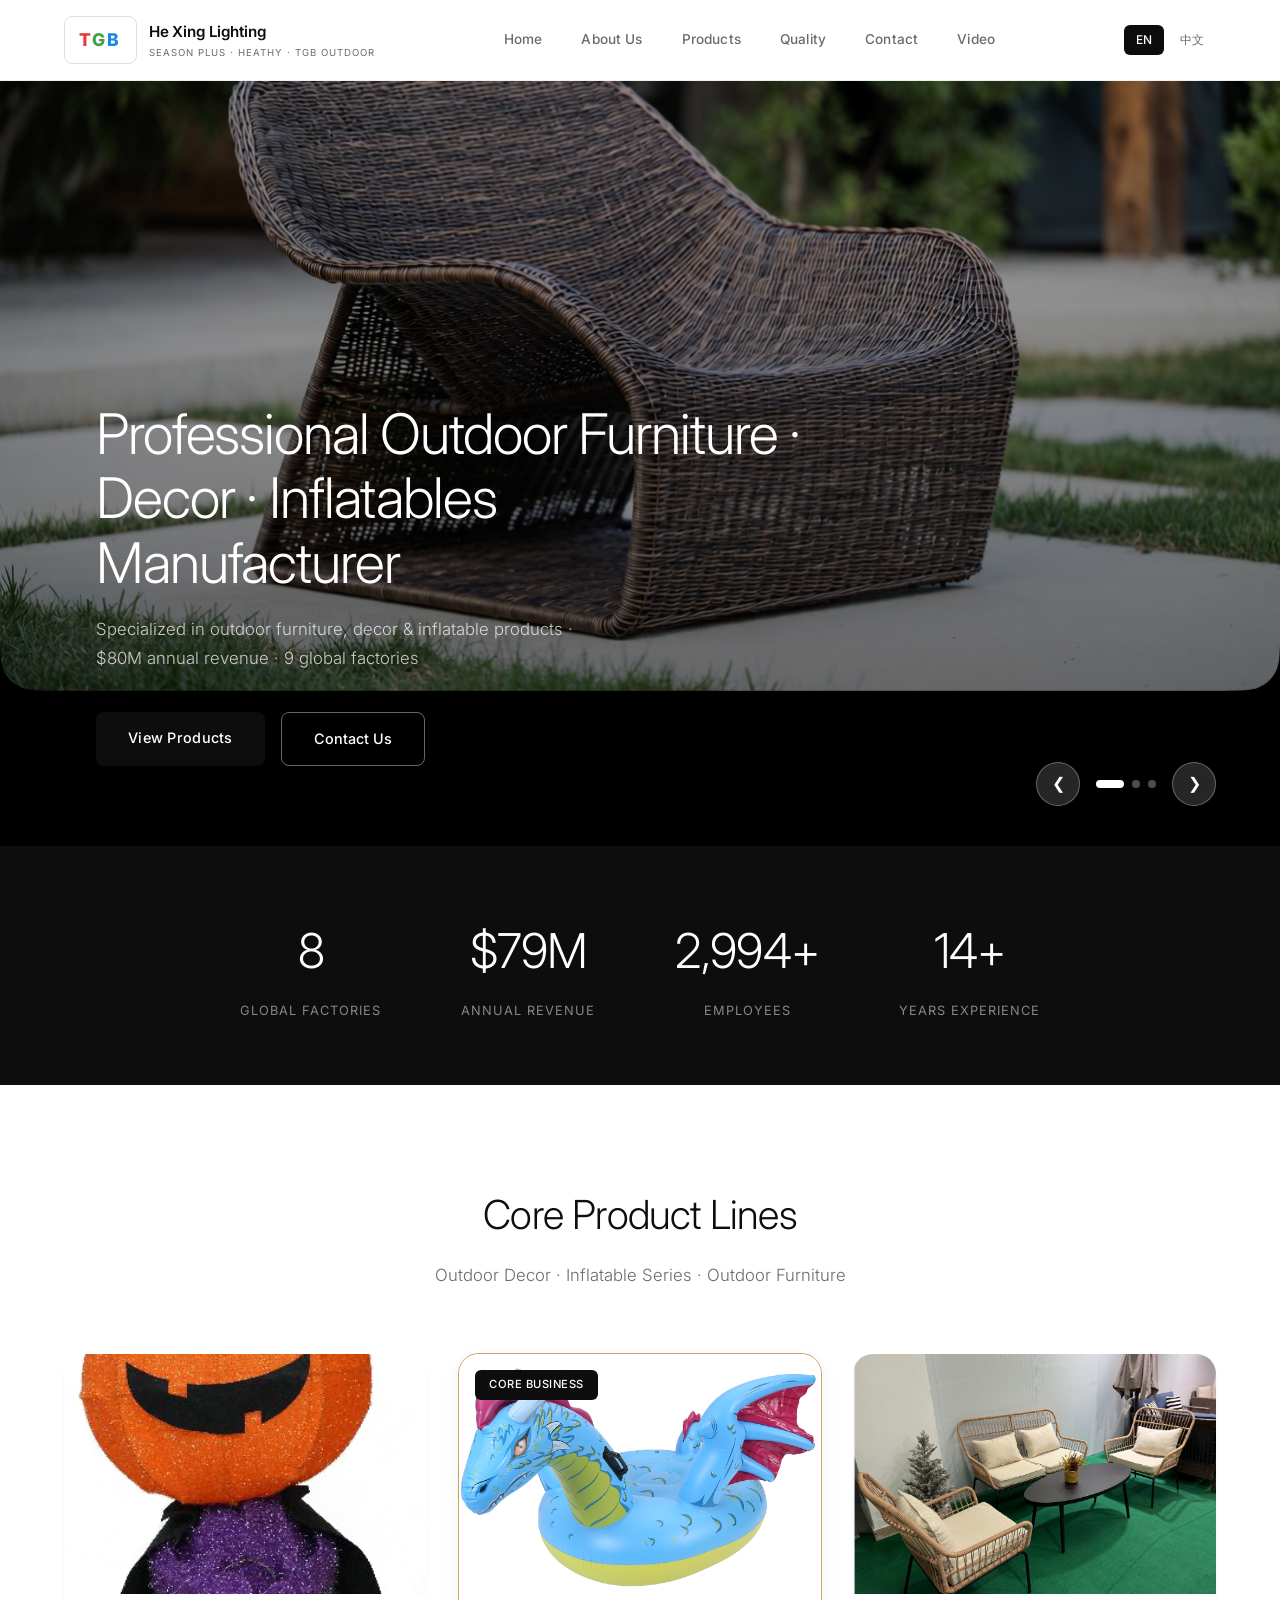
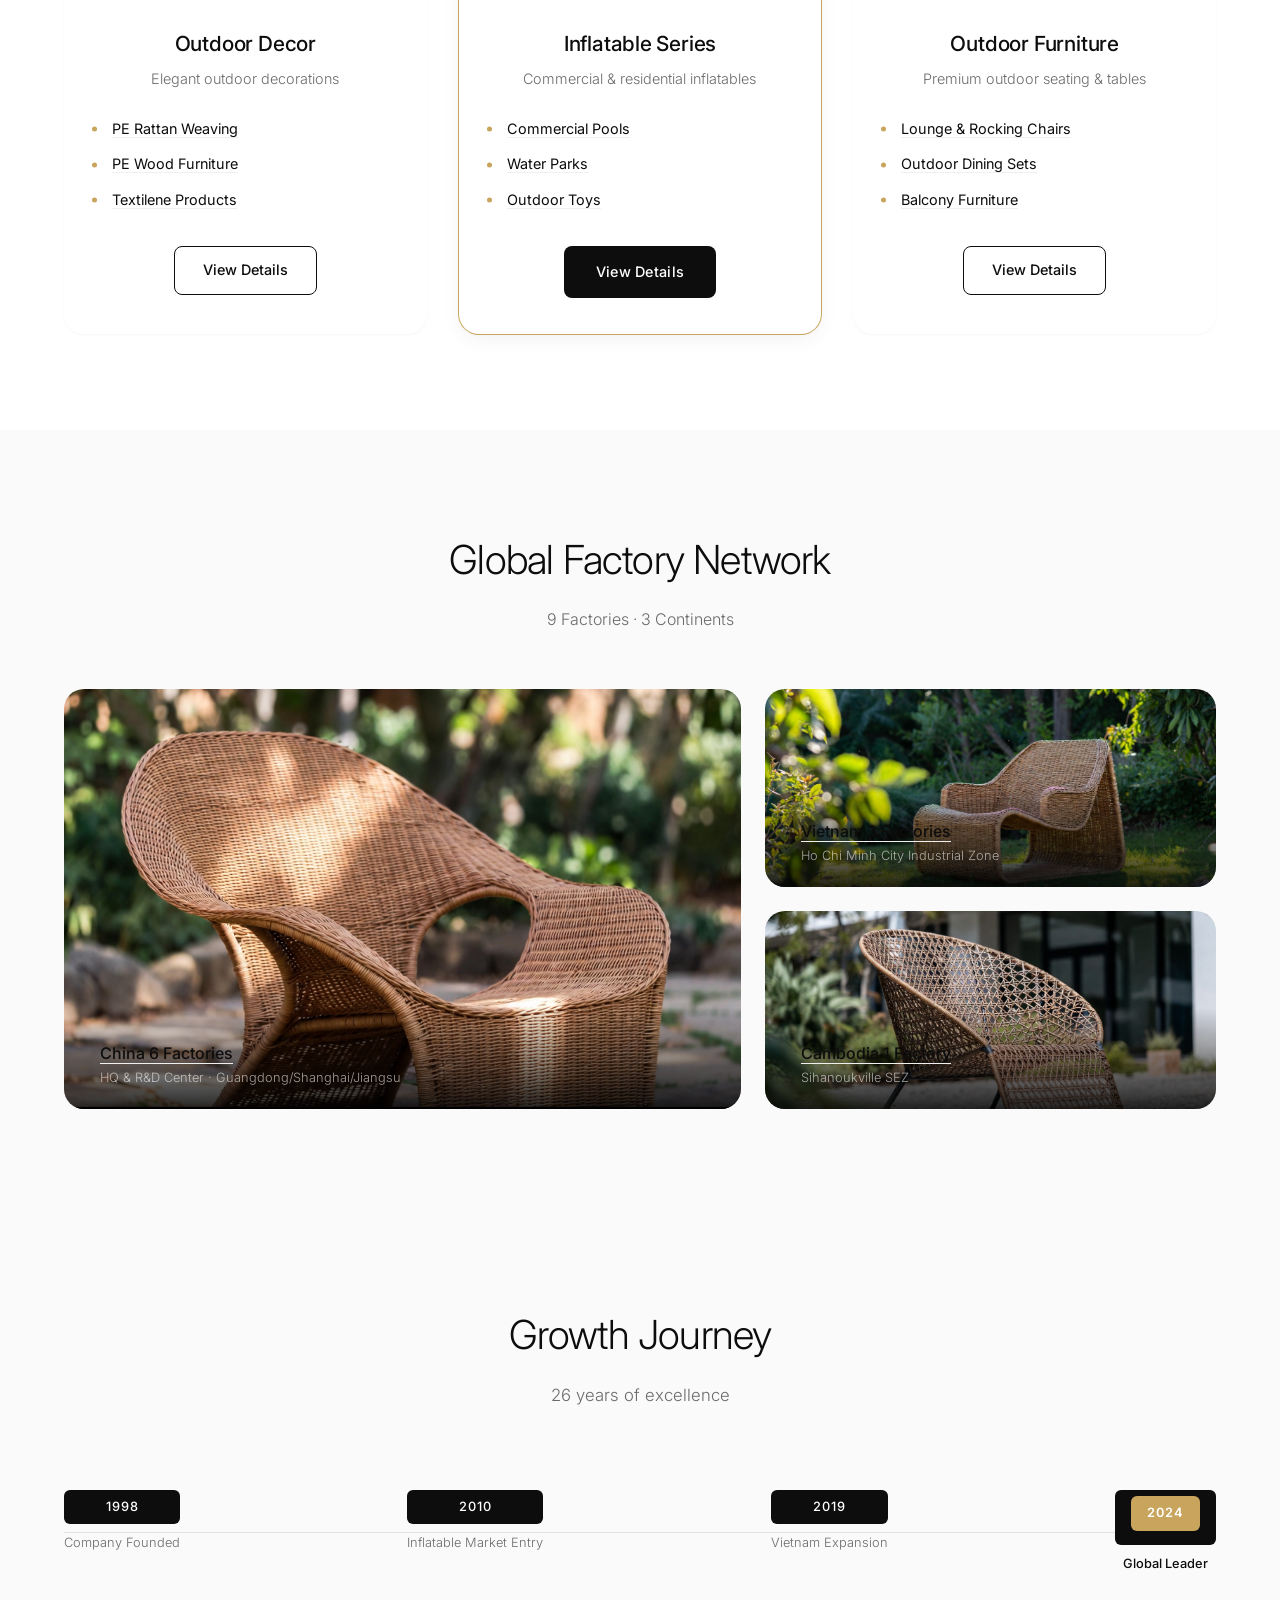
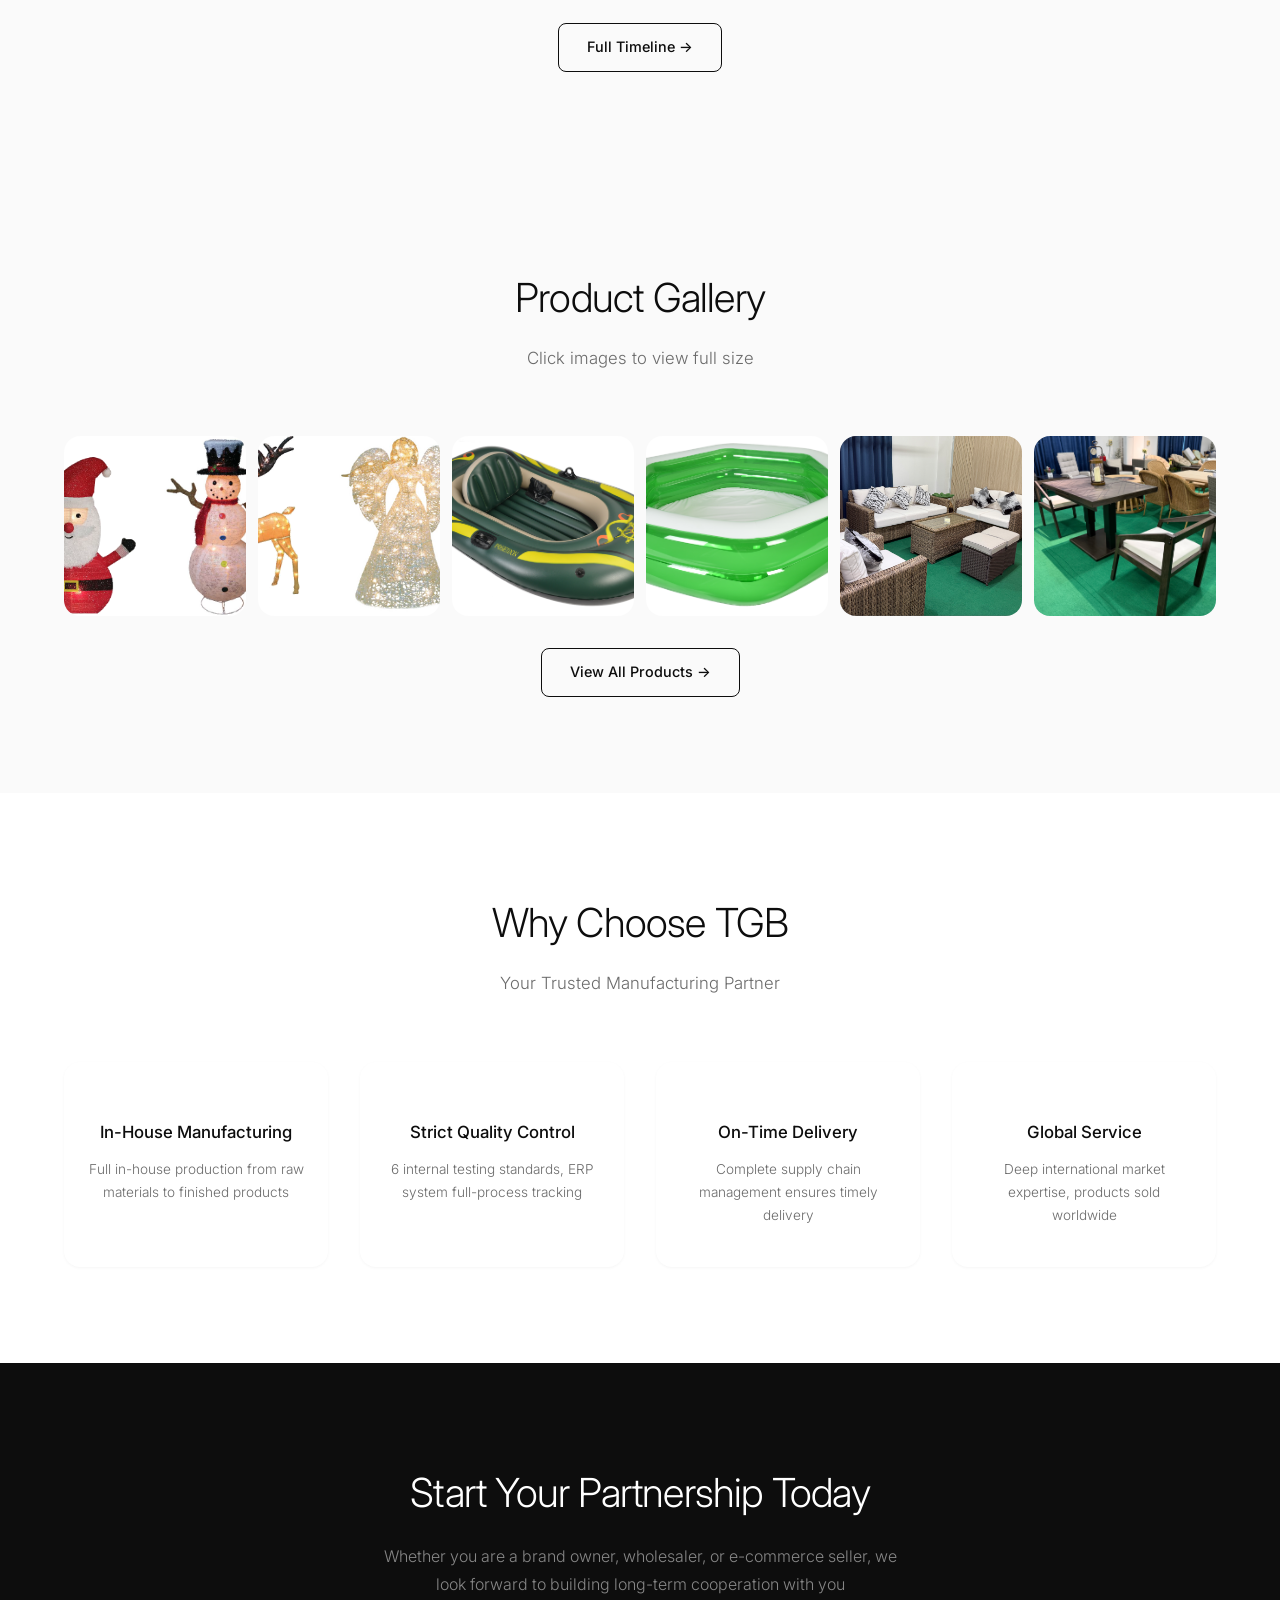
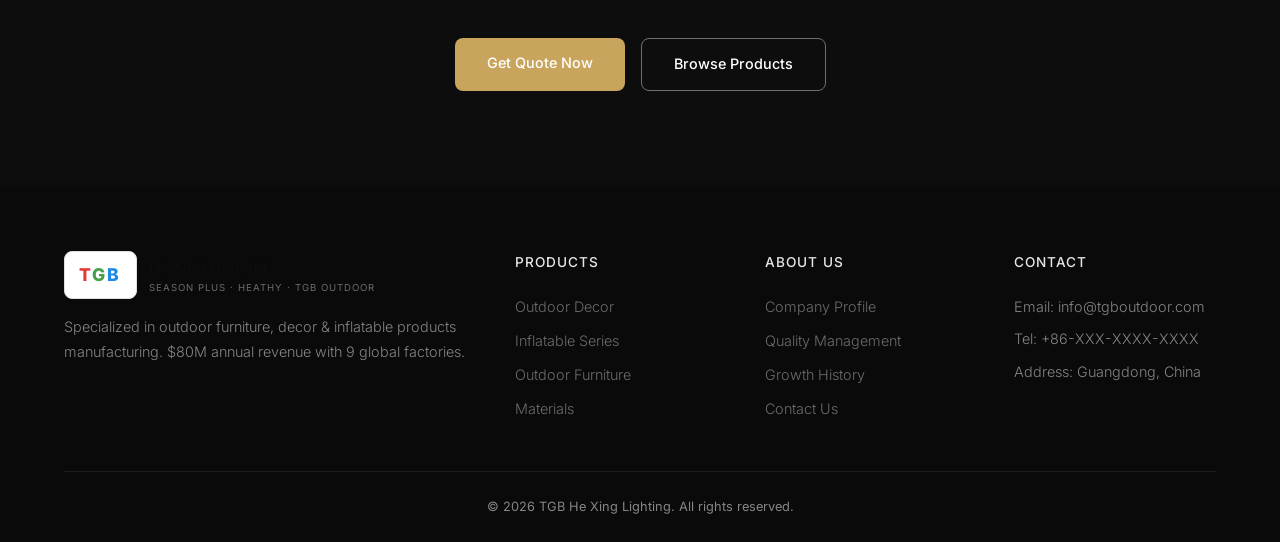
==== index.html @ 75cedbc9 "style: redesign to minimalist premium aesthetic - Inter font, shadow cards, refined typography" ====
<!DOCTYPE html>
<html lang="en">
<head>
  <meta charset="UTF-8" />
  <meta name="viewport" content="width=device-width, initial-scale=1.0" />
  <title>TGB - He Xing Lighting | Outdoor Furniture Manufacturer</title>
  <link rel="preconnect" href="https://fonts.googleapis.com">
  <link rel="preconnect" href="https://fonts.gstatic.com" crossorigin>
  <link href="https://fonts.googleapis.com/css2?family=Inter:wght@300;400;500;600;700;800&display=swap" rel="stylesheet">
  <link rel="stylesheet" href="style.css" />
</head>
<body>
  <!-- Navigation -->
  <nav class="navbar">
    <a class="nav-logo" href="index.html">
      <div class="logo-badge"><span>T</span><span>G</span><span>B</span></div>
      <div>
        <div class="logo-name">He Xing Lighting</div>
        <div class="logo-sub">Season Plus · Heathy · TGB Outdoor</div>
      </div>
    </a>
    <div class="nav-links" id="navLinks">
      <span class="nav-close" onclick="toggleNav()">×</span>
      <a href="index.html" data-en="Home" data-cn="首页" onclick="closeNav()">Home</a>
      <a href="about.html" data-en="About Us" data-cn="关于我们" onclick="closeNav()">About Us</a>
      <a href="products.html" data-en="Products" data-cn="产品展示" onclick="closeNav()">Products</a>
      <a href="quality.html" data-en="Quality" data-cn="品质管理" onclick="closeNav()">Quality</a>
      <a href="contact.html" data-en="Contact" data-cn="联系我们" onclick="closeNav()">Contact</a>
      <a href="video.html" data-en="Video" data-cn="视频" onclick="closeNav()">Video</a>
    </div>
    <span class="nav-toggle" onclick="toggleNav()">☰</span>
    <div class="nav-lang">
      <span class="lang-btn active" onclick="switchLang('en')">EN</span>
      <span class="lang-btn" onclick="switchLang('cn')">中文</span>
    </div>
  </nav>

  <!-- Hero Slider -->
  <section class="hero-slider">
    <div class="slider-container">
      <div class="slide active" style="background-image: url('images/img01.png');">
        <div class="slide-overlay"></div>
        <div class="slide-content">
          <h1 data-en="Professional Outdoor Furniture · Decor · Inflatables Manufacturer" data-cn="专业户外家具 · 装饰品 · 充气产品制造商">Professional Outdoor Furniture · Decor · Inflatables Manufacturer</h1>
          <p data-en="Specialized in outdoor furniture, decor & inflatable products · $80M annual revenue · 9 global factories" data-cn="专注户外家具、装饰品及充气产品 · 年营收8000万美元 · 全球9家工厂">Specialized in outdoor furniture, decor & inflatable products · $80M annual revenue · 9 global factories</p>
          <div class="hero-btns">
            <a href="products.html" class="btn-primary" data-en="View Products" data-cn="查看产品">View Products</a>
            <a href="contact.html" class="btn-secondary" data-en="Contact Us" data-cn="联系我们">Contact Us</a>
          </div>
        </div>
      </div>
      <div class="slide" style="background-image: url('images/img09.png');">
        <div class="slide-overlay"></div>
        <div class="slide-content">
          <h1 data-en="$80 Million Annual Revenue" data-cn="年营收8000万美元">$80 Million Annual Revenue</h1>
          <p data-en="9 Global Factories · 3000+ Employees · 15+ Years Experience · Serving clients worldwide" data-cn="全球9家工厂 · 3000+员工 · 15+年经验 · 服务全球客户">9 Global Factories · 3000+ Employees · 15+ Years Experience · Serving clients worldwide</p>
          <div class="hero-btns">
            <a href="about.html" class="btn-primary" data-en="Learn More" data-cn="了解更多">Learn More</a>
            <a href="quality.html" class="btn-secondary" data-en="Quality Assurance" data-cn="品质保障">Quality Assurance</a>
          </div>
        </div>
      </div>
      <div class="slide" style="background-image: url('images/img10.png');">
        <div class="slide-overlay"></div>
        <div class="slide-content">
          <h1 data-en="Cambodia · Vietnam · China Global Network" data-cn="柬埔寨 · 越南 · 中国全球网络">Cambodia · Vietnam · China Global Network</h1>
          <p data-en="Largest outdoor leisure products manufacturing base in Southeast Asia with policy benefits and cost advantages" data-cn="东南亚最大户外休闲产品制造基地，享受政策优惠和成本优势">Largest outdoor leisure products manufacturing base in Southeast Asia with policy benefits and cost advantages</p>
          <div class="hero-btns">
            <a href="about.html" class="btn-primary" data-en="View Factories" data-cn="查看工厂">View Factories</a>
            <a href="contact.html" class="btn-secondary" data-en="Business Cooperation" data-cn="商务合作">Business Cooperation</a>
          </div>
        </div>
      </div>
      <div class="slider-controls">
        <button class="slider-btn prev" onclick="changeSlide(-1)">&#10094;</button>
        <div class="slider-dots">
          <span class="dot active" onclick="goToSlide(0)"></span>
          <span class="dot" onclick="goToSlide(1)"></span>
          <span class="dot" onclick="goToSlide(2)"></span>
        </div>
        <button class="slider-btn next" onclick="changeSlide(1)">&#10095;</button>
      </div>
    </div>
  </section>

  <!-- Stats -->
  <section class="stats-bar" id="statsBar">
    <div class="stat"><span class="stat-num" data-target="9" data-prefix="" data-suffix="">0</span><span class="stat-label" data-en="Global Factories" data-cn="全球工厂">Global Factories</span></div>
    <div class="stat"><span class="stat-num" data-target="80" data-prefix="$" data-suffix="M">$0M</span><span class="stat-label" data-en="Annual Revenue" data-cn="年营收">Annual Revenue</span></div>
    <div class="stat"><span class="stat-num" data-target="3000" data-prefix="" data-suffix="+">0+</span><span class="stat-label" data-en="Employees" data-cn="员工人数">Employees</span></div>
    <div class="stat"><span class="stat-num" data-target="15" data-prefix="" data-suffix="+">0+</span><span class="stat-label" data-en="Years Experience" data-cn="年经验">Years Experience</span></div>
  </section>

  <!-- Core Products -->
  <section class="section products-section">
    <div class="section-header">
      <h2 data-en="Core Product Lines" data-cn="核心产品线">Core Product Lines</h2>
      <p data-en="Outdoor Decor · Inflatable Series · Outdoor Furniture" data-cn="户外装饰品 · 充气系列 · 户外家具">Outdoor Decor · Inflatable Series · Outdoor Furniture</p>
    </div>
    <div class="products-grid">
      <div class="product-card">
        <div class="product-img"><img src="images/ppt_decor1.png" alt="Outdoor Decor" onclick="openLightbox(this.src, 'Outdoor Decor Series - PE Rattan Weaving')" style="cursor:pointer;" /></div>
        <div class="product-info">
          <h3 data-en="Outdoor Decor" data-cn="户外装饰品">Outdoor Decor</h3>
          <p data-en="Elegant outdoor decorations" data-cn="精美户外装饰系列">Elegant outdoor decorations</p>
          <ul>
            <li><span class="clickable-img" onclick="openLightbox('images/ppt_decor2.png', 'PE Rattan Plant Stand')" data-en="PE Rattan Weaving" data-cn="PE藤编工艺">PE Rattan Weaving</span></li>
            <li><span class="clickable-img" onclick="openLightbox('images/ppt_decor3.png', 'PE Wood Furniture')" data-en="PE Wood Furniture" data-cn="PE木制家具">PE Wood Furniture</span></li>
            <li><span class="clickable-img" onclick="openLightbox('images/ppt_decor4.png', 'Textilene Products')" data-en="Textilene Products" data-cn="特斯林产品">Textilene Products</span></li>
          </ul>
          <a href="products.html" class="btn-outline" data-en="View Details" data-cn="查看详情">View Details</a>
        </div>
      </div>
      <div class="product-card featured">
        <div class="product-badge" data-en="Core Business" data-cn="核心业务">Core Business</div>
        <div class="product-img"><img src="images/ppt_inflatable1.png" alt="Inflatable Series" onclick="openLightbox(this.src, 'Inflatable Series - Commercial Pools')" style="cursor:pointer;" /></div>
        <div class="product-info">
          <h3 data-en="Inflatable Series" data-cn="充气系列">Inflatable Series</h3>
          <p data-en="Commercial & residential inflatables" data-cn="商用及家用充气产品">Commercial & residential inflatables</p>
          <ul>
            <li><span class="clickable-img" onclick="openLightbox('images/ppt_inflatable2.png', 'Commercial Pool')" data-en="Commercial Pools" data-cn="商用泳池">Commercial Pools</span></li>
            <li><span class="clickable-img" onclick="openLightbox('images/ppt_inflatable3.png', 'Water Parks')" data-en="Water Parks" data-cn="水上乐园">Water Parks</span></li>
            <li><span class="clickable-img" onclick="openLightbox('images/ppt_inflatable4.png', 'Outdoor Toys')" data-en="Outdoor Toys" data-cn="户外玩具">Outdoor Toys</span></li>
          </ul>
          <a href="products.html" class="btn-primary" data-en="View Details" data-cn="查看详情">View Details</a>
        </div>
      </div>
      <div class="product-card">
        <div class="product-img"><img src="images/ppt_furniture1.png" alt="Outdoor Furniture" onclick="openLightbox(this.src, 'Outdoor Furniture - Rattan Chairs')" style="cursor:pointer;" /></div>
        <div class="product-info">
          <h3 data-en="Outdoor Furniture" data-cn="户外家具">Outdoor Furniture</h3>
          <p data-en="Premium outdoor seating & tables" data-cn="优质户外桌椅系列">Premium outdoor seating & tables</p>
          <ul>
            <li><span class="clickable-img" onclick="openLightbox('images/ppt_furniture2.png', 'Lounge Chairs')" data-en="Lounge & Rocking Chairs" data-cn="躺椅与摇椅">Lounge & Rocking Chairs</span></li>
            <li><span class="clickable-img" onclick="openLightbox('images/ppt_furniture3.png', 'Dining Sets')" data-en="Outdoor Dining Sets" data-cn="户外餐桌椅">Outdoor Dining Sets</span></li>
            <li><span class="clickable-img" onclick="openLightbox('images/ppt_furniture4.png', 'Balcony Furniture')" data-en="Balcony Furniture" data-cn="阳台家具">Balcony Furniture</span></li>
          </ul>
          <a href="products.html" class="btn-outline" data-en="View Details" data-cn="查看详情">View Details</a>
        </div>
      </div>
    </div>
  </section>

  <!-- Factory Showcase -->
  <section class="factory-showcase">
    <div class="factory-showcase-header">
      <h2 data-en="Global Factory Network" data-cn="全球工厂网络">Global Factory Network</h2>
      <p data-en="9 Factories · 3 Continents" data-cn="9家工厂 · 3大洲">9 Factories · 3 Continents</p>
    </div>
    <div class="factory-images">
      <div class="factory-img-card large">
        <img src="images/img02.png" alt="China Factory" onclick="openLightbox(this.src, 'China - 6 Factories in Guangdong/Shanghai/Jiangsu')" style="cursor:pointer;" />
        <div class="factory-img-label">
          <span class="fi-flag"><img src="images/flag-cn.png" style="width:30px;" onerror="this.style.display='none'"/></span>
          <div><strong class="clickable-img" onclick="openLightbox('images/img02.png', 'China 6 Factories')" data-en="China 6 Factories" data-cn="中国6家工厂">China 6 Factories</strong><p data-en="HQ & R&D Center · Guangdong/Shanghai/Jiangsu" data-cn="总部及研发中心 · 广东/上海/江苏">HQ & R&D Center · Guangdong/Shanghai/Jiangsu</p></div>
        </div>
      </div>
      <div class="factory-img-stack">
        <div class="factory-img-card">
          <img src="images/img03.png" alt="Vietnam Factory" onclick="openLightbox(this.src, 'Vietnam - Ho Chi Minh City')" style="cursor:pointer;" />
          <div class="factory-img-label">
            <span class="fi-flag"><img src="images/flag-vn.png" style="width:30px;" onerror="this.style.display='none'"/></span>
            <div><strong class="clickable-img" onclick="openLightbox('images/img03.png', 'Vietnam 3 Factories')" data-en="Vietnam 3 Factories" data-cn="越南3家工厂">Vietnam 3 Factories</strong><p data-en="Ho Chi Minh City Industrial Zone" data-cn="胡志明市工业园区">Ho Chi Minh City Industrial Zone</p></div>
          </div>
        </div>
        <div class="factory-img-card">
          <img src="images/img05.png" alt="Cambodia Factory" onclick="openLightbox(this.src, 'Cambodia - Sihanoukville')" style="cursor:pointer;" />
          <div class="factory-img-label">
            <span class="fi-flag"><img src="images/flag-kh.png" style="width:30px;" onerror="this.style.display='none'"/></span>
            <div><strong class="clickable-img" onclick="openLightbox('images/img05.png', 'Cambodia Factory')" data-en="Cambodia 1 Factory" data-cn="柬埔寨1家工厂">Cambodia 1 Factory</strong><p data-en="Sihanoukville SEZ" data-cn="西哈努克经济特区">Sihanoukville SEZ</p></div>
          </div>
        </div>
      </div>
    </div>
  </section>

  <!-- Timeline Preview -->
  <section class="section timeline-section">
    <div class="section-header">
      <h2 data-en="Growth Journey" data-cn="发展历程">Growth Journey</h2>
      <p data-en="26 years of excellence" data-cn="26年卓越历程">26 years of excellence</p>
    </div>
    <div class="timeline-mini">
      <div class="timeline-item"><span class="year">1998</span><span class="event" data-en="Company Founded" data-cn="公司成立">Company Founded</span></div>
      <div class="timeline-item"><span class="year">2010</span><span class="event" data-en="Inflatable Market Entry" data-cn="进入充气市场">Inflatable Market Entry</span></div>
      <div class="timeline-item"><span class="year">2019</span><span class="event" data-en="Vietnam Expansion" data-cn="越南扩张">Vietnam Expansion</span></div>
      <div class="timeline-item"><span class="year tgm-last"><span class="tgm-now">2024</span></span><span class="event" data-en="Global Leader" data-cn="全球领导者">Global Leader</span></div>
    </div>
    <div style="text-align:center;margin-top:2rem;">
      <a href="about.html" class="btn-outline" data-en="Full Timeline →" data-cn="完整历程 →">Full Timeline →</a>
    </div>
  </section>

  <!-- Product Gallery Preview -->
  <section class="section gallery-preview">
    <div class="section-header">
      <h2 data-en="Product Gallery" data-cn="产品展示">Product Gallery</h2>
      <p data-en="Click images to view full size" data-cn="点击图片查看大图">Click images to view full size</p>
    </div>
    <div class="gallery-grid">
      <div class="gallery-item">
        <img src="images/ppt_decor2.png" alt="Outdoor Decor" onclick="openLightbox(this.src, 'PE Rattan Decor')" />
        <div class="gallery-overlay"><span data-en="Decor" data-cn="装饰品">Decor</span></div>
      </div>
      <div class="gallery-item">
        <img src="images/ppt_decor3.png" alt="Outdoor Decor" onclick="openLightbox(this.src, 'PE Rattan Shelves')" />
        <div class="gallery-overlay"><span data-en="Decor" data-cn="装饰品">Decor</span></div>
      </div>
      <div class="gallery-item">
        <img src="images/ppt_inflatable2.png" alt="Inflatable" onclick="openLightbox(this.src, 'Commercial Pool')" />
        <div class="gallery-overlay"><span data-en="Inflatables" data-cn="充气产品">Inflatables</span></div>
      </div>
      <div class="gallery-item">
        <img src="images/ppt_inflatable3.png" alt="Inflatable" onclick="openLightbox(this.src, 'Water Park')" />
        <div class="gallery-overlay"><span data-en="Inflatables" data-cn="充气产品">Inflatables</span></div>
      </div>
      <div class="gallery-item">
        <img src="images/ppt_furniture2.png" alt="Furniture" onclick="openLightbox(this.src, 'Rattan Lounge Chair')" />
        <div class="gallery-overlay"><span data-en="Furniture" data-cn="家具">Furniture</span></div>
      </div>
      <div class="gallery-item">
        <img src="images/ppt_furniture3.png" alt="Furniture" onclick="openLightbox(this.src, 'Outdoor Chair')" />
        <div class="gallery-overlay"><span data-en="Furniture" data-cn="家具">Furniture</span></div>
      </div>
    </div>
    <div style="text-align:center;margin-top:2rem;">
      <a href="products.html" class="btn-outline" data-en="View All Products →" data-cn="查看全部产品 →">View All Products →</a>
    </div>
  </section>

  <!-- Why Choose Us -->
  <section class="section why-section">
    <div class="section-header">
      <h2 data-en="Why Choose TGB" data-cn="为什么选择TGB">Why Choose TGB</h2>
      <p data-en="Your Trusted Manufacturing Partner" data-cn="您值得信赖的制造合作伙伴">Your Trusted Manufacturing Partner</p>
    </div>
    <div class="why-grid">
      <div class="why-card">
        <div class="why-icon"><img src="images/icon-factory.png" style="width:50px;height:50px;" onerror="this.style.display='none'"/></div>
        <h3 data-en="In-House Manufacturing" data-cn="自主生产">In-House Manufacturing</h3>
        <p data-en="Full in-house production from raw materials to finished products" data-cn="从原材料到成品，全程自主生产">Full in-house production from raw materials to finished products</p>
      </div>
      <div class="why-card">
        <div class="why-icon"><img src="images/icon-quality.png" style="width:50px;height:50px;" onerror="this.style.display='none'"/></div>
        <h3 data-en="Strict Quality Control" data-cn="严格质量管控">Strict Quality Control</h3>
        <p data-en="6 internal testing standards, ERP system full-process tracking" data-cn="6项内部测试标准，ERP系统全流程追踪">6 internal testing standards, ERP system full-process tracking</p>
      </div>
      <div class="why-card">
        <div class="why-icon"><img src="images/icon-delivery.png" style="width:50px;height:50px;" onerror="this.style.display='none'"/></div>
        <h3 data-en="On-Time Delivery" data-cn="准时交货">On-Time Delivery</h3>
        <p data-en="Complete supply chain management ensures timely delivery" data-cn="完善的供应链管理，确保准时交货">Complete supply chain management ensures timely delivery</p>
      </div>
      <div class="why-card">
        <div class="why-icon"><img src="images/icon-global.png" style="width:50px;height:50px;" onerror="this.style.display='none'"/></div>
        <h3 data-en="Global Service" data-cn="全球服务">Global Service</h3>
        <p data-en="Deep international market expertise, products sold worldwide" data-cn="丰富的国际市场经验，产品销往全球">Deep international market expertise, products sold worldwide</p>
      </div>
    </div>
  </section>

  <!-- CTA -->
  <section class="cta-section">
    <h2 data-en="Start Your Partnership Today" data-cn="立即开启合作之旅">Start Your Partnership Today</h2>
    <p data-en="Whether you are a brand owner, wholesaler, or e-commerce seller, we look forward to building long-term cooperation with you" data-cn="无论您是品牌商、批发商还是电商卖家，我们期待与您建立长期合作">Whether you are a brand owner, wholesaler, or e-commerce seller, we look forward to building long-term cooperation with you</p>
    <div class="cta-btns">
      <a href="contact.html" class="btn-primary-light" data-en="Get Quote Now" data-cn="立即询价">Get Quote Now</a>
      <a href="products.html" class="btn-secondary-light" data-en="Browse Products" data-cn="浏览产品">Browse Products</a>
    </div>
  </section>

  <!-- Footer -->
  <footer class="footer">
    <div class="footer-content">
      <div class="footer-col">
        <div class="footer-logo">
          <div class="logo-badge"><span>T</span><span>G</span><span>B</span></div>
          <div>
            <div class="logo-name">He Xing Lighting</div>
            <div class="logo-sub">Season Plus · Heathy · TGB Outdoor</div>
          </div>
        </div>
        <p data-en="Specialized in outdoor furniture, decor & inflatable products manufacturing. $80M annual revenue with 9 global factories." data-cn="专注户外家具、装饰品及充气产品制造。年营收8000万美元，全球9家工厂。">Specialized in outdoor furniture, decor & inflatable products manufacturing. $80M annual revenue with 9 global factories.</p>
      </div>
      <div class="footer-col">
        <h4 data-en="Products" data-cn="产品">Products</h4>
        <a href="products.html" data-en="Outdoor Decor" data-cn="户外装饰品">Outdoor Decor</a>
        <a href="products.html" data-en="Inflatable Series" data-cn="充气系列">Inflatable Series</a>
        <a href="products.html" data-en="Outdoor Furniture" data-cn="户外家具">Outdoor Furniture</a>
        <a href="products.html" data-en="Materials" data-cn="产品工艺">Materials</a>
      </div>
      <div class="footer-col">
        <h4 data-en="About Us" data-cn="关于我们">About Us</h4>
        <a href="about.html" data-en="Company Profile" data-cn="公司简介">Company Profile</a>
        <a href="quality.html" data-en="Quality Management" data-cn="品质管理">Quality Management</a>
        <a href="about.html" data-en="Growth History" data-cn="发展历程">Growth History</a>
        <a href="contact.html" data-en="Contact Us" data-cn="联系我们">Contact Us</a>
      </div>
      <div class="footer-col">
        <h4 data-en="Contact" data-cn="联系方式">Contact</h4>
        <p>Email: info@tgboutdoor.com</p>
        <p>Tel: +86-XXX-XXXX-XXXX</p>
        <p data-en="Address: Guangdong, China" data-cn="地址：中国广东">Address: Guangdong, China</p>
      </div>
    </div>
    <div class="footer-bottom">
      <p data-en="© 2026 TGB He Xing Lighting. All rights reserved." data-cn="© 2026 TGB 合兴灯饰. 版权所有。">© 2026 TGB He Xing Lighting. All rights reserved.</p>
    </div>
  </footer>

  <!-- Lightbox Modal -->
  <div id="lightbox" class="lightbox" onclick="closeLightbox()">
    <span class="lightbox-close" onclick="closeLightbox()">&times;</span>
    <img id="lightbox-img" class="lightbox-img" />
    <div id="lightbox-caption" class="lightbox-caption"></div>
  </div>

  <script>
    let currentSlide = 0;
    const slides = document.querySelectorAll('.slide');
    const dots = document.querySelectorAll('.dot');

    function showSlide(n) {
      slides.forEach(s => s.classList.remove('active'));
      dots.forEach(d => d.classList.remove('active'));
      currentSlide = (n + slides.length) % slides.length;
      slides[currentSlide].classList.add('active');
      dots[currentSlide].classList.add('active');
    }

    function changeSlide(n) { showSlide(currentSlide + n); }
    function goToSlide(n) { showSlide(n); }
    setInterval(() => changeSlide(1), 5000);

    function openLightbox(src, caption) {
      const lb = document.getElementById('lightbox');
      const img = document.getElementById('lightbox-img');
      const cap = document.getElementById('lightbox-caption');
      img.src = src;
      cap.textContent = caption;
      lb.style.display = 'flex';
    }

    function closeLightbox() {
      document.getElementById('lightbox').style.display = 'none';
    }

    function switchLang(lang) {
      localStorage.setItem('tgb-lang', lang);
      document.querySelectorAll('.lang-btn').forEach(btn => {
        btn.classList.toggle('active', btn.textContent.trim().toLowerCase() === lang || (lang === 'cn' && btn.textContent.trim() === '中文'));
      });
      document.documentElement.lang = lang === 'cn' ? 'zh-CN' : 'en';
      document.querySelectorAll('[data-en]').forEach(el => {
        const text = lang === 'cn' ? el.getAttribute('data-cn') : el.getAttribute('data-en');
        if (text) el.textContent = text;
      });
    }

    function toggleNav() {
      document.getElementById('navLinks').classList.toggle('active');
    }
    function closeNav() {
      document.getElementById('navLinks').classList.remove('active');
    }

    // 页面加载时恢复语言设置
    (function() {
      const saved = localStorage.getItem('tgb-lang');
      if (saved && saved === 'cn') {
        switchLang('cn');
      }
    })();

    // ===== 数字滚动动画 =====
    function animateCounters() {
      const counters = document.querySelectorAll('.stat-num[data-target]');
      counters.forEach(counter => {
        const target = parseInt(counter.getAttribute('data-target'));
        const prefix = counter.getAttribute('data-prefix') || '';
        const suffix = counter.getAttribute('data-suffix') || '';
        const duration = 2000; // 2秒完成
        const startTime = performance.now();

        function updateCount(currentTime) {
          const elapsed = currentTime - startTime;
          const progress = Math.min(elapsed / duration, 1);
          // easeOutExpo 缓动函数，先快后慢
          const eased = progress === 1 ? 1 : 1 - Math.pow(2, -10 * progress);
          const current = Math.floor(eased * target);
          counter.textContent = prefix + current.toLocaleString() + suffix;
          if (progress < 1) {
            requestAnimationFrame(updateCount);
          }
        }
        requestAnimationFrame(updateCount);
      });
    }

    // IntersectionObserver：元素进入视口时触发动画
    const statsBar = document.getElementById('statsBar');
    let statsAnimated = false;
    const statsObserver = new IntersectionObserver((entries) => {
      entries.forEach(entry => {
        if (entry.isIntersecting && !statsAnimated) {
          statsAnimated = true;
          animateCounters();
        }
      });
    }, { threshold: 0.3 });
    if (statsBar) statsObserver.observe(statsBar);
  </script>
</body>
</html>
---- style.css ----
/* ===== Reset & Base ===== */
* { margin: 0; padding: 0; box-sizing: border-box; }
html { scroll-behavior: smooth; }
body {
  font-family: 'Inter', 'Segoe UI', 'PingFang SC', 'Microsoft YaHei', sans-serif;
  color: #1a1a1a; background: #fff; line-height: 1.7;
  font-weight: 400; -webkit-font-smoothing: antialiased;
}
a { text-decoration: none; color: inherit; }
ul { list-style: none; }
img { max-width: 100%; display: block; }

/* ===== Colors ===== */
:root {
  --green: #1B5E20;
  --green-light: #2E7D32;
  --green-bg: #E8F5E9;
  --gold: #C8A45C;
  --gold-light: #D4B877;
  --dark: #0d0d0d;
  --gray: #6b6b6b;
  --light-gray: #fafafa;
  --border: #f0f0f0;
  --shadow-sm: 0 1px 3px rgba(0,0,0,0.04);
  --shadow-md: 0 4px 20px rgba(0,0,0,0.06);
  --shadow-lg: 0 12px 48px rgba(0,0,0,0.08);
}

/* ===== Navbar ===== */
.navbar {
  display: flex; align-items: center; justify-content: space-between;
  padding: 1rem 4rem; background: rgba(255,255,255,0.95);
  backdrop-filter: blur(20px); -webkit-backdrop-filter: blur(20px);
  border-bottom: 1px solid var(--border); position: sticky; top: 0; z-index: 100;
}
.nav-logo { display: flex; align-items: center; gap: 0.75rem; }
.logo-badge {
  font-size: 1.1rem; font-weight: 800; letter-spacing: 2px;
  padding: 0.5rem 0.9rem; border-radius: 8px;
  background: #fff; border: 1.5px solid #e0e0e0;
}
.logo-badge span:nth-child(1) { color: #e53935; }
.logo-badge span:nth-child(2) { color: #43a047; }
.logo-badge span:nth-child(3) { color: #1e88e5; }
.logo-name { font-weight: 600; font-size: 0.95rem; color: var(--dark); letter-spacing: -0.01em; }
.logo-sub { font-size: 0.6rem; color: var(--gray); letter-spacing: 1px; text-transform: uppercase; }
.nav-links { display: flex; gap: 0.25rem; }
.nav-links a {
  padding: 0.5rem 1.1rem; border-radius: 8px; font-size: 0.85rem; font-weight: 500;
  color: var(--gray); transition: all 0.2s; letter-spacing: 0.01em;
}
.nav-links a:hover { background: transparent; color: var(--dark); }
.nav-links a.active { background: var(--dark); color: #fff; }
.nav-lang { display: flex; gap: 0.25rem; }
.lang-btn { padding: 0.3rem 0.75rem; border-radius: 6px; font-size: 0.75rem; cursor: pointer; color: var(--gray); font-weight: 500; transition: all 0.2s; }
.lang-btn.active { background: var(--dark); color: #fff; }

/* Mobile Menu */
.nav-toggle { display: none; font-size: 1.5rem; cursor: pointer; padding: 0.5rem; }
.nav-close { display: none; }

/* ===== Hero Slider ===== */
.hero-slider { position: relative; height: 85vh; min-height: 600px; overflow: hidden; }
.slider-container { height: 100%; position: relative; }
.slide {
  position: absolute; top: 0; left: 0; width: 100%; height: 100%;
  background-size: cover; background-position: center;
  opacity: 0; transition: opacity 1.2s ease;
}
.slide.active { opacity: 1; }
.slide-overlay {
  position: absolute; inset: 0;
  background: linear-gradient(180deg, rgba(0,0,0,0.3) 0%, rgba(0,0,0,0.65) 100%);
}
.slide-content {
  position: relative; z-index: 1; height: 100%;
  display: flex; flex-direction: column; justify-content: flex-end; align-items: flex-start;
  text-align: left; padding: 4rem 6rem 5rem;
  max-width: 900px;
}
.slide-content h1 { font-size: 3.5rem; color: #fff; margin-bottom: 1.25rem; font-weight: 300; letter-spacing: -0.02em; line-height: 1.15; }
.slide-content h1 strong { font-weight: 700; }
.slide-content p { font-size: 1.05rem; color: rgba(255,255,255,0.75); margin-bottom: 2.5rem; max-width: 520px; line-height: 1.7; font-weight: 300; }
.hero-btns { display: flex; gap: 1rem; }
.slider-controls {
  position: absolute; bottom: 2.5rem; right: 4rem;
  display: flex; align-items: center; gap: 1rem; z-index: 10;
}
.slider-btn {
  background: rgba(255,255,255,0.15); border: 1px solid rgba(255,255,255,0.3); color: #fff;
  width: 44px; height: 44px; border-radius: 50%; cursor: pointer;
  font-size: 1rem; transition: all 0.3s; backdrop-filter: blur(10px);
}
.slider-btn:hover { background: rgba(255,255,255,0.3); }
.slider-dots { display: flex; gap: 0.5rem; }
.dot {
  width: 8px; height: 8px; border-radius: 50%; background: rgba(255,255,255,0.3);
  cursor: pointer; transition: all 0.3s;
}
.dot.active { background: #fff; width: 28px; border-radius: 4px; }

/* ===== Hero (fallback, unused now) ===== */
.hero { display: none; }

/* ===== Buttons ===== */
.btn-primary {
  background: var(--dark); color: #fff; padding: 0.85rem 2rem;
  border-radius: 8px; font-weight: 500; display: inline-block; transition: all 0.3s; border: none;
  font-size: 0.9rem; letter-spacing: 0.02em;
}
.btn-primary:hover { background: #333; transform: translateY(-1px); box-shadow: var(--shadow-md); }
.btn-secondary {
  background: transparent; color: #fff; padding: 0.85rem 2rem;
  border-radius: 8px; font-weight: 500; display: inline-block; transition: all 0.3s; border: 1px solid rgba(255,255,255,0.4);
  font-size: 0.9rem;
}
.btn-secondary:hover { background: rgba(255,255,255,0.1); border-color: #fff; }
.btn-outline {
  border: 1.5px solid var(--dark); color: var(--dark); padding: 0.7rem 1.75rem;
  border-radius: 8px; font-weight: 500; display: inline-block; transition: all 0.3s;
  font-size: 0.9rem;
}
.btn-outline:hover { background: var(--dark); color: #fff; }
.btn-primary-light { background: var(--gold); color: #fff; padding: 0.85rem 2rem; border-radius: 8px; font-weight: 500; display: inline-block; transition: all 0.3s; border: none; font-size: 0.9rem; }
.btn-primary-light:hover { background: var(--gold-light); transform: translateY(-1px); }
.btn-secondary-light { background: transparent; color: #fff; padding: 0.85rem 2rem; border-radius: 8px; font-weight: 500; display: inline-block; border: 1px solid rgba(255,255,255,0.4); transition: all 0.3s; font-size: 0.9rem; }
.btn-secondary-light:hover { background: rgba(255,255,255,0.1); border-color: #fff; }
.btn-full { width: 100%; border: none; cursor: pointer; font-size: 1rem; }

/* ===== Stats Bar ===== */
.stats-bar {
  display: flex; justify-content: center; gap: 5rem; padding: 4rem 3rem;
  background: var(--dark); color: #fff;
}
.stat { text-align: center; position: relative; }
.stat-num {
  display: block; font-size: 3rem; font-weight: 300; color: #fff;
  transition: transform 0.3s; letter-spacing: -0.02em;
}
.stat-num.counting { transform: scale(1.05); }
.stat-label { font-size: 0.8rem; color: rgba(255,255,255,0.5); margin-top: 0.5rem; display: block; letter-spacing: 1px; text-transform: uppercase; }
.stat::after {
  content: '';
  position: absolute; bottom: -4px; left: 50%; transform: translateX(-50%);
  width: 0; height: 1px; background: rgba(255,255,255,0.3);
  transition: width 0.6s ease;
}
.stat:hover::after { width: 40px; }
.stat:hover .stat-num { color: var(--gold); }

/* ===== Section ===== */
.section { padding: 6rem 4rem; max-width: 1400px; margin: 0 auto; }
.section-header { text-align: center; margin-bottom: 4rem; }
.section-header h2 { font-size: 2.5rem; color: var(--dark); margin-bottom: 0.75rem; font-weight: 300; letter-spacing: -0.02em; }
.section-header p { color: var(--gray); font-size: 1.05rem; font-weight: 300; }

/* ===== Products ===== */
.products-grid { display: grid; grid-template-columns: repeat(3, 1fr); gap: 2rem; }
.product-card {
  border: none; border-radius: 20px; overflow: hidden;
  text-align: center; transition: all 0.4s; background: #fff; position: relative;
  box-shadow: var(--shadow-sm);
}
.product-card:hover { transform: translateY(-8px); box-shadow: var(--shadow-lg); }
.product-card.featured { box-shadow: 0 0 0 1px var(--gold), var(--shadow-md); }
.product-badge { position: absolute; top: 16px; left: 16px; background: var(--dark); color: #fff; padding: 0.35rem 0.9rem; border-radius: 6px; font-size: 0.7rem; font-weight: 500; z-index: 2; letter-spacing: 0.5px; text-transform: uppercase; }
.product-img { height: 240px; overflow: hidden; cursor: pointer; }
.product-img img { width: 100%; height: 100%; object-fit: cover; transition: transform 0.6s; }
.product-img:hover img { transform: scale(1.05); }
.product-info { padding: 2rem 1.75rem 2.25rem; }
.product-card h3 { font-size: 1.3rem; color: var(--dark); margin-bottom: 0.35rem; font-weight: 500; letter-spacing: -0.01em; }
.product-card > .product-info > p { color: var(--gray); font-size: 0.9rem; margin-bottom: 1.25rem; font-weight: 300; }
.product-card ul { text-align: left; margin-bottom: 1.75rem; }
.product-card li { padding: 0.35rem 0; font-size: 0.9rem; color: var(--gray); padding-left: 1.25rem; position: relative; font-weight: 300; }
.product-card li::before { content: ''; position: absolute; left: 0; top: 50%; transform: translateY(-50%); width: 5px; height: 5px; border-radius: 50%; background: var(--gold); }

/* ===== Clickable Img Text ===== */
.clickable-img {
  color: var(--dark); cursor: pointer; border-bottom: 1px solid var(--border);
  transition: all 0.2s; font-weight: 400;
}
.clickable-img:hover { color: var(--gold); border-color: var(--gold); }

/* ===== Lightbox ===== */
.lightbox {
  display: none; position: fixed; inset: 0; z-index: 9999;
  background: rgba(0,0,0,0.95); justify-content: center; align-items: center;
  flex-direction: column; padding: 2rem;
}
.lightbox-img {
  max-width: 90%; max-height: 75vh; border-radius: 12px;
  box-shadow: 0 20px 60px rgba(0,0,0,0.5);
  animation: zoomIn 0.4s ease;
}
@keyframes zoomIn {
  from { transform: scale(0.9); opacity: 0; }
  to { transform: scale(1); opacity: 1; }
}
.lightbox-caption {
  color: rgba(255,255,255,0.6); margin-top: 1.25rem; font-size: 0.95rem; text-align: center;
  font-weight: 300;
}
.lightbox-close {
  position: absolute; top: 1.5rem; right: 2rem;
  color: rgba(255,255,255,0.5); font-size: 2.5rem; cursor: pointer; line-height: 1;
  transition: color 0.2s; font-weight: 300;
}
.lightbox-close:hover { color: #fff; }

/* ===== Factory Showcase ===== */
.factory-showcase { background: var(--light-gray); padding: 6rem 4rem; }
.factory-showcase-header { text-align: center; margin-bottom: 3.5rem; }
.factory-showcase-header h2 { font-size: 2.5rem; color: var(--dark); font-weight: 300; margin-bottom: 0.75rem; letter-spacing: -0.02em; }
.factory-showcase-header p { color: var(--gray); font-weight: 300; }
.factory-images { display: grid; grid-template-columns: 1.5fr 1fr; gap: 1.5rem; max-width: 1200px; margin: 0 auto; }
.factory-img-card { border-radius: 20px; overflow: hidden; position: relative; cursor: pointer; }
.factory-img-card img { width: 100%; height: 100%; object-fit: cover; transition: transform 0.6s; }
.factory-img-card:hover img { transform: scale(1.05); }
.factory-img-label {
  position: absolute; bottom: 0; left: 0; right: 0;
  background: linear-gradient(transparent, rgba(0,0,0,0.85));
  padding: 2rem 1.5rem 1.25rem; color: #fff;
  display: flex; align-items: center; gap: 0.75rem;
}
.factory-img-label .fi-flag { font-size: 2rem; }
.factory-img-label strong { font-size: 1rem; cursor: pointer; font-weight: 500; }
.factory-img-label p { font-size: 0.8rem; color: rgba(255,255,255,0.6); font-weight: 300; }
.factory-img-card.large { height: 420px; }
.factory-img-stack { display: flex; flex-direction: column; gap: 1.5rem; }
.factory-img-stack .factory-img-card { height: calc(210px - 0.75rem); }

/* ===== Timeline ===== */
.timeline-mini { display: flex; justify-content: space-between; position: relative; overflow-x: auto; gap: 0.5rem; padding: 1rem 0; }
.timeline-mini::before { content: ''; position: absolute; top: 50%; left: 0; right: 0; height: 1px; background: rgba(0,0,0,0.1); z-index: 0; }
.timeline-item { text-align: center; position: relative; z-index: 1; flex-shrink: 0; min-width: 100px; }
.timeline-item .year { display: block; background: var(--dark); color: #fff; padding: 0.4rem 1rem; border-radius: 6px; font-weight: 500; font-size: 0.8rem; margin: 0 auto 0.5rem; letter-spacing: 1px; }
.timeline-item .event { font-size: 0.8rem; color: var(--gray); display: block; margin-top: 0.5rem; font-weight: 300; }
.tgm-last .tgm-now { display: block; background: var(--gold); color: #fff; padding: 0.4rem 1rem; border-radius: 6px; font-weight: 600; font-size: 0.8rem; margin: 0 auto 0.5rem; letter-spacing: 1px; }
.timeline-item:has(.tgm-last) .event { color: var(--dark); font-weight: 500; }

/* ===== Gallery Preview ===== */
.gallery-preview { background: var(--light-gray); }
.gallery-grid { display: grid; grid-template-columns: repeat(6, 1fr); gap: 0.75rem; }
.gallery-item { position: relative; border-radius: 16px; overflow: hidden; cursor: pointer; height: 180px; }
.gallery-item img { width: 100%; height: 100%; object-fit: cover; transition: transform 0.6s; }
.gallery-item:hover img { transform: scale(1.08); }
.gallery-overlay {
  position: absolute; inset: 0; background: rgba(0,0,0,0.5);
  display: flex; align-items: center; justify-content: center;
  opacity: 0; transition: opacity 0.3s; backdrop-filter: blur(4px);
}
.gallery-item:hover .gallery-overlay { opacity: 1; }
.gallery-overlay span { color: #fff; font-weight: 500; font-size: 0.85rem; letter-spacing: 0.5px; }

/* ===== Product Detail Cards ===== */
.product-detail-cards { display: grid; grid-template-columns: repeat(3, 1fr); gap: 2rem; margin-top: 3rem; }
.pdcard { border: none; border-radius: 20px; padding: 2rem; transition: all 0.4s; box-shadow: var(--shadow-sm); }
.pdcard:hover { box-shadow: var(--shadow-lg); }
.pdcard h3 { color: var(--dark); margin-bottom: 0.75rem; font-size: 1.15rem; font-weight: 500; }
.pdcard p { color: var(--gray); font-size: 0.9rem; margin-bottom: 1rem; line-height: 1.7; font-weight: 300; }
.pdcard ul { margin-bottom: 1rem; }
.pdcard li { padding: 0.25rem 0; font-size: 0.9rem; color: var(--gray); padding-left: 1rem; position: relative; font-weight: 300; }
.pdcard li::before { content: ''; position: absolute; left: 0; top: 50%; transform: translateY(-50%); width: 4px; height: 4px; border-radius: 50%; background: var(--gold); }

/* ===== Product Gallery Full ===== */
.product-gallery-full { display: grid; grid-template-columns: repeat(5, 1fr); gap: 0.75rem; margin-bottom: 2rem; }
.pg-item { position: relative; border-radius: 16px; overflow: hidden; cursor: pointer; height: 180px; }
.pg-item.tall { grid-row: span 2; height: 100%; }
.pg-item img { width: 100%; height: 100%; object-fit: cover; object-position: center; transition: transform 0.6s; }
.pg-item:hover img { transform: scale(1.06); }
.pg-overlay {
  position: absolute; inset: 0; background: rgba(0,0,0,0.4);
  display: flex; align-items: center; justify-content: center;
  opacity: 0; transition: opacity 0.3s; backdrop-filter: blur(4px);
}
.pg-item:hover .pg-overlay { opacity: 1; }
.pg-overlay span { color: #fff; font-weight: 500; font-size: 0.85rem; }

/* ===== Material/Detail Images ===== */
.material-img img { width: 100%; height: 100%; object-fit: cover; object-position: center top; transition: transform 0.3s; }

/* ===== Why Section ===== */
.why-grid { display: grid; grid-template-columns: repeat(4, 1fr); gap: 2rem; }
.why-card { text-align: center; padding: 2.5rem 1.5rem; border-radius: 16px; background: #fff; transition: all 0.4s; box-shadow: var(--shadow-sm); }
.why-card:hover { box-shadow: var(--shadow-lg); transform: translateY(-4px); }
.why-icon { font-size: 2.5rem; margin-bottom: 1rem; }
.why-card h3 { font-size: 1.05rem; color: var(--dark); margin-bottom: 0.75rem; font-weight: 500; }
.why-card p { font-size: 0.85rem; color: var(--gray); font-weight: 300; line-height: 1.7; }

/* ===== CTA ===== */
.cta-section { background: var(--dark); padding: 6rem 4rem; text-align: center; }
.cta-section h2 { font-size: 2.5rem; color: #fff; margin-bottom: 1rem; font-weight: 300; letter-spacing: -0.02em; }
.cta-section p { color: rgba(255,255,255,0.5); margin-bottom: 2.5rem; max-width: 520px; margin-left: auto; margin-right: auto; font-weight: 300; line-height: 1.7; }
.cta-btns { display: flex; gap: 1rem; justify-content: center; }

/* ===== Footer ===== */
.footer { background: #0a0a0a; color: rgba(255,255,255,0.5); padding: 4rem 4rem 1.5rem; }
.footer-content { display: grid; grid-template-columns: 2fr 1fr 1fr 1fr; gap: 3rem; margin-bottom: 2.5rem; }
.footer-logo { display: flex; align-items: center; gap: 0.75rem; margin-bottom: 1rem; }
.footer-col h4 { color: rgba(255,255,255,0.9); font-size: 0.85rem; margin-bottom: 1.25rem; font-weight: 500; letter-spacing: 1px; text-transform: uppercase; }
.footer-col a { display: block; color: rgba(255,255,255,0.4); font-size: 0.9rem; margin-bottom: 0.6rem; transition: color 0.2s; font-weight: 300; }
.footer-col a:hover { color: #fff; }
.footer-col p { font-size: 0.9rem; margin-bottom: 0.5rem; font-weight: 300; }
.footer-bottom { border-top: 1px solid rgba(255,255,255,0.08); padding-top: 1.5rem; text-align: center; font-size: 0.8rem; }

/* ===== Page Hero ===== */
.page-hero { background: var(--dark); padding: 5rem 4rem; text-align: center; }
.page-hero h1 { font-size: 3rem; color: #fff; font-weight: 300; margin-bottom: 0.75rem; letter-spacing: -0.02em; }
.page-hero p { color: rgba(255,255,255,0.5); font-size: 1rem; font-weight: 300; }

/* ===== About Showcase ===== */
.about-intro { max-width: 900px; margin: 0 auto; }
.about-intro > p { font-size: 1.05rem; color: var(--gray); margin-bottom: 1rem; line-height: 1.9; font-weight: 300; }
.about-showcase {
  display: grid;
  grid-template-columns: repeat(3, 1fr);
  gap: 2rem;
  margin: 3rem auto 2rem;
  max-width: 1200px;
}
.about-showcase-card {
  border: none;
  border-radius: 20px;
  overflow: hidden;
  cursor: pointer;
  transition: all 0.4s;
  background: #fff;
  box-shadow: var(--shadow-sm);
}
.about-showcase-card:hover {
  transform: translateY(-8px);
  box-shadow: var(--shadow-lg);
}
.about-showcase-img {
  position: relative;
  height: 240px;
  overflow: hidden;
}
.about-showcase-img img {
  width: 100%;
  height: 100%;
  object-fit: cover;
  object-position: center;
  transition: transform 0.6s;
}
.about-showcase-card:hover .about-showcase-img img {
  transform: scale(1.08);
}
.about-showcase-overlay {
  position: absolute;
  inset: 0;
  background: rgba(0,0,0,0.4);
  display: flex;
  align-items: center;
  justify-content: center;
  opacity: 0;
  transition: opacity 0.3s;
  backdrop-filter: blur(4px);
}
.about-showcase-card:hover .about-showcase-overlay {
  opacity: 1;
}
.about-showcase-overlay span {
  color: #fff;
  font-weight: 500;
  font-size: 0.9rem;
  padding: 0.5rem 1.5rem;
  border: 1px solid rgba(255,255,255,0.6);
  border-radius: 6px;
  letter-spacing: 0.5px;
}
.about-showcase-info {
  padding: 1.5rem 1.5rem 1.75rem;
  text-align: center;
}
.about-showcase-flag {
  font-size: 2rem;
  display: block;
  margin-bottom: 0.5rem;
}
.about-showcase-info h3 {
  font-size: 1.15rem;
  color: var(--dark);
  margin-bottom: 0.35rem;
  font-weight: 500;
}
.about-showcase-info p {
  font-size: 0.85rem;
  color: var(--gray);
  font-weight: 300;
}

/* ===== Timeline 两层布局 ===== */
.timeline-section { background: var(--light-gray); padding: 6rem 4rem; }

.tl-phases {
  display: flex;
  justify-content: center;
  align-items: center;
  gap: 0;
  max-width: 700px;
  margin: 2.5rem auto 3rem;
  padding: 0 1rem;
}
.tl-phase {
  display: flex;
  flex-direction: column;
  align-items: center;
  gap: 0.3rem;
  padding: 1.25rem 1.75rem;
  border-radius: 16px;
  cursor: pointer;
  transition: all 0.3s;
  background: #fff;
  border: 1.5px solid transparent;
  box-shadow: var(--shadow-sm);
  min-width: 160px;
}
.tl-phase:hover { border-color: rgba(0,0,0,0.1); transform: translateY(-3px); box-shadow: var(--shadow-md); }
.tl-phase.active { border-color: var(--dark); background: #fff; }
.phase-num { font-size: 1.5rem; font-weight: 300; color: var(--dark); line-height: 1; }
.phase-label { font-size: 1rem; font-weight: 500; color: var(--dark); }
.phase-years { font-size: 0.75rem; color: var(--gray); font-weight: 300; }
.tl-phase-line { width: 40px; height: 1px; background: rgba(0,0,0,0.15); flex-shrink: 0; }

.tl-grid {
  display: grid;
  grid-template-columns: repeat(3, 1fr);
  gap: 2rem;
  max-width: 1100px;
  margin: 0 auto;
  padding: 0 2rem;
}
.tl-phase-group {
  display: flex;
  flex-direction: column;
  gap: 1.25rem;
}

.tl-card-v {
  background: #fff;
  border-radius: 16px;
  padding: 1.5rem;
  border: none;
  box-shadow: var(--shadow-sm);
  position: relative;
  transition: all 0.4s;
  display: flex;
  flex-direction: column;
  gap: 0.75rem;
}
.tl-card-v:hover { transform: translateY(-5px); box-shadow: var(--shadow-lg); }
.tl-card-v-last { border-left: 3px solid var(--dark); }
.tl-card-v-gold { background: linear-gradient(135deg, #fffdf5 0%, #fef9e7 100%); }

.tlcv-year {
  font-size: 1.4rem;
  font-weight: 300;
  color: var(--dark);
  line-height: 1;
}
.tlcv-year-gold { color: var(--gold); }
.tlcv-dot {
  width: 8px; height: 8px;
  background: var(--dark);
  border-radius: 50%;
  position: absolute;
  top: 1.5rem; right: 1.5rem;
}
.tlcv-dot-gold { background: var(--gold); }
.tlcv-content { flex: 1; }
.tlcv-tag {
  display: inline-block;
  font-size: 0.65rem;
  font-weight: 500;
  padding: 0.2rem 0.6rem;
  border-radius: 4px;
  margin-bottom: 0.5rem;
  letter-spacing: 0.5px;
  text-transform: uppercase;
}
.tlcv-content h4 { font-size: 1rem; color: var(--dark); margin-bottom: 0.4rem; font-weight: 500; }
.tlcv-content p { font-size: 0.82rem; color: var(--gray); line-height: 1.6; font-weight: 300; }

.tlcv-stats {
  display: flex;
  gap: 1rem;
  margin-top: 0.75rem;
  padding-top: 0.75rem;
  border-top: 1px solid var(--border);
}
.tlcv-stats > div { flex: 1; text-align: center; }
.tlcv-stats strong { display: block; font-size: 1.1rem; font-weight: 500; color: var(--dark); }
.tlcv-stats span { font-size: 0.7rem; color: var(--gray); font-weight: 300; }

/* Mobile */
@media (max-width: 900px) {
  .tl-phases { flex-wrap: wrap; gap: 0.75rem; }
  .tl-phase { min-width: 140px; }
  .tl-phase-line { display: none; }
  .tl-grid { grid-template-columns: 1fr; gap: 1.5rem; }
}

/* ===== Factory ===== */
.factory-grid { display: grid; grid-template-columns: repeat(3, 1fr); gap: 2rem; }
.factory-card { border: none; border-radius: 20px; overflow: hidden; transition: all 0.4s; box-shadow: var(--shadow-sm); }
.factory-card:hover { transform: translateY(-6px); box-shadow: var(--shadow-lg); }
.factory-card.highlight-card { box-shadow: 0 0 0 1px var(--gold), var(--shadow-md); }
.factory-img { position: relative; height: 200px; overflow: hidden; cursor: pointer; }
.factory-img img { width: 100%; height: 100%; object-fit: cover; transition: transform 0.6s; }
.factory-img:hover img { transform: scale(1.05); }
.img-hint {
  position: absolute; inset: 0; background: rgba(0,0,0,0.4);
  display: flex; align-items: center; justify-content: center;
  opacity: 0; transition: opacity 0.3s; color: #fff; font-weight: 500; font-size: 0.85rem;
  backdrop-filter: blur(4px);
}
.factory-img:hover .img-hint { opacity: 1; }
.material-img { position: relative; height: 150px; overflow: hidden; border-radius: 16px; cursor: pointer; margin-bottom: 1rem; }
.material-img img { width: 100%; height: 100%; object-fit: cover; transition: transform 0.6s; }
.material-img:hover img { transform: scale(1.05); }
.material-img .img-hint { position: absolute; inset: 0; background: rgba(0,0,0,0.4); display: flex; align-items: center; justify-content: center; opacity: 0; transition: opacity 0.3s; color: #fff; font-weight: 500; font-size: 0.85rem; backdrop-filter: blur(4px); }
.material-img:hover .img-hint { opacity: 1; }

/* Joint Icon - CSS-only bolt & bracket illustration */
.joint-icon-box { cursor: default; background: linear-gradient(135deg, #f5f5f5 0%, #e8e8e8 100%); display: flex; align-items: center; justify-content: center; }
.joint-icon-box:hover .img-hint { opacity: 1; }
.joint-icon { position: relative; width: 90px; height: 100px; }

.joint-bolt { position: absolute; top: 0; left: 50%; transform: translateX(-50%); }
.bolt-head { width: 40px; height: 14px; background: linear-gradient(180deg, #9e9e9e, #757575); border-radius: 4px 4px 0 0; margin: 0 auto; position: relative; }
.bolt-head::after { content: ''; position: absolute; top: 4px; left: 50%; transform: translateX(-50%); width: 22px; height: 2px; background: rgba(255,255,255,0.4); border-radius: 1px; }
.bolt-shaft { width: 16px; height: 28px; background: linear-gradient(90deg, #bdbdbd, #9e9e9e, #bdbdbd); margin: 0 auto; }
.bolt-thread { width: 18px; height: 18px; background: repeating-linear-gradient(0deg, #9e9e9e 0px, #757575 3px, #9e9e9e 6px); margin: 0 auto; border-radius: 0 0 2px 2px; }

.joint-bracket { position: absolute; bottom: 0; left: 50%; transform: translateX(-50%); width: 80px; height: 30px; }
.bracket-arm { position: absolute; bottom: 0; width: 28px; height: 26px; border: 3px solid #757575; border-radius: 0 0 4px 4px; background: linear-gradient(180deg, #e0e0e0, #bdbdbd); }
.bracket-arm::after { content: ''; position: absolute; top: 50%; left: 50%; transform: translate(-50%, -50%); width: 8px; height: 8px; border-radius: 50%; background: #616161; border: 1.5px solid #424242; }
.bracket-left { left: 0; }
.bracket-right { right: 0; }

.joint-icon-box:hover .joint-bolt { animation: boltTurn 0.6s ease-in-out; }
@keyframes boltTurn {
  0% { transform: translateX(-50%) rotate(0deg); }
  30% { transform: translateX(-50%) rotate(-15deg); }
  60% { transform: translateX(-50%) rotate(10deg); }
  100% { transform: translateX(-50%) rotate(0deg); }
}
.test-img { position: relative; height: 140px; overflow: hidden; border-radius: 12px; cursor: pointer; margin-bottom: 1rem; }
.test-img img { width: 100%; height: 100%; object-fit: cover; transition: transform 0.3s; }
.test-img:hover img { transform: scale(1.05); }
.test-img .img-hint { position: absolute; inset: 0; background: rgba(27,94,32,0.6); display: flex; align-items: center; justify-content: center; opacity: 0; transition: opacity 0.3s; color: #fff; font-weight: 600; }
.test-img:hover .img-hint { opacity: 1; }
.factory-flag { font-size: 2.5rem; text-align: center; margin: 0.75rem 0 0.5rem; }
.factory-card h3 { font-size: 1.1rem; color: var(--dark); margin-bottom: 0.25rem; text-align: center; font-weight: 500; }
.factory-card > p { color: var(--gold); font-weight: 500; margin-bottom: 1rem; text-align: center; font-size: 0.85rem; }
.factory-card ul { padding: 0 1.5rem 1.5rem; }
.factory-card li { padding: 0.25rem 0; font-size: 0.85rem; color: var(--gray); padding-left: 1rem; position: relative; font-weight: 300; }
.factory-card li::before { content: ''; position: absolute; left: 0; top: 50%; transform: translateY(-50%); width: 4px; height: 4px; border-radius: 50%; background: var(--gold); }

/* ===== Team ===== */
.team-grid { display: grid; grid-template-columns: repeat(4, 1fr); gap: 1.5rem; }
.team-card { text-align: center; padding: 2rem 1rem; border-radius: 16px; background: var(--light-gray); transition: all 0.3s; }
.team-card:hover { background: var(--green-bg); transform: translateY(-4px); }
.team-avatar { font-size: 4rem; margin-bottom: 1rem; }
.team-card h3 { font-size: 1.1rem; color: var(--dark); margin-bottom: 0.25rem; }
.team-title { color: var(--green); font-weight: 600; font-size: 0.9rem; margin-bottom: 0.75rem; }
.team-card p { font-size: 0.85rem; color: var(--gray); }

/* ===== Tabs ===== */
.tabs { display: flex; gap: 0.5rem; margin-bottom: 2.5rem; flex-wrap: wrap; justify-content: center; }
.tab-btn { padding: 0.75rem 1.5rem; border: 1px solid var(--border); background: #fff; border-radius: 8px; font-weight: 500; cursor: pointer; transition: all 0.3s; color: var(--gray); font-size: 0.9rem; }
.tab-btn:hover { border-color: rgba(0,0,0,0.2); color: var(--dark); }
.tab-btn.active { background: var(--dark); color: #fff; border-color: var(--dark); }
.tab-content { display: none; }
.tab-content.active { display: block; }

/* ===== Materials ===== */
.material-grid { display: grid; grid-template-columns: repeat(4, 1fr); gap: 2rem; }
.material-card { border: none; border-radius: 20px; padding: 2rem; text-align: center; transition: all 0.4s; background: #fff; box-shadow: var(--shadow-sm); }
.material-card:hover { box-shadow: var(--shadow-lg); transform: translateY(-4px); }
.material-card h3 { font-size: 1.1rem; color: var(--dark); margin-bottom: 0.25rem; font-weight: 500; }
.material-eng { color: var(--gray); font-size: 0.75rem; font-weight: 400; margin-bottom: 1.25rem; display: block; letter-spacing: 0.5px; text-transform: uppercase; }
.material-card li { padding: 0.3rem 0; font-size: 0.85rem; color: var(--gray); text-align: left; padding-left: 1.25rem; position: relative; font-weight: 300; }
.material-card li::before { content: ''; position: absolute; left: 0; top: 50%; transform: translateY(-50%); width: 4px; height: 4px; border-radius: 50%; background: var(--gold); }

/* ===== Integration Flow ===== */
.integration-flow { display: flex; align-items: center; justify-content: center; flex-wrap: wrap; gap: 0.5rem; }
.flow-step { text-align: center; max-width: 160px; }
.flow-num { background: var(--dark); color: #fff; width: 32px; height: 32px; border-radius: 50%; display: flex; align-items: center; justify-content: center; font-weight: 500; font-size: 0.85rem; margin: 0 auto 0.5rem; }
.flow-icon { font-size: 2.5rem; margin-bottom: 0.5rem; }
.flow-step h3 { font-size: 0.9rem; color: var(--dark); margin-bottom: 0.3rem; font-weight: 500; }
.flow-step p { font-size: 0.75rem; color: var(--gray); font-weight: 300; }
.flow-arrow { font-size: 1.5rem; color: var(--border); font-weight: 300; }

/* ===== Process Gallery ===== */
.process-gallery { background: var(--light-gray); }
.process-grid { display: grid; grid-template-columns: repeat(5, 1fr); gap: 8px; }
.process-item { position: relative; border-radius: 12px; overflow: hidden; cursor: pointer; height: 100px; }
.process-item img { width: 100%; height: 100%; object-fit: cover; transition: transform 0.6s; }
.process-item:hover img { transform: scale(1.06); }
.process-label {
  position: absolute; bottom: 0; left: 0; right: 0;
  background: rgba(0,0,0,0.75); color: #fff;
  padding: 4px; text-align: center; font-size: 11px; font-weight: 400;
  display: flex; align-items: center; justify-content: center; gap: 4px;
  backdrop-filter: blur(4px);
}
.process-label span { font-size: 12px; }

/* ===== Testing ===== */
.testing-section { background: var(--light-gray); }
.test-grid { display: grid; grid-template-columns: repeat(3, 1fr); gap: 1.5rem; }
.test-card { background: #fff; border-radius: 16px; padding: 1.25rem; text-align: center; transition: all 0.3s; border: none; box-shadow: var(--shadow-sm); }
.test-card:hover { box-shadow: var(--shadow-md); transform: translateY(-3px); }
.test-icon { font-size: 2rem; margin-bottom: 0.5rem; }
.test-img { position: relative; height: 90px; overflow: hidden; border-radius: 12px; cursor: pointer; margin-bottom: 0.75rem; }
.test-img img { width: 100%; height: 100%; object-fit: cover; transition: transform 0.6s; }
.test-img:hover img { transform: scale(1.05); }
.test-img .img-hint { position: absolute; inset: 0; background: rgba(0,0,0,0.4); display: flex; align-items: center; justify-content: center; opacity: 0; transition: opacity 0.3s; color: #fff; font-weight: 500; font-size: 12px; backdrop-filter: blur(4px); }
.test-img:hover .img-hint { opacity: 1; }
.test-card h3 { font-size: 14px; color: var(--dark); margin-bottom: 0.3rem; font-weight: 500; }
.test-card p { font-size: 12px; color: var(--gray); font-weight: 300; }

/* ===== Cert ===== */
.cert-grid { display: grid; grid-template-columns: repeat(3, 1fr); gap: 2rem; }
.cert-card { text-align: center; padding: 2.5rem; border: none; border-radius: 20px; transition: all 0.4s; box-shadow: var(--shadow-sm); }
.cert-card:hover { box-shadow: var(--shadow-lg); transform: translateY(-4px); }
.cert-icon { font-size: 3rem; margin-bottom: 1rem; }
.cert-card h3 { font-size: 1.1rem; color: var(--dark); margin-bottom: 0.5rem; font-weight: 500; }
.cert-card p { font-size: 0.9rem; color: var(--gray); font-weight: 300; }

/* ===== Craft ===== */
.craft-section { background: var(--light-gray); }
.craft-grid { display: grid; grid-template-columns: repeat(3, 1fr); gap: 2rem; }
.craft-card { background: #fff; border-radius: 20px; padding: 2rem; transition: all 0.4s; border: none; box-shadow: var(--shadow-sm); }
.craft-card:hover { transform: translateY(-4px); box-shadow: var(--shadow-lg); }
.craft-icon { font-size: 2.5rem; margin-bottom: 0.75rem; }
.craft-card h3 { font-size: 1.05rem; color: var(--dark); margin-bottom: 0.5rem; font-weight: 500; }
.craft-card p { font-size: 0.85rem; color: var(--gray); line-height: 1.7; font-weight: 300; }

/* ===== Contact Form ===== */
.contact-form-wrapper { max-width: 700px; margin: 0 auto; background: #fff; border: none; border-radius: 20px; padding: 3rem; box-shadow: var(--shadow-md); }
.contact-form-wrapper h2 { text-align: center; margin-bottom: 0.5rem; font-weight: 400; }
.contact-form-wrapper > p { text-align: center; color: var(--gray); margin-bottom: 2.5rem; font-weight: 300; }
.form-row { display: grid; grid-template-columns: 1fr 1fr; gap: 1rem; }
.form-group { margin-bottom: 1.25rem; }
.form-group label { display: block; font-weight: 500; font-size: 0.85rem; margin-bottom: 0.5rem; color: var(--dark); }
.form-group input, .form-group select, .form-group textarea {
  width: 100%; padding: 0.85rem 1rem; border: 1px solid var(--border); border-radius: 10px; font-size: 0.95rem;
  font-family: inherit; transition: border-color 0.3s; background: var(--light-gray);
}
.form-group input:focus, .form-group select:focus, .form-group textarea:focus { outline: none; border-color: var(--dark); background: #fff; }
.form-success { text-align: center; padding: 3rem; }
.success-icon { font-size: 4rem; margin-bottom: 1rem; }
.form-success h3 { font-size: 1.5rem; color: var(--green); margin-bottom: 0.5rem; }
.form-success p { color: var(--gray); }

/* ===== Contact Cards ===== */
.contact-section { padding: 6rem 4rem; }
.contact-cards { display: grid; grid-template-columns: repeat(4, 1fr); gap: 2rem; }
.contact-card { border: none; border-radius: 20px; padding: 2rem; text-align: center; transition: all 0.4s; box-shadow: var(--shadow-sm); }
.contact-card:hover { box-shadow: var(--shadow-lg); transform: translateY(-4px); }
.contact-flag { font-size: 2.5rem; margin-bottom: 0.75rem; }
.contact-card h3 { font-size: 1.1rem; color: var(--dark); margin-bottom: 0.5rem; font-weight: 500; }
.contact-card p { font-size: 0.85rem; color: var(--gray); margin-bottom: 0.3rem; font-weight: 300; }

/* ===== Responsive ===== */
@media (max-width: 1024px) {
  .products-grid, .factory-grid, .team-grid, .test-grid, .cert-grid, .craft-grid, .contact-cards { grid-template-columns: repeat(2, 1fr); }
  .material-grid { grid-template-columns: repeat(2, 1fr); }
  .why-grid { grid-template-columns: repeat(2, 1fr); }
  .factory-images { grid-template-columns: 1fr; }
  .gallery-grid { grid-template-columns: repeat(3, 1fr); }
  .product-gallery-full { grid-template-columns: repeat(3, 1fr); }
  .process-grid { grid-template-columns: repeat(3, 1fr); }
  .footer-content { grid-template-columns: repeat(2, 1fr); }
  .about-showcase { grid-template-columns: repeat(2, 1fr); }
  .about-showcase-img { height: 180px; }
  .slide-content h1 { font-size: 2.2rem; }
  .section-header h2 { font-size: 2rem; }
  .page-hero h1 { font-size: 2rem; }
  .section { padding: 4rem 2rem; }
  .navbar { padding: 0.75rem 2rem; }
}
@media (max-width: 768px) {
  .navbar { padding: 0.75rem 1rem; gap: 0.5rem; }
  .nav-logo { flex-shrink: 0; }
  .logo-badge { font-size: 1rem; padding: 0.4rem 0.6rem; }
  .logo-name { font-size: 0.85rem; }
  .logo-sub { display: none; }
  .nav-links { 
    display: none; 
    position: fixed; top: 0; left: 0; right: 0; bottom: 0;
    background: rgba(255,255,255,0.98); z-index: 1000;
    flex-direction: column; justify-content: center; align-items: center; gap: 1rem;
    backdrop-filter: blur(20px);
  }
  .nav-links.active { display: flex; }
  .nav-links a { font-size: 1.1rem; padding: 0.75rem 2rem; }
  .nav-toggle { display: block; z-index: 1001; }
  .nav-lang { position: fixed; top: 0.75rem; right: 3.5rem; z-index: 1001; }
  .nav-close { 
    display: none; position: absolute; top: 1rem; right: 1rem;
    font-size: 2rem; cursor: pointer; z-index: 1001;
  }
  .nav-links.active .nav-close { display: block; }
  .slide-content h1 { font-size: 1.6rem; line-height: 1.3; }
  .slide-content p { font-size: 0.9rem; }
  .slide-content { padding: 2rem; max-width: 100%; }
  .section { padding: 3rem 1.25rem; }
  .stats-bar { flex-wrap: wrap; gap: 1.5rem; padding: 2rem 1rem; }
  .stat-num { font-size: 2rem; }
  .stat-label { font-size: 0.7rem; }
  .products-grid, .factory-grid, .team-grid, .test-grid, .cert-grid, .craft-grid, .contact-cards, .material-grid, .product-detail-cards { grid-template-columns: 1fr; }
  .why-grid { grid-template-columns: repeat(2, 1fr); }

  .form-row { grid-template-columns: 1fr; }
  .footer-content { grid-template-columns: 1fr; gap: 1.5rem; }
  .cta-section { padding: 3rem 1.25rem; }
  .cta-section h2 { font-size: 1.6rem; }
  .cta-btns, .hero-btns { flex-direction: column; align-items: center; }
  .gallery-grid { grid-template-columns: repeat(2, 1fr); }
  .product-gallery-full { grid-template-columns: repeat(2, 1fr); }
  .process-grid { grid-template-columns: repeat(2, 1fr); }
  .hero-slider { height: 50vh; min-height: 400px; }
  .page-hero { padding: 3rem 1.25rem; }
  .page-hero h1 { font-size: 1.6rem; }
  .page-hero p { font-size: 0.85rem; }
  .about-showcase { grid-template-columns: 1fr; }
  .about-showcase-img { height: 200px; }
  .factory-img { height: 140px; }
}
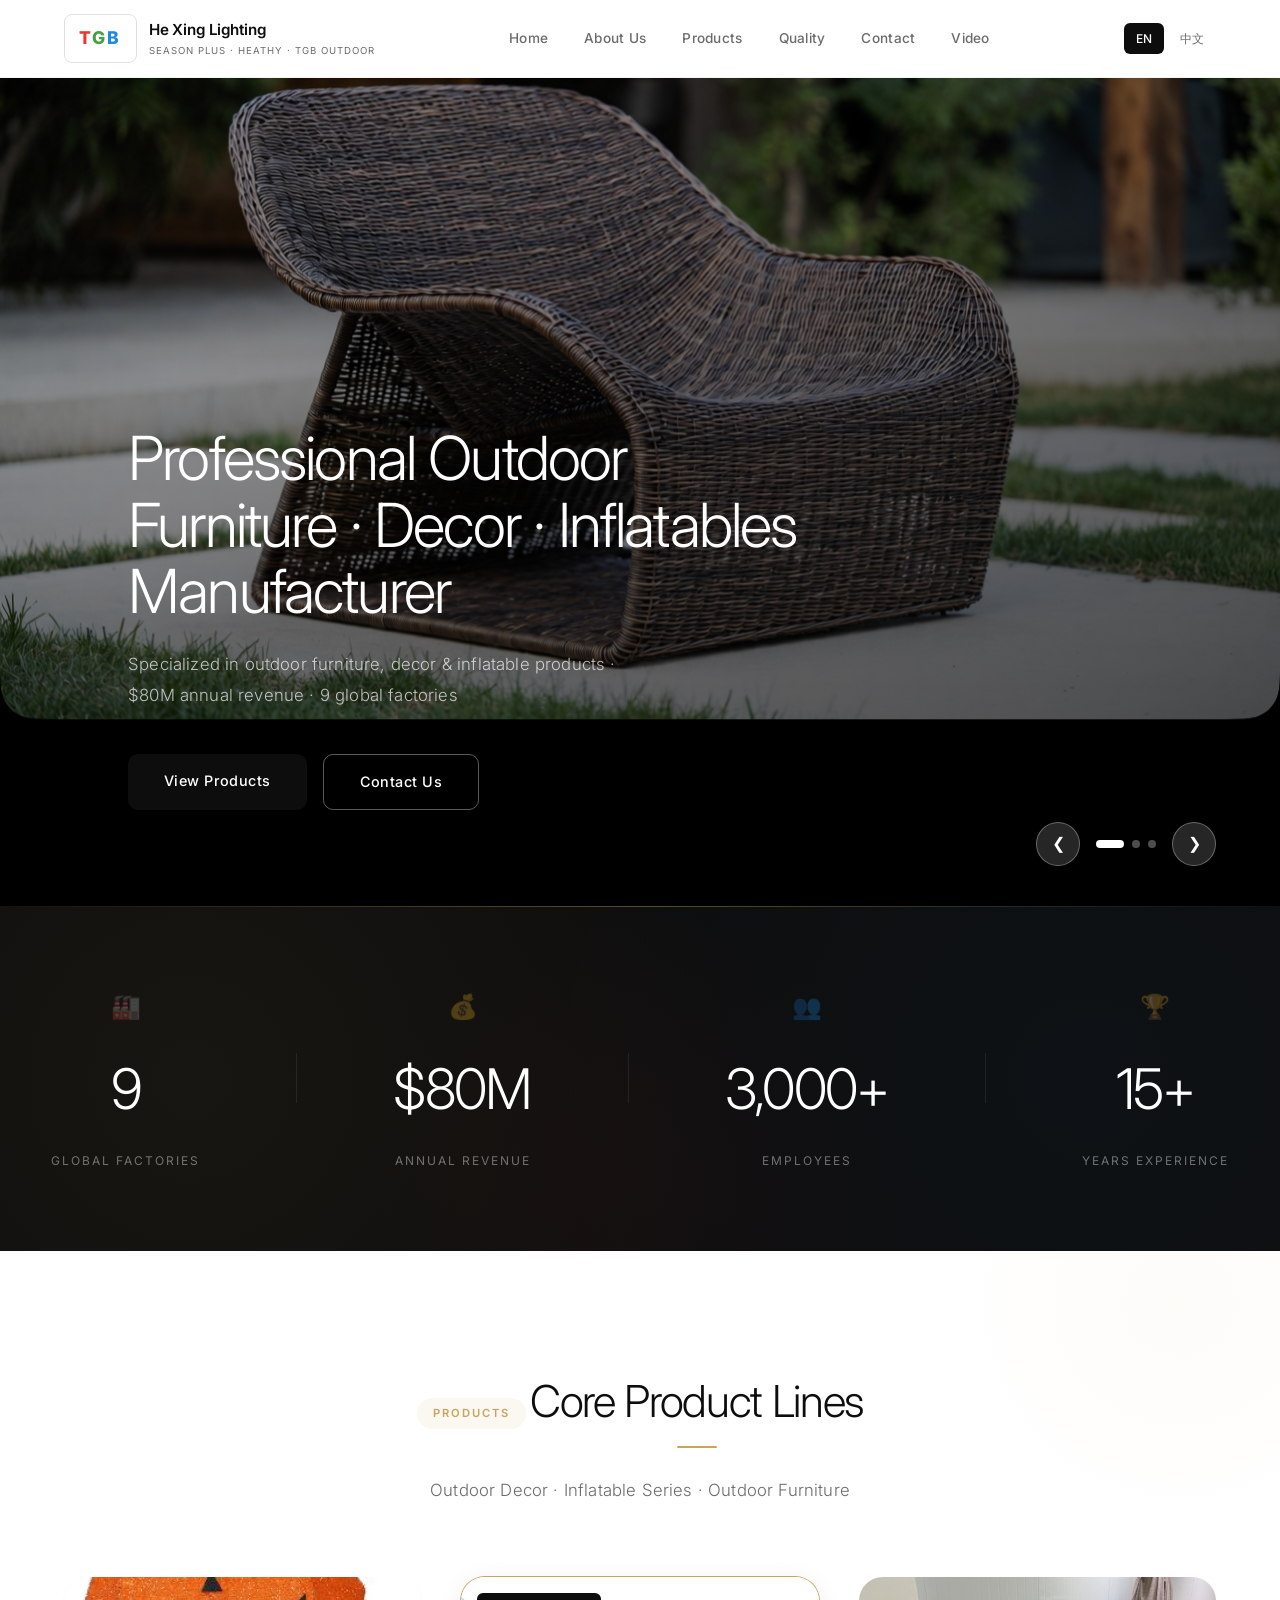
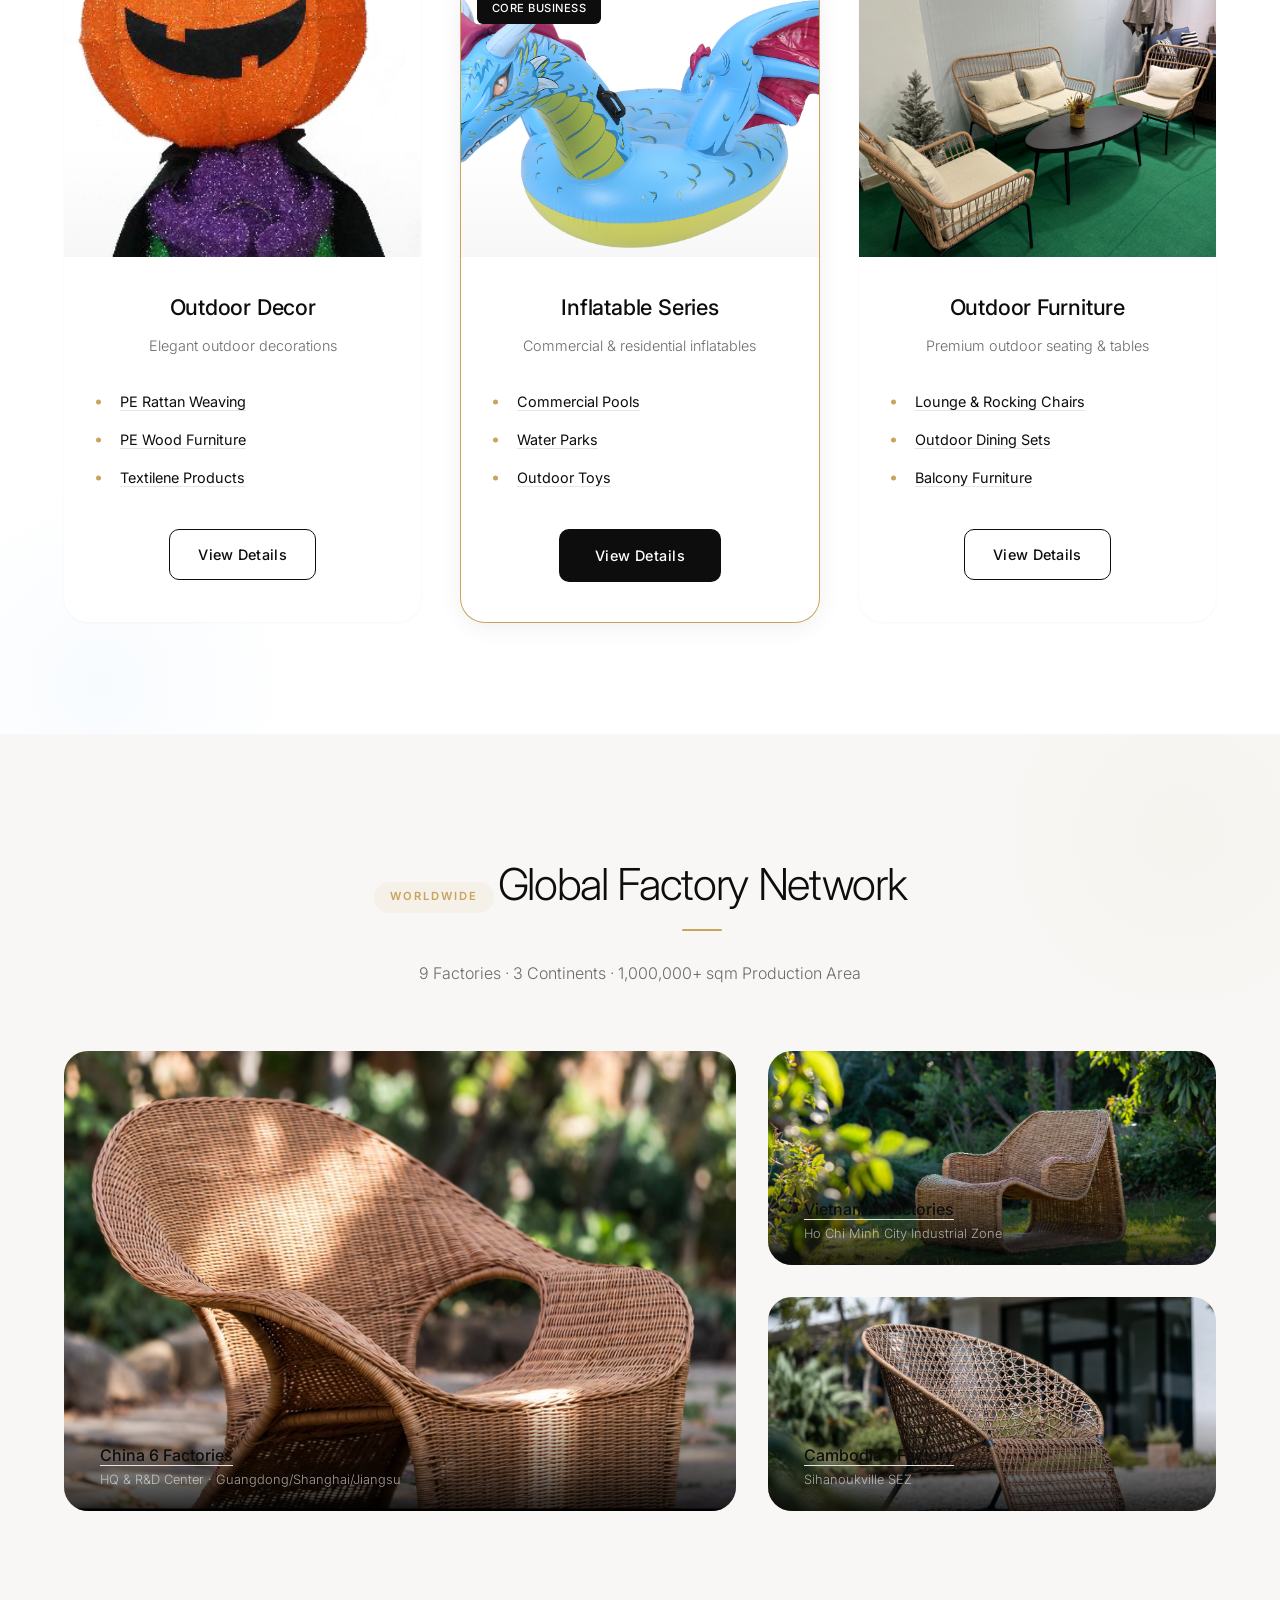
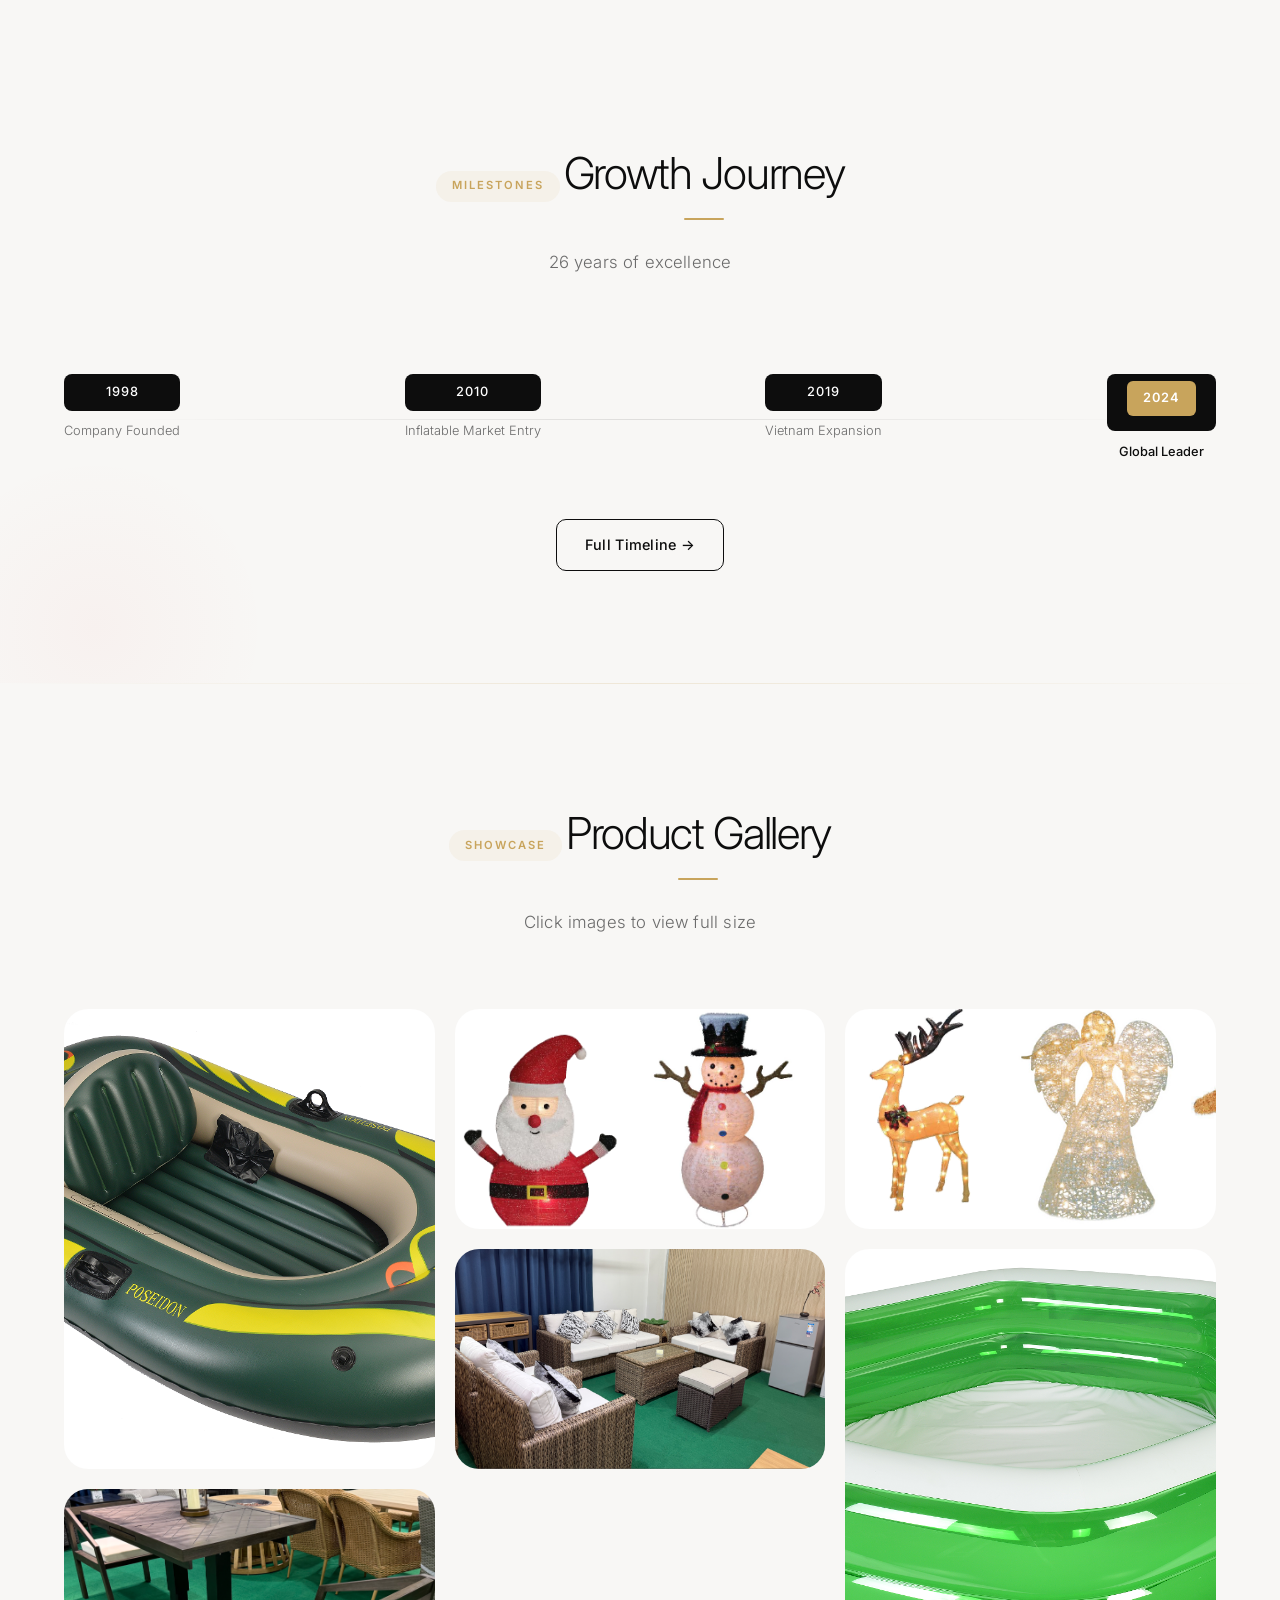
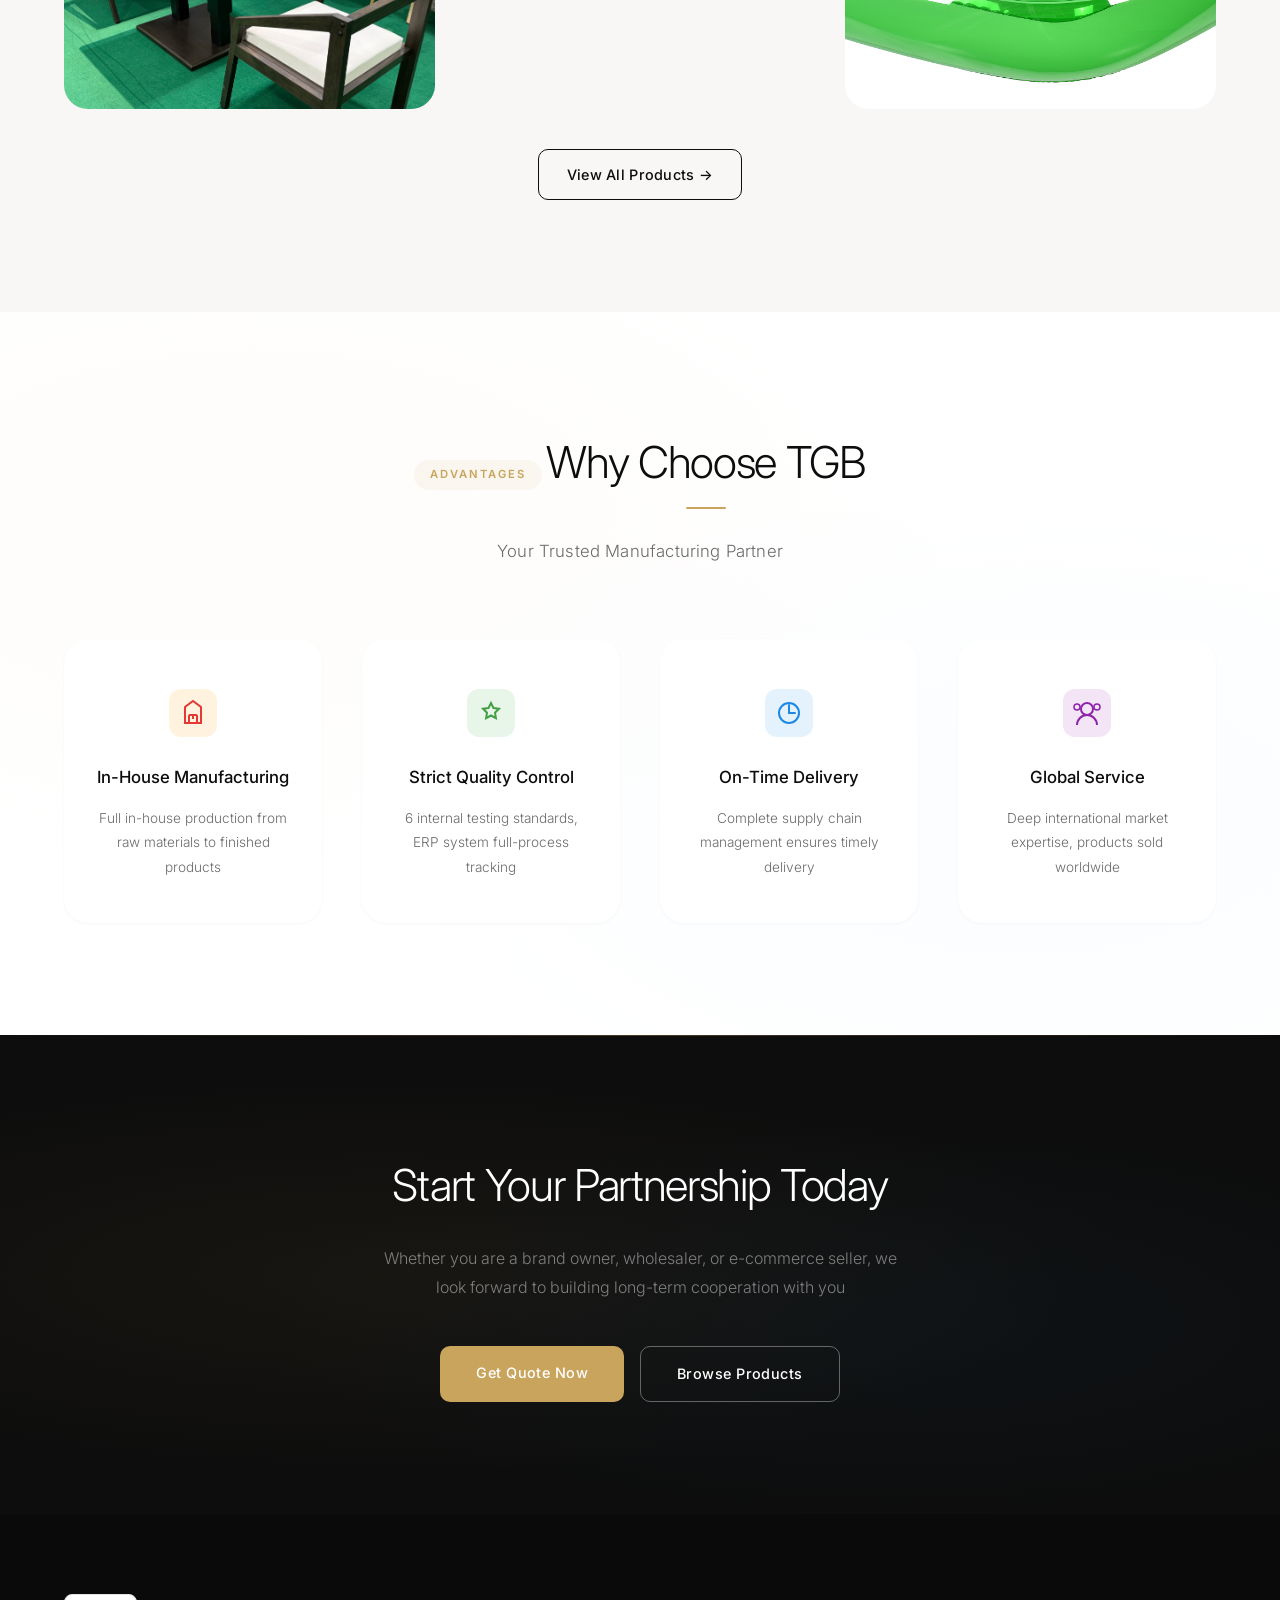
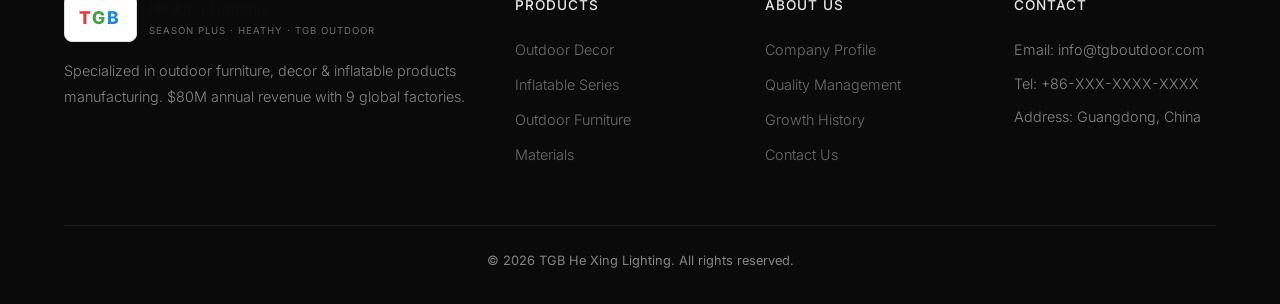
==== commit 5a69cb15: "enhance: 增强首页下方区域视觉吸引力 - Stats Bar 加入 RGB 径向渐变光晕背景、emoji 图标、竖分割线 - Gallery 改为 3 列错落布局（tall 纵跨两行），ove" ====
--- a/index.html
+++ b/index.html
@@ -85,15 +85,35 @@
 
   <!-- Stats -->
   <section class="stats-bar" id="statsBar">
-    <div class="stat"><span class="stat-num" data-target="9" data-prefix="" data-suffix="">0</span><span class="stat-label" data-en="Global Factories" data-cn="全球工厂">Global Factories</span></div>
-    <div class="stat"><span class="stat-num" data-target="80" data-prefix="$" data-suffix="M">$0M</span><span class="stat-label" data-en="Annual Revenue" data-cn="年营收">Annual Revenue</span></div>
-    <div class="stat"><span class="stat-num" data-target="3000" data-prefix="" data-suffix="+">0+</span><span class="stat-label" data-en="Employees" data-cn="员工人数">Employees</span></div>
-    <div class="stat"><span class="stat-num" data-target="15" data-prefix="" data-suffix="+">0+</span><span class="stat-label" data-en="Years Experience" data-cn="年经验">Years Experience</span></div>
+    <div class="stat">
+      <span class="stat-icon">🏭</span>
+      <span class="stat-num" data-target="9" data-prefix="" data-suffix="">0</span>
+      <span class="stat-label" data-en="Global Factories" data-cn="全球工厂">Global Factories</span>
+    </div>
+    <div class="stat-divider"></div>
+    <div class="stat">
+      <span class="stat-icon">💰</span>
+      <span class="stat-num" data-target="80" data-prefix="$" data-suffix="M">$0M</span>
+      <span class="stat-label" data-en="Annual Revenue" data-cn="年营收">Annual Revenue</span>
+    </div>
+    <div class="stat-divider"></div>
+    <div class="stat">
+      <span class="stat-icon">👥</span>
+      <span class="stat-num" data-target="3000" data-prefix="" data-suffix="+">0+</span>
+      <span class="stat-label" data-en="Employees" data-cn="员工人数">Employees</span>
+    </div>
+    <div class="stat-divider"></div>
+    <div class="stat">
+      <span class="stat-icon">🏆</span>
+      <span class="stat-num" data-target="15" data-prefix="" data-suffix="+">0+</span>
+      <span class="stat-label" data-en="Years Experience" data-cn="年经验">Years Experience</span>
+    </div>
   </section>
 
   <!-- Core Products -->
   <section class="section products-section">
     <div class="section-header">
+      <span class="section-tag" data-en="PRODUCTS" data-cn="产品">PRODUCTS</span>
       <h2 data-en="Core Product Lines" data-cn="核心产品线">Core Product Lines</h2>
       <p data-en="Outdoor Decor · Inflatable Series · Outdoor Furniture" data-cn="户外装饰品 · 充气系列 · 户外家具">Outdoor Decor · Inflatable Series · Outdoor Furniture</p>
     </div>
@@ -144,8 +164,9 @@
   <!-- Factory Showcase -->
   <section class="factory-showcase">
     <div class="factory-showcase-header">
+      <span class="section-tag" data-en="WORLDWIDE" data-cn="全球布局">WORLDWIDE</span>
       <h2 data-en="Global Factory Network" data-cn="全球工厂网络">Global Factory Network</h2>
-      <p data-en="9 Factories · 3 Continents" data-cn="9家工厂 · 3大洲">9 Factories · 3 Continents</p>
+      <p data-en="9 Factories · 3 Continents · 1,000,000+ sqm Production Area" data-cn="9家工厂 · 3大洲 · 100万+平米生产面积">9 Factories · 3 Continents · 1,000,000+ sqm Production Area</p>
     </div>
     <div class="factory-images">
       <div class="factory-img-card large">
@@ -177,14 +198,27 @@
   <!-- Timeline Preview -->
   <section class="section timeline-section">
     <div class="section-header">
+      <span class="section-tag" data-en="MILESTONES" data-cn="里程碑">MILESTONES</span>
       <h2 data-en="Growth Journey" data-cn="发展历程">Growth Journey</h2>
       <p data-en="26 years of excellence" data-cn="26年卓越历程">26 years of excellence</p>
     </div>
     <div class="timeline-mini">
-      <div class="timeline-item"><span class="year">1998</span><span class="event" data-en="Company Founded" data-cn="公司成立">Company Founded</span></div>
-      <div class="timeline-item"><span class="year">2010</span><span class="event" data-en="Inflatable Market Entry" data-cn="进入充气市场">Inflatable Market Entry</span></div>
-      <div class="timeline-item"><span class="year">2019</span><span class="event" data-en="Vietnam Expansion" data-cn="越南扩张">Vietnam Expansion</span></div>
-      <div class="timeline-item"><span class="year tgm-last"><span class="tgm-now">2024</span></span><span class="event" data-en="Global Leader" data-cn="全球领导者">Global Leader</span></div>
+      <div class="timeline-item">
+        <span class="year">1998</span>
+        <span class="event" data-en="Company Founded" data-cn="公司成立">Company Founded</span>
+      </div>
+      <div class="timeline-item">
+        <span class="year">2010</span>
+        <span class="event" data-en="Inflatable Market Entry" data-cn="进入充气市场">Inflatable Market Entry</span>
+      </div>
+      <div class="timeline-item">
+        <span class="year">2019</span>
+        <span class="event" data-en="Vietnam Expansion" data-cn="越南扩张">Vietnam Expansion</span>
+      </div>
+      <div class="timeline-item">
+        <span class="year tgm-last"><span class="tgm-now">2024</span></span>
+        <span class="event" data-en="Global Leader" data-cn="全球领导者">Global Leader</span>
+      </div>
     </div>
     <div style="text-align:center;margin-top:2rem;">
       <a href="about.html" class="btn-outline" data-en="Full Timeline →" data-cn="完整历程 →">Full Timeline →</a>
@@ -194,10 +228,15 @@
   <!-- Product Gallery Preview -->
   <section class="section gallery-preview">
     <div class="section-header">
+      <span class="section-tag" data-en="SHOWCASE" data-cn="展示">SHOWCASE</span>
       <h2 data-en="Product Gallery" data-cn="产品展示">Product Gallery</h2>
       <p data-en="Click images to view full size" data-cn="点击图片查看大图">Click images to view full size</p>
     </div>
     <div class="gallery-grid">
+      <div class="gallery-item tall">
+        <img src="images/ppt_inflatable2.png" alt="Commercial Pool" onclick="openLightbox(this.src, 'Commercial Pool')" />
+        <div class="gallery-overlay"><span data-en="Inflatables" data-cn="充气产品">Inflatables</span></div>
+      </div>
       <div class="gallery-item">
         <img src="images/ppt_decor2.png" alt="Outdoor Decor" onclick="openLightbox(this.src, 'PE Rattan Decor')" />
         <div class="gallery-overlay"><span data-en="Decor" data-cn="装饰品">Decor</span></div>
@@ -207,23 +246,19 @@
         <div class="gallery-overlay"><span data-en="Decor" data-cn="装饰品">Decor</span></div>
       </div>
       <div class="gallery-item">
-        <img src="images/ppt_inflatable2.png" alt="Inflatable" onclick="openLightbox(this.src, 'Commercial Pool')" />
-        <div class="gallery-overlay"><span data-en="Inflatables" data-cn="充气产品">Inflatables</span></div>
-      </div>
-      <div class="gallery-item">
-        <img src="images/ppt_inflatable3.png" alt="Inflatable" onclick="openLightbox(this.src, 'Water Park')" />
-        <div class="gallery-overlay"><span data-en="Inflatables" data-cn="充气产品">Inflatables</span></div>
-      </div>
-      <div class="gallery-item">
         <img src="images/ppt_furniture2.png" alt="Furniture" onclick="openLightbox(this.src, 'Rattan Lounge Chair')" />
         <div class="gallery-overlay"><span data-en="Furniture" data-cn="家具">Furniture</span></div>
+      </div>
+      <div class="gallery-item tall">
+        <img src="images/ppt_inflatable3.png" alt="Water Park" onclick="openLightbox(this.src, 'Water Park')" />
+        <div class="gallery-overlay"><span data-en="Inflatables" data-cn="充气产品">Inflatables</span></div>
       </div>
       <div class="gallery-item">
         <img src="images/ppt_furniture3.png" alt="Furniture" onclick="openLightbox(this.src, 'Outdoor Chair')" />
         <div class="gallery-overlay"><span data-en="Furniture" data-cn="家具">Furniture</span></div>
       </div>
     </div>
-    <div style="text-align:center;margin-top:2rem;">
+    <div style="text-align:center;margin-top:2.5rem;">
       <a href="products.html" class="btn-outline" data-en="View All Products →" data-cn="查看全部产品 →">View All Products →</a>
     </div>
   </section>
@@ -231,27 +266,28 @@
   <!-- Why Choose Us -->
   <section class="section why-section">
     <div class="section-header">
+      <span class="section-tag" data-en="ADVANTAGES" data-cn="优势">ADVANTAGES</span>
       <h2 data-en="Why Choose TGB" data-cn="为什么选择TGB">Why Choose TGB</h2>
       <p data-en="Your Trusted Manufacturing Partner" data-cn="您值得信赖的制造合作伙伴">Your Trusted Manufacturing Partner</p>
     </div>
     <div class="why-grid">
       <div class="why-card">
-        <div class="why-icon"><img src="images/icon-factory.png" style="width:50px;height:50px;" onerror="this.style.display='none'"/></div>
+        <div class="why-icon"><svg width="48" height="48" viewBox="0 0 48 48" fill="none"><rect width="48" height="48" rx="12" fill="#FFF3E0"/><path d="M16 34V18l8-6 8 6v16H16z" stroke="#E53935" stroke-width="2" fill="none"/><rect x="20" y="26" width="8" height="8" rx="1" stroke="#E53935" stroke-width="2" fill="none"/><line x1="24" y1="26" x2="24" y2="30" stroke="#E53935" stroke-width="2"/></svg></div>
         <h3 data-en="In-House Manufacturing" data-cn="自主生产">In-House Manufacturing</h3>
         <p data-en="Full in-house production from raw materials to finished products" data-cn="从原材料到成品，全程自主生产">Full in-house production from raw materials to finished products</p>
       </div>
       <div class="why-card">
-        <div class="why-icon"><img src="images/icon-quality.png" style="width:50px;height:50px;" onerror="this.style.display='none'"/></div>
+        <div class="why-icon"><svg width="48" height="48" viewBox="0 0 48 48" fill="none"><rect width="48" height="48" rx="12" fill="#E8F5E9"/><path d="M24 14l2.5 5 5.5.8-4 3.9.9 5.5L24 26.5l-4.9 2.7.9-5.5-4-3.9 5.5-.8z" stroke="#43A047" stroke-width="2" fill="none"/></svg></div>
         <h3 data-en="Strict Quality Control" data-cn="严格质量管控">Strict Quality Control</h3>
         <p data-en="6 internal testing standards, ERP system full-process tracking" data-cn="6项内部测试标准，ERP系统全流程追踪">6 internal testing standards, ERP system full-process tracking</p>
       </div>
       <div class="why-card">
-        <div class="why-icon"><img src="images/icon-delivery.png" style="width:50px;height:50px;" onerror="this.style.display='none'"/></div>
+        <div class="why-icon"><svg width="48" height="48" viewBox="0 0 48 48" fill="none"><rect width="48" height="48" rx="12" fill="#E3F2FD"/><circle cx="24" cy="24" r="10" stroke="#1E88E5" stroke-width="2" fill="none"/><polyline points="24,16 24,24 30,24" stroke="#1E88E5" stroke-width="2" fill="none" stroke-linecap="round"/></svg></div>
         <h3 data-en="On-Time Delivery" data-cn="准时交货">On-Time Delivery</h3>
         <p data-en="Complete supply chain management ensures timely delivery" data-cn="完善的供应链管理，确保准时交货">Complete supply chain management ensures timely delivery</p>
       </div>
       <div class="why-card">
-        <div class="why-icon"><img src="images/icon-global.png" style="width:50px;height:50px;" onerror="this.style.display='none'"/></div>
+        <div class="why-icon"><svg width="48" height="48" viewBox="0 0 48 48" fill="none"><rect width="48" height="48" rx="12" fill="#F3E5F5"/><circle cx="24" cy="20" r="6" stroke="#8E24AA" stroke-width="2" fill="none"/><path d="M14 36c0-5.5 4.5-10 10-10s10 4.5 10 10" stroke="#8E24AA" stroke-width="2" fill="none"/><circle cx="34" cy="18" r="3" stroke="#8E24AA" stroke-width="1.5" fill="none"/><circle cx="14" cy="18" r="3" stroke="#8E24AA" stroke-width="1.5" fill="none"/></svg></div>
         <h3 data-en="Global Service" data-cn="全球服务">Global Service</h3>
         <p data-en="Deep international market expertise, products sold worldwide" data-cn="丰富的国际市场经验，产品销往全球">Deep international market expertise, products sold worldwide</p>
       </div>
--- a/style.css
+++ b/style.css
@@ -1,10 +1,12 @@
 /* ===== Reset & Base ===== */
 * { margin: 0; padding: 0; box-sizing: border-box; }
 html { scroll-behavior: smooth; }
+::selection { background: rgba(200,164,92,0.2); color: var(--dark); }
 body {
   font-family: 'Inter', 'Segoe UI', 'PingFang SC', 'Microsoft YaHei', sans-serif;
-  color: #1a1a1a; background: #fff; line-height: 1.7;
+  color: #1a1a1a; background: #fff; line-height: 1.75;
   font-weight: 400; -webkit-font-smoothing: antialiased;
+  -moz-osx-font-smoothing: grayscale;
 }
 a { text-decoration: none; color: inherit; }
 ul { list-style: none; }
@@ -17,22 +19,35 @@
   --green-bg: #E8F5E9;
   --gold: #C8A45C;
   --gold-light: #D4B877;
+  --gold-subtle: rgba(200,164,92,0.08);
   --dark: #0d0d0d;
+  --dark-soft: #1a1a1a;
   --gray: #6b6b6b;
+  --gray-light: #999;
   --light-gray: #fafafa;
+  --warm-gray: #f8f7f5;
   --border: #f0f0f0;
+  --border-soft: #e8e6e3;
   --shadow-sm: 0 1px 3px rgba(0,0,0,0.04);
-  --shadow-md: 0 4px 20px rgba(0,0,0,0.06);
-  --shadow-lg: 0 12px 48px rgba(0,0,0,0.08);
+  --shadow-md: 0 4px 24px rgba(0,0,0,0.07);
+  --shadow-lg: 0 16px 56px rgba(0,0,0,0.10);
+  --shadow-xl: 0 24px 80px rgba(0,0,0,0.12);
+  --radius-sm: 10px;
+  --radius-md: 16px;
+  --radius-lg: 24px;
+  --radius-xl: 32px;
+  --transition-smooth: all 0.4s cubic-bezier(0.25, 0.46, 0.45, 0.94);
 }
 
 /* ===== Navbar ===== */
 .navbar {
   display: flex; align-items: center; justify-content: space-between;
-  padding: 1rem 4rem; background: rgba(255,255,255,0.95);
-  backdrop-filter: blur(20px); -webkit-backdrop-filter: blur(20px);
-  border-bottom: 1px solid var(--border); position: sticky; top: 0; z-index: 100;
-}
+  padding: 0.875rem 4rem; background: rgba(255,255,255,0.92);
+  backdrop-filter: blur(24px); -webkit-backdrop-filter: blur(24px);
+  border-bottom: 1px solid rgba(0,0,0,0.04); position: sticky; top: 0; z-index: 100;
+  transition: box-shadow 0.3s;
+}
+.navbar:hover { box-shadow: 0 1px 12px rgba(0,0,0,0.04); }
 .nav-logo { display: flex; align-items: center; gap: 0.75rem; }
 .logo-badge {
   font-size: 1.1rem; font-weight: 800; letter-spacing: 2px;
@@ -46,11 +61,12 @@
 .logo-sub { font-size: 0.6rem; color: var(--gray); letter-spacing: 1px; text-transform: uppercase; }
 .nav-links { display: flex; gap: 0.25rem; }
 .nav-links a {
-  padding: 0.5rem 1.1rem; border-radius: 8px; font-size: 0.85rem; font-weight: 500;
-  color: var(--gray); transition: all 0.2s; letter-spacing: 0.01em;
+  padding: 0.45rem 1rem; border-radius: 8px; font-size: 0.85rem; font-weight: 500;
+  color: var(--gray); transition: var(--transition-smooth); letter-spacing: 0.02em;
+  position: relative;
 }
 .nav-links a:hover { background: transparent; color: var(--dark); }
-.nav-links a.active { background: var(--dark); color: #fff; }
+.nav-links a.active { background: var(--dark); color: #fff; border-radius: 8px; }
 .nav-lang { display: flex; gap: 0.25rem; }
 .lang-btn { padding: 0.3rem 0.75rem; border-radius: 6px; font-size: 0.75rem; cursor: pointer; color: var(--gray); font-weight: 500; transition: all 0.2s; }
 .lang-btn.active { background: var(--dark); color: #fff; }
@@ -60,27 +76,27 @@
 .nav-close { display: none; }
 
 /* ===== Hero Slider ===== */
-.hero-slider { position: relative; height: 85vh; min-height: 600px; overflow: hidden; }
+.hero-slider { position: relative; height: 92vh; min-height: 640px; overflow: hidden; }
 .slider-container { height: 100%; position: relative; }
 .slide {
   position: absolute; top: 0; left: 0; width: 100%; height: 100%;
   background-size: cover; background-position: center;
-  opacity: 0; transition: opacity 1.2s ease;
+  opacity: 0; transition: opacity 1.4s cubic-bezier(0.4, 0, 0.2, 1);
 }
 .slide.active { opacity: 1; }
 .slide-overlay {
   position: absolute; inset: 0;
-  background: linear-gradient(180deg, rgba(0,0,0,0.3) 0%, rgba(0,0,0,0.65) 100%);
+  background: linear-gradient(160deg, rgba(0,0,0,0.25) 0%, rgba(0,0,0,0.55) 50%, rgba(0,0,0,0.75) 100%);
 }
 .slide-content {
   position: relative; z-index: 1; height: 100%;
   display: flex; flex-direction: column; justify-content: flex-end; align-items: flex-start;
-  text-align: left; padding: 4rem 6rem 5rem;
-  max-width: 900px;
-}
-.slide-content h1 { font-size: 3.5rem; color: #fff; margin-bottom: 1.25rem; font-weight: 300; letter-spacing: -0.02em; line-height: 1.15; }
+  text-align: left; padding: 4rem 8rem 6rem;
+  max-width: 960px;
+}
+.slide-content h1 { font-size: 3.8rem; color: #fff; margin-bottom: 1.5rem; font-weight: 300; letter-spacing: -0.03em; line-height: 1.1; }
 .slide-content h1 strong { font-weight: 700; }
-.slide-content p { font-size: 1.05rem; color: rgba(255,255,255,0.75); margin-bottom: 2.5rem; max-width: 520px; line-height: 1.7; font-weight: 300; }
+.slide-content p { font-size: 1.05rem; color: rgba(255,255,255,0.7); margin-bottom: 2.75rem; max-width: 520px; line-height: 1.8; font-weight: 300; letter-spacing: 0.01em; }
 .hero-btns { display: flex; gap: 1rem; }
 .slider-controls {
   position: absolute; bottom: 2.5rem; right: 4rem;
@@ -104,41 +120,66 @@
 
 /* ===== Buttons ===== */
 .btn-primary {
-  background: var(--dark); color: #fff; padding: 0.85rem 2rem;
-  border-radius: 8px; font-weight: 500; display: inline-block; transition: all 0.3s; border: none;
+  background: var(--dark); color: #fff; padding: 0.9rem 2.25rem;
+  border-radius: var(--radius-sm); font-weight: 500; display: inline-block; transition: var(--transition-smooth); border: none;
+  font-size: 0.9rem; letter-spacing: 0.03em;
+}
+.btn-primary:hover { background: #222; transform: translateY(-2px); box-shadow: 0 8px 24px rgba(0,0,0,0.15); }
+.btn-secondary {
+  background: transparent; color: #fff; padding: 0.9rem 2.25rem;
+  border-radius: var(--radius-sm); font-weight: 500; display: inline-block; transition: var(--transition-smooth); border: 1px solid rgba(255,255,255,0.35);
+  font-size: 0.9rem; letter-spacing: 0.03em;
+}
+.btn-secondary:hover { background: rgba(255,255,255,0.1); border-color: #fff; transform: translateY(-2px); }
+.btn-outline {
+  border: 1.5px solid var(--dark); color: var(--dark); padding: 0.75rem 1.75rem;
+  border-radius: var(--radius-sm); font-weight: 500; display: inline-block; transition: var(--transition-smooth);
   font-size: 0.9rem; letter-spacing: 0.02em;
 }
-.btn-primary:hover { background: #333; transform: translateY(-1px); box-shadow: var(--shadow-md); }
-.btn-secondary {
-  background: transparent; color: #fff; padding: 0.85rem 2rem;
-  border-radius: 8px; font-weight: 500; display: inline-block; transition: all 0.3s; border: 1px solid rgba(255,255,255,0.4);
-  font-size: 0.9rem;
-}
-.btn-secondary:hover { background: rgba(255,255,255,0.1); border-color: #fff; }
-.btn-outline {
-  border: 1.5px solid var(--dark); color: var(--dark); padding: 0.7rem 1.75rem;
-  border-radius: 8px; font-weight: 500; display: inline-block; transition: all 0.3s;
-  font-size: 0.9rem;
-}
-.btn-outline:hover { background: var(--dark); color: #fff; }
-.btn-primary-light { background: var(--gold); color: #fff; padding: 0.85rem 2rem; border-radius: 8px; font-weight: 500; display: inline-block; transition: all 0.3s; border: none; font-size: 0.9rem; }
-.btn-primary-light:hover { background: var(--gold-light); transform: translateY(-1px); }
-.btn-secondary-light { background: transparent; color: #fff; padding: 0.85rem 2rem; border-radius: 8px; font-weight: 500; display: inline-block; border: 1px solid rgba(255,255,255,0.4); transition: all 0.3s; font-size: 0.9rem; }
-.btn-secondary-light:hover { background: rgba(255,255,255,0.1); border-color: #fff; }
+.btn-outline:hover { background: var(--dark); color: #fff; transform: translateY(-2px); }
+.btn-primary-light { background: var(--gold); color: #fff; padding: 0.9rem 2.25rem; border-radius: var(--radius-sm); font-weight: 500; display: inline-block; transition: var(--transition-smooth); border: none; font-size: 0.9rem; letter-spacing: 0.03em; }
+.btn-primary-light:hover { background: var(--gold-light); transform: translateY(-2px); box-shadow: 0 8px 24px rgba(200,164,92,0.25); }
+.btn-secondary-light { background: transparent; color: #fff; padding: 0.9rem 2.25rem; border-radius: var(--radius-sm); font-weight: 500; display: inline-block; border: 1px solid rgba(255,255,255,0.35); transition: var(--transition-smooth); font-size: 0.9rem; letter-spacing: 0.03em; }
+.btn-secondary-light:hover { background: rgba(255,255,255,0.1); border-color: #fff; transform: translateY(-2px); }
 .btn-full { width: 100%; border: none; cursor: pointer; font-size: 1rem; }
 
 /* ===== Stats Bar ===== */
 .stats-bar {
-  display: flex; justify-content: center; gap: 5rem; padding: 4rem 3rem;
+  display: flex; justify-content: center; gap: 6rem; padding: 5rem 3rem;
   background: var(--dark); color: #fff;
-}
-.stat { text-align: center; position: relative; }
+  position: relative;
+  overflow: hidden;
+}
+.stats-bar::before {
+  content: '';
+  position: absolute; top: 0; left: 0; right: 0; height: 1px;
+  background: linear-gradient(90deg, transparent, rgba(200,164,92,0.4), transparent);
+}
+.stats-bar::after {
+  content: '';
+  position: absolute; inset: 0;
+  background:
+    radial-gradient(circle at 15% 50%, rgba(200,164,92,0.06) 0%, transparent 50%),
+    radial-gradient(circle at 85% 50%, rgba(30,136,229,0.04) 0%, transparent 50%),
+    radial-gradient(circle at 50% 80%, rgba(229,57,53,0.03) 0%, transparent 40%);
+  pointer-events: none;
+}
+.stat { text-align: center; position: relative; z-index: 1; }
+.stat-icon {
+  display: block; font-size: 1.5rem; margin-bottom: 0.75rem;
+  opacity: 0.25; transition: opacity 0.3s;
+}
+.stat:hover .stat-icon { opacity: 0.6; }
 .stat-num {
-  display: block; font-size: 3rem; font-weight: 300; color: #fff;
-  transition: transform 0.3s; letter-spacing: -0.02em;
+  display: block; font-size: 3.5rem; font-weight: 300; color: #fff;
+  transition: transform 0.3s, color 0.3s; letter-spacing: -0.03em;
 }
 .stat-num.counting { transform: scale(1.05); }
-.stat-label { font-size: 0.8rem; color: rgba(255,255,255,0.5); margin-top: 0.5rem; display: block; letter-spacing: 1px; text-transform: uppercase; }
+.stat-label { font-size: 0.75rem; color: rgba(255,255,255,0.4); margin-top: 0.75rem; display: block; letter-spacing: 2px; text-transform: uppercase; }
+.stat-divider {
+  width: 1px; height: 50px; background: rgba(255,255,255,0.08);
+  align-self: center; position: relative; z-index: 1;
+}
 .stat::after {
   content: '';
   position: absolute; bottom: -4px; left: 50%; transform: translateX(-50%);
@@ -149,35 +190,71 @@
 .stat:hover .stat-num { color: var(--gold); }
 
 /* ===== Section ===== */
-.section { padding: 6rem 4rem; max-width: 1400px; margin: 0 auto; }
-.section-header { text-align: center; margin-bottom: 4rem; }
-.section-header h2 { font-size: 2.5rem; color: var(--dark); margin-bottom: 0.75rem; font-weight: 300; letter-spacing: -0.02em; }
-.section-header p { color: var(--gray); font-size: 1.05rem; font-weight: 300; }
+.section { padding: 7rem 4rem; max-width: 1400px; margin: 0 auto; }
+.section-header { text-align: center; margin-bottom: 4.5rem; }
+.section-header h2 {
+  font-size: 2.75rem; color: var(--dark); margin-bottom: 1rem; font-weight: 300; letter-spacing: -0.03em;
+  position: relative; display: inline-block;
+}
+.section-header h2::after {
+  content: '';
+  position: absolute; bottom: -8px; left: 50%; transform: translateX(-50%);
+  width: 40px; height: 2px; background: var(--gold); border-radius: 1px;
+}
+.section-header p { color: var(--gray); font-size: 1.05rem; font-weight: 300; margin-top: 1.25rem; letter-spacing: 0.01em; }
+
+/* ===== Section Tag ===== */
+.section-tag {
+  display: inline-block; padding: 0.35rem 1rem; border-radius: 20px;
+  background: var(--gold-subtle); color: var(--gold); font-size: 0.7rem;
+  font-weight: 600; letter-spacing: 2px; text-transform: uppercase;
+  margin-bottom: 1rem;
+}
 
 /* ===== Products ===== */
-.products-grid { display: grid; grid-template-columns: repeat(3, 1fr); gap: 2rem; }
+.products-section { position: relative; overflow: hidden; }
+.products-section::before {
+  content: '';
+  position: absolute; top: -200px; right: -150px; width: 500px; height: 500px;
+  background: radial-gradient(circle, rgba(200,164,92,0.04) 0%, transparent 70%);
+  pointer-events: none;
+}
+.products-section::after {
+  content: '';
+  position: absolute; bottom: -150px; left: -100px; width: 400px; height: 400px;
+  background: radial-gradient(circle, rgba(30,136,229,0.03) 0%, transparent 70%);
+  pointer-events: none;
+}
+.products-grid { display: grid; grid-template-columns: repeat(3, 1fr); gap: 2.5rem; position: relative; z-index: 1; }
 .product-card {
-  border: none; border-radius: 20px; overflow: hidden;
-  text-align: center; transition: all 0.4s; background: #fff; position: relative;
+  border: none; border-radius: var(--radius-lg); overflow: hidden;
+  text-align: center; transition: var(--transition-smooth); background: #fff; position: relative;
   box-shadow: var(--shadow-sm);
 }
-.product-card:hover { transform: translateY(-8px); box-shadow: var(--shadow-lg); }
+.product-card:hover { transform: translateY(-10px); box-shadow: var(--shadow-xl); }
 .product-card.featured { box-shadow: 0 0 0 1px var(--gold), var(--shadow-md); }
+.product-card.featured:hover { box-shadow: 0 0 0 1px var(--gold), var(--shadow-xl); }
 .product-badge { position: absolute; top: 16px; left: 16px; background: var(--dark); color: #fff; padding: 0.35rem 0.9rem; border-radius: 6px; font-size: 0.7rem; font-weight: 500; z-index: 2; letter-spacing: 0.5px; text-transform: uppercase; }
-.product-img { height: 240px; overflow: hidden; cursor: pointer; }
-.product-img img { width: 100%; height: 100%; object-fit: cover; transition: transform 0.6s; }
-.product-img:hover img { transform: scale(1.05); }
-.product-info { padding: 2rem 1.75rem 2.25rem; }
-.product-card h3 { font-size: 1.3rem; color: var(--dark); margin-bottom: 0.35rem; font-weight: 500; letter-spacing: -0.01em; }
-.product-card > .product-info > p { color: var(--gray); font-size: 0.9rem; margin-bottom: 1.25rem; font-weight: 300; }
-.product-card ul { text-align: left; margin-bottom: 1.75rem; }
-.product-card li { padding: 0.35rem 0; font-size: 0.9rem; color: var(--gray); padding-left: 1.25rem; position: relative; font-weight: 300; }
+.product-img { height: 280px; overflow: hidden; cursor: pointer; position: relative; }
+.product-img::after {
+  content: '';
+  position: absolute; inset: 0;
+  background: linear-gradient(180deg, transparent 60%, rgba(0,0,0,0.03) 100%);
+  pointer-events: none;
+}
+.product-img img { width: 100%; height: 100%; object-fit: cover; transition: transform 0.8s cubic-bezier(0.25, 0.46, 0.45, 0.94); }
+.product-img:hover img { transform: scale(1.06); }
+.product-info { padding: 2rem 2rem 2.5rem; }
+.product-card h3 { font-size: 1.35rem; color: var(--dark); margin-bottom: 0.4rem; font-weight: 500; letter-spacing: -0.01em; }
+.product-card > .product-info > p { color: var(--gray); font-size: 0.9rem; margin-bottom: 1.5rem; font-weight: 300; }
+.product-card ul { text-align: left; margin-bottom: 2rem; }
+.product-card li { padding: 0.4rem 0; font-size: 0.9rem; color: var(--gray); padding-left: 1.5rem; position: relative; font-weight: 300; }
 .product-card li::before { content: ''; position: absolute; left: 0; top: 50%; transform: translateY(-50%); width: 5px; height: 5px; border-radius: 50%; background: var(--gold); }
 
 /* ===== Clickable Img Text ===== */
 .clickable-img {
-  color: var(--dark); cursor: pointer; border-bottom: 1px solid var(--border);
-  transition: all 0.2s; font-weight: 400;
+  color: var(--dark); cursor: pointer; border-bottom: 1px solid var(--border-soft);
+  transition: var(--transition-smooth); font-weight: 400;
 }
 .clickable-img:hover { color: var(--gold); border-color: var(--gold); }
 
@@ -208,14 +285,21 @@
 .lightbox-close:hover { color: #fff; }
 
 /* ===== Factory Showcase ===== */
-.factory-showcase { background: var(--light-gray); padding: 6rem 4rem; }
-.factory-showcase-header { text-align: center; margin-bottom: 3.5rem; }
-.factory-showcase-header h2 { font-size: 2.5rem; color: var(--dark); font-weight: 300; margin-bottom: 0.75rem; letter-spacing: -0.02em; }
-.factory-showcase-header p { color: var(--gray); font-weight: 300; }
-.factory-images { display: grid; grid-template-columns: 1.5fr 1fr; gap: 1.5rem; max-width: 1200px; margin: 0 auto; }
-.factory-img-card { border-radius: 20px; overflow: hidden; position: relative; cursor: pointer; }
-.factory-img-card img { width: 100%; height: 100%; object-fit: cover; transition: transform 0.6s; }
-.factory-img-card:hover img { transform: scale(1.05); }
+.factory-showcase { background: var(--warm-gray); padding: 7rem 4rem; position: relative; overflow: hidden; }
+.factory-showcase::after {
+  content: '';
+  position: absolute; top: -100px; right: -100px; width: 400px; height: 400px;
+  background: radial-gradient(circle, rgba(200,164,92,0.04) 0%, transparent 70%);
+  pointer-events: none;
+}
+.factory-showcase-header { text-align: center; margin-bottom: 4rem; position: relative; z-index: 1; }
+.factory-showcase-header h2 { font-size: 2.75rem; color: var(--dark); font-weight: 300; margin-bottom: 1rem; letter-spacing: -0.03em; position: relative; display: inline-block; }
+.factory-showcase-header h2::after { content: ''; position: absolute; bottom: -8px; left: 50%; transform: translateX(-50%); width: 40px; height: 2px; background: var(--gold); border-radius: 1px; }
+.factory-showcase-header p { color: var(--gray); font-weight: 300; margin-top: 1.25rem; }
+.factory-images { display: grid; grid-template-columns: 1.5fr 1fr; gap: 2rem; max-width: 1200px; margin: 0 auto; }
+.factory-img-card { border-radius: var(--radius-lg); overflow: hidden; position: relative; cursor: pointer; }
+.factory-img-card img { width: 100%; height: 100%; object-fit: cover; transition: transform 0.8s cubic-bezier(0.25, 0.46, 0.45, 0.94); }
+.factory-img-card:hover img { transform: scale(1.06); }
 .factory-img-label {
   position: absolute; bottom: 0; left: 0; right: 0;
   background: linear-gradient(transparent, rgba(0,0,0,0.85));
@@ -225,41 +309,57 @@
 .factory-img-label .fi-flag { font-size: 2rem; }
 .factory-img-label strong { font-size: 1rem; cursor: pointer; font-weight: 500; }
 .factory-img-label p { font-size: 0.8rem; color: rgba(255,255,255,0.6); font-weight: 300; }
-.factory-img-card.large { height: 420px; }
-.factory-img-stack { display: flex; flex-direction: column; gap: 1.5rem; }
-.factory-img-stack .factory-img-card { height: calc(210px - 0.75rem); }
+.factory-img-card.large { height: 460px; }
+.factory-img-stack { display: flex; flex-direction: column; gap: 2rem; }
+.factory-img-stack .factory-img-card { height: calc(230px - 1rem); }
 
 /* ===== Timeline ===== */
-.timeline-mini { display: flex; justify-content: space-between; position: relative; overflow-x: auto; gap: 0.5rem; padding: 1rem 0; }
-.timeline-mini::before { content: ''; position: absolute; top: 50%; left: 0; right: 0; height: 1px; background: rgba(0,0,0,0.1); z-index: 0; }
+.timeline-section { background: var(--warm-gray); padding: 7rem 4rem; position: relative; overflow: hidden; }
+.timeline-section::after {
+  content: '';
+  position: absolute; bottom: -120px; left: -80px; width: 350px; height: 350px;
+  background: radial-gradient(circle, rgba(229,57,53,0.03) 0%, transparent 70%);
+  pointer-events: none;
+}
+.timeline-mini { display: flex; justify-content: space-between; position: relative; overflow-x: auto; gap: 0.5rem; padding: 1.5rem 0; }
+.timeline-mini::before { content: ''; position: absolute; top: 50%; left: 5%; right: 5%; height: 1px; background: linear-gradient(90deg, transparent, rgba(0,0,0,0.1), transparent); z-index: 0; }
 .timeline-item { text-align: center; position: relative; z-index: 1; flex-shrink: 0; min-width: 100px; }
-.timeline-item .year { display: block; background: var(--dark); color: #fff; padding: 0.4rem 1rem; border-radius: 6px; font-weight: 500; font-size: 0.8rem; margin: 0 auto 0.5rem; letter-spacing: 1px; }
-.timeline-item .event { font-size: 0.8rem; color: var(--gray); display: block; margin-top: 0.5rem; font-weight: 300; }
+.timeline-item .year { display: block; background: var(--dark); color: #fff; padding: 0.45rem 1.25rem; border-radius: 8px; font-weight: 500; font-size: 0.8rem; margin: 0 auto 0.6rem; letter-spacing: 1px; }
+.timeline-item .event { font-size: 0.8rem; color: var(--gray); display: block; margin-top: 0.6rem; font-weight: 300; }
 .tgm-last .tgm-now { display: block; background: var(--gold); color: #fff; padding: 0.4rem 1rem; border-radius: 6px; font-weight: 600; font-size: 0.8rem; margin: 0 auto 0.5rem; letter-spacing: 1px; }
 .timeline-item:has(.tgm-last) .event { color: var(--dark); font-weight: 500; }
 
 /* ===== Gallery Preview ===== */
-.gallery-preview { background: var(--light-gray); }
-.gallery-grid { display: grid; grid-template-columns: repeat(6, 1fr); gap: 0.75rem; }
-.gallery-item { position: relative; border-radius: 16px; overflow: hidden; cursor: pointer; height: 180px; }
-.gallery-item img { width: 100%; height: 100%; object-fit: cover; transition: transform 0.6s; }
+.gallery-preview { background: var(--warm-gray); position: relative; overflow: hidden; }
+.gallery-preview::before {
+  content: '';
+  position: absolute; top: 0; left: 0; right: 0; height: 1px;
+  background: linear-gradient(90deg, transparent, rgba(200,164,92,0.2), transparent);
+}
+.gallery-grid { display: grid; grid-template-columns: repeat(3, 1fr); gap: 1.25rem; position: relative; z-index: 1; }
+.gallery-item { position: relative; border-radius: var(--radius-lg); overflow: hidden; cursor: pointer; height: 220px; }
+.gallery-item.tall { grid-row: span 2; height: auto; min-height: 460px; }
+.gallery-item.wide { grid-column: span 2; }
+.gallery-item img { width: 100%; height: 100%; object-fit: cover; transition: transform 0.8s cubic-bezier(0.25, 0.46, 0.45, 0.94); }
 .gallery-item:hover img { transform: scale(1.08); }
 .gallery-overlay {
-  position: absolute; inset: 0; background: rgba(0,0,0,0.5);
-  display: flex; align-items: center; justify-content: center;
-  opacity: 0; transition: opacity 0.3s; backdrop-filter: blur(4px);
+  position: absolute; inset: 0;
+  background: linear-gradient(180deg, transparent 40%, rgba(0,0,0,0.7) 100%);
+  display: flex; align-items: flex-end; justify-content: flex-start;
+  opacity: 0; transition: opacity 0.4s;
+  padding: 1.25rem;
 }
 .gallery-item:hover .gallery-overlay { opacity: 1; }
-.gallery-overlay span { color: #fff; font-weight: 500; font-size: 0.85rem; letter-spacing: 0.5px; }
+.gallery-overlay span { color: #fff; font-weight: 500; font-size: 0.95rem; letter-spacing: 0.5px; text-shadow: 0 1px 3px rgba(0,0,0,0.3); }
 
 /* ===== Product Detail Cards ===== */
-.product-detail-cards { display: grid; grid-template-columns: repeat(3, 1fr); gap: 2rem; margin-top: 3rem; }
-.pdcard { border: none; border-radius: 20px; padding: 2rem; transition: all 0.4s; box-shadow: var(--shadow-sm); }
-.pdcard:hover { box-shadow: var(--shadow-lg); }
-.pdcard h3 { color: var(--dark); margin-bottom: 0.75rem; font-size: 1.15rem; font-weight: 500; }
-.pdcard p { color: var(--gray); font-size: 0.9rem; margin-bottom: 1rem; line-height: 1.7; font-weight: 300; }
-.pdcard ul { margin-bottom: 1rem; }
-.pdcard li { padding: 0.25rem 0; font-size: 0.9rem; color: var(--gray); padding-left: 1rem; position: relative; font-weight: 300; }
+.product-detail-cards { display: grid; grid-template-columns: repeat(3, 1fr); gap: 2.5rem; margin-top: 3rem; }
+.pdcard { border: none; border-radius: var(--radius-lg); padding: 2.25rem; transition: var(--transition-smooth); box-shadow: var(--shadow-sm); }
+.pdcard:hover { box-shadow: var(--shadow-lg); transform: translateY(-6px); }
+.pdcard h3 { color: var(--dark); margin-bottom: 0.85rem; font-size: 1.15rem; font-weight: 500; }
+.pdcard p { color: var(--gray); font-size: 0.9rem; margin-bottom: 1.25rem; line-height: 1.8; font-weight: 300; }
+.pdcard ul { margin-bottom: 1.25rem; }
+.pdcard li { padding: 0.3rem 0; font-size: 0.9rem; color: var(--gray); padding-left: 1.25rem; position: relative; font-weight: 300; }
 .pdcard li::before { content: ''; position: absolute; left: 0; top: 50%; transform: translateY(-50%); width: 4px; height: 4px; border-radius: 50%; background: var(--gold); }
 
 /* ===== Product Gallery Full ===== */
@@ -280,22 +380,51 @@
 .material-img img { width: 100%; height: 100%; object-fit: cover; object-position: center top; transition: transform 0.3s; }
 
 /* ===== Why Section ===== */
-.why-grid { display: grid; grid-template-columns: repeat(4, 1fr); gap: 2rem; }
-.why-card { text-align: center; padding: 2.5rem 1.5rem; border-radius: 16px; background: #fff; transition: all 0.4s; box-shadow: var(--shadow-sm); }
-.why-card:hover { box-shadow: var(--shadow-lg); transform: translateY(-4px); }
-.why-icon { font-size: 2.5rem; margin-bottom: 1rem; }
-.why-card h3 { font-size: 1.05rem; color: var(--dark); margin-bottom: 0.75rem; font-weight: 500; }
-.why-card p { font-size: 0.85rem; color: var(--gray); font-weight: 300; line-height: 1.7; }
+.why-section { position: relative; overflow: hidden; }
+.why-section::before {
+  content: '';
+  position: absolute; top: 0; left: 0; right: 0; bottom: 0;
+  background:
+    radial-gradient(ellipse at 20% 30%, rgba(200,164,92,0.03) 0%, transparent 50%),
+    radial-gradient(ellipse at 80% 70%, rgba(30,136,229,0.02) 0%, transparent 50%);
+  pointer-events: none;
+}
+.why-grid { display: grid; grid-template-columns: repeat(4, 1fr); gap: 2.5rem; position: relative; z-index: 1; }
+.why-card { text-align: center; padding: 2.75rem 1.75rem; border-radius: var(--radius-lg); background: #fff; transition: var(--transition-smooth); box-shadow: var(--shadow-sm); position: relative; overflow: hidden; }
+.why-card::before {
+  content: '';
+  position: absolute; top: 0; left: 0; right: 0; height: 3px;
+  background: linear-gradient(90deg, #e53935, #43a047, #1e88e5);
+  opacity: 0; transition: opacity 0.4s;
+}
+.why-card:hover::before { opacity: 1; }
+.why-card:hover { box-shadow: var(--shadow-lg); transform: translateY(-6px); }
+.why-icon { font-size: 2.5rem; margin-bottom: 1.25rem; display: flex; justify-content: center; align-items: center; height: 60px; }
+.why-card h3 { font-size: 1.05rem; color: var(--dark); margin-bottom: 0.85rem; font-weight: 500; }
+.why-card p { font-size: 0.85rem; color: var(--gray); font-weight: 300; line-height: 1.8; }
 
 /* ===== CTA ===== */
-.cta-section { background: var(--dark); padding: 6rem 4rem; text-align: center; }
-.cta-section h2 { font-size: 2.5rem; color: #fff; margin-bottom: 1rem; font-weight: 300; letter-spacing: -0.02em; }
-.cta-section p { color: rgba(255,255,255,0.5); margin-bottom: 2.5rem; max-width: 520px; margin-left: auto; margin-right: auto; font-weight: 300; line-height: 1.7; }
-.cta-btns { display: flex; gap: 1rem; justify-content: center; }
+.cta-section { background: var(--dark); padding: 7rem 4rem; text-align: center; position: relative; overflow: hidden; }
+.cta-section::before {
+  content: '';
+  position: absolute; top: 0; left: 0; right: 0; height: 1px;
+  background: linear-gradient(90deg, transparent, rgba(200,164,92,0.3), transparent);
+}
+.cta-section::after {
+  content: '';
+  position: absolute; inset: 0;
+  background:
+    radial-gradient(ellipse at 30% 50%, rgba(200,164,92,0.06) 0%, transparent 60%),
+    radial-gradient(ellipse at 70% 60%, rgba(30,136,229,0.04) 0%, transparent 50%);
+  pointer-events: none;
+}
+.cta-section h2 { font-size: 2.75rem; color: #fff; margin-bottom: 1.25rem; font-weight: 300; letter-spacing: -0.03em; position: relative; z-index: 1; }
+.cta-section p { color: rgba(255,255,255,0.45); margin-bottom: 2.75rem; max-width: 520px; margin-left: auto; margin-right: auto; font-weight: 300; line-height: 1.8; position: relative; z-index: 1; }
+.cta-btns { display: flex; gap: 1rem; justify-content: center; position: relative; z-index: 1; }
 
 /* ===== Footer ===== */
-.footer { background: #0a0a0a; color: rgba(255,255,255,0.5); padding: 4rem 4rem 1.5rem; }
-.footer-content { display: grid; grid-template-columns: 2fr 1fr 1fr 1fr; gap: 3rem; margin-bottom: 2.5rem; }
+.footer { background: #0a0a0a; color: rgba(255,255,255,0.5); padding: 5rem 4rem 2rem; }
+.footer-content { display: grid; grid-template-columns: 2fr 1fr 1fr 1fr; gap: 3rem; margin-bottom: 3rem; }
 .footer-logo { display: flex; align-items: center; gap: 0.75rem; margin-bottom: 1rem; }
 .footer-col h4 { color: rgba(255,255,255,0.9); font-size: 0.85rem; margin-bottom: 1.25rem; font-weight: 500; letter-spacing: 1px; text-transform: uppercase; }
 .footer-col a { display: block; color: rgba(255,255,255,0.4); font-size: 0.9rem; margin-bottom: 0.6rem; transition: color 0.2s; font-weight: 300; }
@@ -304,36 +433,51 @@
 .footer-bottom { border-top: 1px solid rgba(255,255,255,0.08); padding-top: 1.5rem; text-align: center; font-size: 0.8rem; }
 
 /* ===== Page Hero ===== */
-.page-hero { background: var(--dark); padding: 5rem 4rem; text-align: center; }
-.page-hero h1 { font-size: 3rem; color: #fff; font-weight: 300; margin-bottom: 0.75rem; letter-spacing: -0.02em; }
-.page-hero p { color: rgba(255,255,255,0.5); font-size: 1rem; font-weight: 300; }
+.page-hero {
+  background: var(--dark); padding: 6rem 4rem; text-align: center;
+  position: relative; overflow: hidden;
+}
+.page-hero::before {
+  content: '';
+  position: absolute; inset: 0;
+  background: radial-gradient(ellipse at 30% 50%, rgba(200,164,92,0.06) 0%, transparent 70%),
+              radial-gradient(ellipse at 70% 80%, rgba(30,136,229,0.04) 0%, transparent 60%);
+}
+.page-hero::after {
+  content: '';
+  position: absolute; bottom: 0; left: 0; right: 0; height: 1px;
+  background: linear-gradient(90deg, transparent, rgba(200,164,92,0.3), transparent);
+}
+.page-hero h1 { font-size: 3.2rem; color: #fff; font-weight: 300; margin-bottom: 1rem; letter-spacing: -0.03em; position: relative; z-index: 1; display: inline-block; }
+.page-hero h1::after { content: ''; position: absolute; bottom: -6px; left: 50%; transform: translateX(-50%); width: 40px; height: 2px; background: var(--gold); border-radius: 1px; }
+.page-hero p { color: rgba(255,255,255,0.45); font-size: 1rem; font-weight: 300; position: relative; z-index: 1; margin-top: 1rem; }
 
 /* ===== About Showcase ===== */
 .about-intro { max-width: 900px; margin: 0 auto; }
-.about-intro > p { font-size: 1.05rem; color: var(--gray); margin-bottom: 1rem; line-height: 1.9; font-weight: 300; }
+.about-intro > p { font-size: 1.05rem; color: var(--gray); margin-bottom: 1.25rem; line-height: 2; font-weight: 300; }
 .about-showcase {
   display: grid;
   grid-template-columns: repeat(3, 1fr);
-  gap: 2rem;
-  margin: 3rem auto 2rem;
+  gap: 2.5rem;
+  margin: 3.5rem auto 2rem;
   max-width: 1200px;
 }
 .about-showcase-card {
   border: none;
-  border-radius: 20px;
+  border-radius: var(--radius-lg);
   overflow: hidden;
   cursor: pointer;
-  transition: all 0.4s;
+  transition: var(--transition-smooth);
   background: #fff;
   box-shadow: var(--shadow-sm);
 }
 .about-showcase-card:hover {
-  transform: translateY(-8px);
-  box-shadow: var(--shadow-lg);
+  transform: translateY(-10px);
+  box-shadow: var(--shadow-xl);
 }
 .about-showcase-img {
   position: relative;
-  height: 240px;
+  height: 260px;
   overflow: hidden;
 }
 .about-showcase-img img {
@@ -341,7 +485,7 @@
   height: 100%;
   object-fit: cover;
   object-position: center;
-  transition: transform 0.6s;
+  transition: transform 0.8s cubic-bezier(0.25, 0.46, 0.45, 0.94);
 }
 .about-showcase-card:hover .about-showcase-img img {
   transform: scale(1.08);
@@ -370,18 +514,18 @@
   letter-spacing: 0.5px;
 }
 .about-showcase-info {
-  padding: 1.5rem 1.5rem 1.75rem;
+  padding: 1.75rem 1.75rem 2rem;
   text-align: center;
 }
 .about-showcase-flag {
-  font-size: 2rem;
+  font-size: 2.25rem;
   display: block;
   margin-bottom: 0.5rem;
 }
 .about-showcase-info h3 {
   font-size: 1.15rem;
   color: var(--dark);
-  margin-bottom: 0.35rem;
+  margin-bottom: 0.4rem;
   font-weight: 500;
 }
 .about-showcase-info p {
@@ -391,7 +535,7 @@
 }
 
 /* ===== Timeline 两层布局 ===== */
-.timeline-section { background: var(--light-gray); padding: 6rem 4rem; }
+.timeline-section { background: var(--warm-gray); padding: 7rem 4rem; }
 
 .tl-phases {
   display: flex;
@@ -399,7 +543,7 @@
   align-items: center;
   gap: 0;
   max-width: 700px;
-  margin: 2.5rem auto 3rem;
+  margin: 2.5rem auto 3.5rem;
   padding: 0 1rem;
 }
 .tl-phase {
@@ -407,16 +551,16 @@
   flex-direction: column;
   align-items: center;
   gap: 0.3rem;
-  padding: 1.25rem 1.75rem;
-  border-radius: 16px;
+  padding: 1.5rem 2rem;
+  border-radius: var(--radius-md);
   cursor: pointer;
-  transition: all 0.3s;
+  transition: var(--transition-smooth);
   background: #fff;
   border: 1.5px solid transparent;
   box-shadow: var(--shadow-sm);
   min-width: 160px;
 }
-.tl-phase:hover { border-color: rgba(0,0,0,0.1); transform: translateY(-3px); box-shadow: var(--shadow-md); }
+.tl-phase:hover { border-color: rgba(0,0,0,0.08); transform: translateY(-4px); box-shadow: var(--shadow-md); }
 .tl-phase.active { border-color: var(--dark); background: #fff; }
 .phase-num { font-size: 1.5rem; font-weight: 300; color: var(--dark); line-height: 1; }
 .phase-label { font-size: 1rem; font-weight: 500; color: var(--dark); }
@@ -426,30 +570,25 @@
 .tl-grid {
   display: grid;
   grid-template-columns: repeat(3, 1fr);
-  gap: 2rem;
+  gap: 2.5rem;
   max-width: 1100px;
   margin: 0 auto;
   padding: 0 2rem;
 }
-.tl-phase-group {
-  display: flex;
-  flex-direction: column;
-  gap: 1.25rem;
-}
 
 .tl-card-v {
   background: #fff;
-  border-radius: 16px;
-  padding: 1.5rem;
+  border-radius: var(--radius-md);
+  padding: 1.75rem;
   border: none;
   box-shadow: var(--shadow-sm);
   position: relative;
-  transition: all 0.4s;
+  transition: var(--transition-smooth);
   display: flex;
   flex-direction: column;
-  gap: 0.75rem;
-}
-.tl-card-v:hover { transform: translateY(-5px); box-shadow: var(--shadow-lg); }
+  gap: 0.85rem;
+}
+.tl-card-v:hover { transform: translateY(-6px); box-shadow: var(--shadow-lg); }
 .tl-card-v-last { border-left: 3px solid var(--dark); }
 .tl-card-v-gold { background: linear-gradient(135deg, #fffdf5 0%, #fef9e7 100%); }
 
@@ -502,13 +641,13 @@
 }
 
 /* ===== Factory ===== */
-.factory-grid { display: grid; grid-template-columns: repeat(3, 1fr); gap: 2rem; }
-.factory-card { border: none; border-radius: 20px; overflow: hidden; transition: all 0.4s; box-shadow: var(--shadow-sm); }
-.factory-card:hover { transform: translateY(-6px); box-shadow: var(--shadow-lg); }
+.factory-grid { display: grid; grid-template-columns: repeat(3, 1fr); gap: 2.5rem; }
+.factory-card { border: none; border-radius: var(--radius-lg); overflow: hidden; transition: var(--transition-smooth); box-shadow: var(--shadow-sm); background: #fff; }
+.factory-card:hover { transform: translateY(-8px); box-shadow: var(--shadow-xl); }
 .factory-card.highlight-card { box-shadow: 0 0 0 1px var(--gold), var(--shadow-md); }
-.factory-img { position: relative; height: 200px; overflow: hidden; cursor: pointer; }
-.factory-img img { width: 100%; height: 100%; object-fit: cover; transition: transform 0.6s; }
-.factory-img:hover img { transform: scale(1.05); }
+.factory-img { position: relative; height: 220px; overflow: hidden; cursor: pointer; }
+.factory-img img { width: 100%; height: 100%; object-fit: cover; transition: transform 0.8s cubic-bezier(0.25, 0.46, 0.45, 0.94); }
+.factory-img:hover img { transform: scale(1.06); }
 .img-hint {
   position: absolute; inset: 0; background: rgba(0,0,0,0.4);
   display: flex; align-items: center; justify-content: center;
@@ -516,7 +655,7 @@
   backdrop-filter: blur(4px);
 }
 .factory-img:hover .img-hint { opacity: 1; }
-.material-img { position: relative; height: 150px; overflow: hidden; border-radius: 16px; cursor: pointer; margin-bottom: 1rem; }
+.material-img { position: relative; height: 160px; overflow: hidden; border-radius: var(--radius-md); cursor: pointer; margin-bottom: 1.25rem; }
 .material-img img { width: 100%; height: 100%; object-fit: cover; transition: transform 0.6s; }
 .material-img:hover img { transform: scale(1.05); }
 .material-img .img-hint { position: absolute; inset: 0; background: rgba(0,0,0,0.4); display: flex; align-items: center; justify-content: center; opacity: 0; transition: opacity 0.3s; color: #fff; font-weight: 500; font-size: 0.85rem; backdrop-filter: blur(4px); }
@@ -554,49 +693,50 @@
 .factory-flag { font-size: 2.5rem; text-align: center; margin: 0.75rem 0 0.5rem; }
 .factory-card h3 { font-size: 1.1rem; color: var(--dark); margin-bottom: 0.25rem; text-align: center; font-weight: 500; }
 .factory-card > p { color: var(--gold); font-weight: 500; margin-bottom: 1rem; text-align: center; font-size: 0.85rem; }
-.factory-card ul { padding: 0 1.5rem 1.5rem; }
-.factory-card li { padding: 0.25rem 0; font-size: 0.85rem; color: var(--gray); padding-left: 1rem; position: relative; font-weight: 300; }
+.factory-card ul { padding: 0 1.75rem 1.75rem; }
+.factory-card li { padding: 0.3rem 0; font-size: 0.85rem; color: var(--gray); padding-left: 1.25rem; position: relative; font-weight: 300; }
 .factory-card li::before { content: ''; position: absolute; left: 0; top: 50%; transform: translateY(-50%); width: 4px; height: 4px; border-radius: 50%; background: var(--gold); }
 
 /* ===== Team ===== */
-.team-grid { display: grid; grid-template-columns: repeat(4, 1fr); gap: 1.5rem; }
-.team-card { text-align: center; padding: 2rem 1rem; border-radius: 16px; background: var(--light-gray); transition: all 0.3s; }
-.team-card:hover { background: var(--green-bg); transform: translateY(-4px); }
+.team-grid { display: grid; grid-template-columns: repeat(4, 1fr); gap: 2rem; }
+.team-card { text-align: center; padding: 2.25rem 1.25rem; border-radius: var(--radius-md); background: var(--warm-gray); transition: var(--transition-smooth); }
+.team-card:hover { background: var(--green-bg); transform: translateY(-6px); box-shadow: var(--shadow-md); }
 .team-avatar { font-size: 4rem; margin-bottom: 1rem; }
-.team-card h3 { font-size: 1.1rem; color: var(--dark); margin-bottom: 0.25rem; }
-.team-title { color: var(--green); font-weight: 600; font-size: 0.9rem; margin-bottom: 0.75rem; }
-.team-card p { font-size: 0.85rem; color: var(--gray); }
+.team-card h3 { font-size: 1.1rem; color: var(--dark); margin-bottom: 0.25rem; font-weight: 500; }
+.team-title { color: var(--green); font-weight: 600; font-size: 0.9rem; margin-bottom: 0.85rem; }
+.team-card p { font-size: 0.85rem; color: var(--gray); line-height: 1.7; font-weight: 300; }
 
 /* ===== Tabs ===== */
-.tabs { display: flex; gap: 0.5rem; margin-bottom: 2.5rem; flex-wrap: wrap; justify-content: center; }
-.tab-btn { padding: 0.75rem 1.5rem; border: 1px solid var(--border); background: #fff; border-radius: 8px; font-weight: 500; cursor: pointer; transition: all 0.3s; color: var(--gray); font-size: 0.9rem; }
-.tab-btn:hover { border-color: rgba(0,0,0,0.2); color: var(--dark); }
+.tabs { display: flex; gap: 0.5rem; margin-bottom: 3rem; flex-wrap: wrap; justify-content: center; }
+.tab-btn { padding: 0.8rem 1.75rem; border: 1px solid var(--border-soft); background: #fff; border-radius: var(--radius-sm); font-weight: 500; cursor: pointer; transition: var(--transition-smooth); color: var(--gray); font-size: 0.9rem; letter-spacing: 0.01em; }
+.tab-btn:hover { border-color: rgba(0,0,0,0.15); color: var(--dark); }
 .tab-btn.active { background: var(--dark); color: #fff; border-color: var(--dark); }
 .tab-content { display: none; }
 .tab-content.active { display: block; }
 
 /* ===== Materials ===== */
-.material-grid { display: grid; grid-template-columns: repeat(4, 1fr); gap: 2rem; }
-.material-card { border: none; border-radius: 20px; padding: 2rem; text-align: center; transition: all 0.4s; background: #fff; box-shadow: var(--shadow-sm); }
-.material-card:hover { box-shadow: var(--shadow-lg); transform: translateY(-4px); }
-.material-card h3 { font-size: 1.1rem; color: var(--dark); margin-bottom: 0.25rem; font-weight: 500; }
-.material-eng { color: var(--gray); font-size: 0.75rem; font-weight: 400; margin-bottom: 1.25rem; display: block; letter-spacing: 0.5px; text-transform: uppercase; }
-.material-card li { padding: 0.3rem 0; font-size: 0.85rem; color: var(--gray); text-align: left; padding-left: 1.25rem; position: relative; font-weight: 300; }
+.material-grid { display: grid; grid-template-columns: repeat(4, 1fr); gap: 2.5rem; }
+.material-card { border: none; border-radius: var(--radius-lg); padding: 2.25rem; text-align: center; transition: var(--transition-smooth); background: #fff; box-shadow: var(--shadow-sm); }
+.material-card:hover { box-shadow: var(--shadow-lg); transform: translateY(-6px); }
+.material-card h3 { font-size: 1.1rem; color: var(--dark); margin-bottom: 0.3rem; font-weight: 500; }
+.material-eng { color: var(--gray-light); font-size: 0.75rem; font-weight: 400; margin-bottom: 1.35rem; display: block; letter-spacing: 0.5px; text-transform: uppercase; }
+.material-card li { padding: 0.3rem 0; font-size: 0.85rem; color: var(--gray); text-align: left; padding-left: 1.5rem; position: relative; font-weight: 300; }
 .material-card li::before { content: ''; position: absolute; left: 0; top: 50%; transform: translateY(-50%); width: 4px; height: 4px; border-radius: 50%; background: var(--gold); }
 
 /* ===== Integration Flow ===== */
 .integration-flow { display: flex; align-items: center; justify-content: center; flex-wrap: wrap; gap: 0.5rem; }
 .flow-step { text-align: center; max-width: 160px; }
-.flow-num { background: var(--dark); color: #fff; width: 32px; height: 32px; border-radius: 50%; display: flex; align-items: center; justify-content: center; font-weight: 500; font-size: 0.85rem; margin: 0 auto 0.5rem; }
+.flow-num { background: var(--dark); color: #fff; width: 36px; height: 36px; border-radius: 50%; display: flex; align-items: center; justify-content: center; font-weight: 500; font-size: 0.85rem; margin: 0 auto 0.6rem; transition: var(--transition-smooth); }
+.flow-step:hover .flow-num { background: var(--gold); transform: scale(1.1); }
 .flow-icon { font-size: 2.5rem; margin-bottom: 0.5rem; }
-.flow-step h3 { font-size: 0.9rem; color: var(--dark); margin-bottom: 0.3rem; font-weight: 500; }
+.flow-step h3 { font-size: 0.9rem; color: var(--dark); margin-bottom: 0.35rem; font-weight: 500; }
 .flow-step p { font-size: 0.75rem; color: var(--gray); font-weight: 300; }
-.flow-arrow { font-size: 1.5rem; color: var(--border); font-weight: 300; }
+.flow-arrow { font-size: 1.5rem; color: var(--border-soft); font-weight: 300; }
 
 /* ===== Process Gallery ===== */
-.process-gallery { background: var(--light-gray); }
-.process-grid { display: grid; grid-template-columns: repeat(5, 1fr); gap: 8px; }
-.process-item { position: relative; border-radius: 12px; overflow: hidden; cursor: pointer; height: 100px; }
+.process-gallery { background: var(--warm-gray); }
+.process-grid { display: grid; grid-template-columns: repeat(5, 1fr); gap: 10px; }
+.process-item { position: relative; border-radius: var(--radius-sm); overflow: hidden; cursor: pointer; height: 100px; }
 .process-item img { width: 100%; height: 100%; object-fit: cover; transition: transform 0.6s; }
 .process-item:hover img { transform: scale(1.06); }
 .process-label {
@@ -609,60 +749,60 @@
 .process-label span { font-size: 12px; }
 
 /* ===== Testing ===== */
-.testing-section { background: var(--light-gray); }
-.test-grid { display: grid; grid-template-columns: repeat(3, 1fr); gap: 1.5rem; }
-.test-card { background: #fff; border-radius: 16px; padding: 1.25rem; text-align: center; transition: all 0.3s; border: none; box-shadow: var(--shadow-sm); }
-.test-card:hover { box-shadow: var(--shadow-md); transform: translateY(-3px); }
+.testing-section { background: var(--warm-gray); }
+.test-grid { display: grid; grid-template-columns: repeat(3, 1fr); gap: 2rem; }
+.test-card { background: #fff; border-radius: var(--radius-md); padding: 1.5rem; text-align: center; transition: var(--transition-smooth); border: none; box-shadow: var(--shadow-sm); }
+.test-card:hover { box-shadow: var(--shadow-lg); transform: translateY(-5px); }
 .test-icon { font-size: 2rem; margin-bottom: 0.5rem; }
-.test-img { position: relative; height: 90px; overflow: hidden; border-radius: 12px; cursor: pointer; margin-bottom: 0.75rem; }
+.test-img { position: relative; height: 100px; overflow: hidden; border-radius: var(--radius-sm); cursor: pointer; margin-bottom: 0.85rem; }
 .test-img img { width: 100%; height: 100%; object-fit: cover; transition: transform 0.6s; }
 .test-img:hover img { transform: scale(1.05); }
 .test-img .img-hint { position: absolute; inset: 0; background: rgba(0,0,0,0.4); display: flex; align-items: center; justify-content: center; opacity: 0; transition: opacity 0.3s; color: #fff; font-weight: 500; font-size: 12px; backdrop-filter: blur(4px); }
 .test-img:hover .img-hint { opacity: 1; }
-.test-card h3 { font-size: 14px; color: var(--dark); margin-bottom: 0.3rem; font-weight: 500; }
-.test-card p { font-size: 12px; color: var(--gray); font-weight: 300; }
+.test-card h3 { font-size: 14px; color: var(--dark); margin-bottom: 0.35rem; font-weight: 500; }
+.test-card p { font-size: 12px; color: var(--gray); font-weight: 300; line-height: 1.7; }
 
 /* ===== Cert ===== */
-.cert-grid { display: grid; grid-template-columns: repeat(3, 1fr); gap: 2rem; }
-.cert-card { text-align: center; padding: 2.5rem; border: none; border-radius: 20px; transition: all 0.4s; box-shadow: var(--shadow-sm); }
-.cert-card:hover { box-shadow: var(--shadow-lg); transform: translateY(-4px); }
-.cert-icon { font-size: 3rem; margin-bottom: 1rem; }
-.cert-card h3 { font-size: 1.1rem; color: var(--dark); margin-bottom: 0.5rem; font-weight: 500; }
-.cert-card p { font-size: 0.9rem; color: var(--gray); font-weight: 300; }
+.cert-grid { display: grid; grid-template-columns: repeat(3, 1fr); gap: 2.5rem; }
+.cert-card { text-align: center; padding: 3rem; border: none; border-radius: var(--radius-lg); transition: var(--transition-smooth); box-shadow: var(--shadow-sm); }
+.cert-card:hover { box-shadow: var(--shadow-lg); transform: translateY(-6px); }
+.cert-icon { font-size: 3rem; margin-bottom: 1.25rem; }
+.cert-card h3 { font-size: 1.1rem; color: var(--dark); margin-bottom: 0.6rem; font-weight: 500; }
+.cert-card p { font-size: 0.9rem; color: var(--gray); font-weight: 300; line-height: 1.7; }
 
 /* ===== Craft ===== */
-.craft-section { background: var(--light-gray); }
-.craft-grid { display: grid; grid-template-columns: repeat(3, 1fr); gap: 2rem; }
-.craft-card { background: #fff; border-radius: 20px; padding: 2rem; transition: all 0.4s; border: none; box-shadow: var(--shadow-sm); }
-.craft-card:hover { transform: translateY(-4px); box-shadow: var(--shadow-lg); }
-.craft-icon { font-size: 2.5rem; margin-bottom: 0.75rem; }
-.craft-card h3 { font-size: 1.05rem; color: var(--dark); margin-bottom: 0.5rem; font-weight: 500; }
-.craft-card p { font-size: 0.85rem; color: var(--gray); line-height: 1.7; font-weight: 300; }
+.craft-section { background: var(--warm-gray); }
+.craft-grid { display: grid; grid-template-columns: repeat(3, 1fr); gap: 2.5rem; }
+.craft-card { background: #fff; border-radius: var(--radius-lg); padding: 2.25rem; transition: var(--transition-smooth); border: none; box-shadow: var(--shadow-sm); }
+.craft-card:hover { transform: translateY(-6px); box-shadow: var(--shadow-lg); }
+.craft-icon { font-size: 2.5rem; margin-bottom: 0.85rem; }
+.craft-card h3 { font-size: 1.05rem; color: var(--dark); margin-bottom: 0.6rem; font-weight: 500; }
+.craft-card p { font-size: 0.85rem; color: var(--gray); line-height: 1.8; font-weight: 300; }
 
 /* ===== Contact Form ===== */
-.contact-form-wrapper { max-width: 700px; margin: 0 auto; background: #fff; border: none; border-radius: 20px; padding: 3rem; box-shadow: var(--shadow-md); }
-.contact-form-wrapper h2 { text-align: center; margin-bottom: 0.5rem; font-weight: 400; }
-.contact-form-wrapper > p { text-align: center; color: var(--gray); margin-bottom: 2.5rem; font-weight: 300; }
-.form-row { display: grid; grid-template-columns: 1fr 1fr; gap: 1rem; }
-.form-group { margin-bottom: 1.25rem; }
+.contact-form-wrapper { max-width: 700px; margin: 0 auto; background: #fff; border: none; border-radius: var(--radius-lg); padding: 3.5rem; box-shadow: var(--shadow-md); }
+.contact-form-wrapper h2 { text-align: center; margin-bottom: 0.6rem; font-weight: 400; font-size: 1.6rem; }
+.contact-form-wrapper > p { text-align: center; color: var(--gray); margin-bottom: 2.75rem; font-weight: 300; }
+.form-row { display: grid; grid-template-columns: 1fr 1fr; gap: 1.25rem; }
+.form-group { margin-bottom: 1.35rem; }
 .form-group label { display: block; font-weight: 500; font-size: 0.85rem; margin-bottom: 0.5rem; color: var(--dark); }
 .form-group input, .form-group select, .form-group textarea {
-  width: 100%; padding: 0.85rem 1rem; border: 1px solid var(--border); border-radius: 10px; font-size: 0.95rem;
-  font-family: inherit; transition: border-color 0.3s; background: var(--light-gray);
-}
-.form-group input:focus, .form-group select:focus, .form-group textarea:focus { outline: none; border-color: var(--dark); background: #fff; }
+  width: 100%; padding: 0.9rem 1.1rem; border: 1px solid var(--border-soft); border-radius: var(--radius-sm); font-size: 0.95rem;
+  font-family: inherit; transition: var(--transition-smooth); background: var(--warm-gray);
+}
+.form-group input:focus, .form-group select:focus, .form-group textarea:focus { outline: none; border-color: var(--dark); background: #fff; box-shadow: 0 0 0 3px rgba(0,0,0,0.04); }
 .form-success { text-align: center; padding: 3rem; }
 .success-icon { font-size: 4rem; margin-bottom: 1rem; }
 .form-success h3 { font-size: 1.5rem; color: var(--green); margin-bottom: 0.5rem; }
 .form-success p { color: var(--gray); }
 
 /* ===== Contact Cards ===== */
-.contact-section { padding: 6rem 4rem; }
-.contact-cards { display: grid; grid-template-columns: repeat(4, 1fr); gap: 2rem; }
-.contact-card { border: none; border-radius: 20px; padding: 2rem; text-align: center; transition: all 0.4s; box-shadow: var(--shadow-sm); }
-.contact-card:hover { box-shadow: var(--shadow-lg); transform: translateY(-4px); }
-.contact-flag { font-size: 2.5rem; margin-bottom: 0.75rem; }
-.contact-card h3 { font-size: 1.1rem; color: var(--dark); margin-bottom: 0.5rem; font-weight: 500; }
+.contact-section { padding: 7rem 4rem; }
+.contact-cards { display: grid; grid-template-columns: repeat(4, 1fr); gap: 2.5rem; }
+.contact-card { border: none; border-radius: var(--radius-lg); padding: 2.25rem; text-align: center; transition: var(--transition-smooth); box-shadow: var(--shadow-sm); }
+.contact-card:hover { box-shadow: var(--shadow-lg); transform: translateY(-6px); }
+.contact-flag { font-size: 2.5rem; margin-bottom: 0.85rem; }
+.contact-card h3 { font-size: 1.1rem; color: var(--dark); margin-bottom: 0.6rem; font-weight: 500; }
 .contact-card p { font-size: 0.85rem; color: var(--gray); margin-bottom: 0.3rem; font-weight: 300; }
 
 /* ===== Responsive ===== */
@@ -676,12 +816,14 @@
   .process-grid { grid-template-columns: repeat(3, 1fr); }
   .footer-content { grid-template-columns: repeat(2, 1fr); }
   .about-showcase { grid-template-columns: repeat(2, 1fr); }
-  .about-showcase-img { height: 180px; }
-  .slide-content h1 { font-size: 2.2rem; }
-  .section-header h2 { font-size: 2rem; }
-  .page-hero h1 { font-size: 2rem; }
-  .section { padding: 4rem 2rem; }
+  .about-showcase-img { height: 200px; }
+  .slide-content h1 { font-size: 2.4rem; }
+  .section-header h2 { font-size: 2.2rem; }
+  .page-hero h1 { font-size: 2.2rem; }
+  .section { padding: 5rem 2rem; }
   .navbar { padding: 0.75rem 2rem; }
+  .factory-showcase { padding: 5rem 2rem; }
+  .cta-section { padding: 5rem 2rem; }
 }
 @media (max-width: 768px) {
   .navbar { padding: 0.75rem 1rem; gap: 0.5rem; }
@@ -689,45 +831,47 @@
   .logo-badge { font-size: 1rem; padding: 0.4rem 0.6rem; }
   .logo-name { font-size: 0.85rem; }
   .logo-sub { display: none; }
-  .nav-links { 
-    display: none; 
+  .nav-links {
+    display: none;
     position: fixed; top: 0; left: 0; right: 0; bottom: 0;
     background: rgba(255,255,255,0.98); z-index: 1000;
     flex-direction: column; justify-content: center; align-items: center; gap: 1rem;
-    backdrop-filter: blur(20px);
+    backdrop-filter: blur(24px);
   }
   .nav-links.active { display: flex; }
   .nav-links a { font-size: 1.1rem; padding: 0.75rem 2rem; }
   .nav-toggle { display: block; z-index: 1001; }
   .nav-lang { position: fixed; top: 0.75rem; right: 3.5rem; z-index: 1001; }
-  .nav-close { 
+  .nav-close {
     display: none; position: absolute; top: 1rem; right: 1rem;
     font-size: 2rem; cursor: pointer; z-index: 1001;
   }
   .nav-links.active .nav-close { display: block; }
-  .slide-content h1 { font-size: 1.6rem; line-height: 1.3; }
+  .slide-content h1 { font-size: 1.75rem; line-height: 1.3; }
   .slide-content p { font-size: 0.9rem; }
   .slide-content { padding: 2rem; max-width: 100%; }
-  .section { padding: 3rem 1.25rem; }
-  .stats-bar { flex-wrap: wrap; gap: 1.5rem; padding: 2rem 1rem; }
-  .stat-num { font-size: 2rem; }
+  .section { padding: 3.5rem 1.25rem; }
+  .stats-bar { flex-wrap: wrap; gap: 1.5rem; padding: 2.5rem 1rem; }
+  .stat-divider { display: none; }
+  .stat-num { font-size: 2.2rem; }
   .stat-label { font-size: 0.7rem; }
   .products-grid, .factory-grid, .team-grid, .test-grid, .cert-grid, .craft-grid, .contact-cards, .material-grid, .product-detail-cards { grid-template-columns: 1fr; }
   .why-grid { grid-template-columns: repeat(2, 1fr); }
 
   .form-row { grid-template-columns: 1fr; }
   .footer-content { grid-template-columns: 1fr; gap: 1.5rem; }
-  .cta-section { padding: 3rem 1.25rem; }
+  .cta-section { padding: 3.5rem 1.25rem; }
   .cta-section h2 { font-size: 1.6rem; }
   .cta-btns, .hero-btns { flex-direction: column; align-items: center; }
   .gallery-grid { grid-template-columns: repeat(2, 1fr); }
+  .gallery-item.tall { grid-row: span 1; }
   .product-gallery-full { grid-template-columns: repeat(2, 1fr); }
   .process-grid { grid-template-columns: repeat(2, 1fr); }
-  .hero-slider { height: 50vh; min-height: 400px; }
-  .page-hero { padding: 3rem 1.25rem; }
-  .page-hero h1 { font-size: 1.6rem; }
+  .hero-slider { height: 55vh; min-height: 420px; }
+  .page-hero { padding: 3.5rem 1.25rem; }
+  .page-hero h1 { font-size: 1.75rem; }
   .page-hero p { font-size: 0.85rem; }
   .about-showcase { grid-template-columns: 1fr; }
-  .about-showcase-img { height: 200px; }
-  .factory-img { height: 140px; }
-}
+  .about-showcase-img { height: 220px; }
+  .factory-img { height: 160px; }
+}
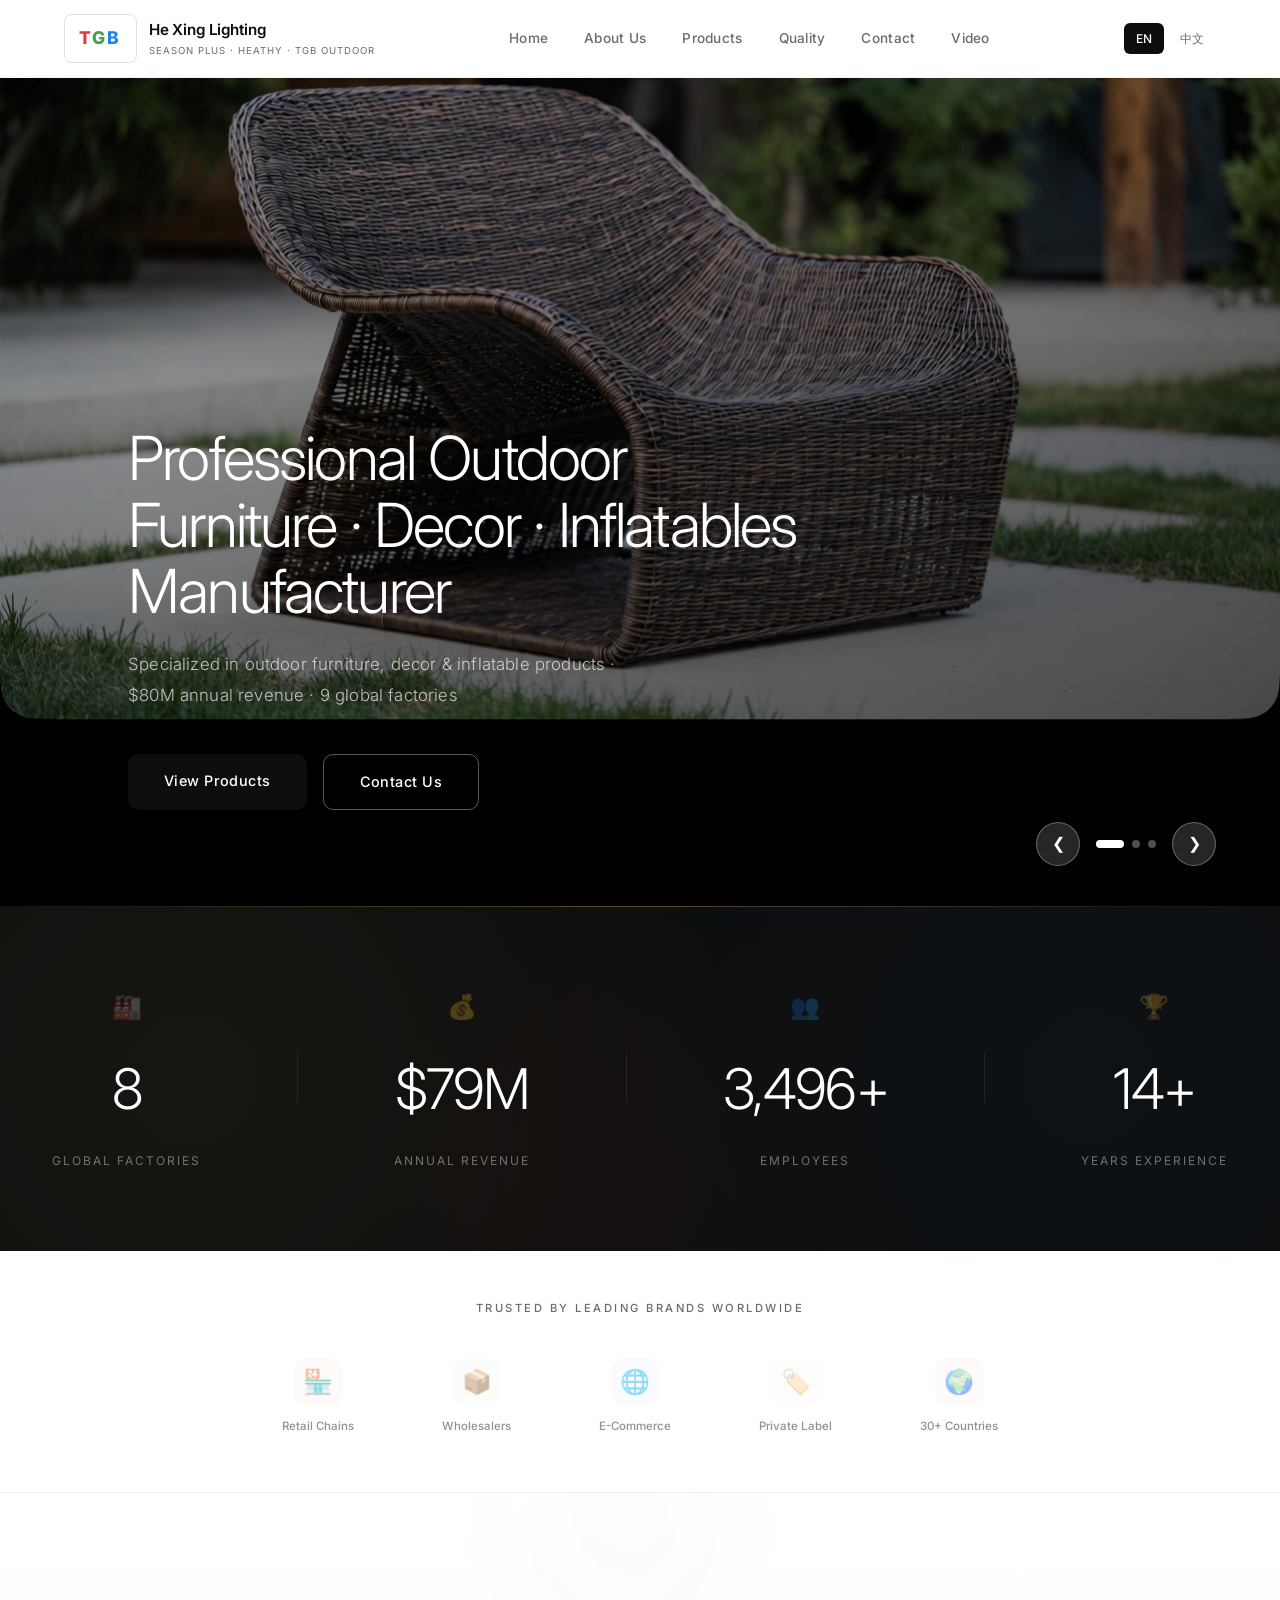
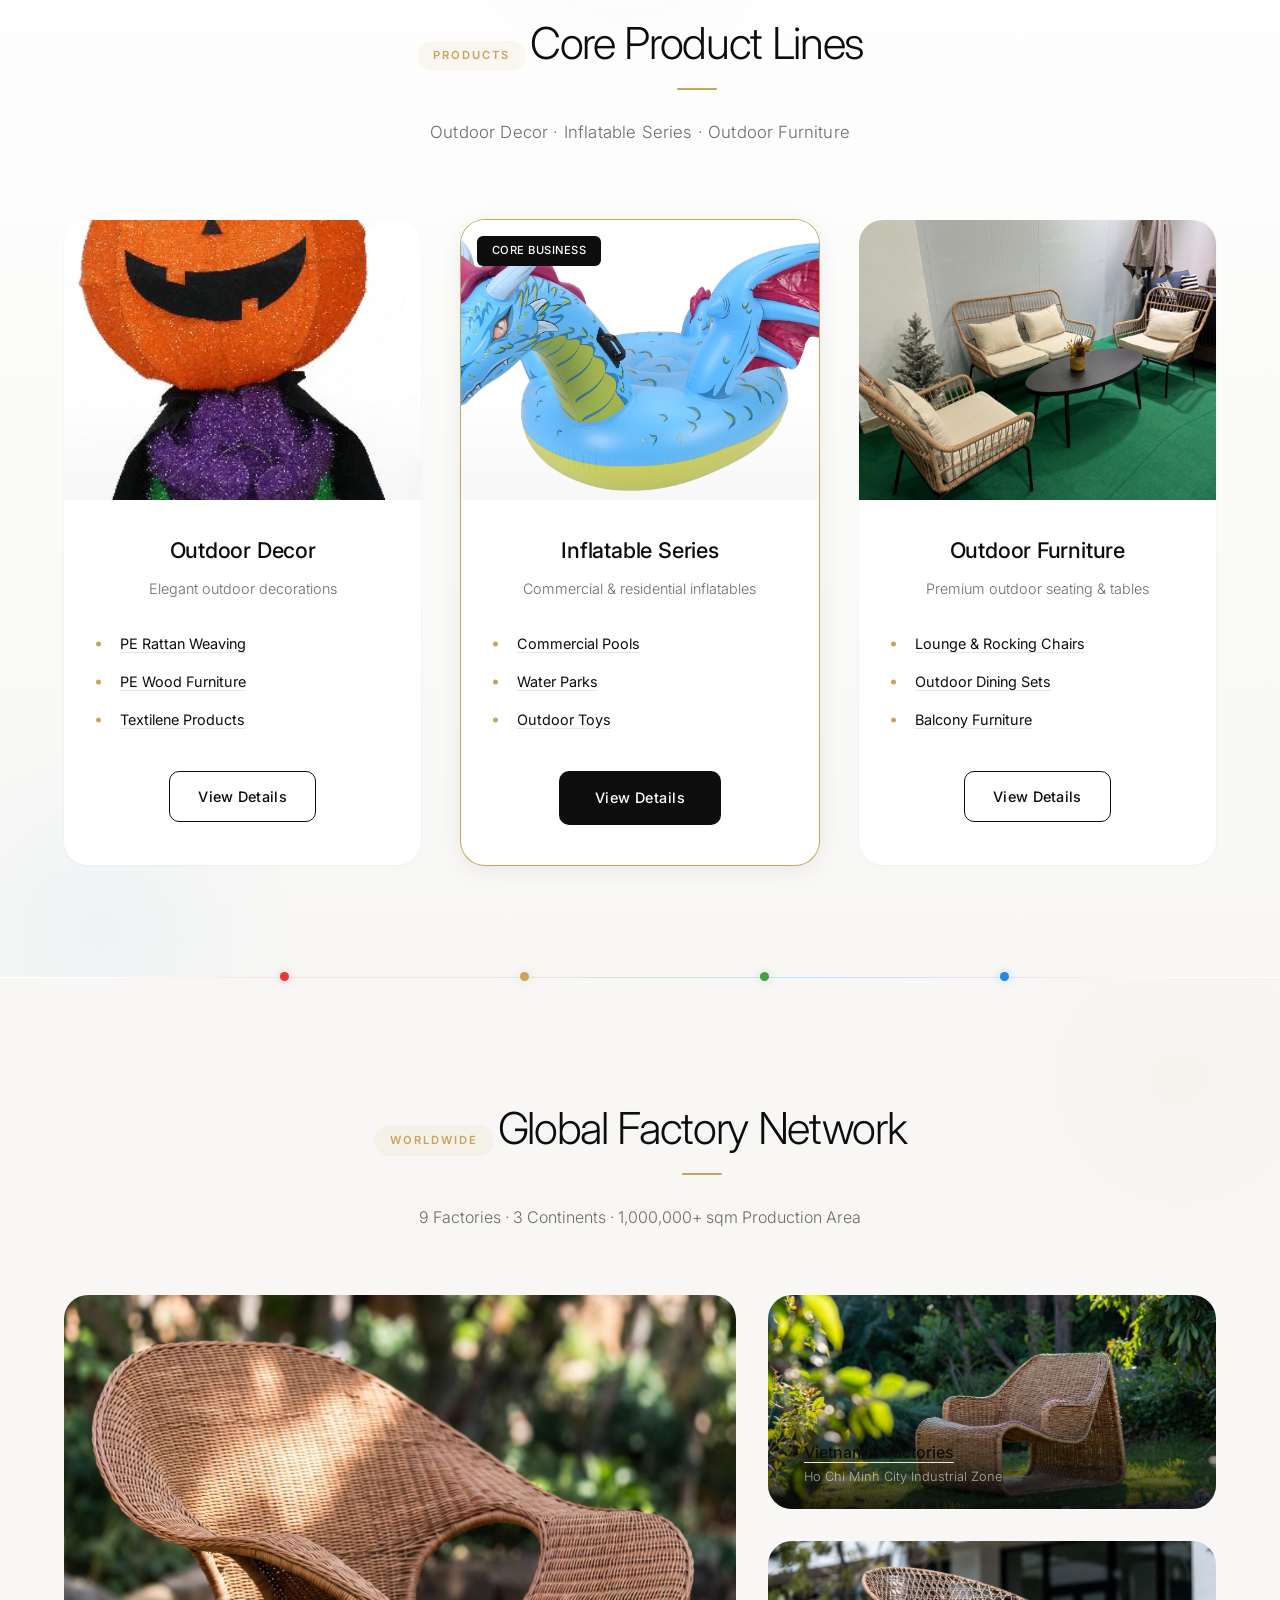
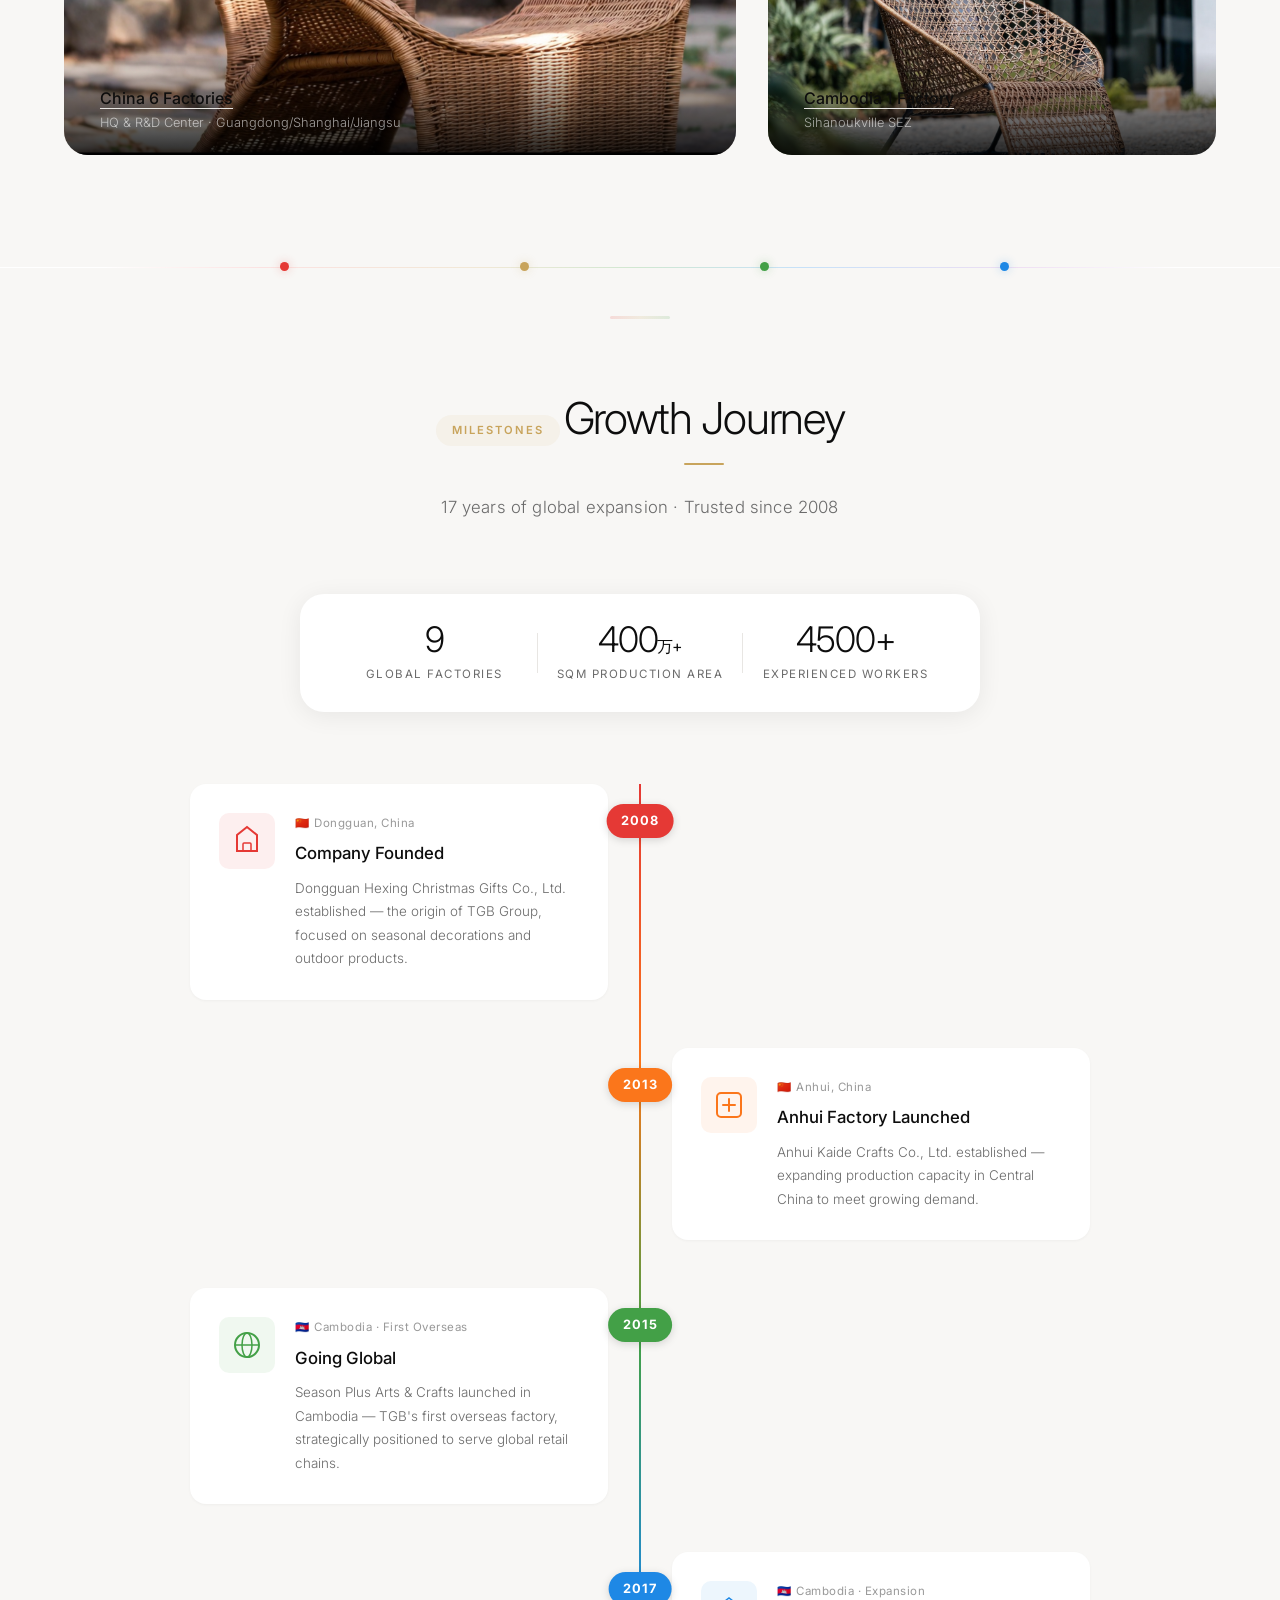
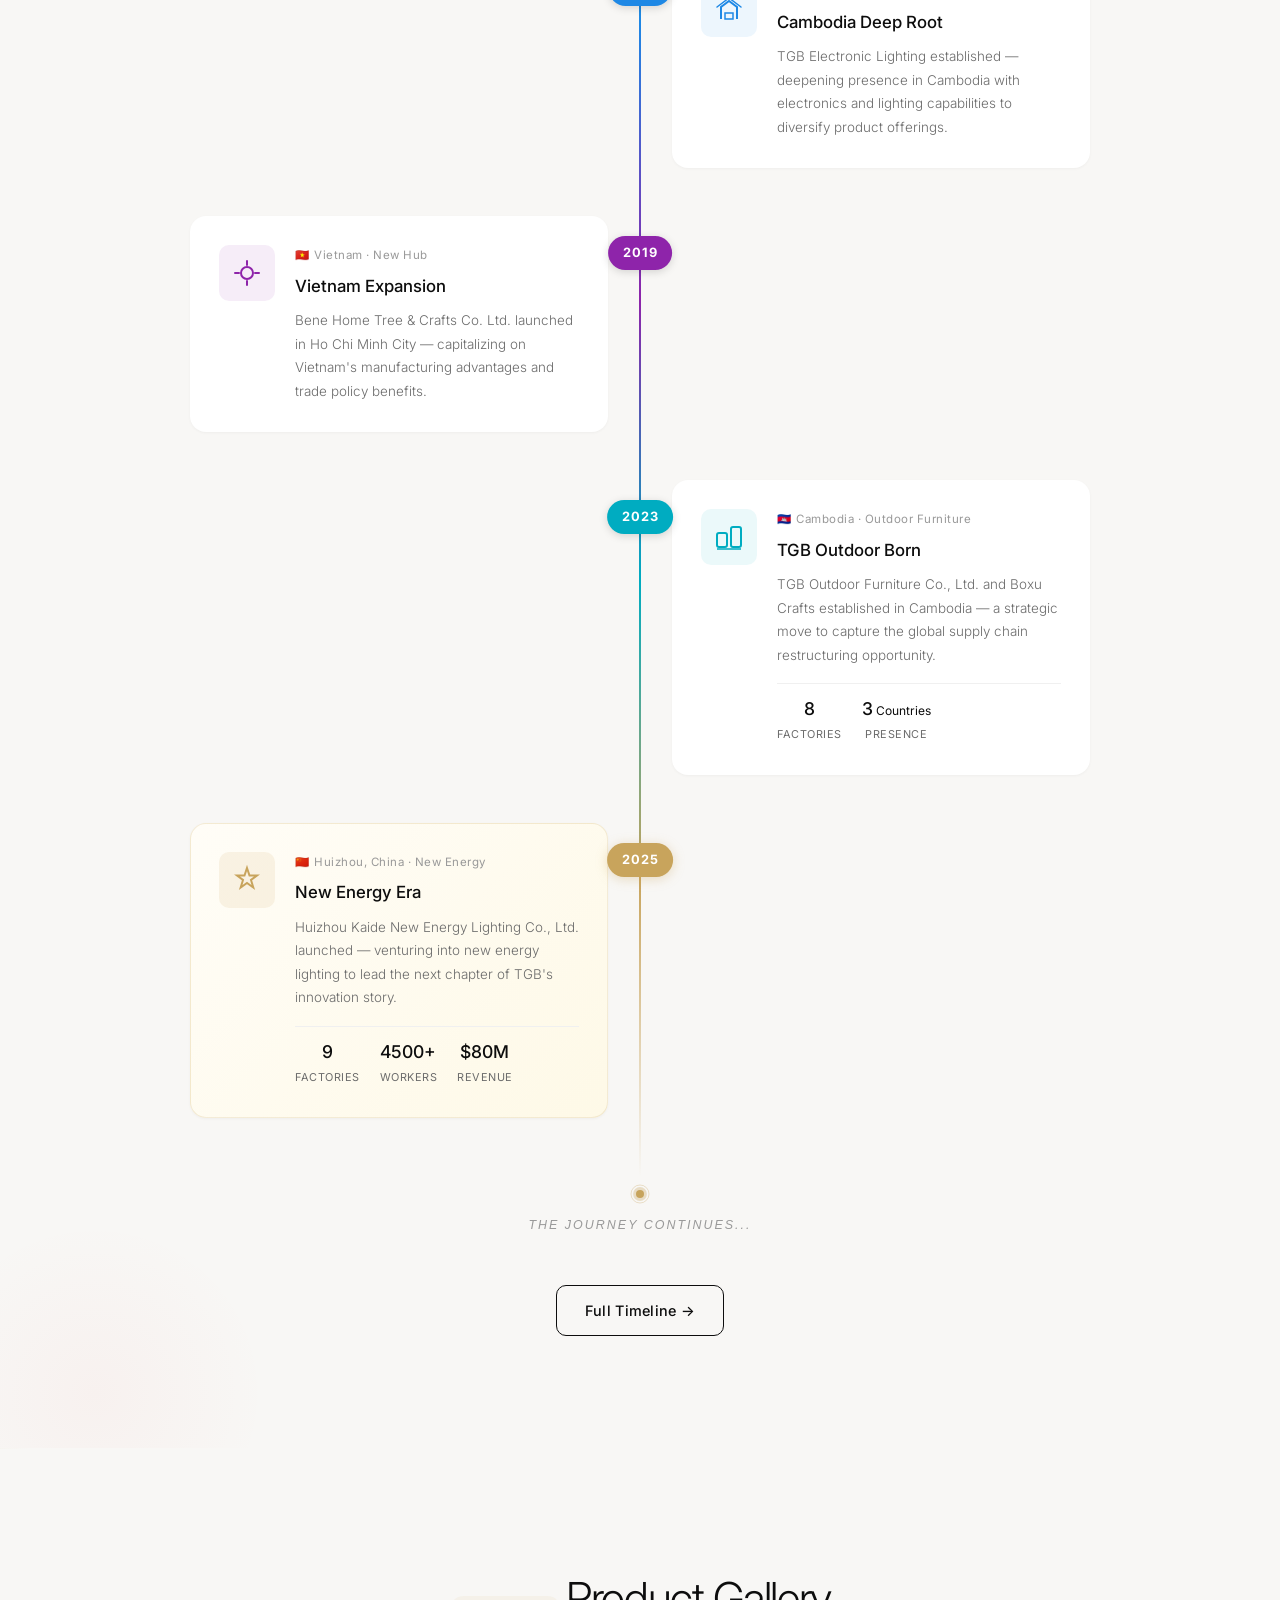
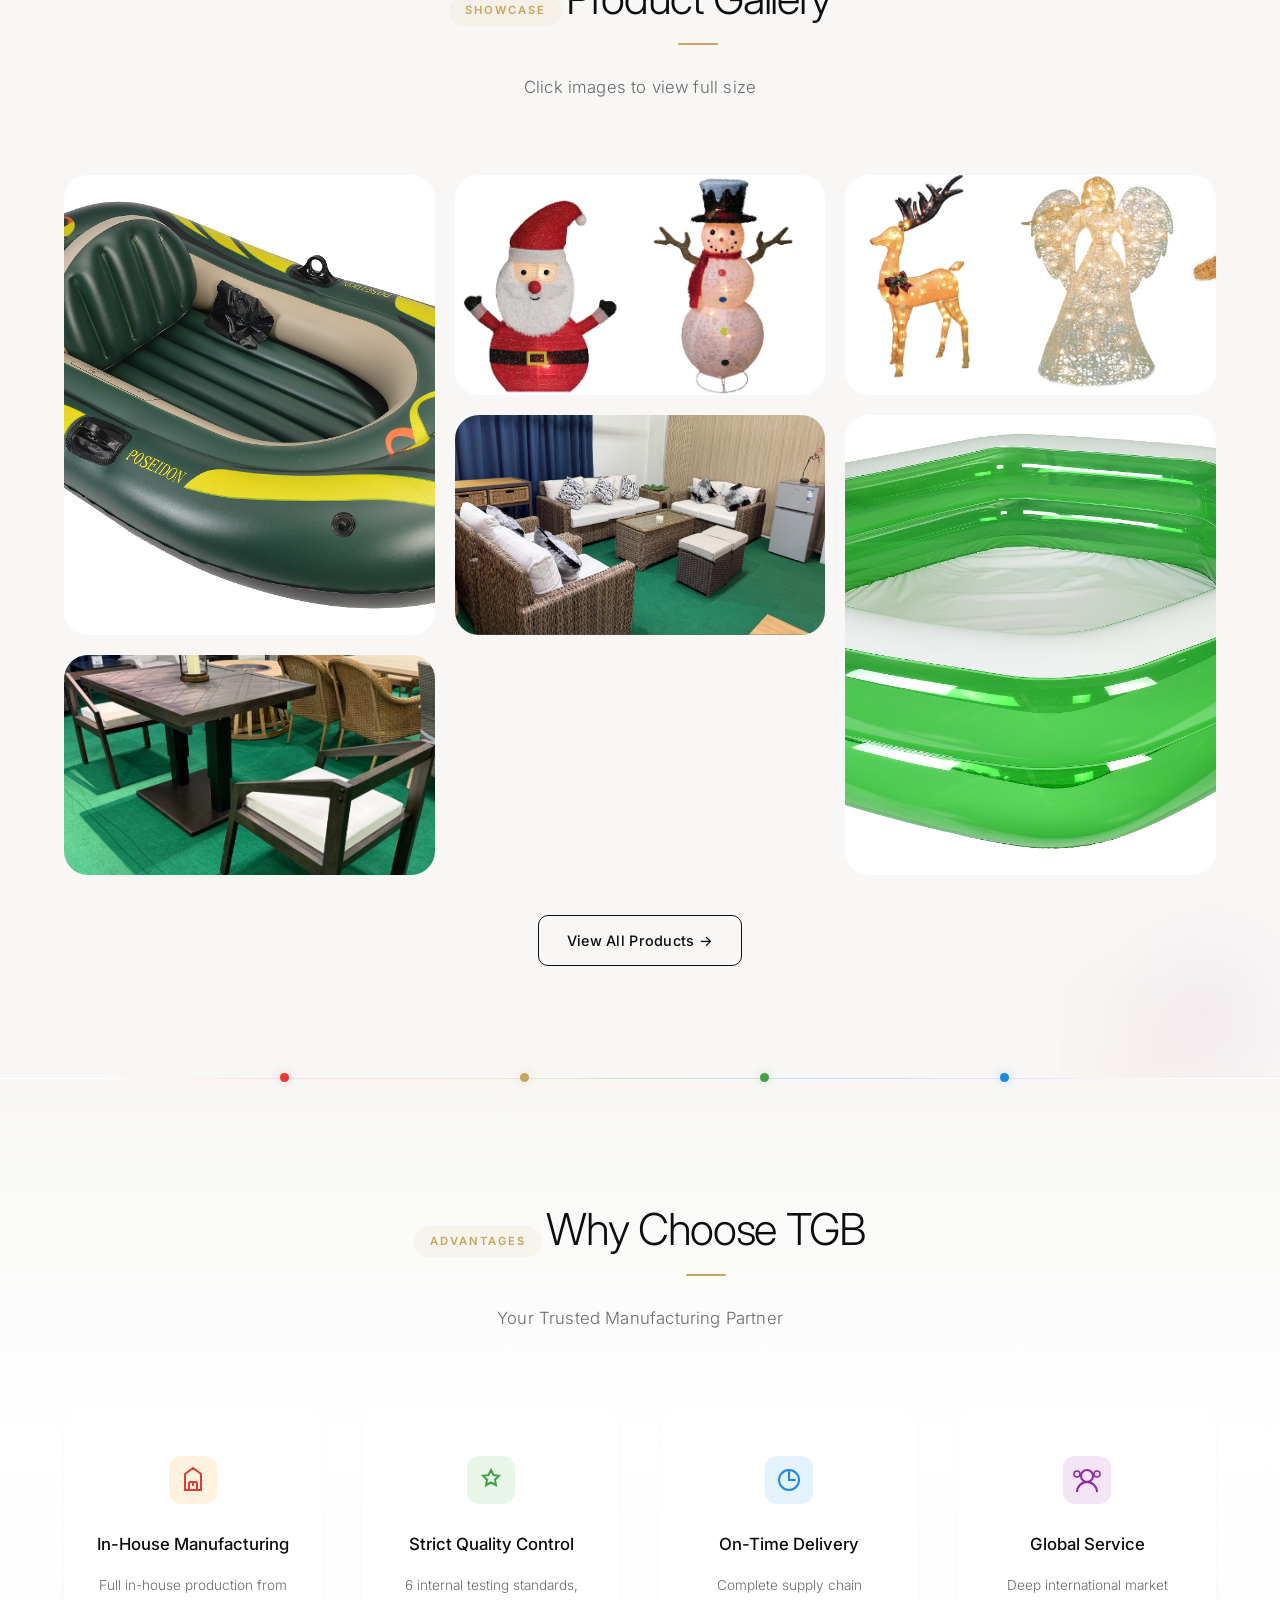
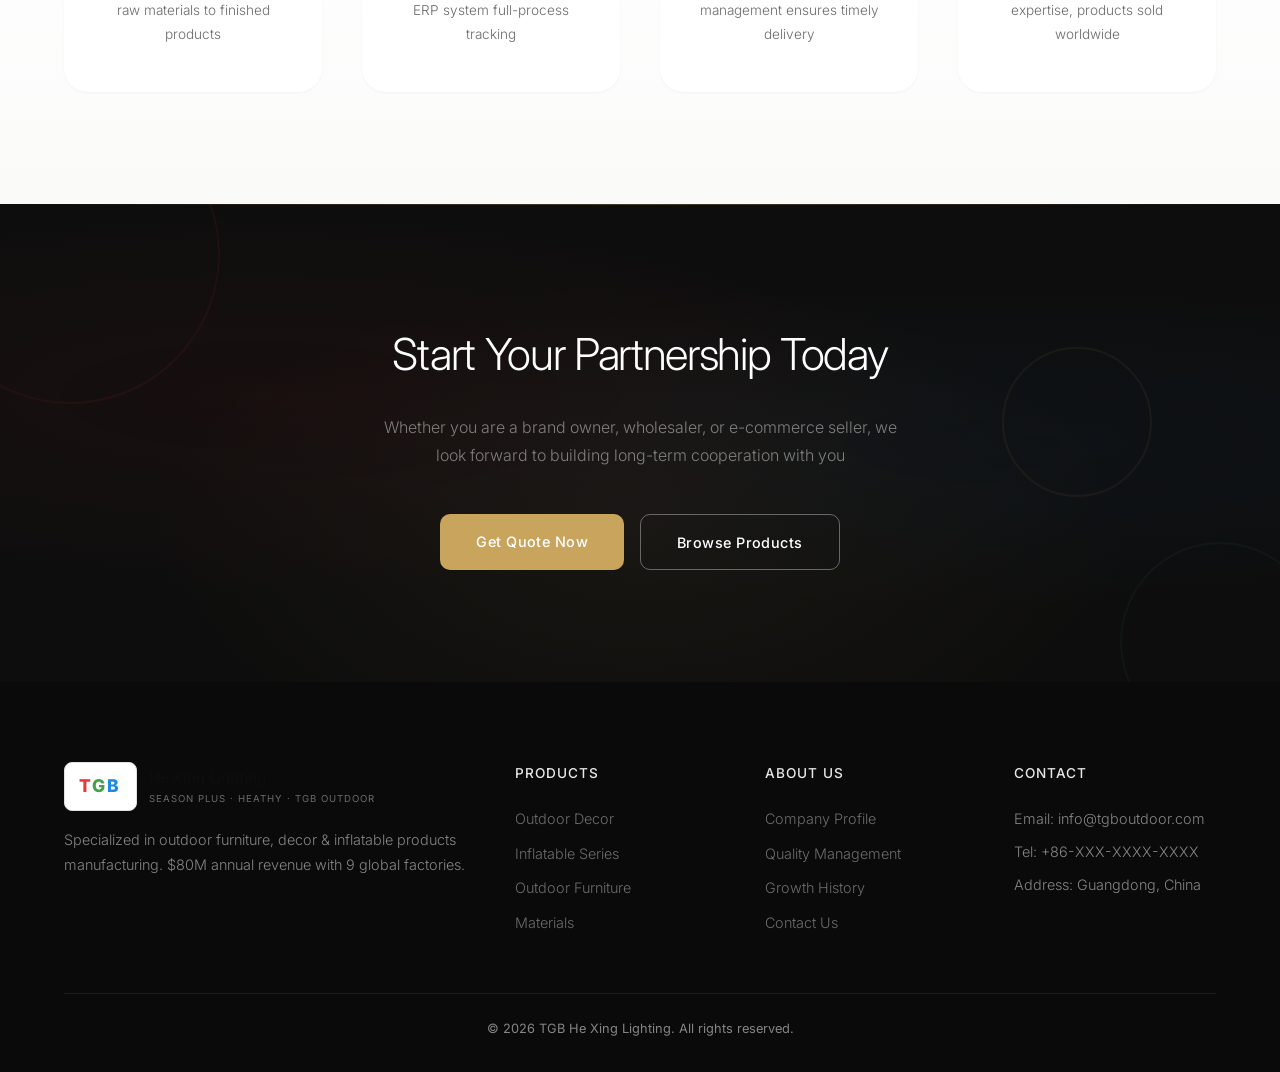
==== commit aad46ce3: "fix: 修复 about.html/contact.html 排版 + 同步全站数据 2008/3500/17年 - about.html: 修复 timeline 阶段切换（CSS + JS），修" ====
--- a/index.html
+++ b/index.html
@@ -53,7 +53,7 @@
         <div class="slide-overlay"></div>
         <div class="slide-content">
           <h1 data-en="$80 Million Annual Revenue" data-cn="年营收8000万美元">$80 Million Annual Revenue</h1>
-          <p data-en="9 Global Factories · 3000+ Employees · 15+ Years Experience · Serving clients worldwide" data-cn="全球9家工厂 · 3000+员工 · 15+年经验 · 服务全球客户">9 Global Factories · 3000+ Employees · 15+ Years Experience · Serving clients worldwide</p>
+          <p data-en="9 Global Factories · 3500+ Employees · 17+ Years Experience · Serving clients worldwide" data-cn="全球9家工厂 · 3500+员工 · 17+年经验 · 服务全球客户">9 Global Factories · 3500+ Employees · 17+ Years Experience · Serving clients worldwide</p>
           <div class="hero-btns">
             <a href="about.html" class="btn-primary" data-en="Learn More" data-cn="了解更多">Learn More</a>
             <a href="quality.html" class="btn-secondary" data-en="Quality Assurance" data-cn="品质保障">Quality Assurance</a>
@@ -99,7 +99,7 @@
     <div class="stat-divider"></div>
     <div class="stat">
       <span class="stat-icon">👥</span>
-      <span class="stat-num" data-target="3000" data-prefix="" data-suffix="+">0+</span>
+      <span class="stat-num" data-target="3500" data-prefix="" data-suffix="+">0+</span>
       <span class="stat-label" data-en="Employees" data-cn="员工人数">Employees</span>
     </div>
     <div class="stat-divider"></div>
@@ -109,6 +109,35 @@
       <span class="stat-label" data-en="Years Experience" data-cn="年经验">Years Experience</span>
     </div>
   </section>
+
+  <!-- Brand Trust Bar -->
+  <div class="brand-trust-bar">
+    <div class="brand-trust-inner">
+      <div class="brand-trust-label" data-en="Trusted By Leading Brands Worldwide" data-cn="深受全球知名品牌信賴">Trusted By Leading Brands Worldwide</div>
+      <div class="brand-trust-grid">
+        <div class="brand-trust-item">
+          <div class="bt-icon bt-icon-red">🏪</div>
+          <span class="bt-name">Retail Chains</span>
+        </div>
+        <div class="brand-trust-item">
+          <div class="bt-icon bt-icon-green">📦</div>
+          <span class="bt-name">Wholesalers</span>
+        </div>
+        <div class="brand-trust-item">
+          <div class="bt-icon bt-icon-blue">🌐</div>
+          <span class="bt-name">E-Commerce</span>
+        </div>
+        <div class="brand-trust-item">
+          <div class="bt-icon bt-icon-gold">🏷️</div>
+          <span class="bt-name">Private Label</span>
+        </div>
+        <div class="brand-trust-item">
+          <div class="bt-icon bt-icon-red">🌍</div>
+          <span class="bt-name">30+ Countries</span>
+        </div>
+      </div>
+    </div>
+  </div>
 
   <!-- Core Products -->
   <section class="section products-section">
@@ -161,6 +190,15 @@
     </div>
   </section>
 
+  <!-- Section Divider -->
+  <div class="section-divider">
+    <div class="sd-line"></div>
+    <div class="sd-dot sd-dot-1"></div>
+    <div class="sd-dot sd-dot-2"></div>
+    <div class="sd-dot sd-dot-3"></div>
+    <div class="sd-dot sd-dot-4"></div>
+  </div>
+
   <!-- Factory Showcase -->
   <section class="factory-showcase">
     <div class="factory-showcase-header">
@@ -195,32 +233,158 @@
     </div>
   </section>
 
+  <!-- Section Divider -->
+  <div class="section-divider">
+    <div class="sd-line"></div>
+    <div class="sd-dot sd-dot-1"></div>
+    <div class="sd-dot sd-dot-2"></div>
+    <div class="sd-dot sd-dot-3"></div>
+    <div class="sd-dot sd-dot-4"></div>
+  </div>
+
   <!-- Timeline Preview -->
   <section class="section timeline-section">
     <div class="section-header">
       <span class="section-tag" data-en="MILESTONES" data-cn="里程碑">MILESTONES</span>
       <h2 data-en="Growth Journey" data-cn="发展历程">Growth Journey</h2>
-      <p data-en="26 years of excellence" data-cn="26年卓越历程">26 years of excellence</p>
-    </div>
-    <div class="timeline-mini">
-      <div class="timeline-item">
-        <span class="year">1998</span>
-        <span class="event" data-en="Company Founded" data-cn="公司成立">Company Founded</span>
-      </div>
-      <div class="timeline-item">
-        <span class="year">2010</span>
-        <span class="event" data-en="Inflatable Market Entry" data-cn="进入充气市场">Inflatable Market Entry</span>
-      </div>
-      <div class="timeline-item">
-        <span class="year">2019</span>
-        <span class="event" data-en="Vietnam Expansion" data-cn="越南扩张">Vietnam Expansion</span>
-      </div>
-      <div class="timeline-item">
-        <span class="year tgm-last"><span class="tgm-now">2024</span></span>
-        <span class="event" data-en="Global Leader" data-cn="全球领导者">Global Leader</span>
-      </div>
-    </div>
-    <div style="text-align:center;margin-top:2rem;">
+      <p data-en="17 years of global expansion · Trusted since 2008" data-cn="17年全球扩张 · 自2008年深受信赖">17 years of global expansion · Trusted since 2008</p>
+    </div>
+
+    <!-- 頂部統計 -->
+    <div class="tv-summary">
+      <div class="tv-summary-item">
+        <strong>9</strong>
+        <span data-en="Global Factories" data-cn="全球工厂">Global Factories</span>
+      </div>
+      <div class="tv-summary-divider"></div>
+      <div class="tv-summary-item">
+        <strong>400<small data-en="万+" data-cn="万+">万+</small></strong>
+        <span data-en="sqm Production Area" data-cn="平方米生产空间">sqm Production Area</span>
+      </div>
+      <div class="tv-summary-divider"></div>
+      <div class="tv-summary-item">
+        <strong>4500+</strong>
+        <span data-en="Experienced Workers" data-cn="专业员工">Experienced Workers</span>
+      </div>
+    </div>
+
+    <div class="timeline-vertical">
+      <!-- Node 1: 2008 -->
+      <div class="tv-node tv-left">
+        <div class="tv-year-badge" style="background:#E53935;">2008</div>
+        <div class="tv-card">
+          <div class="tv-card-icon" style="background:rgba(229,57,53,0.08);">
+            <svg width="32" height="32" viewBox="0 0 32 32" fill="none"><path d="M6 26V10l10-8 10 8v16H6z" stroke="#E53935" stroke-width="2" fill="none"/><rect x="12" y="18" width="8" height="8" rx="1" stroke="#E53935" stroke-width="1.5" fill="none"/></svg>
+          </div>
+          <div class="tv-card-body">
+            <div class="tv-location">🇨🇳 <span data-en="Dongguan, China" data-cn="中国 · 东莞">Dongguan, China</span></div>
+            <h3 data-en="Company Founded" data-cn="公司成立">Company Founded</h3>
+            <p data-en="Dongguan Hexing Christmas Gifts Co., Ltd. established — the origin of TGB Group, focused on seasonal decorations and outdoor products." data-cn="东莞市合兴圣诞礼品有限公司成立，TGB集团的起源，专注于季节性装饰品与户外产品。">Dongguan Hexing Christmas Gifts Co., Ltd. established — the origin of TGB Group, focused on seasonal decorations and outdoor products.</p>
+          </div>
+        </div>
+      </div>
+      <!-- Node 2: 2013 -->
+      <div class="tv-node tv-right">
+        <div class="tv-year-badge" style="background:#FB761B;">2013</div>
+        <div class="tv-card">
+          <div class="tv-card-icon" style="background:rgba(251,118,27,0.08);">
+            <svg width="32" height="32" viewBox="0 0 32 32" fill="none"><rect x="4" y="4" width="24" height="24" rx="4" stroke="#FB761B" stroke-width="2" fill="none"/><path d="M10 16h12M16 10v12" stroke="#FB761B" stroke-width="2" stroke-linecap="round"/></svg>
+          </div>
+          <div class="tv-card-body">
+            <div class="tv-location">🇨🇳 <span data-en="Anhui, China" data-cn="中国 · 安徽">Anhui, China</span></div>
+            <h3 data-en="Anhui Factory Launched" data-cn="安徽工厂启动">Anhui Factory Launched</h3>
+            <p data-en="Anhui Kaide Crafts Co., Ltd. established — expanding production capacity in Central China to meet growing demand." data-cn="安徽凯德工艺品有限公司成立，在华中地区扩大产能以满足增长需求。">Anhui Kaide Crafts Co., Ltd. established — expanding production capacity in Central China to meet growing demand.</p>
+          </div>
+        </div>
+      </div>
+      <!-- Node 3: 2015 -->
+      <div class="tv-node tv-left">
+        <div class="tv-year-badge" style="background:#43A047;">2015</div>
+        <div class="tv-card">
+          <div class="tv-card-icon" style="background:rgba(67,160,71,0.08);">
+            <svg width="32" height="32" viewBox="0 0 32 32" fill="none"><circle cx="16" cy="16" r="12" stroke="#43A047" stroke-width="2" fill="none"/><ellipse cx="16" cy="16" rx="5" ry="12" stroke="#43A047" stroke-width="1.5" fill="none"/><line x1="4" y1="16" x2="28" y2="16" stroke="#43A047" stroke-width="1.5"/></svg>
+          </div>
+          <div class="tv-card-body">
+            <div class="tv-location">🇰🇭 <span data-en="Cambodia · First Overseas" data-cn="柬埔寨 · 首个海外工厂">Cambodia · First Overseas</span></div>
+            <h3 data-en="Going Global" data-cn="走向全球">Going Global</h3>
+            <p data-en="Season Plus Arts & Crafts launched in Cambodia — TGB's first overseas factory, strategically positioned to serve global retail chains." data-cn="柬埔寨Season Plus工艺品公司启动，TGB首个海外工厂，战略性布局服务全球零售连锁。">Season Plus Arts & Crafts launched in Cambodia — TGB's first overseas factory, strategically positioned to serve global retail chains.</p>
+          </div>
+        </div>
+      </div>
+      <!-- Node 4: 2017 -->
+      <div class="tv-node tv-right">
+        <div class="tv-year-badge" style="background:#1E88E5;">2017</div>
+        <div class="tv-card">
+          <div class="tv-card-icon" style="background:rgba(30,136,229,0.08);">
+            <svg width="32" height="32" viewBox="0 0 32 32" fill="none"><path d="M8 26V14l8-6 8 6v12" stroke="#1E88E5" stroke-width="2" fill="none"/><rect x="12" y="20" width="8" height="6" stroke="#1E88E5" stroke-width="1.5" fill="none"/><path d="M4 14l12-9 12 9" stroke="#1E88E5" stroke-width="1.5" stroke-linecap="round"/></svg>
+          </div>
+          <div class="tv-card-body">
+            <div class="tv-location">🇰🇭 <span data-en="Cambodia · Expansion" data-cn="柬埔寨 · 扩张">Cambodia · Expansion</span></div>
+            <h3 data-en="Cambodia Deep Root" data-cn="柬埔寨深耕">Cambodia Deep Root</h3>
+            <p data-en="TGB Electronic Lighting established — deepening presence in Cambodia with electronics and lighting capabilities to diversify product offerings." data-cn="TGB电子灯饰有限公司成立，深化在柬埔寨的布局，拓展电子灯饰产品线。">TGB Electronic Lighting established — deepening presence in Cambodia with electronics and lighting capabilities to diversify product offerings.</p>
+          </div>
+        </div>
+      </div>
+      <!-- Node 5: 2019 -->
+      <div class="tv-node tv-left">
+        <div class="tv-year-badge" style="background:#8E24AA;">2019</div>
+        <div class="tv-card">
+          <div class="tv-card-icon" style="background:rgba(142,36,170,0.08);">
+            <svg width="32" height="32" viewBox="0 0 32 32" fill="none"><path d="M10 16a6 6 0 1 1 12 0 6 6 0 0 1-12 0z" stroke="#8E24AA" stroke-width="2" fill="none"/><path d="M4 16h4M24 16h4M16 4v4M16 24v4" stroke="#8E24AA" stroke-width="2" stroke-linecap="round"/></svg>
+          </div>
+          <div class="tv-card-body">
+            <div class="tv-location">🇻🇳 <span data-en="Vietnam · New Hub" data-cn="越南 · 新基地">Vietnam · New Hub</span></div>
+            <h3 data-en="Vietnam Expansion" data-cn="越南扩张">Vietnam Expansion</h3>
+            <p data-en="Bene Home Tree & Crafts Co. Ltd. launched in Ho Chi Minh City — capitalizing on Vietnam's manufacturing advantages and trade policy benefits." data-cn="越南胡志明市Bene Home Tree工艺品公司启动，借助越南制造优势与贸易政策红利，扩大东南亚布局。">Bene Home Tree & Crafts Co. Ltd. launched in Ho Chi Minh City — capitalizing on Vietnam's manufacturing advantages and trade policy benefits.</p>
+          </div>
+        </div>
+      </div>
+      <!-- Node 6: 2023 -->
+      <div class="tv-node tv-right">
+        <div class="tv-year-badge" style="background:#00ACC1;">2023</div>
+        <div class="tv-card">
+          <div class="tv-card-icon" style="background:rgba(0,172,193,0.08);">
+            <svg width="32" height="32" viewBox="0 0 32 32" fill="none"><rect x="4" y="12" width="10" height="14" rx="2" stroke="#00ACC1" stroke-width="2" fill="none"/><rect x="18" y="6" width="10" height="20" rx="2" stroke="#00ACC1" stroke-width="2" fill="none"/><line x1="4" y1="28" x2="28" y2="28" stroke="#00ACC1" stroke-width="1.5"/></svg>
+          </div>
+          <div class="tv-card-body">
+            <div class="tv-location">🇰🇭 <span data-en="Cambodia · Outdoor Furniture" data-cn="柬埔寨 · 户外家具">Cambodia · Outdoor Furniture</span></div>
+            <h3 data-en="TGB Outdoor Born" data-cn="TGB户外诞生">TGB Outdoor Born</h3>
+            <p data-en="TGB Outdoor Furniture Co., Ltd. and Boxu Crafts established in Cambodia — a strategic move to capture the global supply chain restructuring opportunity." data-cn="柬埔寨TGB户外家具及博旭工艺品公司成立，战略性把握全球供应链重组机遇。">TGB Outdoor Furniture Co., Ltd. and Boxu Crafts established in Cambodia — a strategic move to capture the global supply chain restructuring opportunity.</p>
+            <div class="tv-card-stats">
+              <div><strong>8</strong><span data-en="Factories" data-cn="工厂">Factories</span></div>
+              <div><strong>3<small data-en=" Countries" data-cn="个国家"> Countries</small></strong><span data-en="Presence" data-cn="布局">Presence</span></div>
+            </div>
+          </div>
+        </div>
+      </div>
+      <!-- Node 7: 2025 -->
+      <div class="tv-node tv-left">
+        <div class="tv-year-badge tv-year-gold">2025</div>
+        <div class="tv-card tv-card-gold">
+          <div class="tv-card-icon" style="background:rgba(200,164,92,0.12);">
+            <svg width="32" height="32" viewBox="0 0 32 32" fill="none"><path d="M16 4l2.5 7.5H26l-6 4.5 2.3 7.5L16 19l-6.3 4.5L12 16 6 11.5h7.5z" stroke="#C8A45C" stroke-width="2" fill="none"/></svg>
+          </div>
+          <div class="tv-card-body">
+            <div class="tv-location">🇨🇳 <span data-en="Huizhou, China · New Energy" data-cn="中国 · 惠州 · 新能源">Huizhou, China · New Energy</span></div>
+            <h3 data-en="New Energy Era" data-cn="新能源时代">New Energy Era</h3>
+            <p data-en="Huizhou Kaide New Energy Lighting Co., Ltd. launched — venturing into new energy lighting to lead the next chapter of TGB's innovation story." data-cn="惠州凯德新能源灯饰有限公司成立，进军新能源灯饰领域，开启TGB创新发展新篇章。">Huizhou Kaide New Energy Lighting Co., Ltd. launched — venturing into new energy lighting to lead the next chapter of TGB's innovation story.</p>
+            <div class="tv-card-stats">
+              <div><strong>9</strong><span data-en="Factories" data-cn="工厂">Factories</span></div>
+              <div><strong>4500+</strong><span data-en="Workers" data-cn="员工">Workers</span></div>
+              <div><strong>$80M</strong><span data-en="Revenue" data-cn="营收">Revenue</span></div>
+            </div>
+          </div>
+        </div>
+      </div>
+      <!-- Future dot -->
+      <div class="tv-future">
+        <div class="tv-future-dot">
+          <svg width="24" height="24" viewBox="0 0 24 24" fill="none"><circle cx="12" cy="12" r="4" fill="#C8A45C"/><circle cx="12" cy="12" r="9" stroke="#C8A45C" stroke-width="1" opacity="0.3"/><circle cx="12" cy="12" r="4" fill="#C8A45C"><animate attributeName="r" values="4;7;4" dur="2s" repeatCount="indefinite"/><animate attributeName="opacity" values="1;0.3;1" dur="2s" repeatCount="indefinite"/></circle></svg>
+        </div>
+        <span data-en="The journey continues..." data-cn="征程仍在继续…">The journey continues...</span>
+      </div>
+    </div>
+    <div style="text-align:center;margin-top:3rem;">
       <a href="about.html" class="btn-outline" data-en="Full Timeline →" data-cn="完整历程 →">Full Timeline →</a>
     </div>
   </section>
@@ -263,6 +427,15 @@
     </div>
   </section>
 
+  <!-- Section Divider -->
+  <div class="section-divider">
+    <div class="sd-line"></div>
+    <div class="sd-dot sd-dot-1"></div>
+    <div class="sd-dot sd-dot-2"></div>
+    <div class="sd-dot sd-dot-3"></div>
+    <div class="sd-dot sd-dot-4"></div>
+  </div>
+
   <!-- Why Choose Us -->
   <section class="section why-section">
     <div class="section-header">
@@ -296,6 +469,9 @@
 
   <!-- CTA -->
   <section class="cta-section">
+    <div class="cta-decor-1"></div>
+    <div class="cta-decor-2"></div>
+    <div class="cta-decor-3"></div>
     <h2 data-en="Start Your Partnership Today" data-cn="立即开启合作之旅">Start Your Partnership Today</h2>
     <p data-en="Whether you are a brand owner, wholesaler, or e-commerce seller, we look forward to building long-term cooperation with you" data-cn="无论您是品牌商、批发商还是电商卖家，我们期待与您建立长期合作">Whether you are a brand owner, wholesaler, or e-commerce seller, we look forward to building long-term cooperation with you</p>
     <div class="cta-btns">
--- a/style.css
+++ b/style.css
@@ -174,7 +174,10 @@
   display: block; font-size: 3.5rem; font-weight: 300; color: #fff;
   transition: transform 0.3s, color 0.3s; letter-spacing: -0.03em;
 }
-.stat-num.counting { transform: scale(1.05); }
+.stat:nth-child(1) .stat-num:hover { color: #e53935; text-shadow: 0 0 30px rgba(229,57,53,0.3); }
+.stat:nth-child(3) .stat-num:hover { color: #43a047; text-shadow: 0 0 30px rgba(67,160,71,0.3); }
+.stat:nth-child(5) .stat-num:hover { color: #1e88e5; text-shadow: 0 0 30px rgba(30,136,229,0.3); }
+.stat:nth-child(7) .stat-num:hover { color: #C8A45C; text-shadow: 0 0 30px rgba(200,164,92,0.3); }
 .stat-label { font-size: 0.75rem; color: rgba(255,255,255,0.4); margin-top: 0.75rem; display: block; letter-spacing: 2px; text-transform: uppercase; }
 .stat-divider {
   width: 1px; height: 50px; background: rgba(255,255,255,0.08);
@@ -190,7 +193,15 @@
 .stat:hover .stat-num { color: var(--gold); }
 
 /* ===== Section ===== */
-.section { padding: 7rem 4rem; max-width: 1400px; margin: 0 auto; }
+.section { padding: 7rem 4rem; max-width: 1400px; margin: 0 auto; position: relative; }
+.section::before {
+  content: '';
+  position: absolute; top: 3rem; left: 50%; transform: translateX(-50%);
+  width: 60px; height: 3px;
+  background: linear-gradient(90deg, #e53935, #C8A45C, #43a047);
+  border-radius: 2px;
+  opacity: 0.15;
+}
 .section-header { text-align: center; margin-bottom: 4.5rem; }
 .section-header h2 {
   font-size: 2.75rem; color: var(--dark); margin-bottom: 1rem; font-weight: 300; letter-spacing: -0.03em;
@@ -211,18 +222,82 @@
   margin-bottom: 1rem;
 }
 
+/* ===== Brand Trust Bar ===== */
+.brand-trust-bar {
+  background: #fff; padding: 3rem 4rem;
+  border-bottom: 1px solid var(--border);
+}
+.brand-trust-inner {
+  max-width: 1200px; margin: 0 auto;
+  text-align: center;
+}
+.brand-trust-label {
+  font-size: 0.7rem; color: var(--gray); letter-spacing: 2.5px; text-transform: uppercase;
+  margin-bottom: 2rem; font-weight: 500;
+}
+.brand-trust-grid {
+  display: flex; justify-content: center; align-items: center; gap: 3.5rem;
+  flex-wrap: wrap;
+}
+.brand-trust-item {
+  display: flex; flex-direction: column; align-items: center; gap: 0.6rem;
+  opacity: 0.45; transition: all 0.4s ease; cursor: default;
+  padding: 0.5rem 1rem;
+}
+.brand-trust-item:hover { opacity: 1; transform: translateY(-3px); }
+.bt-icon {
+  width: 48px; height: 48px; border-radius: 12px;
+  display: flex; align-items: center; justify-content: center;
+  font-size: 1.5rem; transition: all 0.3s;
+}
+.bt-icon-red { background: rgba(229,57,53,0.06); }
+.bt-icon-green { background: rgba(67,160,71,0.06); }
+.bt-icon-blue { background: rgba(30,136,229,0.06); }
+.bt-icon-gold { background: rgba(200,164,92,0.06); }
+.bt-name { font-size: 0.72rem; color: var(--dark); font-weight: 500; }
+
+/* ===== Section Decorative Divider ===== */
+.section-divider {
+  max-width: 1200px; margin: 0 auto; padding: 0 4rem;
+  position: relative; z-index: 1;
+}
+.sd-line {
+  height: 1px;
+  background:
+    linear-gradient(90deg,
+      transparent 0%,
+      rgba(229,57,53,0.15) 15%,
+      rgba(200,164,92,0.25) 35%,
+      rgba(67,160,71,0.25) 50%,
+      rgba(30,136,229,0.25) 65%,
+      rgba(142,36,170,0.15) 85%,
+      transparent 100%
+    );
+  position: relative;
+}
+.sd-dot {
+  position: absolute; top: -5px;
+  width: 9px; height: 9px; border-radius: 50%;
+}
+.sd-dot-1 { left: 20%; background: #e53935; box-shadow: 0 0 10px rgba(229,57,53,0.3); }
+.sd-dot-2 { left: 40%; background: #C8A45C; box-shadow: 0 0 10px rgba(200,164,92,0.3); }
+.sd-dot-3 { left: 60%; background: #43a047; box-shadow: 0 0 10px rgba(67,160,71,0.3); }
+.sd-dot-4 { left: 80%; background: #1e88e5; box-shadow: 0 0 10px rgba(30,136,229,0.3); }
+
 /* ===== Products ===== */
-.products-section { position: relative; overflow: hidden; }
+.products-section { position: relative; overflow: hidden; background: linear-gradient(180deg, #fff 0%, #fafbf9 50%, #f8f7f5 100%); }
 .products-section::before {
   content: '';
   position: absolute; top: -200px; right: -150px; width: 500px; height: 500px;
-  background: radial-gradient(circle, rgba(200,164,92,0.04) 0%, transparent 70%);
+  background:
+    radial-gradient(circle, rgba(229,57,53,0.06) 0%, transparent 50%),
+    radial-gradient(circle at 40% 40%, rgba(200,164,92,0.05) 0%, transparent 55%);
   pointer-events: none;
 }
 .products-section::after {
   content: '';
   position: absolute; bottom: -150px; left: -100px; width: 400px; height: 400px;
-  background: radial-gradient(circle, rgba(30,136,229,0.03) 0%, transparent 70%);
+  background: radial-gradient(circle, rgba(30,136,229,0.04) 0%, transparent 70%);
   pointer-events: none;
 }
 .products-grid { display: grid; grid-template-columns: repeat(3, 1fr); gap: 2.5rem; position: relative; z-index: 1; }
@@ -231,6 +306,15 @@
   text-align: center; transition: var(--transition-smooth); background: #fff; position: relative;
   box-shadow: var(--shadow-sm);
 }
+.product-card::before {
+  content: '';
+  position: absolute; top: 0; left: 0; right: 0; height: 3px;
+  opacity: 0; transition: opacity 0.4s;
+}
+.product-card:nth-child(1)::before { background: linear-gradient(90deg, #e53935, #ff6f60); }
+.product-card:nth-child(2)::before { background: linear-gradient(90deg, #C8A45C, #e8c97a); }
+.product-card:nth-child(3)::before { background: linear-gradient(90deg, #1e88e5, #64b5f6); }
+.product-card:hover::before { opacity: 1; }
 .product-card:hover { transform: translateY(-10px); box-shadow: var(--shadow-xl); }
 .product-card.featured { box-shadow: 0 0 0 1px var(--gold), var(--shadow-md); }
 .product-card.featured:hover { box-shadow: 0 0 0 1px var(--gold), var(--shadow-xl); }
@@ -321,6 +405,85 @@
   background: radial-gradient(circle, rgba(229,57,53,0.03) 0%, transparent 70%);
   pointer-events: none;
 }
+
+/* ===== TV Summary Bar ===== */
+.tv-summary {
+  display: flex; justify-content: center; align-items: center;
+  max-width: 680px; margin: 0 auto 4.5rem;
+  background: #fff; border-radius: var(--radius-lg); box-shadow: var(--shadow-md);
+  padding: 1.75rem 2.5rem; position: relative; z-index: 1;
+}
+.tv-summary-item { text-align: center; flex: 1; }
+.tv-summary-item strong { display: block; font-size: 2.2rem; font-weight: 300; color: var(--dark); letter-spacing: -0.03em; line-height: 1; }
+.tv-summary-item strong small { font-size: 1rem; font-weight: 400; }
+.tv-summary-item span { font-size: 0.72rem; color: var(--gray); letter-spacing: 1.5px; text-transform: uppercase; margin-top: 0.4rem; display: block; font-weight: 400; }
+.tv-summary-divider { width: 1px; height: 40px; background: var(--border-soft); flex-shrink: 0; margin: 0 0.5rem; }
+
+/* ===== Timeline Vertical ===== */
+.timeline-vertical {
+  position: relative; max-width: 900px; margin: 0 auto;
+}
+.timeline-vertical::before {
+  content: '';
+  position: absolute; top: 0; bottom: 60px; left: 50%; transform: translateX(-50%);
+  width: 2px;
+  background: linear-gradient(180deg, #E53935 0%, #FB761B 14%, #43A047 28%, #1E88E5 42%, #8E24AA 56%, #00ACC1 70%, #C8A45C 85%, transparent 100%);
+  z-index: 0;
+}
+
+/* ===== TV Node ===== */
+.tv-node {
+  display: flex; align-items: flex-start; gap: 2.5rem;
+  margin-bottom: 3rem; position: relative; z-index: 1;
+}
+.tv-node.tv-left { flex-direction: row; justify-content: flex-start; padding-right: calc(50% + 2rem); }
+.tv-node.tv-right { flex-direction: row-reverse; justify-content: flex-start; padding-left: calc(50% + 2rem); }
+
+.tv-year-badge {
+  position: absolute; left: 50%; transform: translateX(-50%);
+  color: #fff; font-size: 0.8rem; font-weight: 700; letter-spacing: 1px;
+  padding: 0.35rem 0.9rem; border-radius: 20px;
+  white-space: nowrap; top: 1.25rem; z-index: 2;
+  box-shadow: 0 2px 8px rgba(0,0,0,0.15);
+}
+.tv-year-gold { background: var(--gold) !important; box-shadow: 0 2px 12px rgba(200,164,92,0.35) !important; }
+
+/* ===== TV Card ===== */
+.tv-card {
+  background: #fff; border-radius: var(--radius-md); padding: 1.75rem;
+  box-shadow: var(--shadow-sm); transition: var(--transition-smooth);
+  display: flex; gap: 1.25rem; align-items: flex-start;
+  border: 1.5px solid transparent; width: 100%;
+}
+.tv-card:hover { box-shadow: var(--shadow-lg); transform: translateY(-4px); border-color: rgba(0,0,0,0.04); }
+.tv-card-gold { background: linear-gradient(135deg, #fffdf7 0%, #fef9e7 100%); border-color: rgba(200,164,92,0.2); }
+.tv-card-gold:hover { border-color: var(--gold); }
+.tv-card-icon {
+  width: 56px; height: 56px; border-radius: var(--radius-sm);
+  display: flex; align-items: center; justify-content: center; flex-shrink: 0;
+}
+.tv-card-body { flex: 1; }
+.tv-location { font-size: 0.72rem; color: var(--gray-light); letter-spacing: 0.5px; margin-bottom: 0.4rem; display: flex; align-items: center; gap: 0.3rem; }
+.tv-card-body h3 { font-size: 1.05rem; color: var(--dark); margin-bottom: 0.5rem; font-weight: 500; }
+.tv-card-body p { font-size: 0.84rem; color: var(--gray); line-height: 1.75; font-weight: 300; }
+.tv-card-stats {
+  display: flex; gap: 1.25rem; margin-top: 1rem; padding-top: 1rem;
+  border-top: 1px solid var(--border);
+}
+.tv-card-stats > div { text-align: center; }
+.tv-card-stats strong { display: block; font-size: 1.1rem; font-weight: 500; color: var(--dark); line-height: 1; }
+.tv-card-stats strong small { font-size: 0.75rem; font-weight: 400; }
+.tv-card-stats span { font-size: 0.68rem; color: var(--gray); text-transform: uppercase; letter-spacing: 0.5px; font-weight: 400; }
+
+/* ===== TV Future ===== */
+.tv-future {
+  display: flex; flex-direction: column; align-items: center; gap: 0.6rem;
+  padding-top: 1rem; position: relative; z-index: 1;
+}
+.tv-future-dot { display: flex; align-items: center; justify-content: center; }
+.tv-future span { font-size: 0.78rem; color: var(--gray-light); letter-spacing: 2px; text-transform: uppercase; font-weight: 300; font-style: italic; }
+
+/* 舊版 timeline-mini (保留相容) */
 .timeline-mini { display: flex; justify-content: space-between; position: relative; overflow-x: auto; gap: 0.5rem; padding: 1.5rem 0; }
 .timeline-mini::before { content: ''; position: absolute; top: 50%; left: 5%; right: 5%; height: 1px; background: linear-gradient(90deg, transparent, rgba(0,0,0,0.1), transparent); z-index: 0; }
 .timeline-item { text-align: center; position: relative; z-index: 1; flex-shrink: 0; min-width: 100px; }
@@ -335,6 +498,14 @@
   content: '';
   position: absolute; top: 0; left: 0; right: 0; height: 1px;
   background: linear-gradient(90deg, transparent, rgba(200,164,92,0.2), transparent);
+}
+.gallery-preview::after {
+  content: '';
+  position: absolute; bottom: -80px; right: -80px; width: 300px; height: 300px;
+  background:
+    radial-gradient(circle, rgba(142,36,170,0.04) 0%, transparent 55%),
+    radial-gradient(circle at 30% 70%, rgba(229,57,53,0.03) 0%, transparent 50%);
+  pointer-events: none;
 }
 .gallery-grid { display: grid; grid-template-columns: repeat(3, 1fr); gap: 1.25rem; position: relative; z-index: 1; }
 .gallery-item { position: relative; border-radius: var(--radius-lg); overflow: hidden; cursor: pointer; height: 220px; }
@@ -380,25 +551,29 @@
 .material-img img { width: 100%; height: 100%; object-fit: cover; object-position: center top; transition: transform 0.3s; }
 
 /* ===== Why Section ===== */
-.why-section { position: relative; overflow: hidden; }
+.why-section { position: relative; overflow: hidden; background: linear-gradient(180deg, #f8f7f5 0%, #fff 50%, #fafbf9 100%); }
 .why-section::before {
   content: '';
   position: absolute; top: 0; left: 0; right: 0; bottom: 0;
   background:
-    radial-gradient(ellipse at 20% 30%, rgba(200,164,92,0.03) 0%, transparent 50%),
-    radial-gradient(ellipse at 80% 70%, rgba(30,136,229,0.02) 0%, transparent 50%);
+    radial-gradient(ellipse at 15% 25%, rgba(229,57,53,0.03) 0%, transparent 45%),
+    radial-gradient(ellipse at 85% 30%, rgba(67,160,71,0.03) 0%, transparent 45%),
+    radial-gradient(ellipse at 50% 80%, rgba(30,136,229,0.02) 0%, transparent 50%);
   pointer-events: none;
 }
 .why-grid { display: grid; grid-template-columns: repeat(4, 1fr); gap: 2.5rem; position: relative; z-index: 1; }
-.why-card { text-align: center; padding: 2.75rem 1.75rem; border-radius: var(--radius-lg); background: #fff; transition: var(--transition-smooth); box-shadow: var(--shadow-sm); position: relative; overflow: hidden; }
+.why-card { text-align: center; padding: 2.75rem 1.75rem; border-radius: var(--radius-lg); background: #fff; transition: var(--transition-smooth); box-shadow: var(--shadow-sm); position: relative; overflow: hidden; border: 1px solid transparent; }
 .why-card::before {
   content: '';
   position: absolute; top: 0; left: 0; right: 0; height: 3px;
-  background: linear-gradient(90deg, #e53935, #43a047, #1e88e5);
   opacity: 0; transition: opacity 0.4s;
 }
+.why-card:nth-child(1)::before { background: linear-gradient(90deg, #e53935, #ff6f60); }
+.why-card:nth-child(2)::before { background: linear-gradient(90deg, #43a047, #81c784); }
+.why-card:nth-child(3)::before { background: linear-gradient(90deg, #1e88e5, #64b5f6); }
+.why-card:nth-child(4)::before { background: linear-gradient(90deg, #8E24AA, #ba68c8); }
 .why-card:hover::before { opacity: 1; }
-.why-card:hover { box-shadow: var(--shadow-lg); transform: translateY(-6px); }
+.why-card:hover { box-shadow: var(--shadow-lg); transform: translateY(-6px); border-color: rgba(0,0,0,0.04); }
 .why-icon { font-size: 2.5rem; margin-bottom: 1.25rem; display: flex; justify-content: center; align-items: center; height: 60px; }
 .why-card h3 { font-size: 1.05rem; color: var(--dark); margin-bottom: 0.85rem; font-weight: 500; }
 .why-card p { font-size: 0.85rem; color: var(--gray); font-weight: 300; line-height: 1.8; }
@@ -414,9 +589,23 @@
   content: '';
   position: absolute; inset: 0;
   background:
-    radial-gradient(ellipse at 30% 50%, rgba(200,164,92,0.06) 0%, transparent 60%),
-    radial-gradient(ellipse at 70% 60%, rgba(30,136,229,0.04) 0%, transparent 50%);
+    radial-gradient(ellipse at 20% 40%, rgba(229,57,53,0.05) 0%, transparent 50%),
+    radial-gradient(ellipse at 80% 50%, rgba(30,136,229,0.04) 0%, transparent 50%),
+    radial-gradient(ellipse at 50% 70%, rgba(200,164,92,0.06) 0%, transparent 55%);
   pointer-events: none;
+}
+/* Floating decorative circles for CTA */
+.cta-decor-1, .cta-decor-2, .cta-decor-3 {
+  position: absolute; border-radius: 50%; pointer-events: none; opacity: 0.07;
+}
+.cta-decor-1 { width: 300px; height: 300px; top: -100px; left: -80px; border: 2px solid #e53935; animation: floatSlow 8s ease-in-out infinite; }
+.cta-decor-2 { width: 200px; height: 200px; bottom: -60px; right: -40px; border: 2px solid #43a047; animation: floatSlow 10s ease-in-out infinite reverse; }
+.cta-decor-3 { width: 150px; height: 150px; top: 30%; right: 10%; border: 2px solid #C8A45C; animation: floatSlow 12s ease-in-out infinite 2s; }
+
+@keyframes floatSlow {
+  0%, 100% { transform: translate(0, 0) rotate(0deg); }
+  33% { transform: translate(15px, -10px) rotate(3deg); }
+  66% { transform: translate(-8px, 12px) rotate(-2deg); }
 }
 .cta-section h2 { font-size: 2.75rem; color: #fff; margin-bottom: 1.25rem; font-weight: 300; letter-spacing: -0.03em; position: relative; z-index: 1; }
 .cta-section p { color: rgba(255,255,255,0.45); margin-bottom: 2.75rem; max-width: 520px; margin-left: auto; margin-right: auto; font-weight: 300; line-height: 1.8; position: relative; z-index: 1; }
@@ -453,8 +642,8 @@
 .page-hero p { color: rgba(255,255,255,0.45); font-size: 1rem; font-weight: 300; position: relative; z-index: 1; margin-top: 1rem; }
 
 /* ===== About Showcase ===== */
-.about-intro { max-width: 900px; margin: 0 auto; }
-.about-intro > p { font-size: 1.05rem; color: var(--gray); margin-bottom: 1.25rem; line-height: 2; font-weight: 300; }
+.about-intro { max-width: 900px; margin: 0 auto 2.5rem; }
+.about-intro > p { font-size: 1.05rem; color: var(--gray); margin-bottom: 1.25rem; line-height: 1.8; font-weight: 300; }
 .about-showcase {
   display: grid;
   grid-template-columns: repeat(3, 1fr);
@@ -567,10 +756,17 @@
 .phase-years { font-size: 0.75rem; color: var(--gray); font-weight: 300; }
 .tl-phase-line { width: 40px; height: 1px; background: rgba(0,0,0,0.15); flex-shrink: 0; }
 
+.tl-phase-group { display: none; }
+.tl-phase-group.active {
+  display: grid;
+  grid-template-columns: 1fr;
+  gap: 1.5rem;
+}
+
 .tl-grid {
   display: grid;
-  grid-template-columns: repeat(3, 1fr);
-  gap: 2.5rem;
+  grid-template-columns: 1fr;
+  gap: 0;
   max-width: 1100px;
   margin: 0 auto;
   padding: 0 2rem;
@@ -638,6 +834,16 @@
   .tl-phase { min-width: 140px; }
   .tl-phase-line { display: none; }
   .tl-grid { grid-template-columns: 1fr; gap: 1.5rem; }
+  /* Vertical timeline mobile */
+  .timeline-vertical::before { left: 18px; transform: none; }
+  .tv-node.tv-left, .tv-node.tv-right {
+    flex-direction: row !important; justify-content: flex-start !important;
+    padding-left: 48px !important; padding-right: 0 !important;
+  }
+  .tv-year-badge { left: 0 !important; transform: none !important; top: 0 !important; font-size: 0.65rem; padding: 0.2rem 0.55rem; }
+  .tv-summary { padding: 1.25rem 1.5rem; }
+  .tv-summary-divider { display: none; }
+  .timeline-section { padding: 4rem 1.25rem; }
 }
 
 /* ===== Factory ===== */
@@ -783,7 +989,7 @@
 .contact-form-wrapper { max-width: 700px; margin: 0 auto; background: #fff; border: none; border-radius: var(--radius-lg); padding: 3.5rem; box-shadow: var(--shadow-md); }
 .contact-form-wrapper h2 { text-align: center; margin-bottom: 0.6rem; font-weight: 400; font-size: 1.6rem; }
 .contact-form-wrapper > p { text-align: center; color: var(--gray); margin-bottom: 2.75rem; font-weight: 300; }
-.form-row { display: grid; grid-template-columns: 1fr 1fr; gap: 1.25rem; }
+.form-row { display: grid; grid-template-columns: 1fr 1fr; gap: 1.25rem; min-width: 0; }
 .form-group { margin-bottom: 1.35rem; }
 .form-group label { display: block; font-weight: 500; font-size: 0.85rem; margin-bottom: 0.5rem; color: var(--dark); }
 .form-group input, .form-group select, .form-group textarea {
@@ -796,9 +1002,116 @@
 .form-success h3 { font-size: 1.5rem; color: var(--green); margin-bottom: 0.5rem; }
 .form-success p { color: var(--gray); }
 
-/* ===== Contact Cards ===== */
+/* ===== Contact — Trust Bar ===== */
+.contact-trust-bar {
+  display: flex; justify-content: center; align-items: center; flex-wrap: wrap;
+  background: var(--dark); color: #fff;
+  padding: 1.1rem 2.5rem; gap: 0;
+  min-width: 0; overflow-x: auto;
+}
+.ctb-item { display: flex; align-items: center; gap: 0.6rem; padding: 0.5rem 1.5rem; flex-shrink: 1; }
+.ctb-item { display: flex; align-items: center; gap: 0.6rem; padding: 0.5rem 2rem; }
+.ctb-item span { font-size: 0.8rem; font-weight: 300; letter-spacing: 0.5px; color: rgba(255,255,255,0.85); }
+.ctb-divider { width: 1px; height: 22px; background: rgba(255,255,255,0.15); flex-shrink: 0; }
+
+/* ===== Contact — Main Two-Column ===== */
+.contact-main-section {
+  background: var(--warm-gray);
+  padding: 7rem 4rem;
+  position: relative; overflow-x: hidden;
+}
+.contact-main-section::before {
+  content: ''; position: absolute; top: -100px; right: -100px;
+  width: 400px; height: 400px;
+  background: radial-gradient(circle, rgba(200,164,92,0.05) 0%, transparent 70%);
+  pointer-events: none;
+}
+.contact-main-inner {
+  max-width: 1100px; margin: 0 auto;
+  display: grid; grid-template-columns: 1fr 1.05fr; gap: 4rem; align-items: start;
+  min-width: 0;
+}
+
+/* 左栏 */
+.contact-info-col { min-width: 0; }
+.contact-info-col .section-tag { margin-bottom: 1rem; }
+.contact-info-col h2 { font-size: 2.2rem; font-weight: 300; color: var(--dark); margin-bottom: 1rem; letter-spacing: -0.02em; }
+.contact-intro { font-size: 0.9rem; color: var(--gray); line-height: 1.8; font-weight: 300; margin-bottom: 2.5rem; }
+
+.contact-info-list { display: flex; flex-direction: column; gap: 1.25rem; margin-bottom: 2.5rem; }
+.contact-info-item {
+  display: flex; align-items: flex-start; gap: 1rem;
+  background: #fff; border-radius: var(--radius-md); padding: 1.1rem 1.25rem;
+  box-shadow: var(--shadow-sm);
+  min-width: 0; overflow: hidden;
+}
+.contact-info-icon {
+  width: 42px; height: 42px; border-radius: 10px; flex-shrink: 0;
+  display: flex; align-items: center; justify-content: center;
+}
+.contact-info-item strong { display: block; font-size: 0.75rem; font-weight: 600; color: var(--dark); letter-spacing: 0.5px; text-transform: uppercase; margin-bottom: 0.2rem; word-break: break-word; }
+.contact-info-item p { font-size: 0.85rem; color: var(--gray); font-weight: 300; margin: 0; word-break: break-word; }
+
+/* 工厂数据小条 */
+.contact-factory-stats {
+  display: grid; grid-template-columns: repeat(4, 1fr);
+  background: #fff; border-radius: var(--radius-md); box-shadow: var(--shadow-sm);
+  overflow: hidden; min-width: 0;
+}
+.cfs-item {
+  text-align: center; padding: 1.25rem 0.5rem;
+  border-right: 1px solid var(--border-soft);
+  min-width: 0; overflow: hidden;
+}
+.cfs-item:last-child { border-right: none; }
+.cfs-item strong { display: block; font-size: 1.5rem; font-weight: 300; color: var(--dark); letter-spacing: -0.03em; line-height: 1; }
+.cfs-item span { font-size: 0.65rem; color: var(--gray); text-transform: uppercase; letter-spacing: 1px; font-weight: 400; margin-top: 0.3rem; display: block; }
+
+/* 右栏 — 表单卡片 */
+.contact-form-col { min-width: 0; }
+.contact-form-card {
+  background: #fff; border-radius: var(--radius-xl); padding: 2.5rem;
+  box-shadow: var(--shadow-lg);
+  min-width: 0; overflow-x: hidden;
+}
+.contact-form-card h3 { font-size: 1.5rem; font-weight: 400; color: var(--dark); margin-bottom: 0.4rem; }
+.contact-form-card > p { font-size: 0.85rem; color: var(--gray); margin-bottom: 2rem; font-weight: 300; }
+
+/* ===== Contact — Why Section ===== */
+.contact-why-section {
+  padding: 6rem 4rem; background: #fff;
+  position: relative; overflow-x: hidden;
+}
+.contact-why-section::after {
+  content: ''; position: absolute; bottom: -80px; left: 50%; transform: translateX(-50%);
+  width: 600px; height: 300px;
+  background: radial-gradient(ellipse, rgba(200,164,92,0.04) 0%, transparent 70%);
+  pointer-events: none;
+}
+.contact-why-grid {
+  display: grid; grid-template-columns: repeat(4, 1fr); gap: 2rem;
+  max-width: 1100px; margin: 0 auto;
+  min-width: 0;
+}
+.contact-why-card {
+  background: var(--warm-gray); border-radius: var(--radius-lg); padding: 2rem 1.75rem;
+  transition: var(--transition-smooth);
+  min-width: 0; overflow: hidden;
+}
+.contact-why-card:hover { background: #fff; box-shadow: var(--shadow-md); transform: translateY(-4px); }
+.cwy-icon {
+  width: 52px; height: 52px; border-radius: var(--radius-sm);
+  display: flex; align-items: center; justify-content: center;
+  margin-bottom: 1.25rem;
+}
+.contact-why-card h4 { font-size: 0.95rem; font-weight: 500; color: var(--dark); margin-bottom: 0.6rem; }
+.contact-why-card p { font-size: 0.82rem; color: var(--gray); line-height: 1.75; font-weight: 300; }
+
+/* ===== Contact Legacy (keep for compat) ===== */
 .contact-section { padding: 7rem 4rem; }
 .contact-cards { display: grid; grid-template-columns: repeat(4, 1fr); gap: 2.5rem; }
+.contact-cards-single { display: flex; justify-content: center; }
+.contact-cards-single .contact-card { max-width: 420px; width: 100%; }
 .contact-card { border: none; border-radius: var(--radius-lg); padding: 2.25rem; text-align: center; transition: var(--transition-smooth); box-shadow: var(--shadow-sm); }
 .contact-card:hover { box-shadow: var(--shadow-lg); transform: translateY(-6px); }
 .contact-flag { font-size: 2.5rem; margin-bottom: 0.85rem; }
@@ -824,6 +1137,18 @@
   .navbar { padding: 0.75rem 2rem; }
   .factory-showcase { padding: 5rem 2rem; }
   .cta-section { padding: 5rem 2rem; }
+  .contact-main-inner { grid-template-columns: 1fr; gap: 3rem; }
+  .contact-why-grid { grid-template-columns: repeat(2, 1fr); }
+  .contact-trust-bar { padding: 1rem 2rem; gap: 0; }
+  .ctb-divider { display: none; }
+  .ctb-item { padding: 0.4rem 1rem; }
+  .contact-main-section { padding: 5rem 2rem; }
+  .contact-why-section { padding: 4rem 2rem; }
+  .contact-factory-stats { grid-template-columns: repeat(2, 1fr); }
+  .form-row { grid-template-columns: 1fr; }
+  .brand-trust-bar { padding: 2rem 2rem; }
+  .brand-trust-grid { gap: 2rem; }
+  .cta-decor-1, .cta-decor-2, .cta-decor-3 { display: none; }
 }
 @media (max-width: 768px) {
   .navbar { padding: 0.75rem 1rem; gap: 0.5rem; }
@@ -874,4 +1199,19 @@
   .about-showcase { grid-template-columns: 1fr; }
   .about-showcase-img { height: 220px; }
   .factory-img { height: 160px; }
-}
+  .contact-why-grid { grid-template-columns: 1fr; }
+  .contact-factory-stats { grid-template-columns: repeat(2, 1fr); }
+  .contact-trust-bar { justify-content: center; flex-wrap: wrap; }
+  .contact-form-card { padding: 1.75rem 1.25rem; }
+  .contact-info-item { padding: 0.85rem 1rem; }
+  .brand-trust-bar { padding: 1.5rem 1.25rem; }
+  .brand-trust-grid { gap: 1.25rem; flex-wrap: wrap; justify-content: center; }
+  .brand-trust-item { padding: 0.4rem 0.75rem; }
+  .bt-icon { width: 36px; height: 36px; font-size: 1.2rem; }
+  .bt-name { font-size: 0.65rem; }
+  .section-divider { padding: 0 1.25rem; }
+  .sd-dot-1 { left: 12%; }
+  .sd-dot-2 { left: 35%; }
+  .sd-dot-3 { left: 62%; }
+  .sd-dot-4 { left: 85%; }
+}
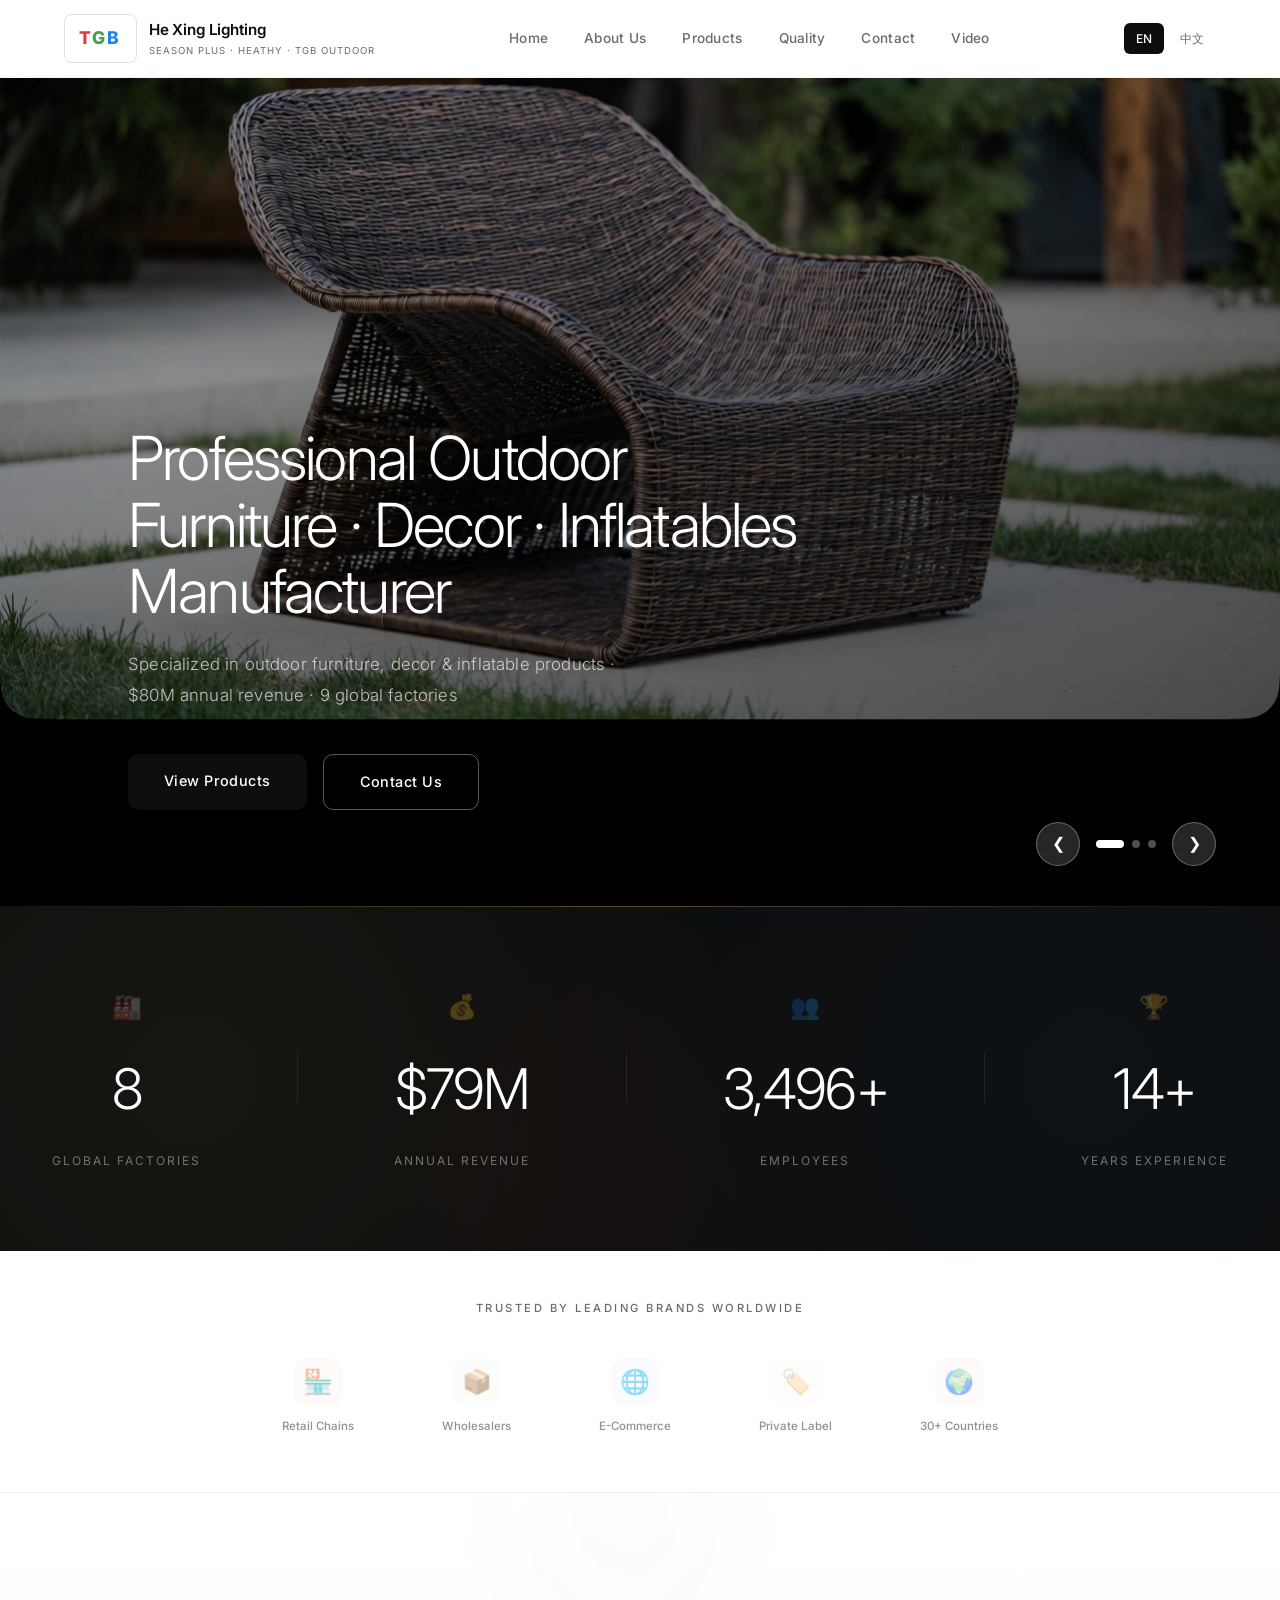
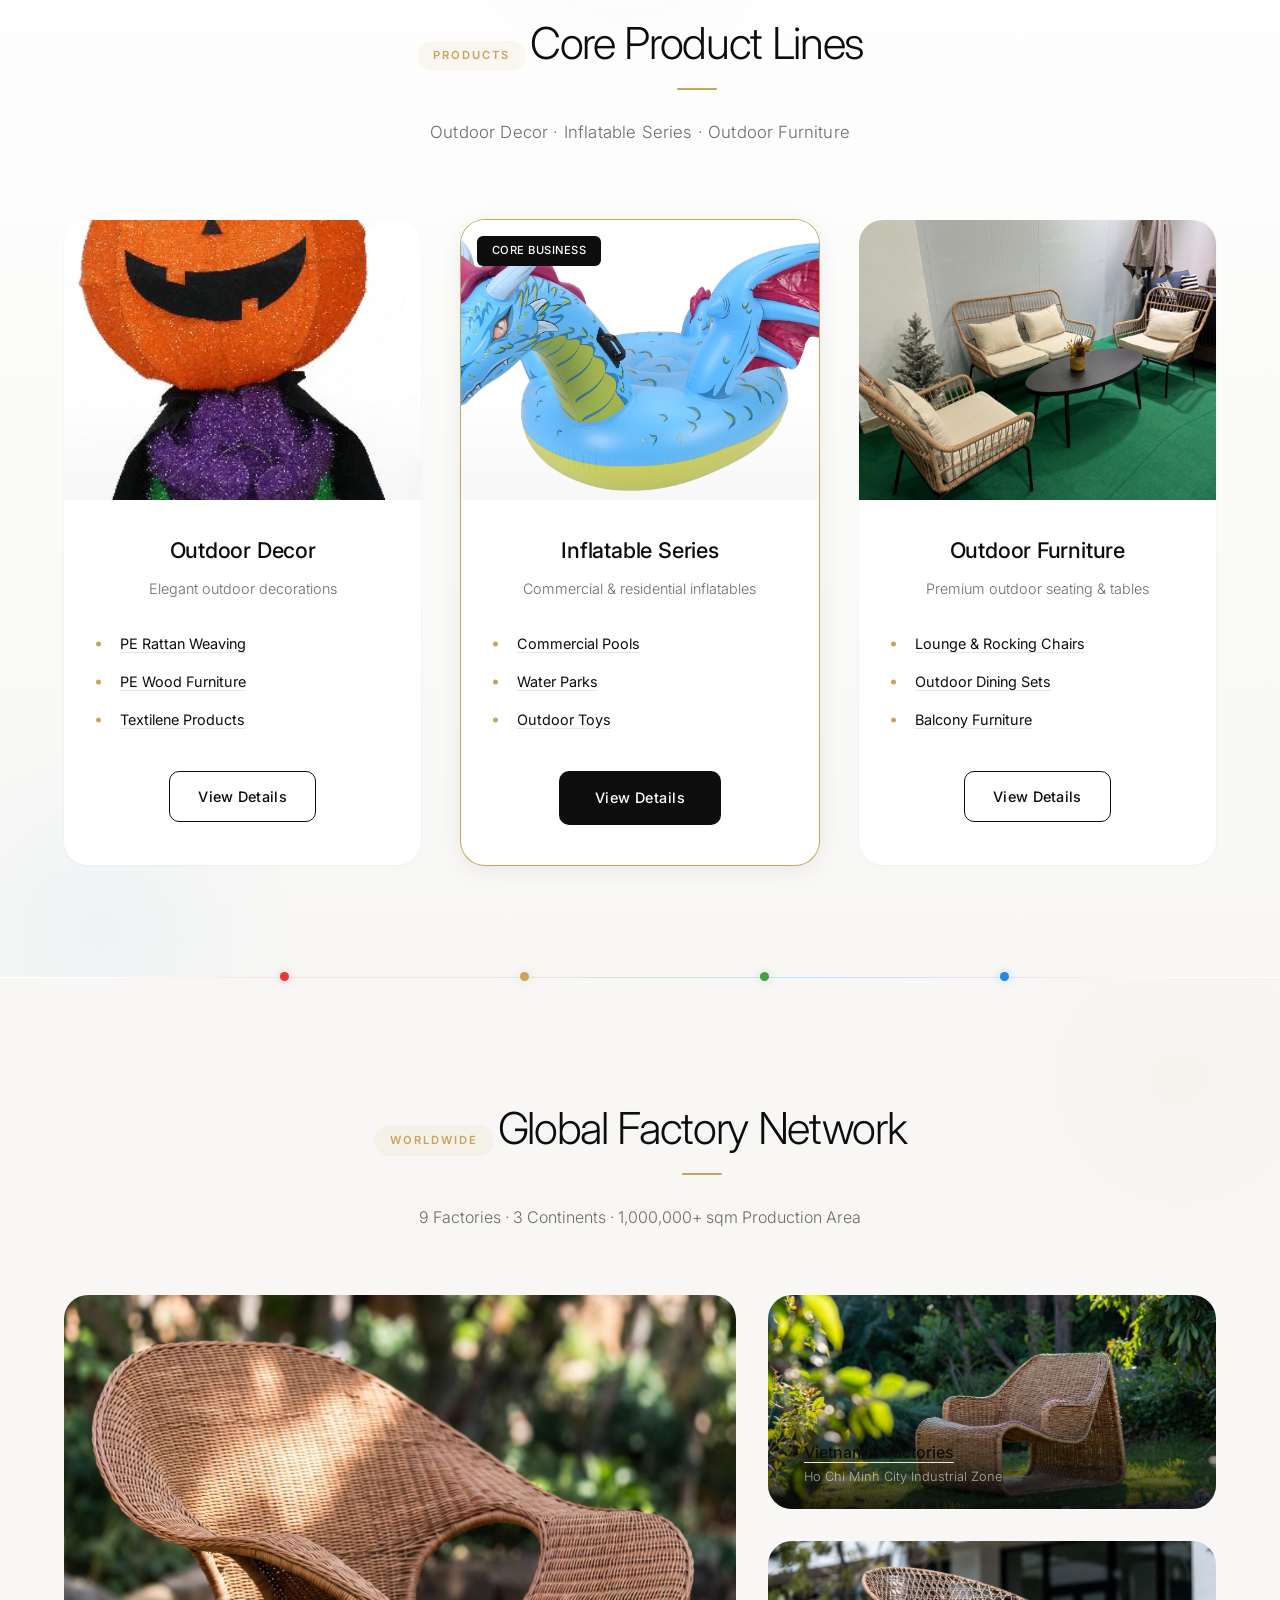
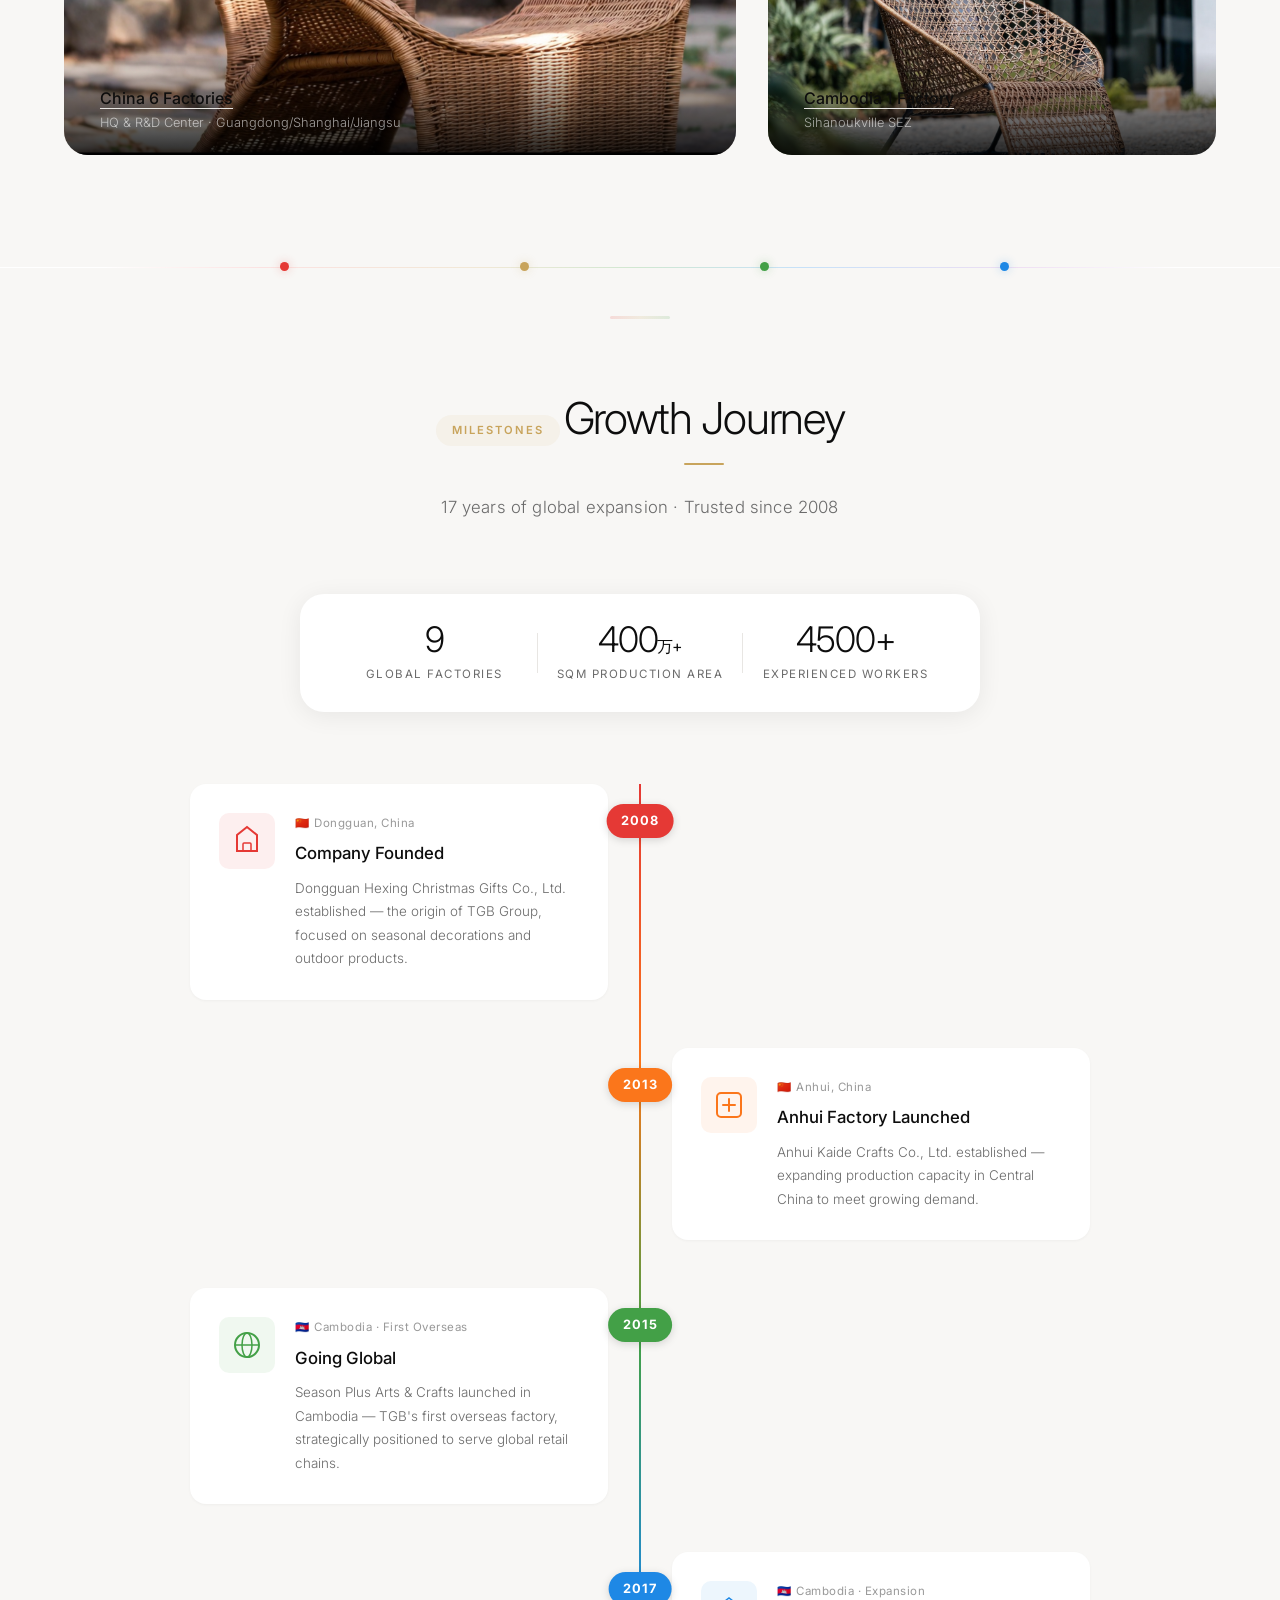
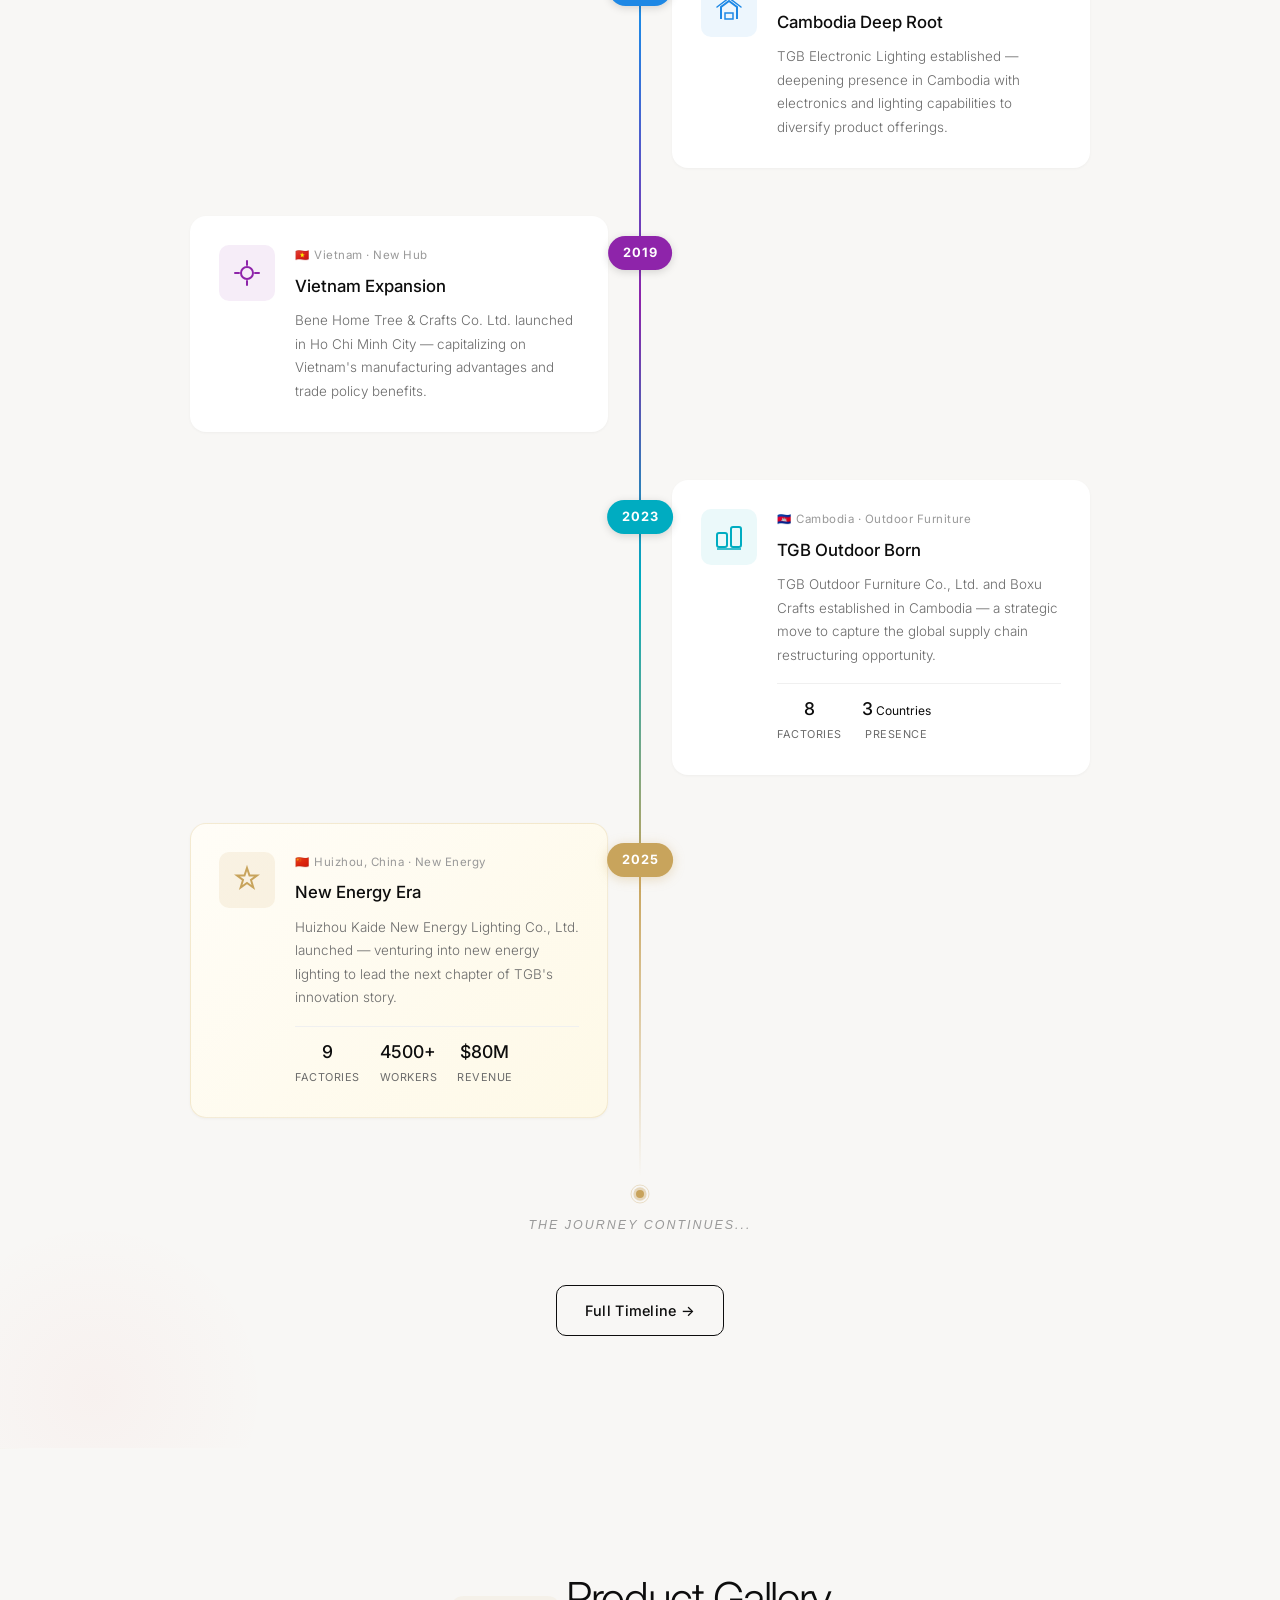
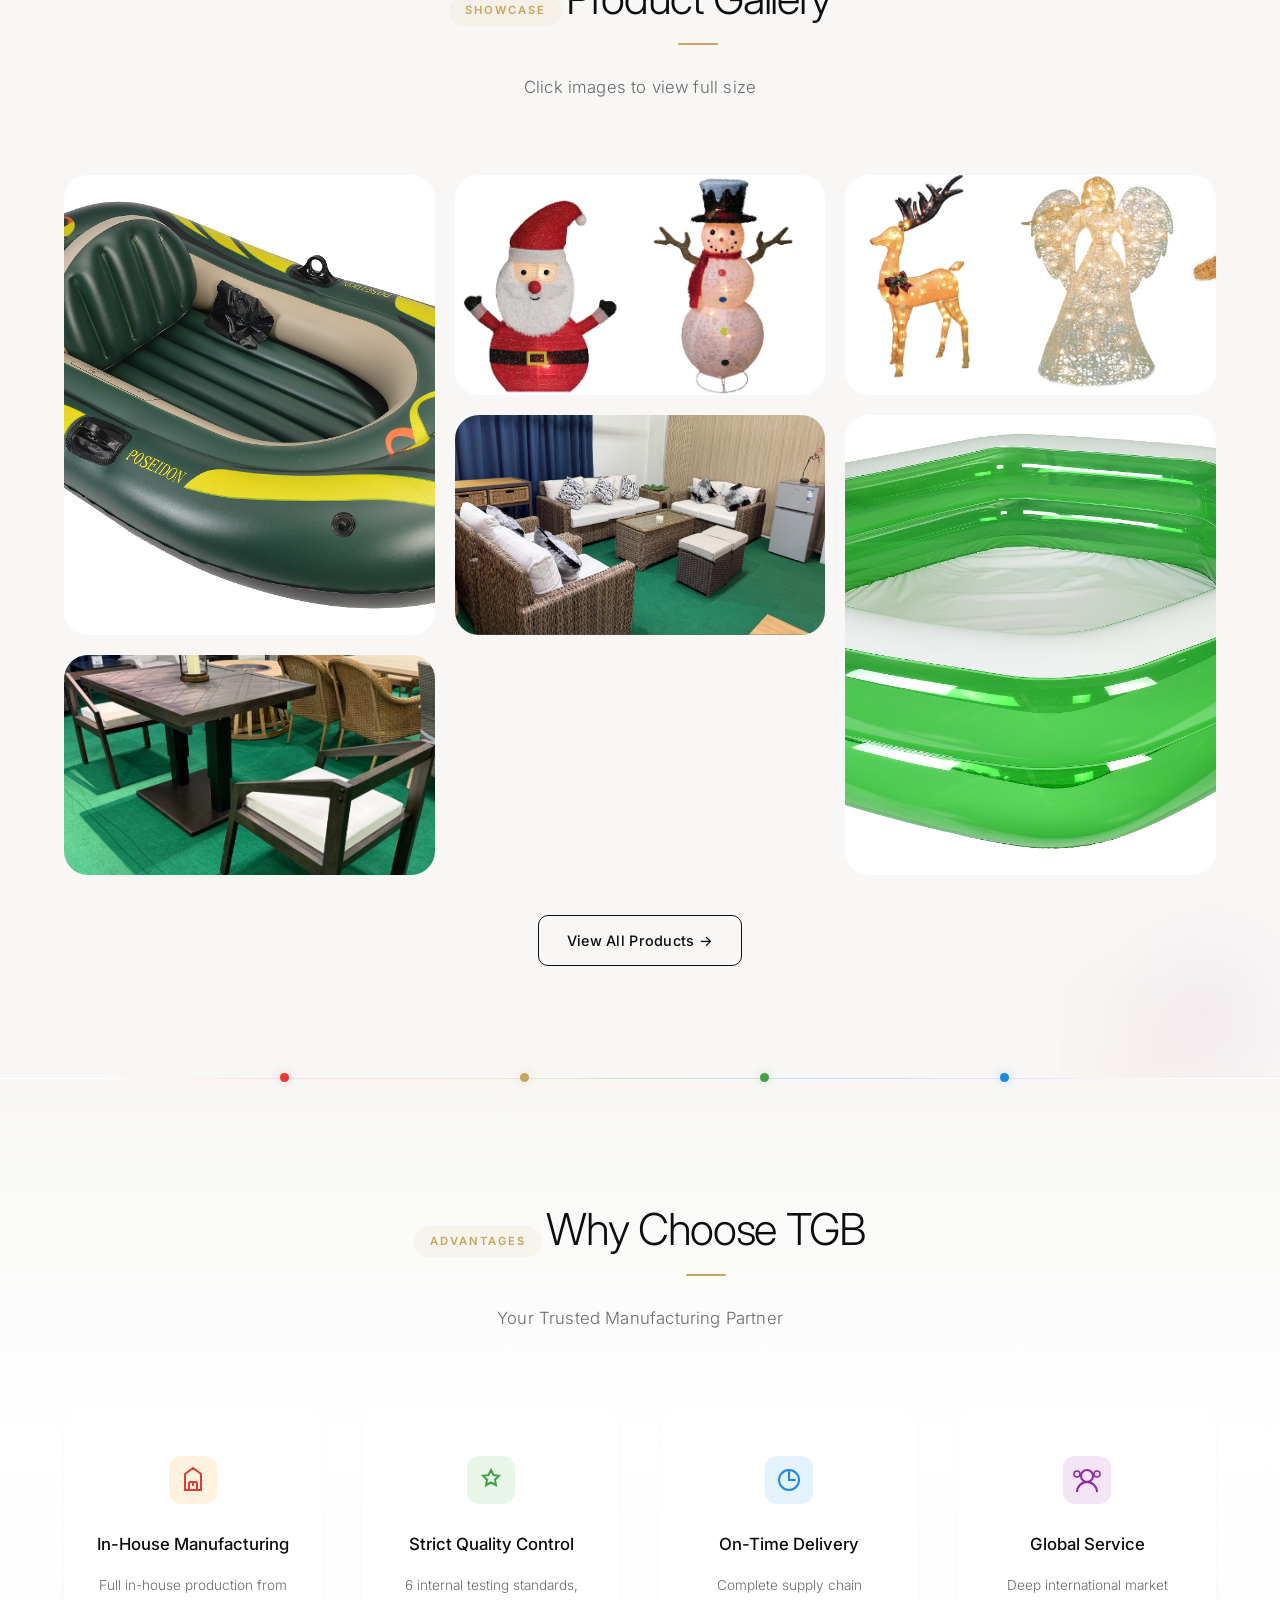
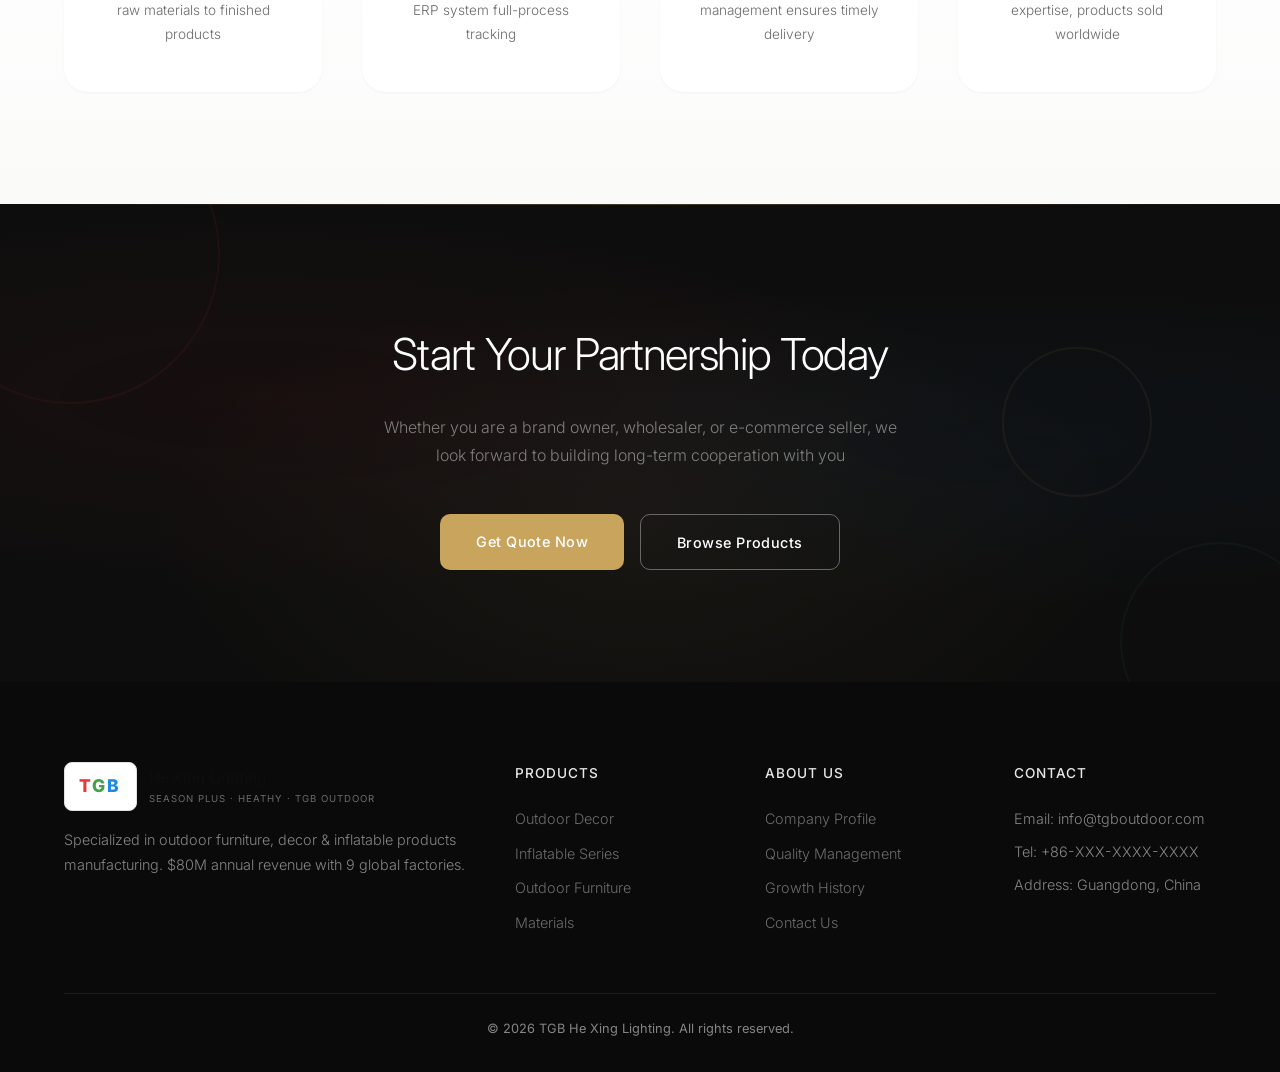
==== commit 802f34ae: "fix: 手机版导航菜单 ☰/✕ 切换 + 对齐 EN/CN 按钮 - JS: toggleNav() 点开时 ☰ 变 ✕，关闭时恢复 ☰ - CSS: .nav-toggle 加 position:" ====
--- a/index.html
+++ b/index.html
@@ -569,10 +569,18 @@
     }
 
     function toggleNav() {
-      document.getElementById('navLinks').classList.toggle('active');
+      const nav = document.getElementById('navLinks');
+      const btn = document.querySelector('.nav-toggle');
+      nav.classList.toggle('active');
+      if (nav.classList.contains('active')) {
+        btn.textContent = '✕';
+      } else {
+        btn.textContent = '☰';
+      }
     }
     function closeNav() {
       document.getElementById('navLinks').classList.remove('active');
+      document.querySelector('.nav-toggle').textContent = '☰';
     }
 
     // 页面加载时恢复语言设置
--- a/style.css
+++ b/style.css
@@ -72,7 +72,7 @@
 .lang-btn.active { background: var(--dark); color: #fff; }
 
 /* Mobile Menu */
-.nav-toggle { display: none; font-size: 1.5rem; cursor: pointer; padding: 0.5rem; }
+.nav-toggle { display: none; font-size: 1.5rem; cursor: pointer; padding: 0.5rem; transition: transform 0.2s; }
 .nav-close { display: none; }
 
 /* ===== Hero Slider ===== */
@@ -1158,18 +1158,22 @@
   .logo-sub { display: none; }
   .nav-links {
     display: none;
-    position: fixed; top: 0; left: 0; right: 0; bottom: 0;
-    background: rgba(255,255,255,0.98); z-index: 1000;
+    position: fixed; top: 0; left: 0;
+    width: 100vw; height: 100vh;
+    background: rgba(255,255,255,0.98); z-index: 9999;
     flex-direction: column; justify-content: center; align-items: center; gap: 1rem;
     backdrop-filter: blur(24px);
+    -webkit-backdrop-filter: blur(24px);
+    overflow-y: auto;
+    padding: 4rem 2rem;
   }
   .nav-links.active { display: flex; }
-  .nav-links a { font-size: 1.1rem; padding: 0.75rem 2rem; }
-  .nav-toggle { display: block; z-index: 1001; }
-  .nav-lang { position: fixed; top: 0.75rem; right: 3.5rem; z-index: 1001; }
+  .nav-links.active ~ .nav-toggle { display: none; }
+  .nav-toggle { display: block; position: fixed; top: 0.75rem; right: 1rem; z-index: 10000; font-size: 1.5rem; }
+  .nav-lang { position: fixed; top: 0.75rem; right: 3.5rem; z-index: 10000; }
   .nav-close {
     display: none; position: absolute; top: 1rem; right: 1rem;
-    font-size: 2rem; cursor: pointer; z-index: 1001;
+    font-size: 2rem; cursor: pointer; z-index: 10001; padding: 0.5rem 1rem;
   }
   .nav-links.active .nav-close { display: block; }
   .slide-content h1 { font-size: 1.75rem; line-height: 1.3; }
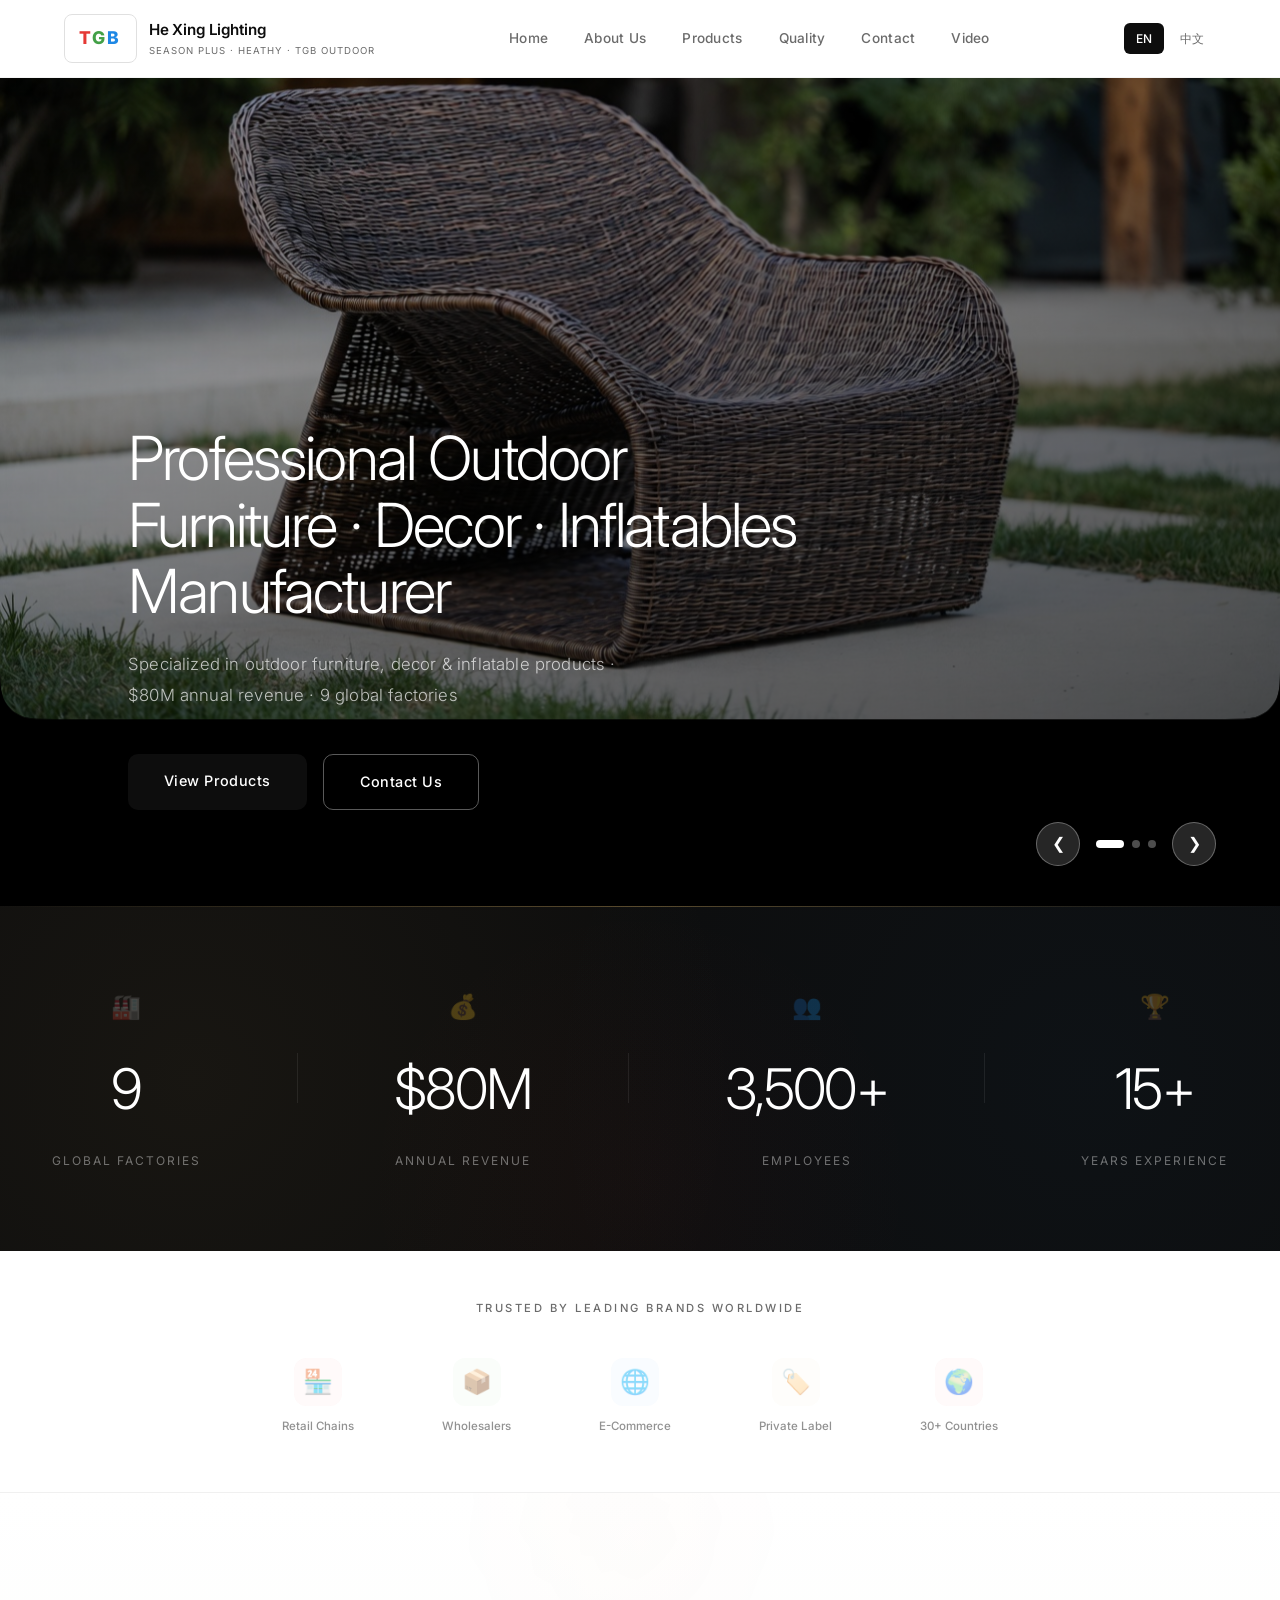
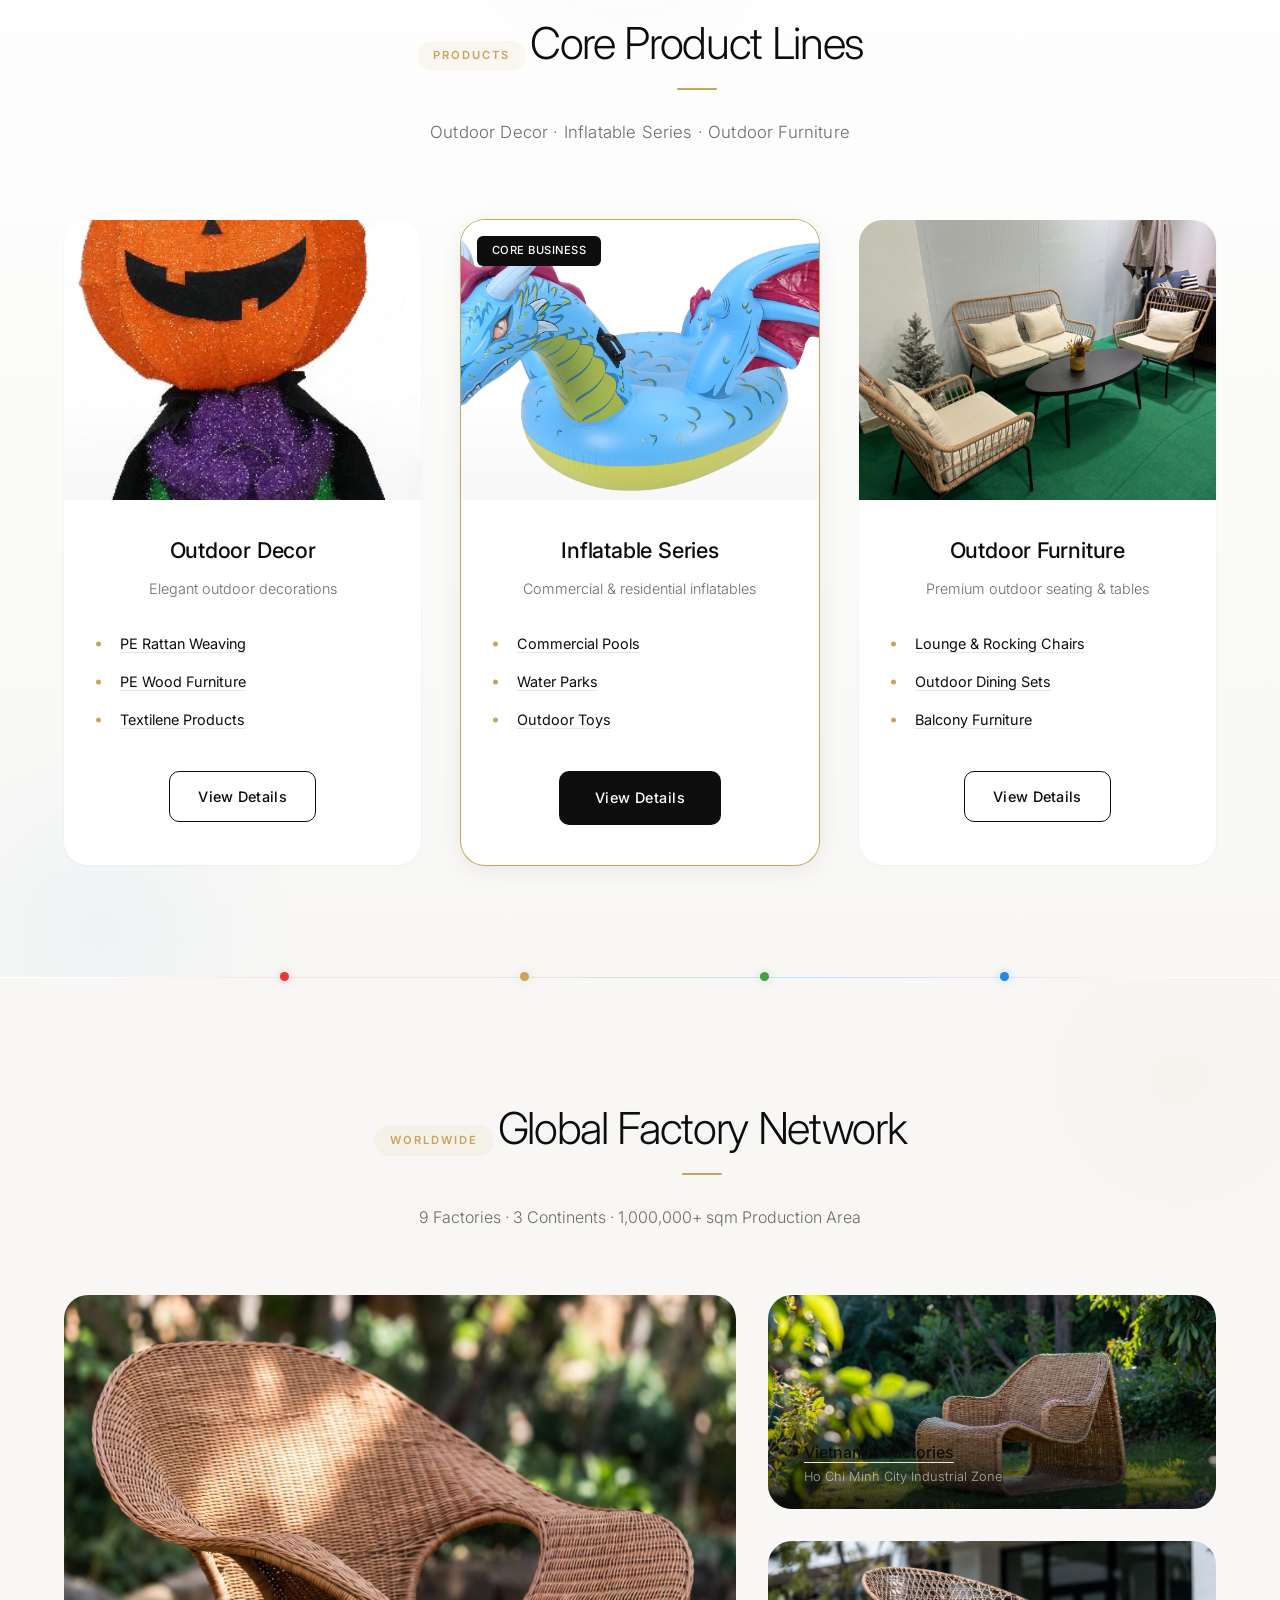
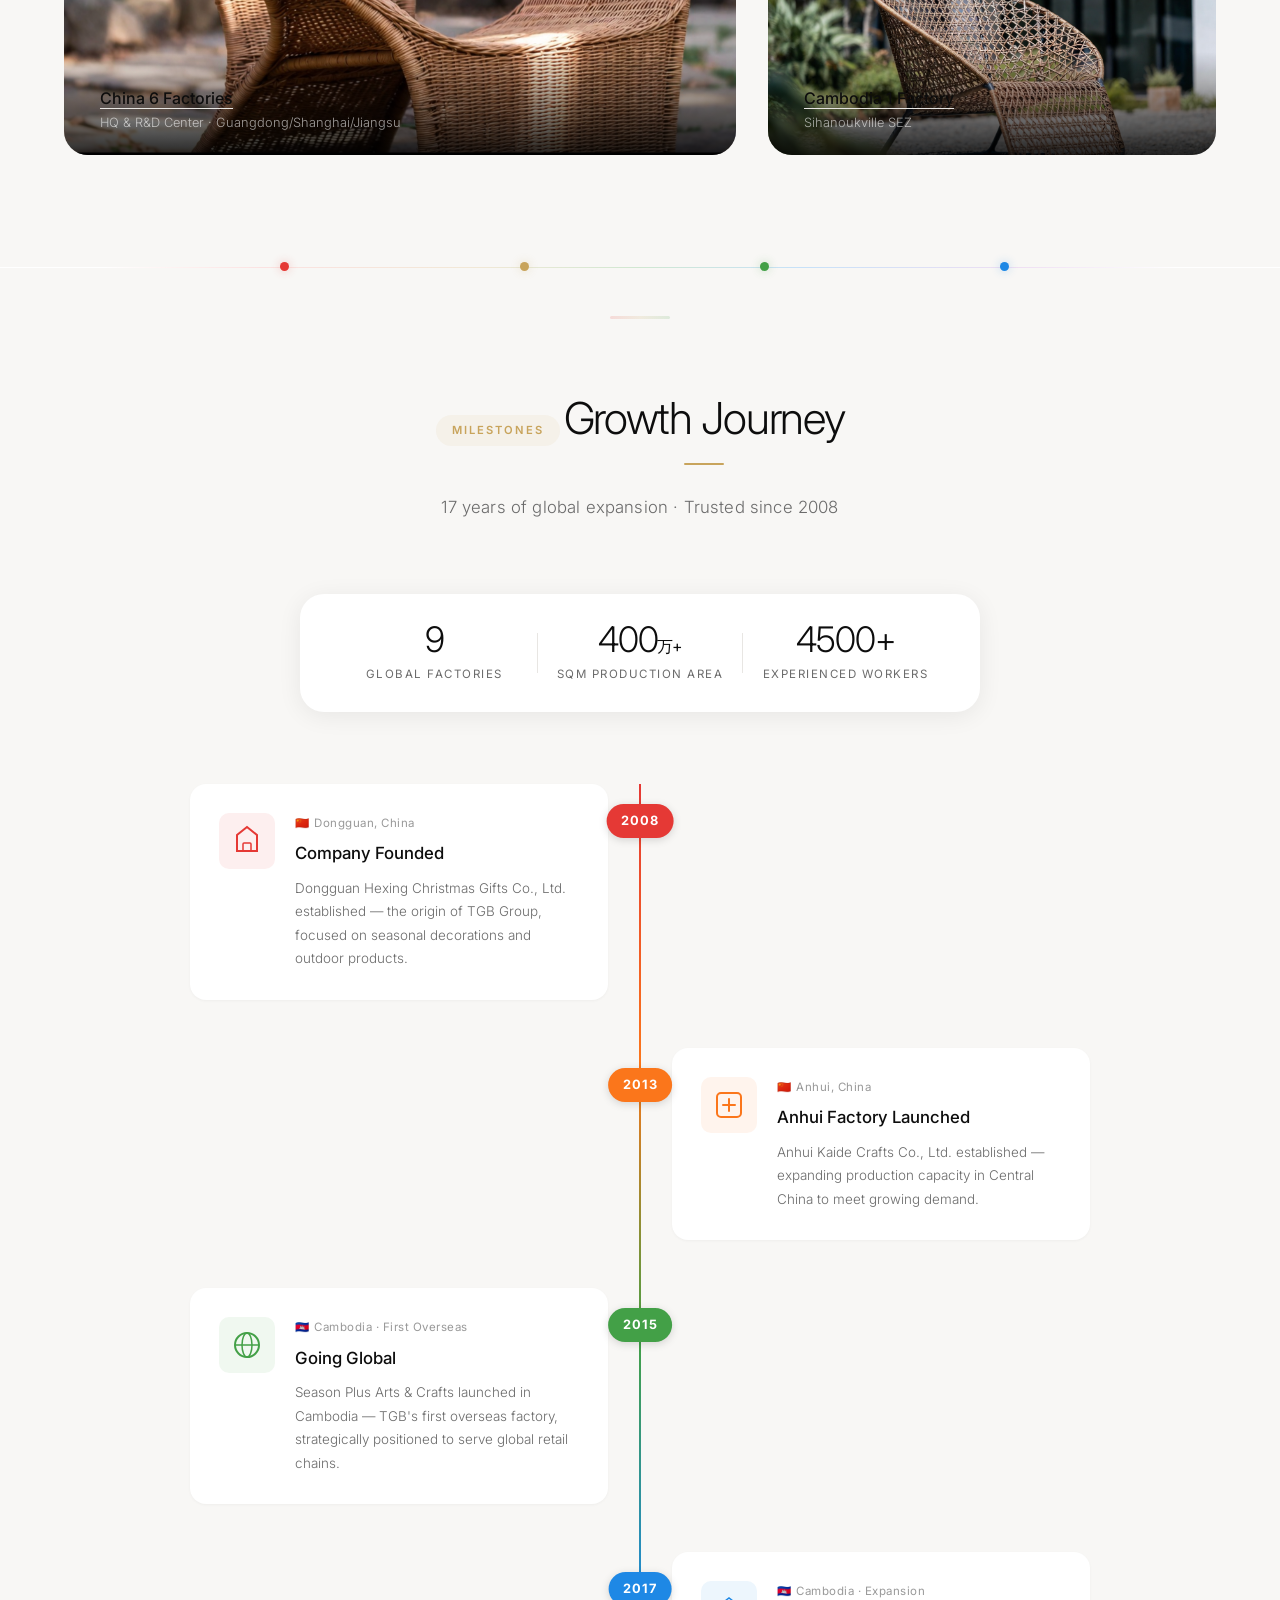
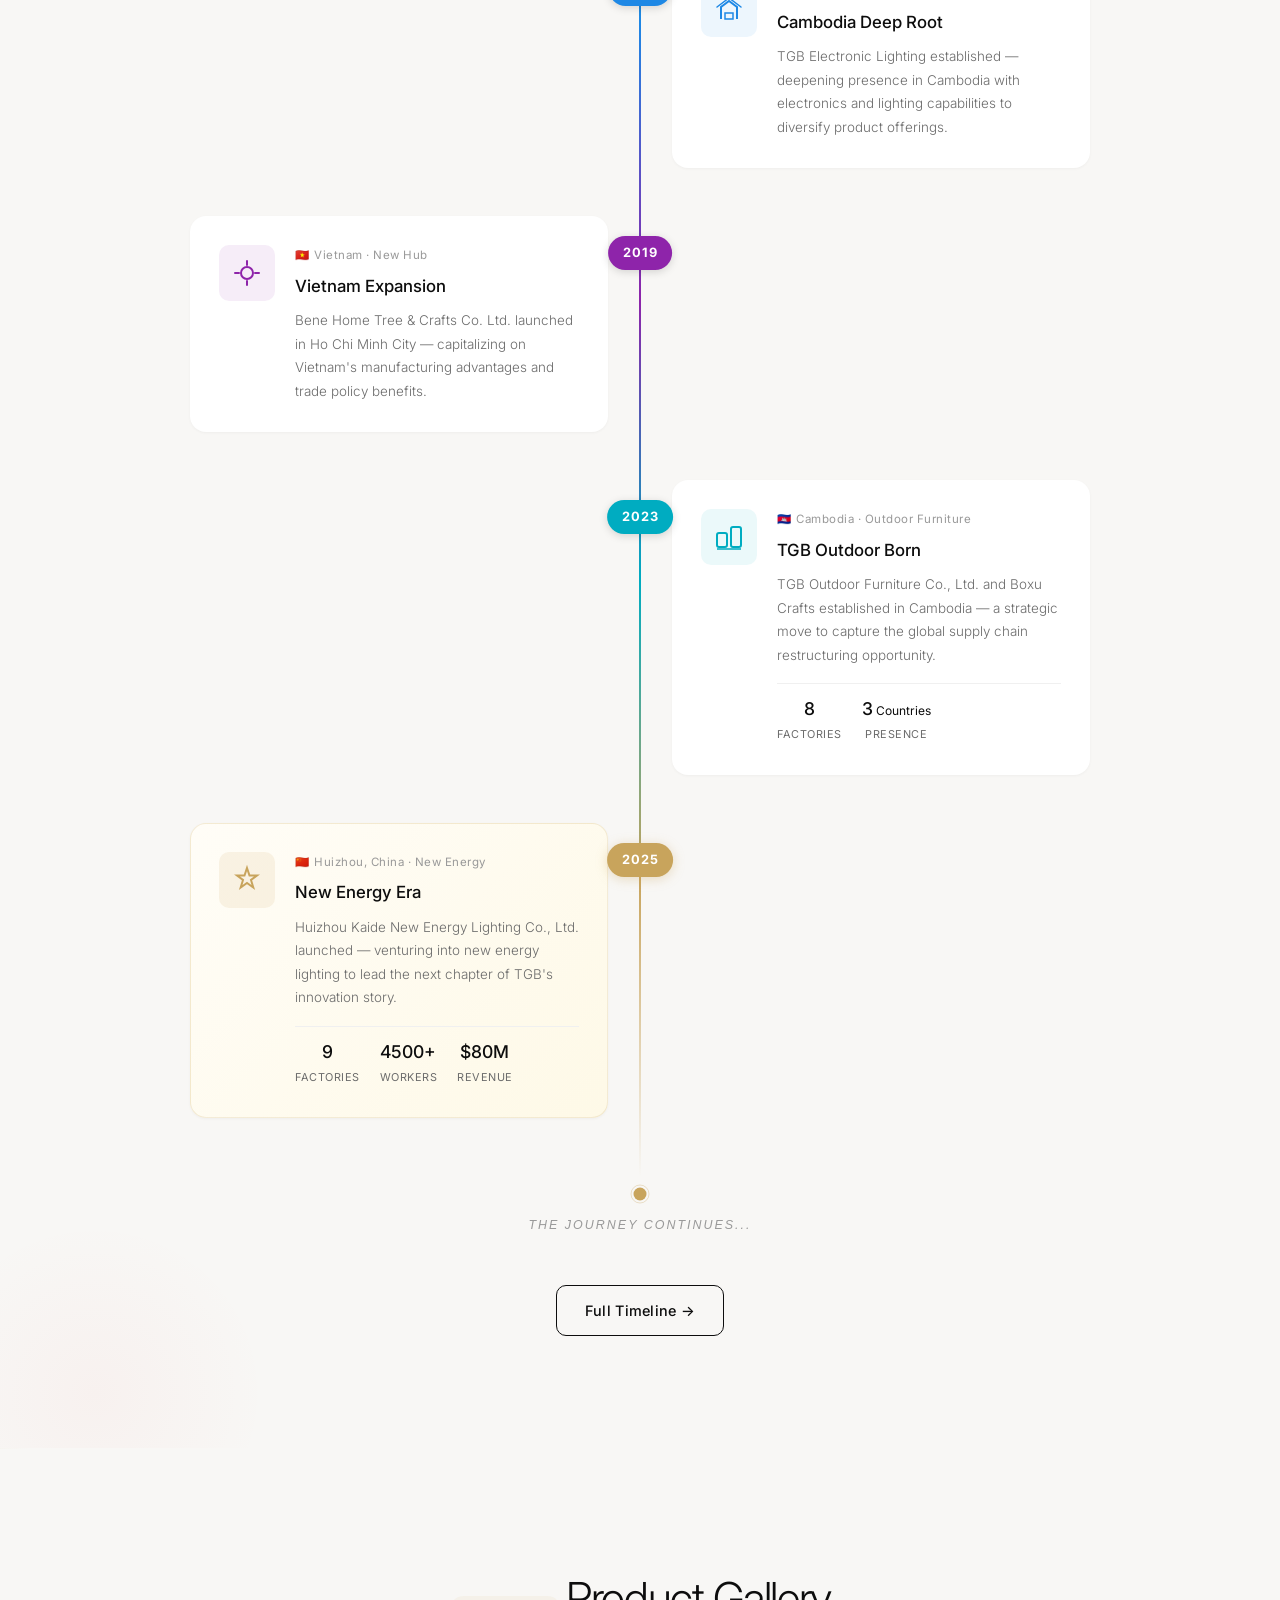
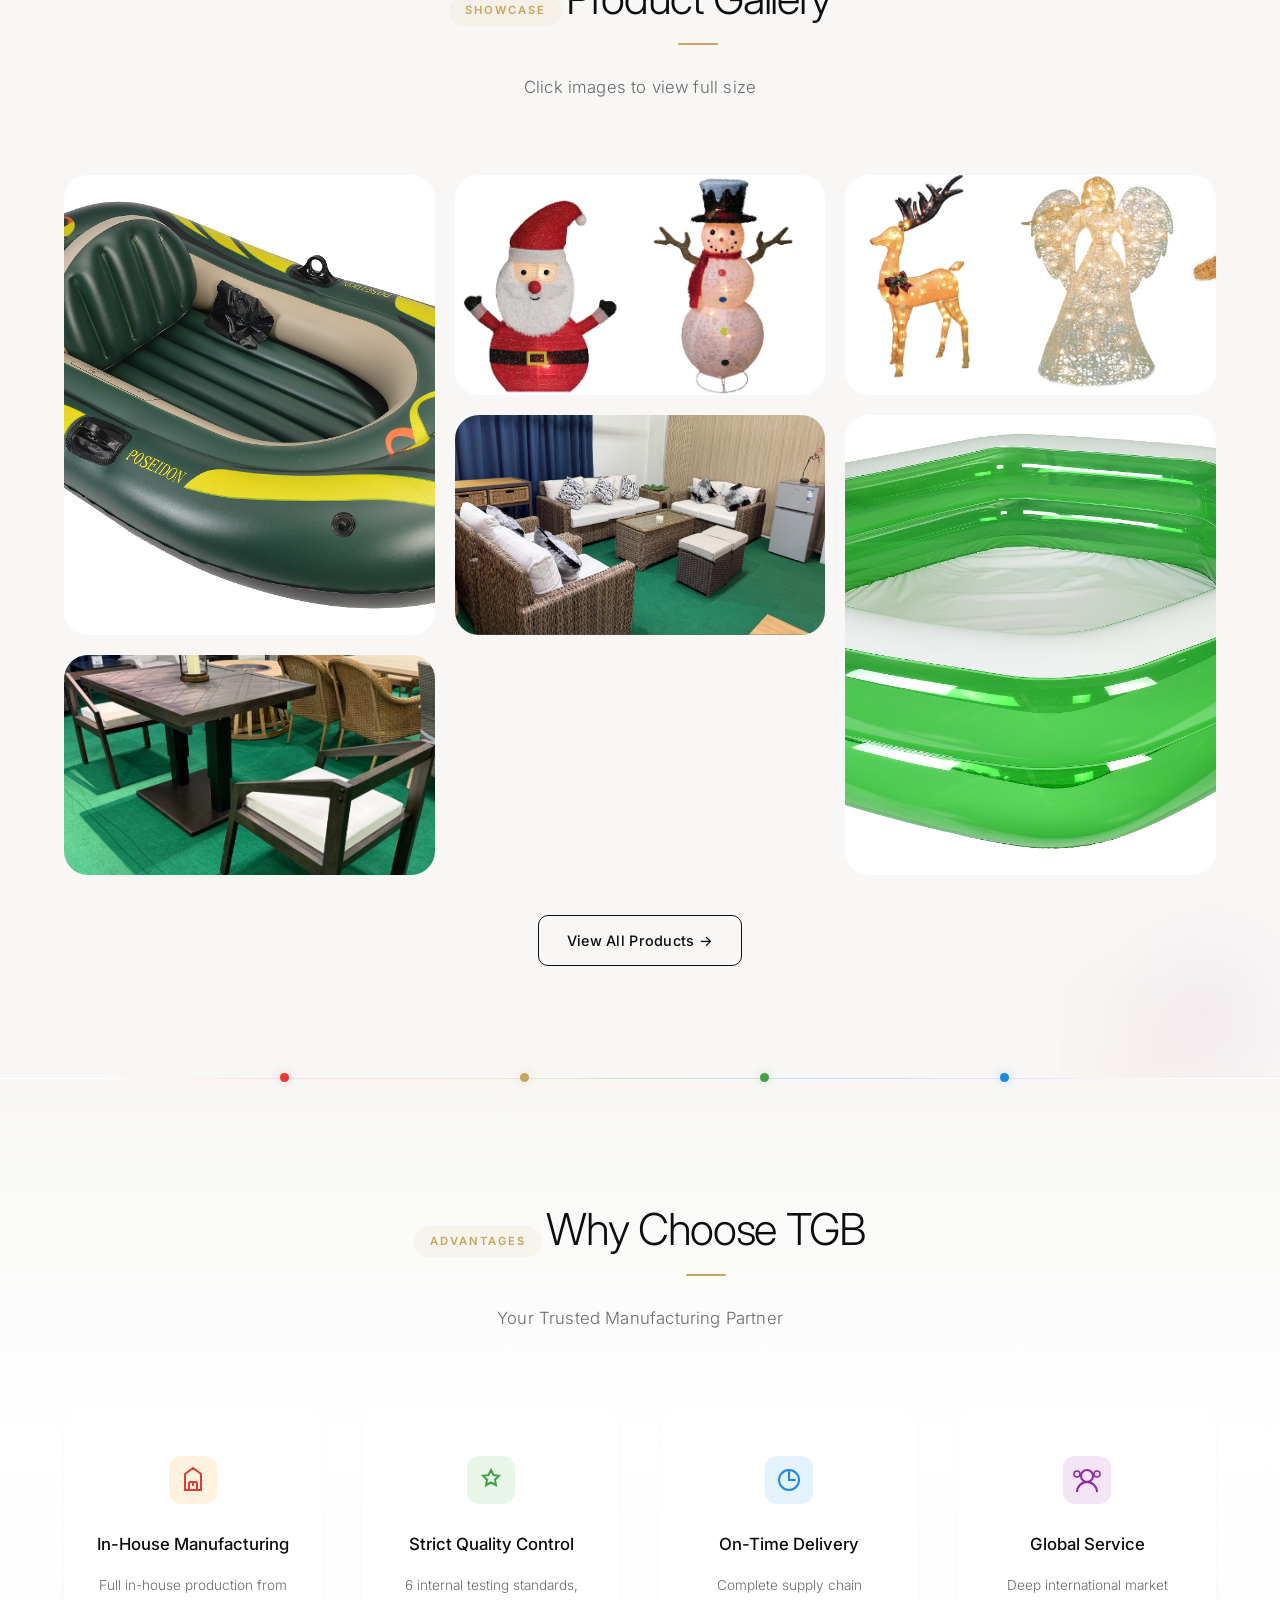
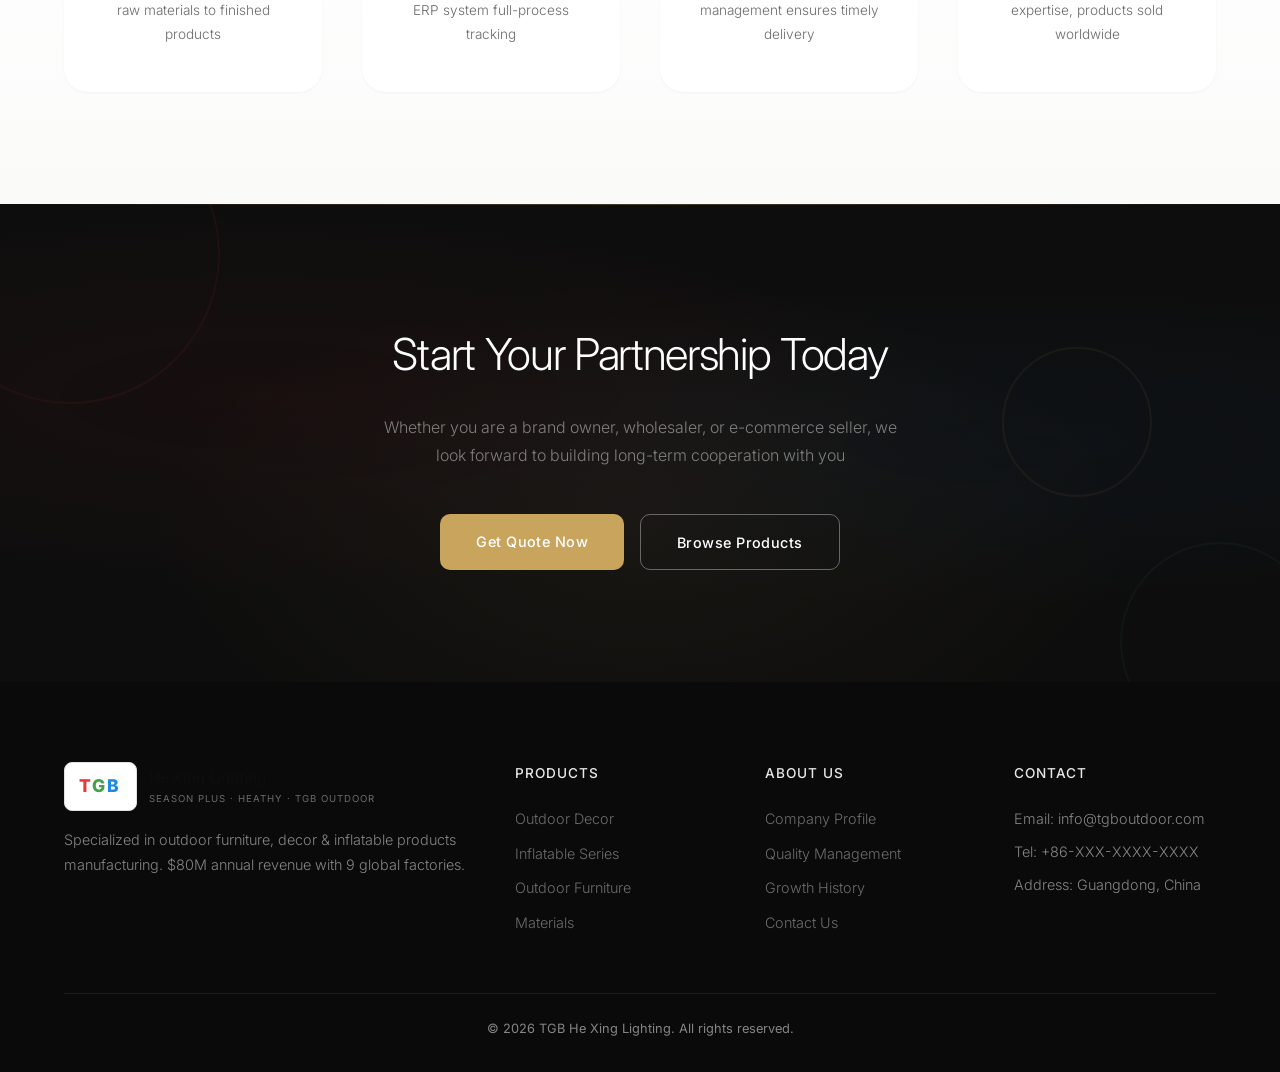
==== commit 66063f52: "fix: 手机版导航栏 Logo/EN-CN/☰ 三元素水平对齐 - HTML: 将 .nav-toggle 和 .nav-lang 包进同一个 .nav-right 容器 - CSS: 新增 .na" ====
--- a/index.html
+++ b/index.html
@@ -28,10 +28,12 @@
       <a href="contact.html" data-en="Contact" data-cn="联系我们" onclick="closeNav()">Contact</a>
       <a href="video.html" data-en="Video" data-cn="视频" onclick="closeNav()">Video</a>
     </div>
-    <span class="nav-toggle" onclick="toggleNav()">☰</span>
-    <div class="nav-lang">
-      <span class="lang-btn active" onclick="switchLang('en')">EN</span>
-      <span class="lang-btn" onclick="switchLang('cn')">中文</span>
+    <div class="nav-right">
+      <span class="nav-toggle" onclick="toggleNav()">☰</span>
+      <div class="nav-lang">
+        <span class="lang-btn active" onclick="switchLang('en')">EN</span>
+        <span class="lang-btn" onclick="switchLang('cn')">中文</span>
+      </div>
     </div>
   </nav>
 
--- a/style.css
+++ b/style.css
@@ -68,6 +68,7 @@
 .nav-links a:hover { background: transparent; color: var(--dark); }
 .nav-links a.active { background: var(--dark); color: #fff; border-radius: 8px; }
 .nav-lang { display: flex; gap: 0.25rem; }
+.nav-right { display: flex; align-items: center; gap: 0.5rem; }
 .lang-btn { padding: 0.3rem 0.75rem; border-radius: 6px; font-size: 0.75rem; cursor: pointer; color: var(--gray); font-weight: 500; transition: all 0.2s; }
 .lang-btn.active { background: var(--dark); color: #fff; }
 
@@ -1168,9 +1169,8 @@
     padding: 4rem 2rem;
   }
   .nav-links.active { display: flex; }
-  .nav-links.active ~ .nav-toggle { display: none; }
-  .nav-toggle { display: block; position: fixed; top: 0.75rem; right: 1rem; z-index: 10000; font-size: 1.5rem; }
-  .nav-lang { position: fixed; top: 0.75rem; right: 3.5rem; z-index: 10000; }
+  .nav-links.active ~ .nav-right { display: none; }
+  .nav-right { position: fixed; top: 0.75rem; right: 1rem; z-index: 10000; }
   .nav-close {
     display: none; position: absolute; top: 1rem; right: 1rem;
     font-size: 2rem; cursor: pointer; z-index: 10001; padding: 0.5rem 1rem;
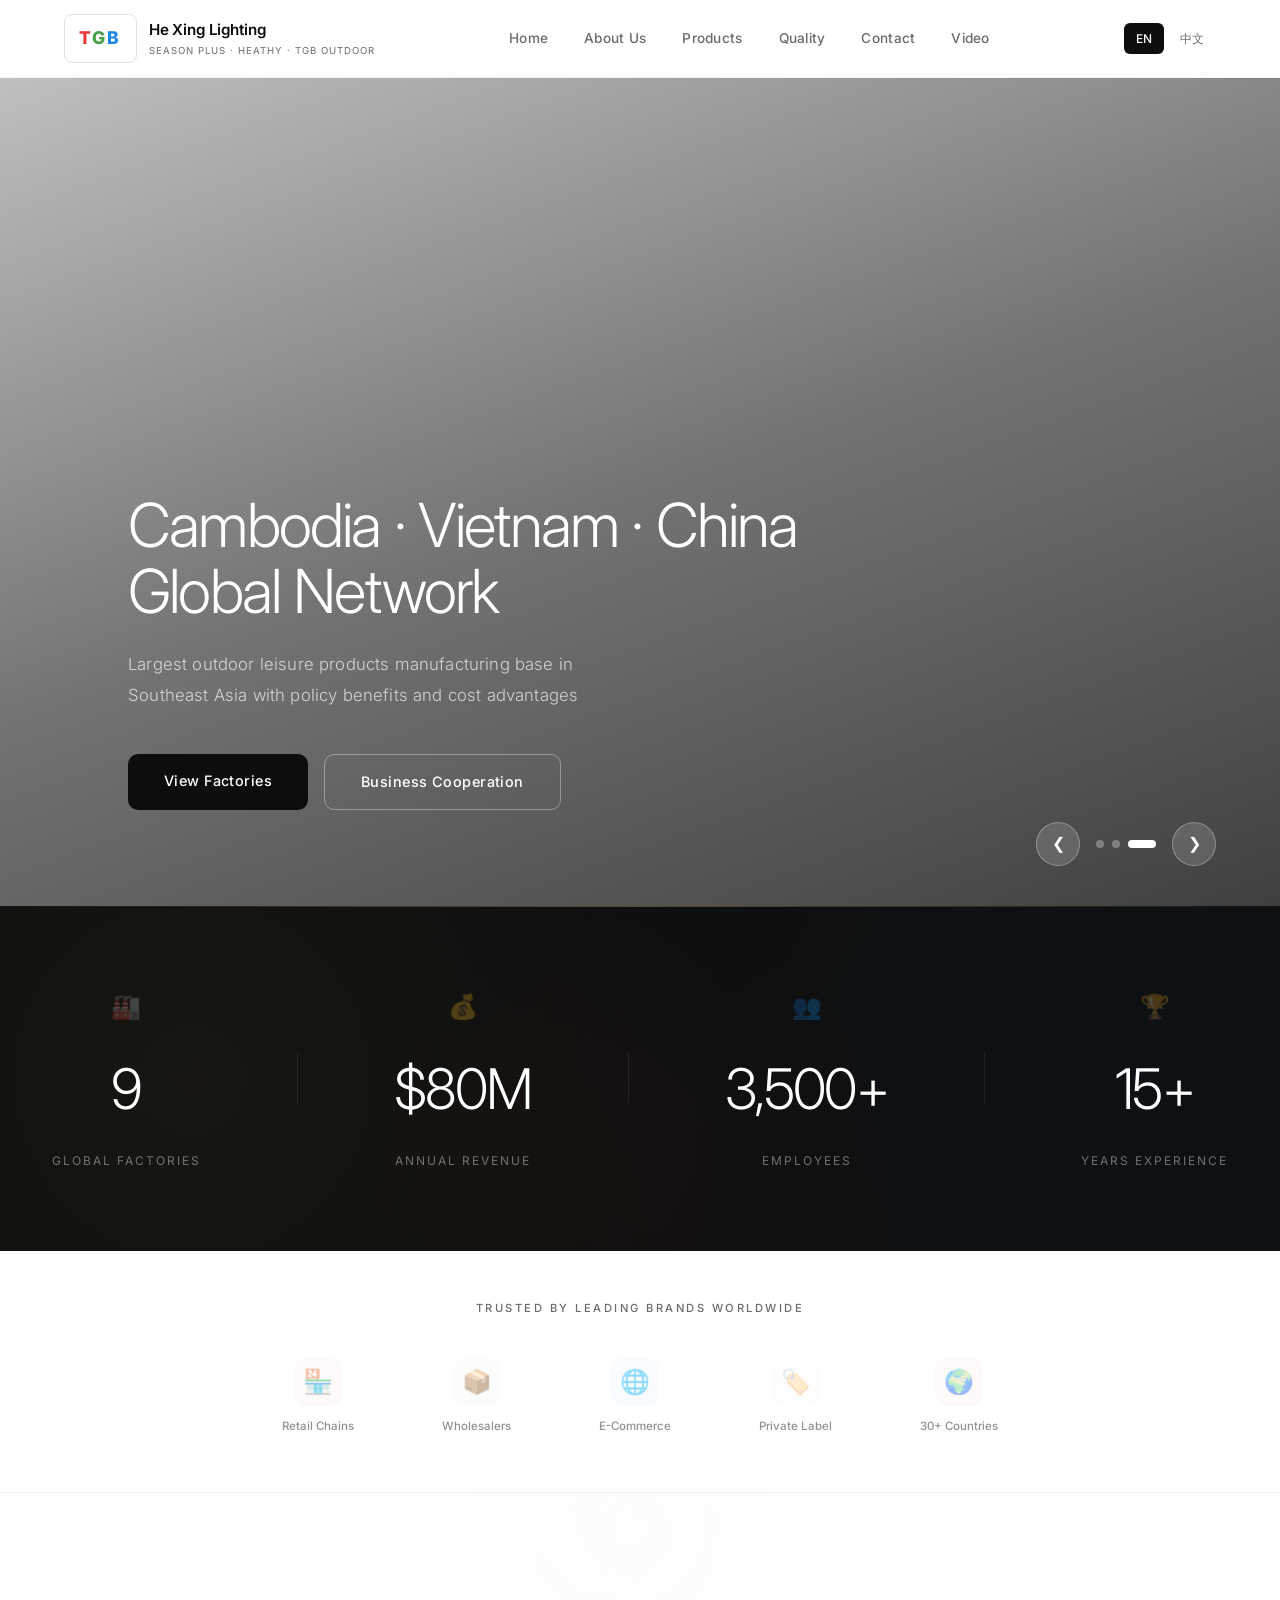
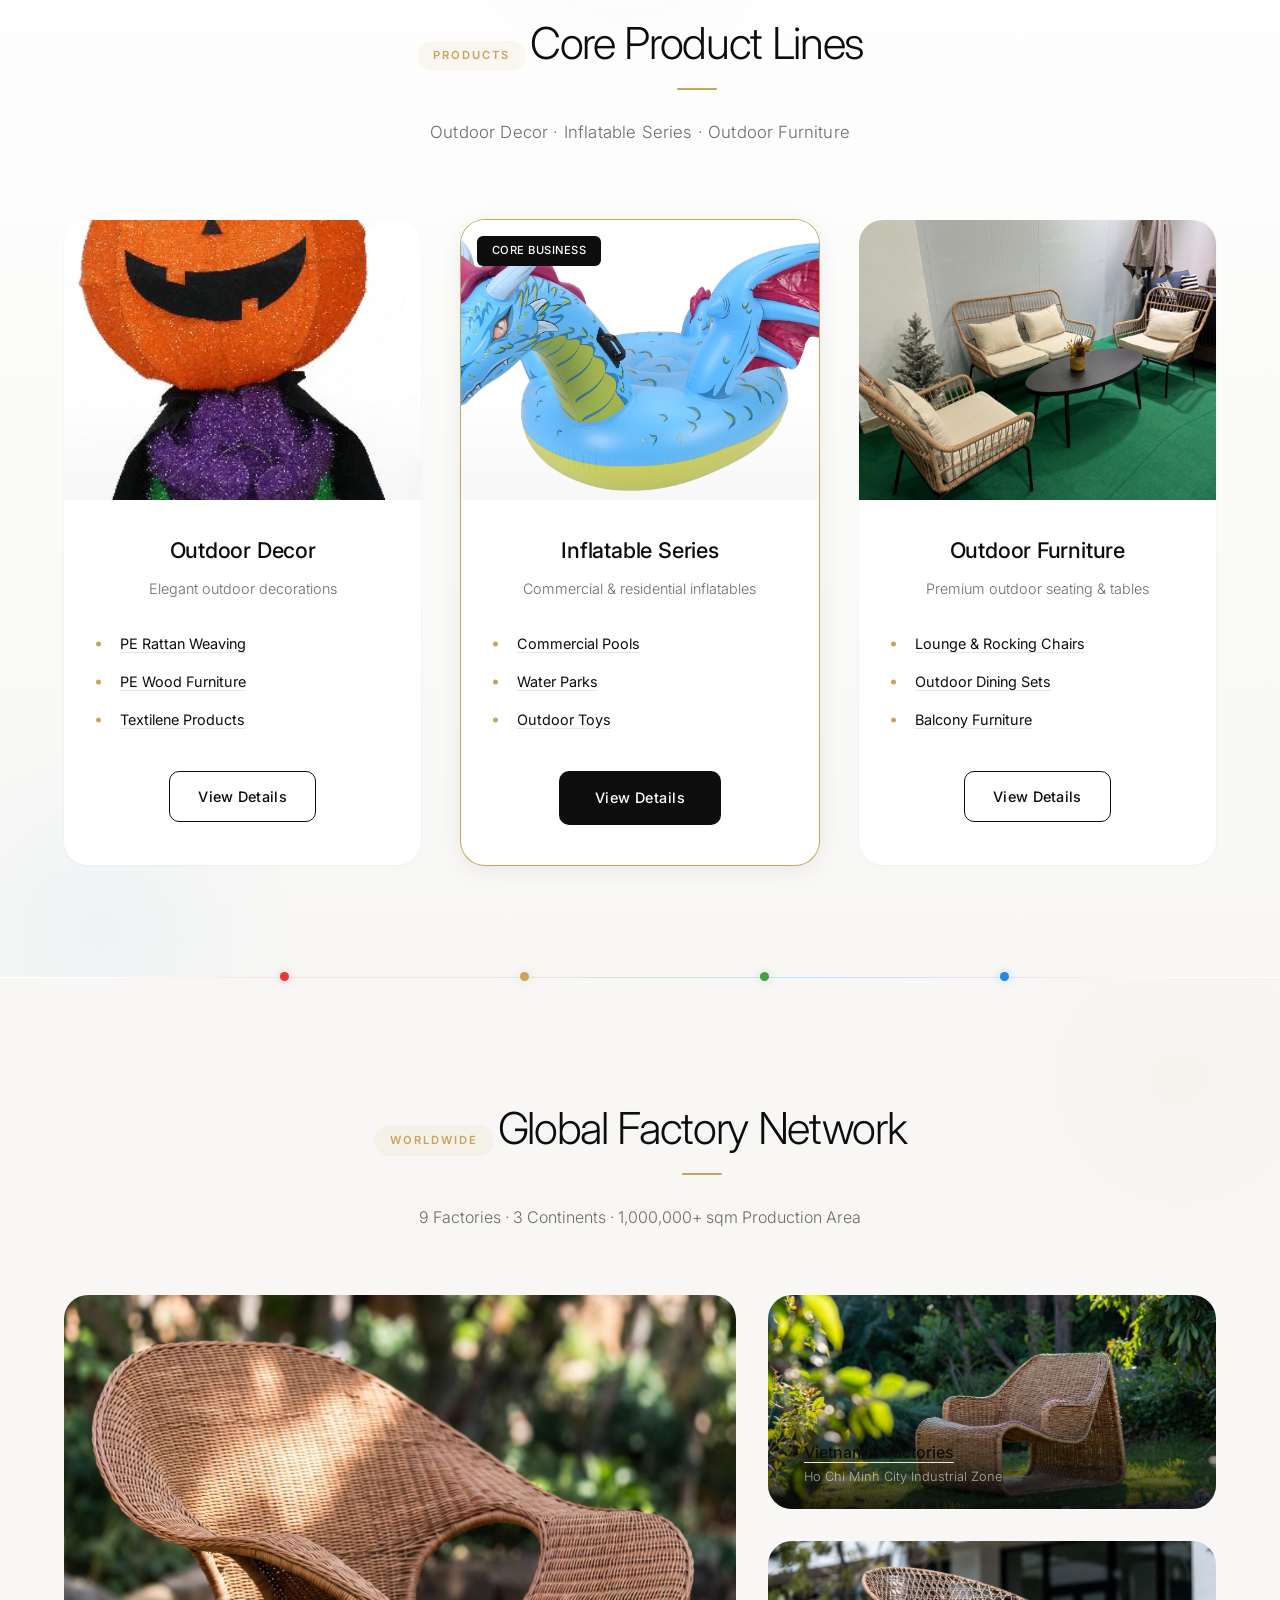
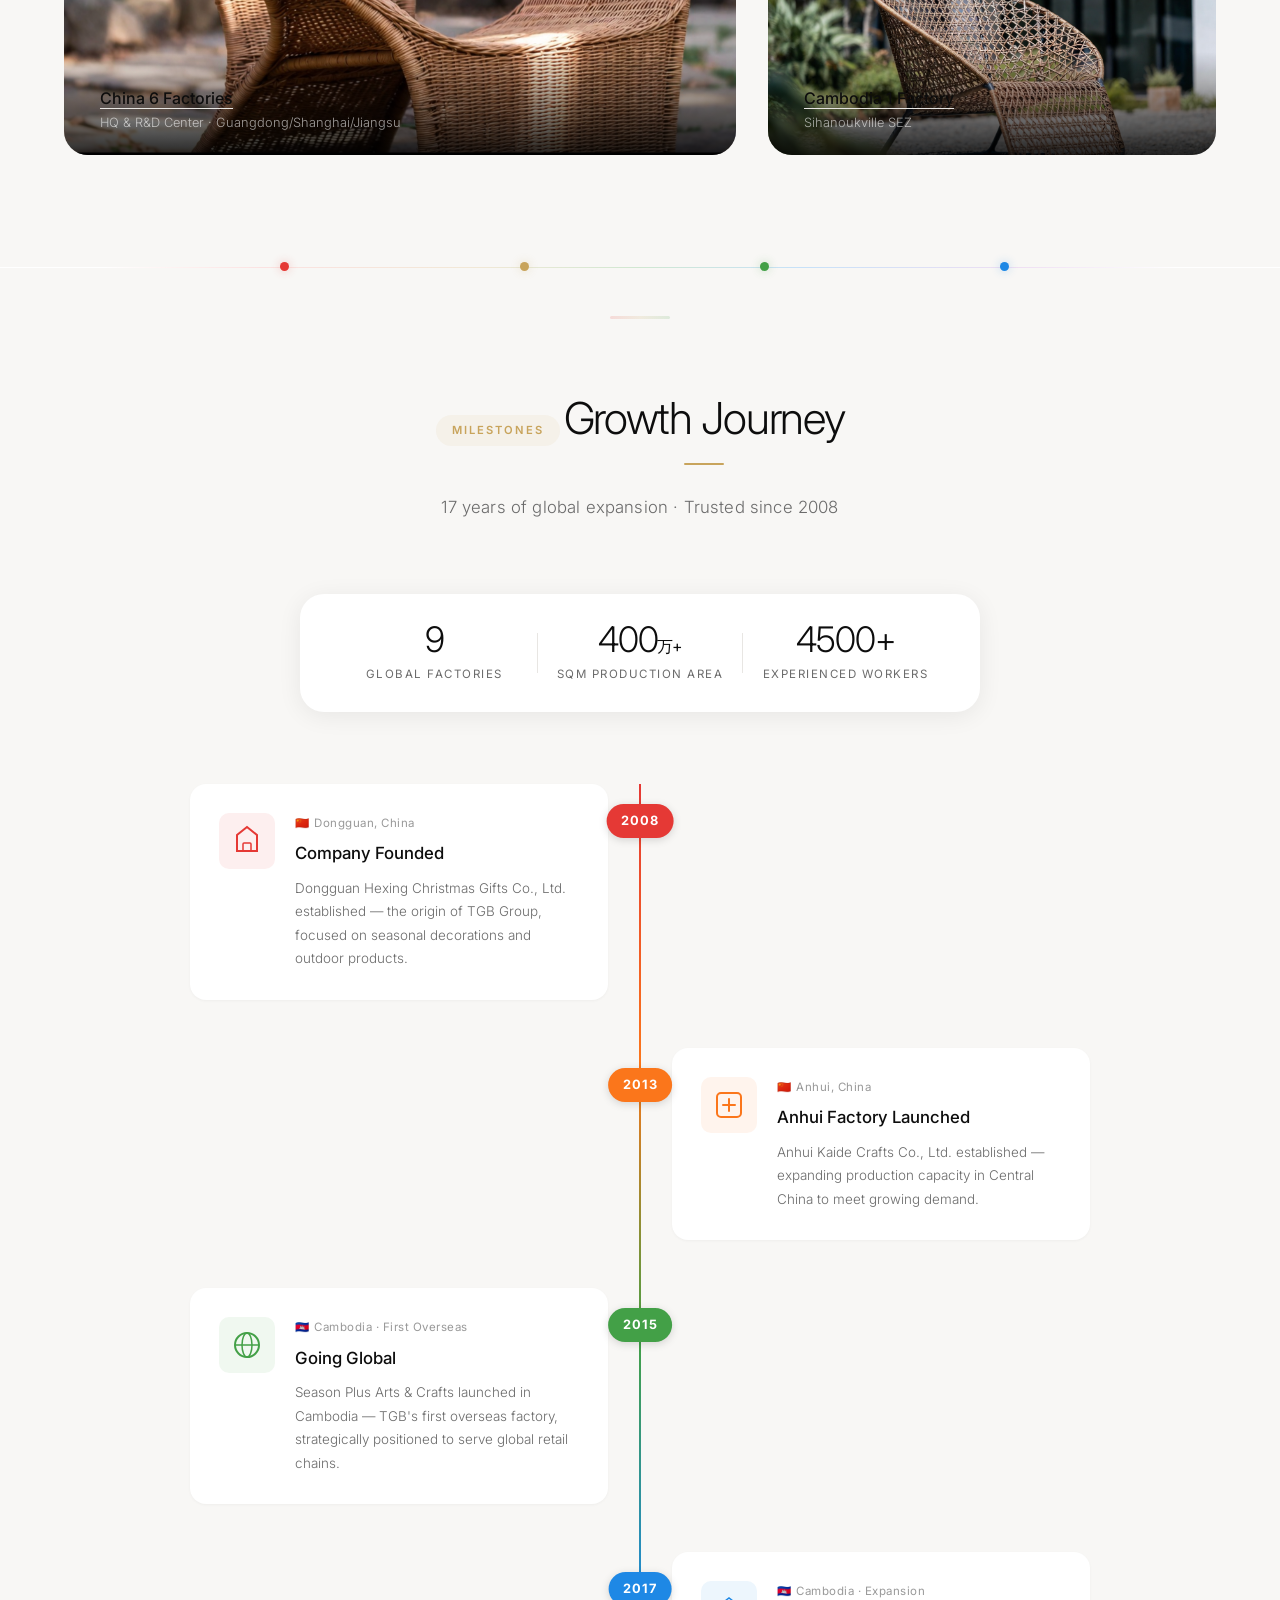
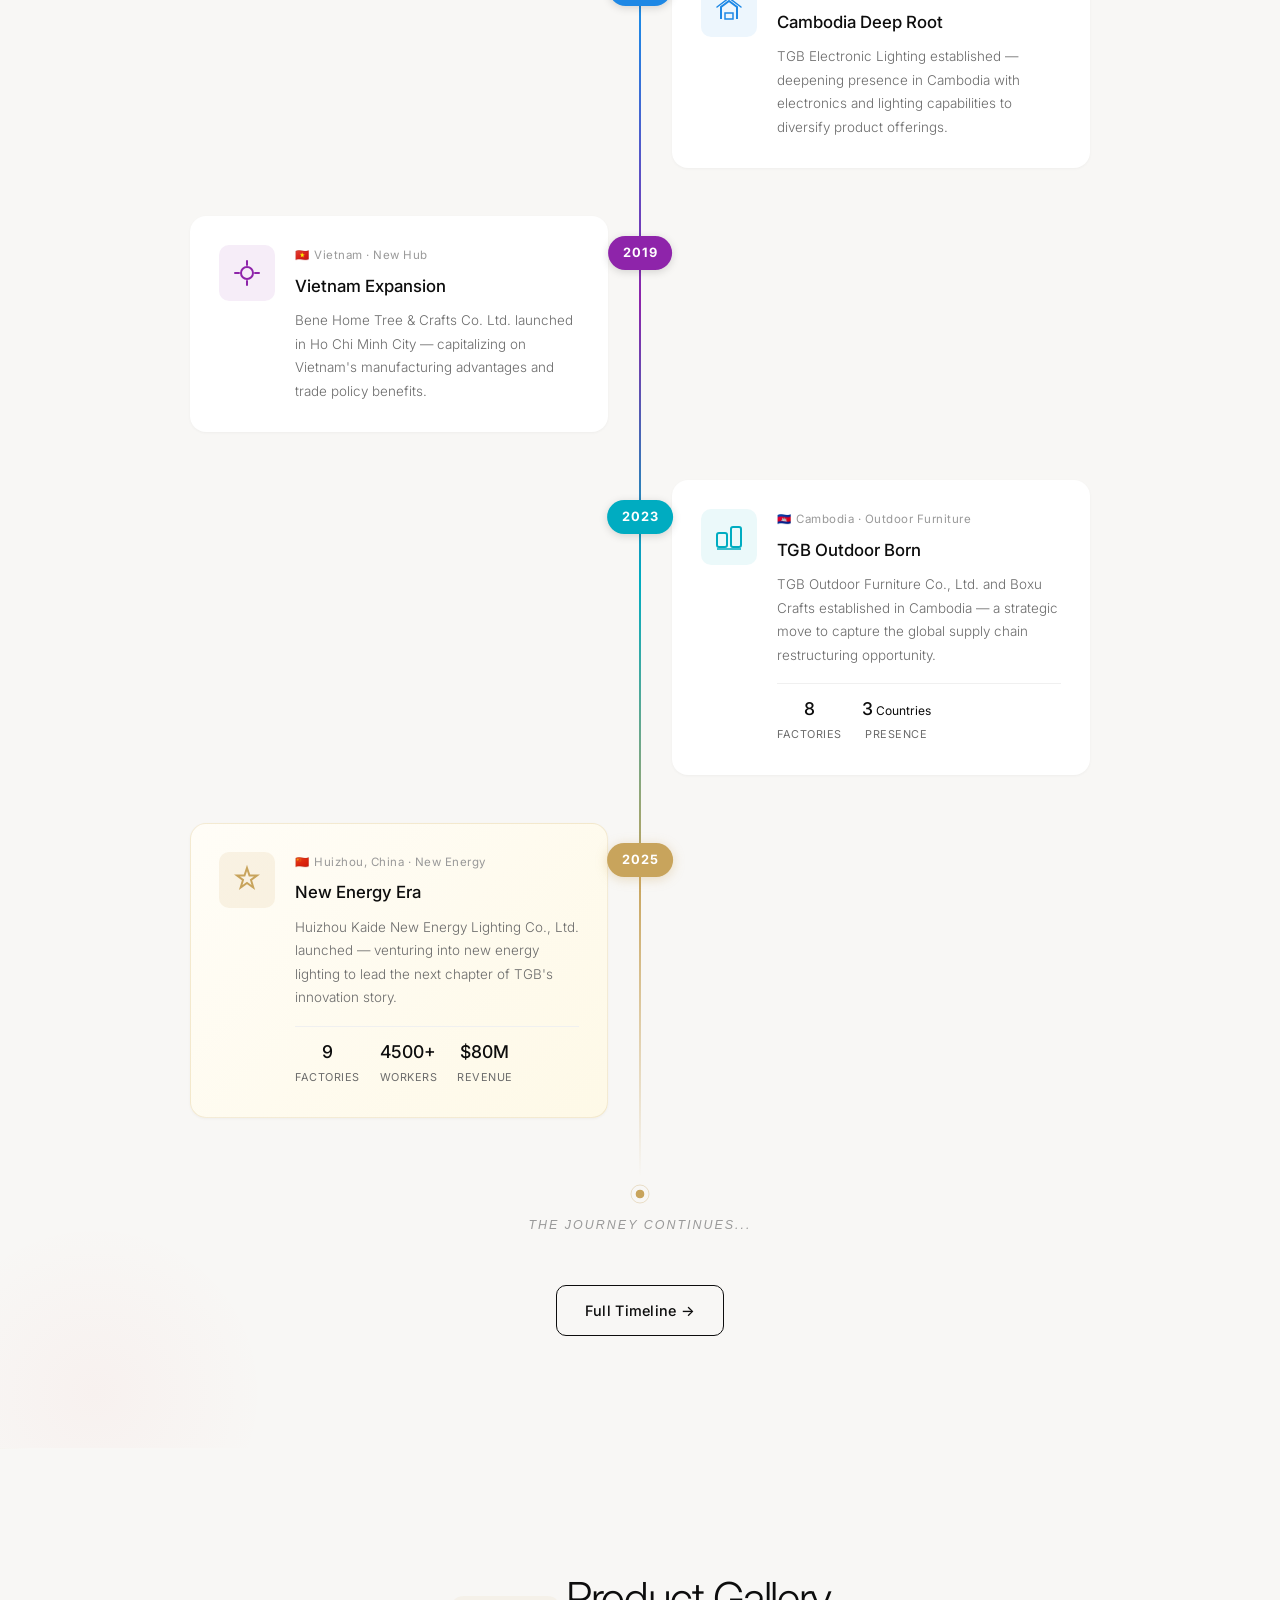
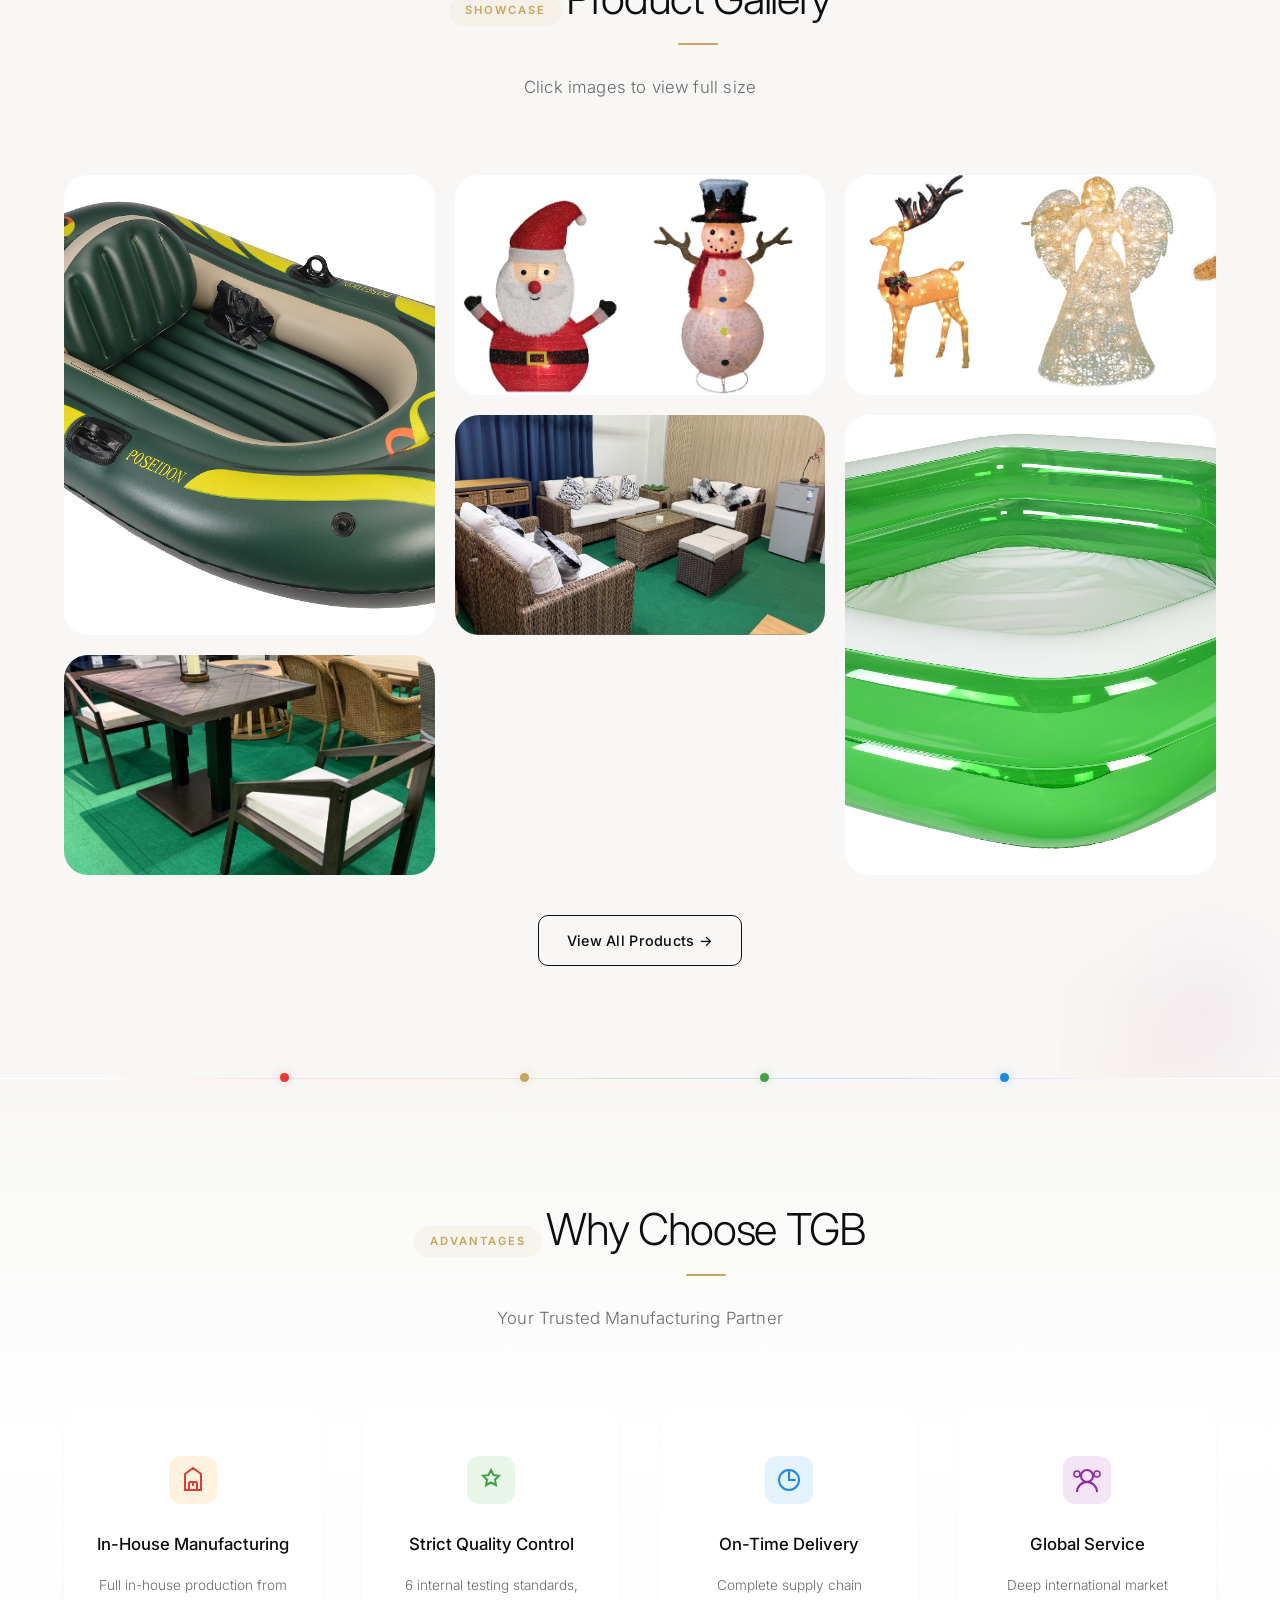
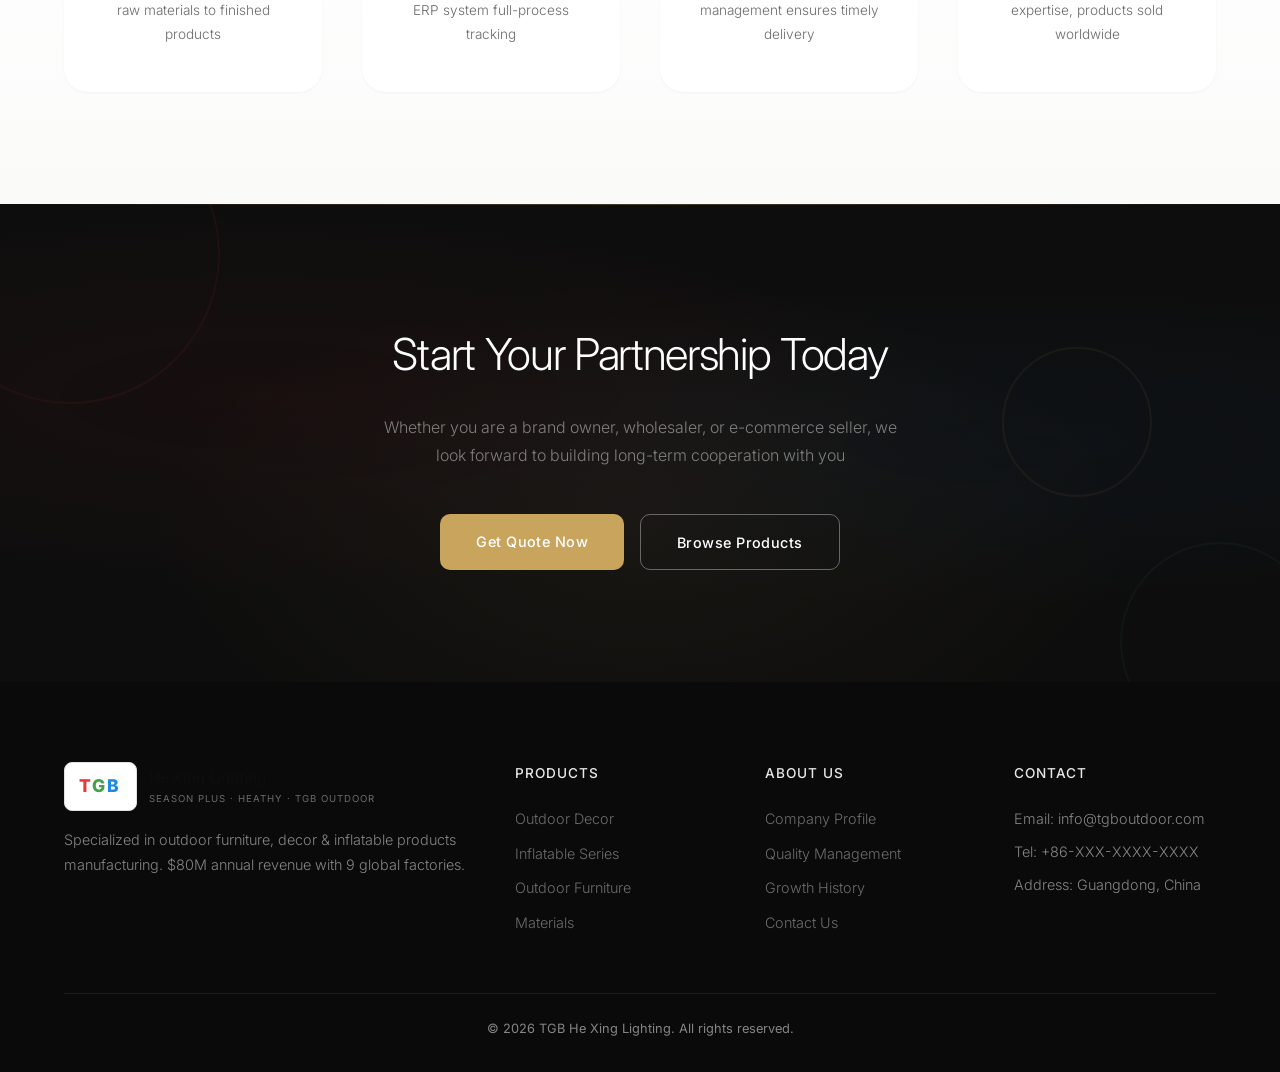
==== commit 0f5e696c: "fix: 手机版导航栏 EN-CN 和 ☰ 顺序调整 - HTML: 将 .nav-lang 移到 .nav-toggle 前面 - 顺序从 [☰ EN/CN] 改为 [EN/CN ☰] - 三条线现" ====
--- a/index.html
+++ b/index.html
@@ -29,11 +29,11 @@
       <a href="video.html" data-en="Video" data-cn="视频" onclick="closeNav()">Video</a>
     </div>
     <div class="nav-right">
-      <span class="nav-toggle" onclick="toggleNav()">☰</span>
       <div class="nav-lang">
         <span class="lang-btn active" onclick="switchLang('en')">EN</span>
         <span class="lang-btn" onclick="switchLang('cn')">中文</span>
       </div>
+      <span class="nav-toggle" onclick="toggleNav()">☰</span>
     </div>
   </nav>
 
--- a/style.css
+++ b/style.css
@@ -845,6 +845,7 @@
   .tv-summary { padding: 1.25rem 1.5rem; }
   .tv-summary-divider { display: none; }
   .timeline-section { padding: 4rem 1.25rem; }
+  .nav-toggle { display: block; }
 }
 
 /* ===== Factory ===== */
@@ -1150,6 +1151,7 @@
   .brand-trust-bar { padding: 2rem 2rem; }
   .brand-trust-grid { gap: 2rem; }
   .cta-decor-1, .cta-decor-2, .cta-decor-3 { display: none; }
+  .nav-toggle { display: block; }
 }
 @media (max-width: 768px) {
   .navbar { padding: 0.75rem 1rem; gap: 0.5rem; }
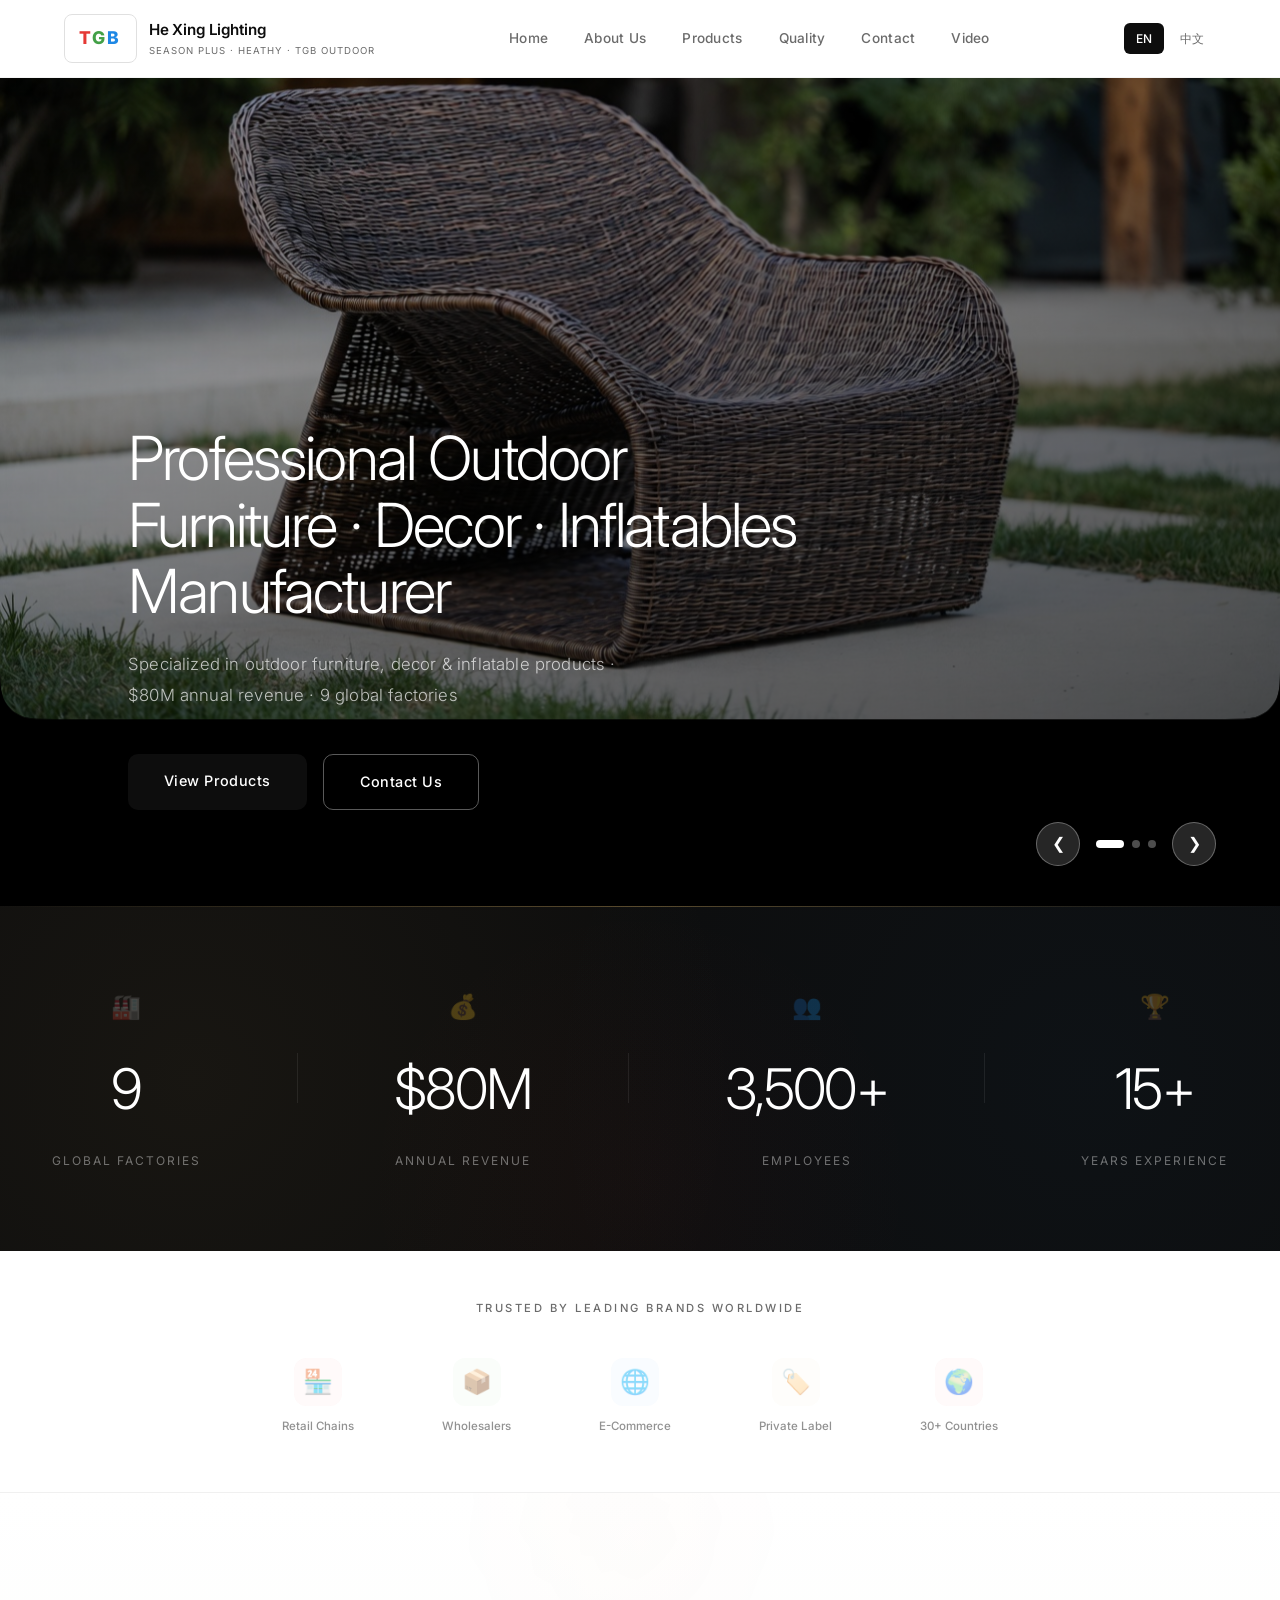
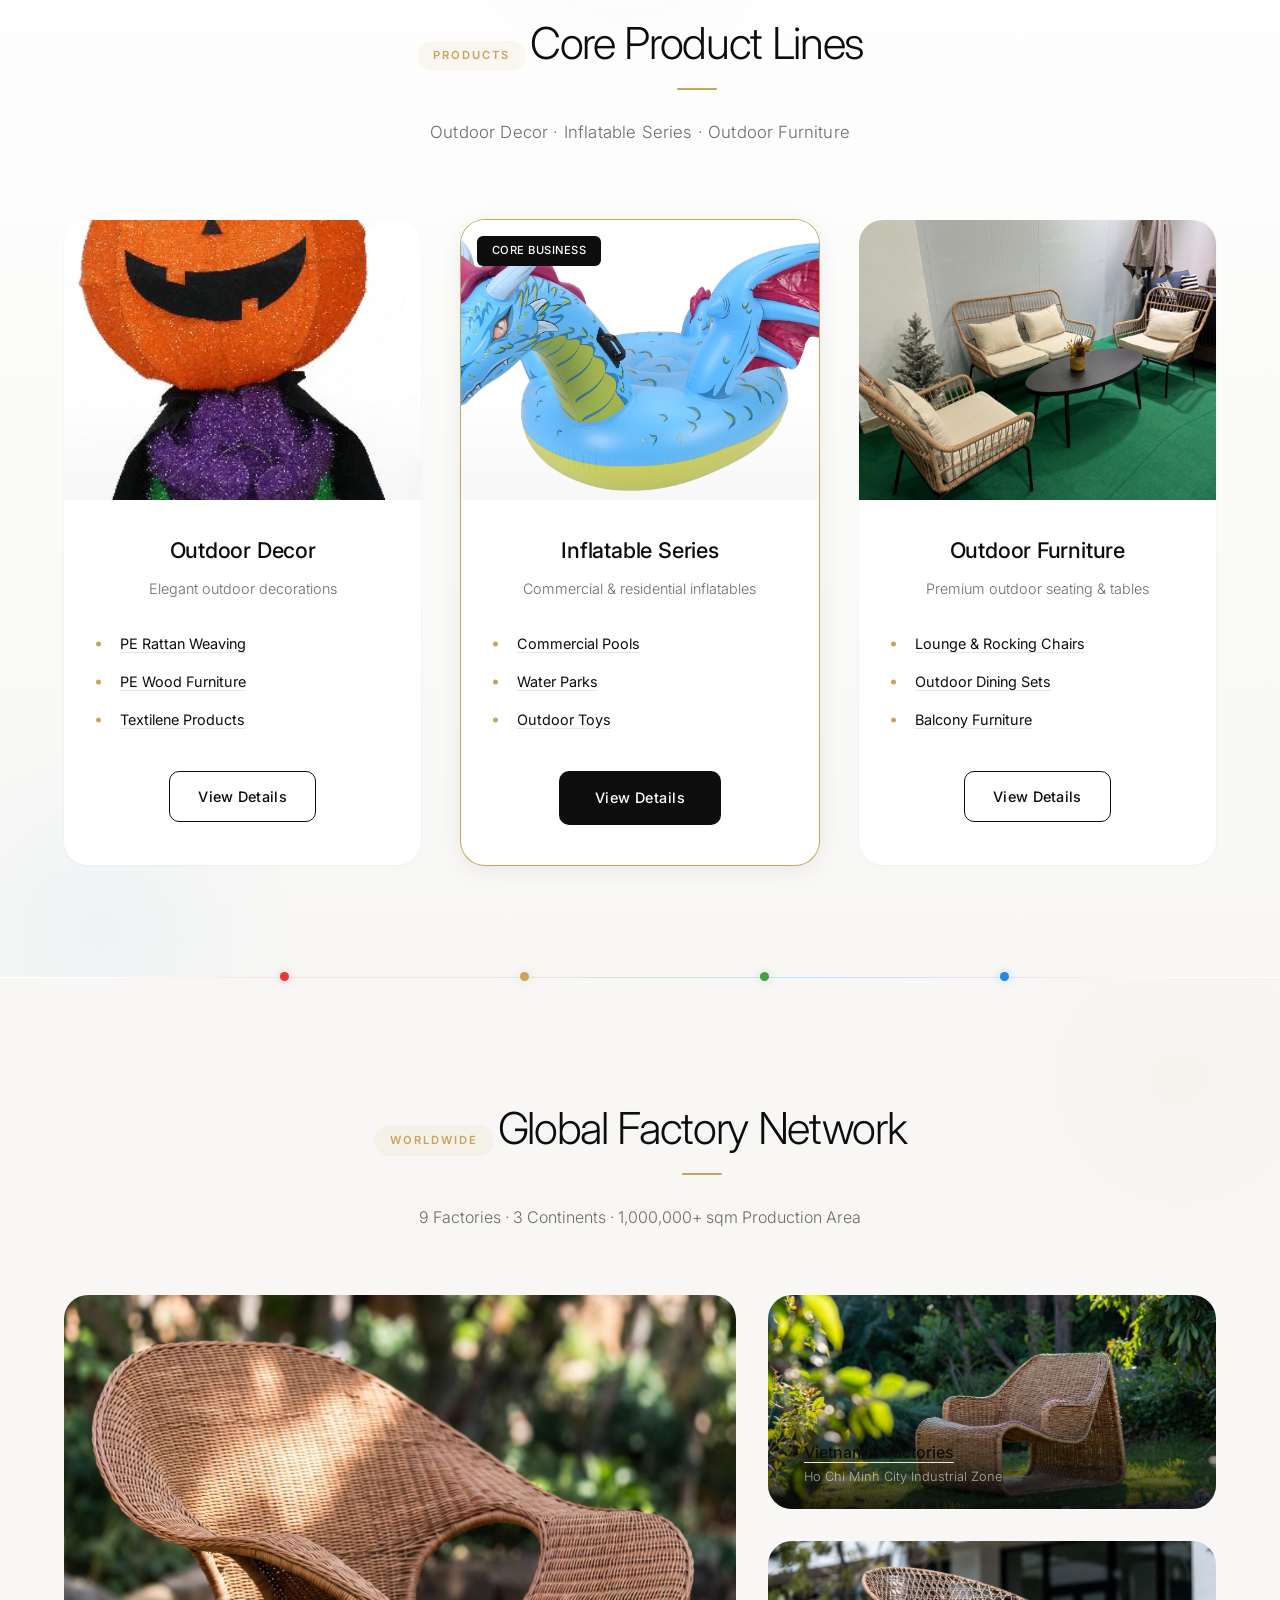
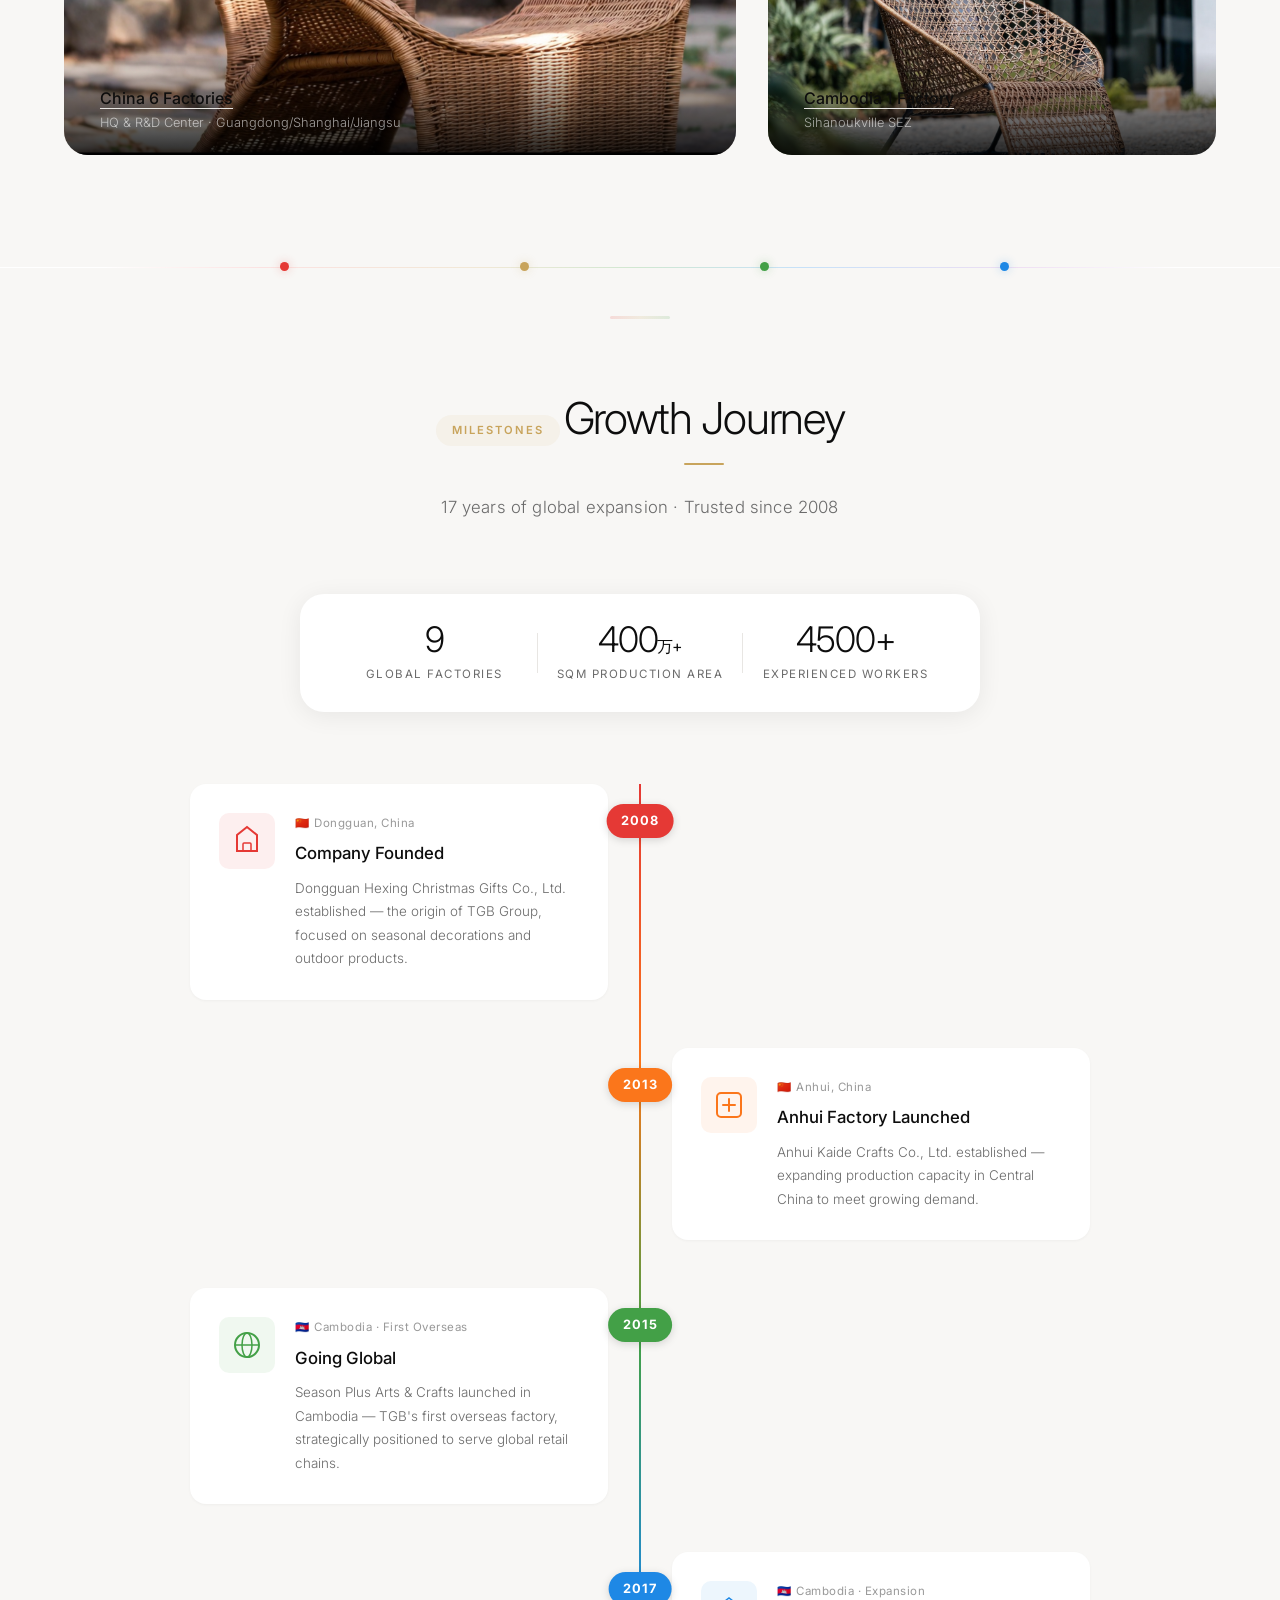
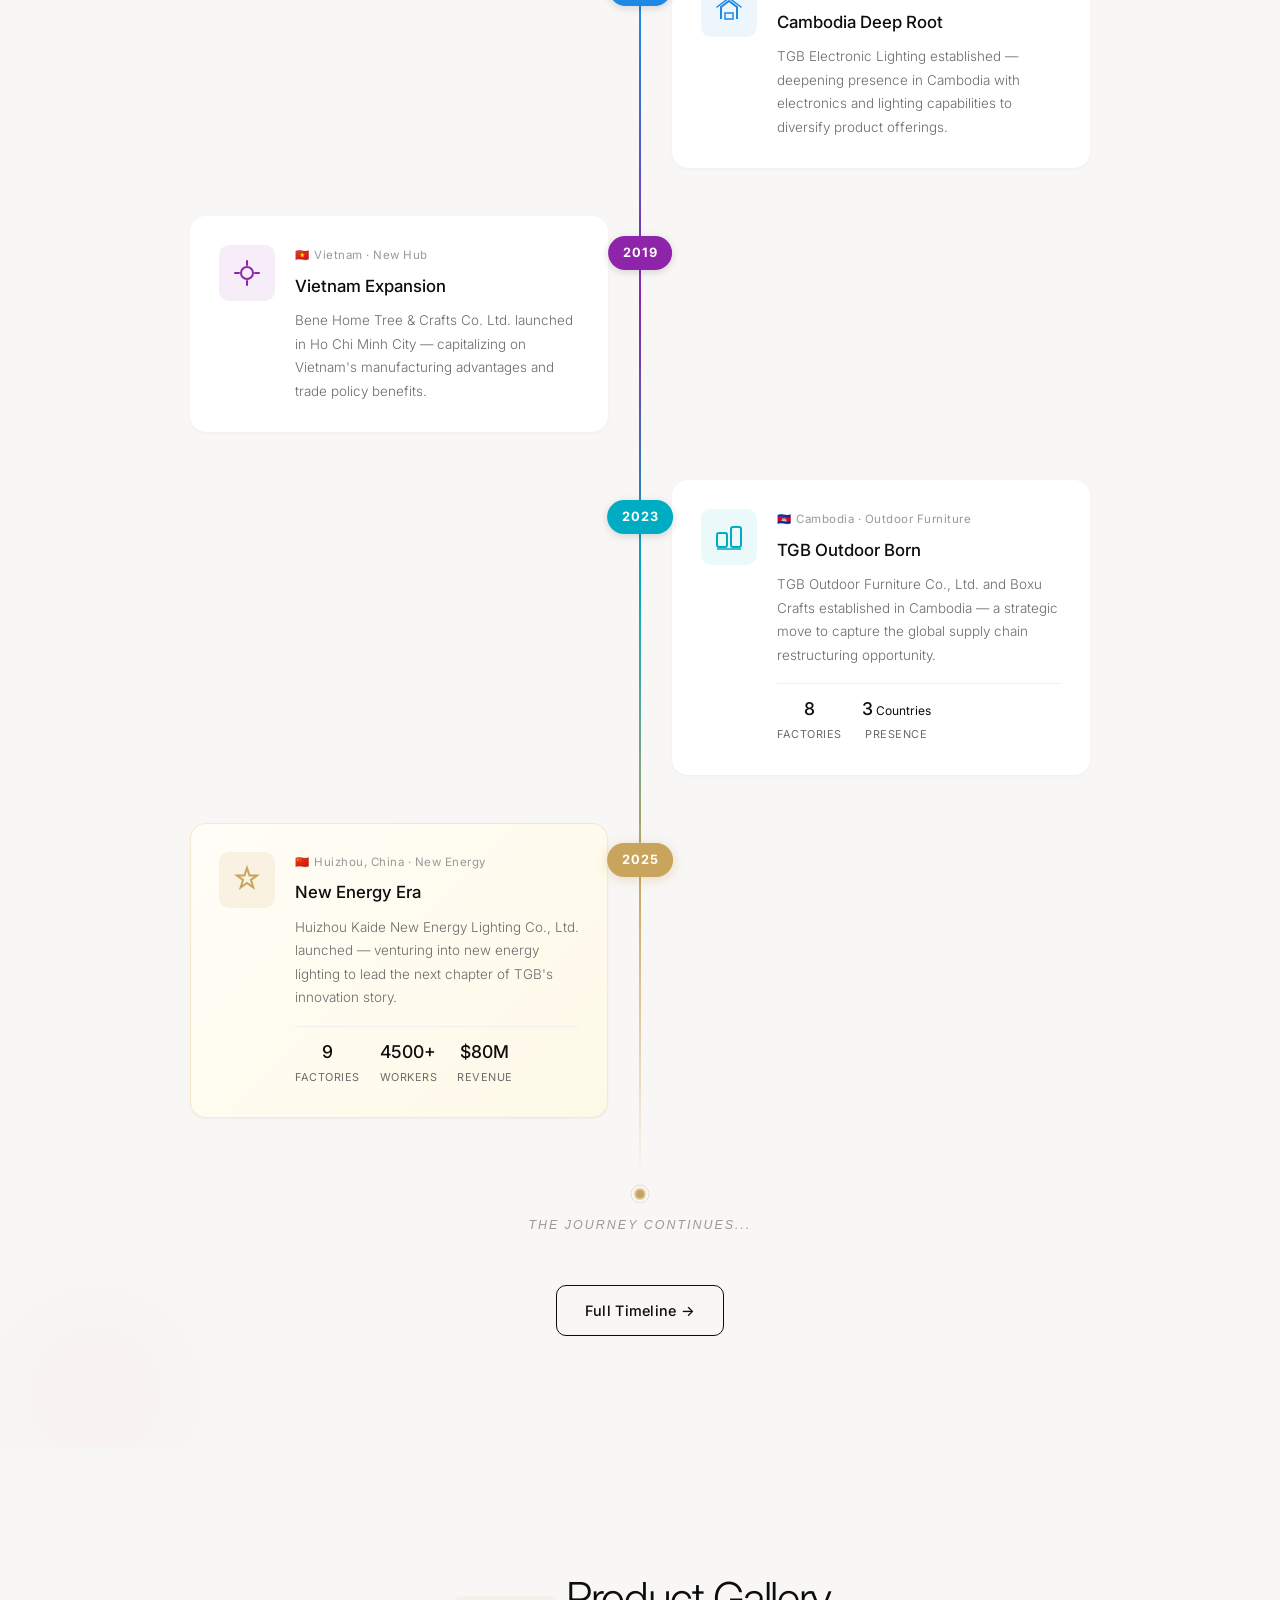
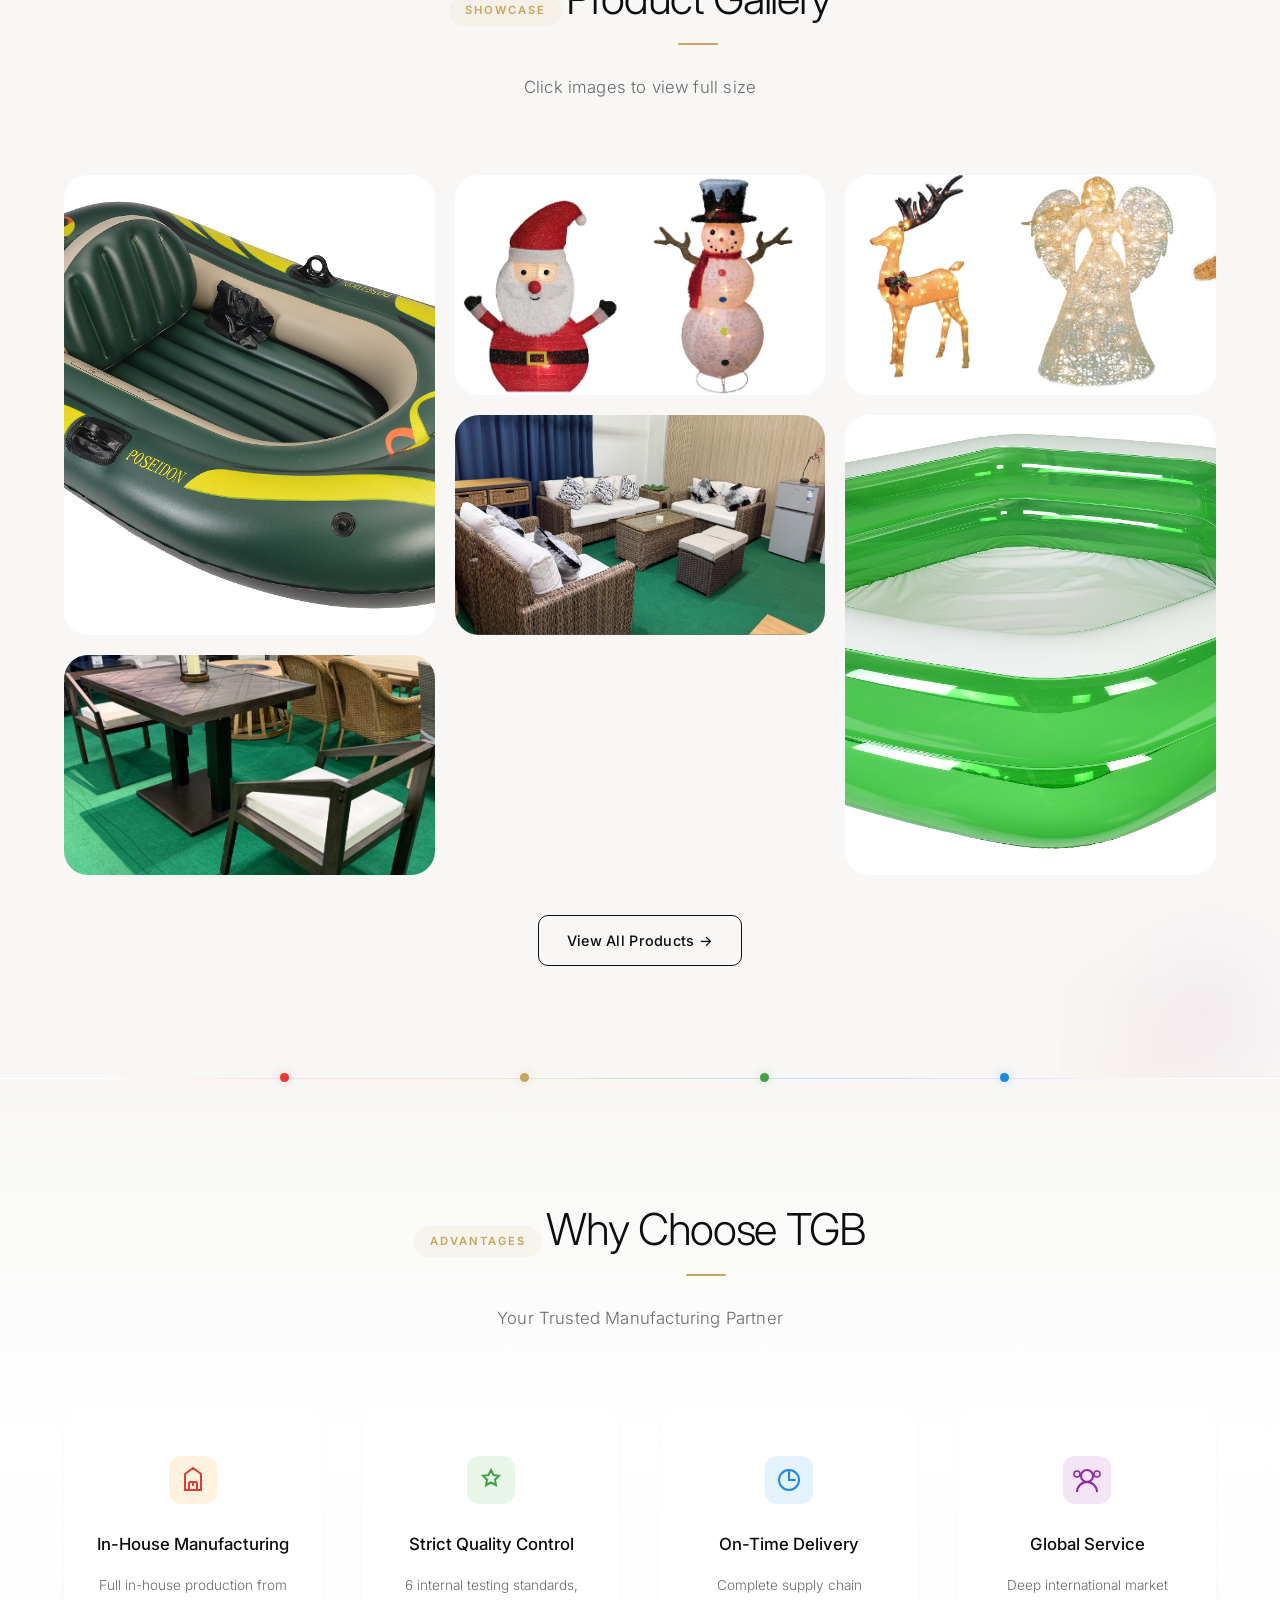
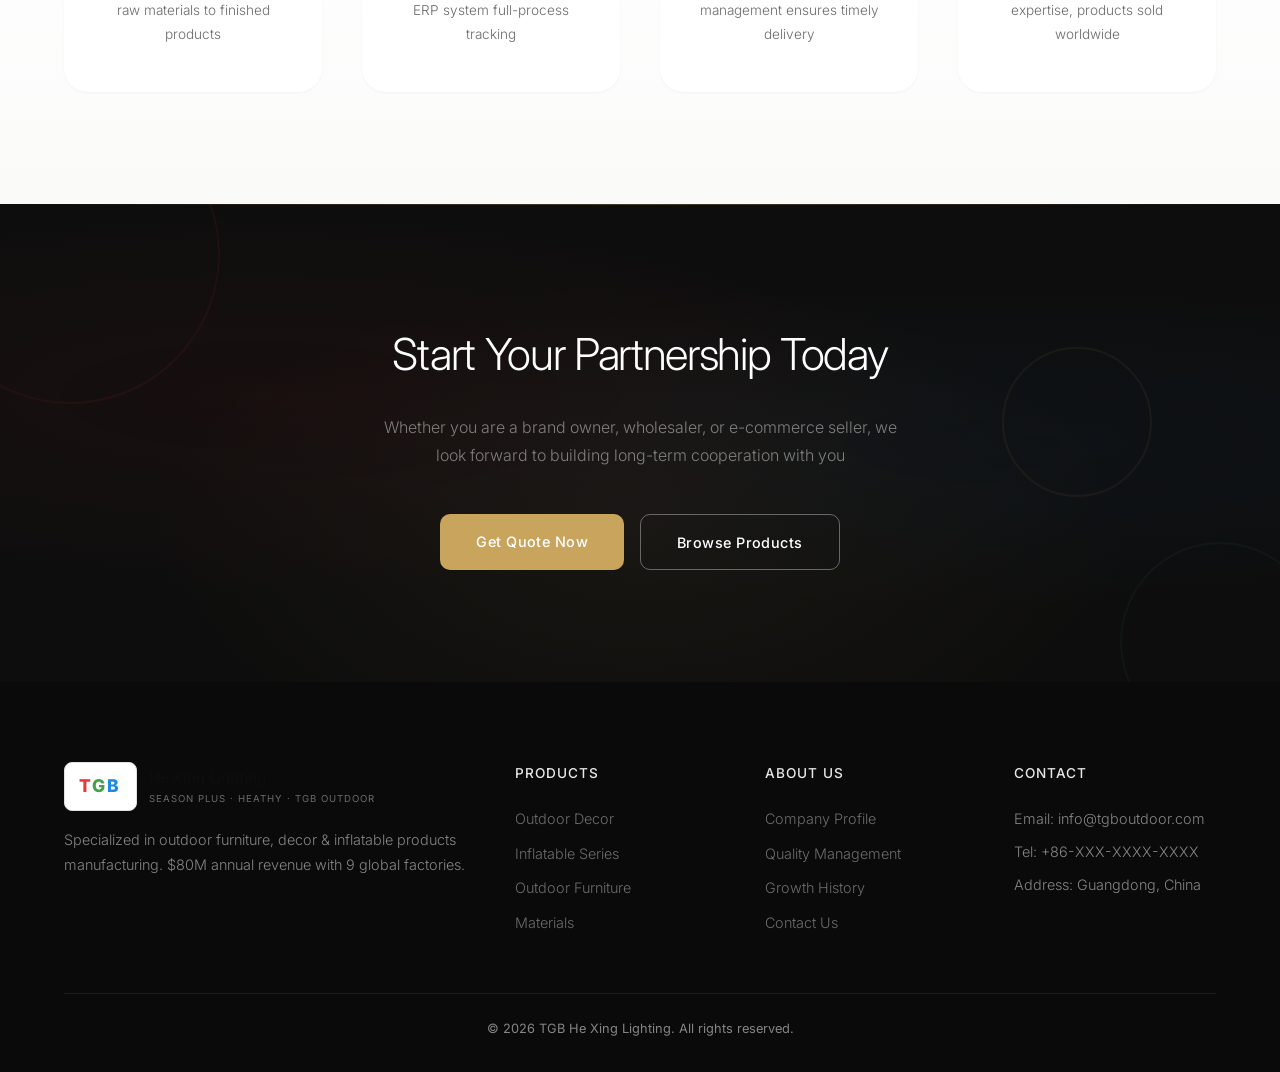
==== commit 1514b917: "feat: 品牌信任區按鈕加上超連結 (Retail Chains→Contact, Wholesalers→Products, E-Commerce→About, Private Label→Qua" ====
--- a/index.html
+++ b/index.html
@@ -117,26 +117,26 @@
     <div class="brand-trust-inner">
       <div class="brand-trust-label" data-en="Trusted By Leading Brands Worldwide" data-cn="深受全球知名品牌信賴">Trusted By Leading Brands Worldwide</div>
       <div class="brand-trust-grid">
-        <div class="brand-trust-item">
+        <a href="contact.html" class="brand-trust-item">
           <div class="bt-icon bt-icon-red">🏪</div>
           <span class="bt-name">Retail Chains</span>
-        </div>
-        <div class="brand-trust-item">
+        </a>
+        <a href="products.html" class="brand-trust-item">
           <div class="bt-icon bt-icon-green">📦</div>
           <span class="bt-name">Wholesalers</span>
-        </div>
-        <div class="brand-trust-item">
+        </a>
+        <a href="about.html" class="brand-trust-item">
           <div class="bt-icon bt-icon-blue">🌐</div>
           <span class="bt-name">E-Commerce</span>
-        </div>
-        <div class="brand-trust-item">
+        </a>
+        <a href="quality.html" class="brand-trust-item">
           <div class="bt-icon bt-icon-gold">🏷️</div>
           <span class="bt-name">Private Label</span>
-        </div>
-        <div class="brand-trust-item">
+        </a>
+        <a href="index.html" class="brand-trust-item">
           <div class="bt-icon bt-icon-red">🌍</div>
           <span class="bt-name">30+ Countries</span>
-        </div>
+        </a>
       </div>
     </div>
   </div>
--- a/style.css
+++ b/style.css
@@ -242,8 +242,9 @@
 }
 .brand-trust-item {
   display: flex; flex-direction: column; align-items: center; gap: 0.6rem;
-  opacity: 0.45; transition: all 0.4s ease; cursor: default;
+  opacity: 0.45; transition: all 0.4s ease; cursor: pointer;
   padding: 0.5rem 1rem;
+  text-decoration: none; color: inherit;
 }
 .brand-trust-item:hover { opacity: 1; transform: translateY(-3px); }
 .bt-icon {
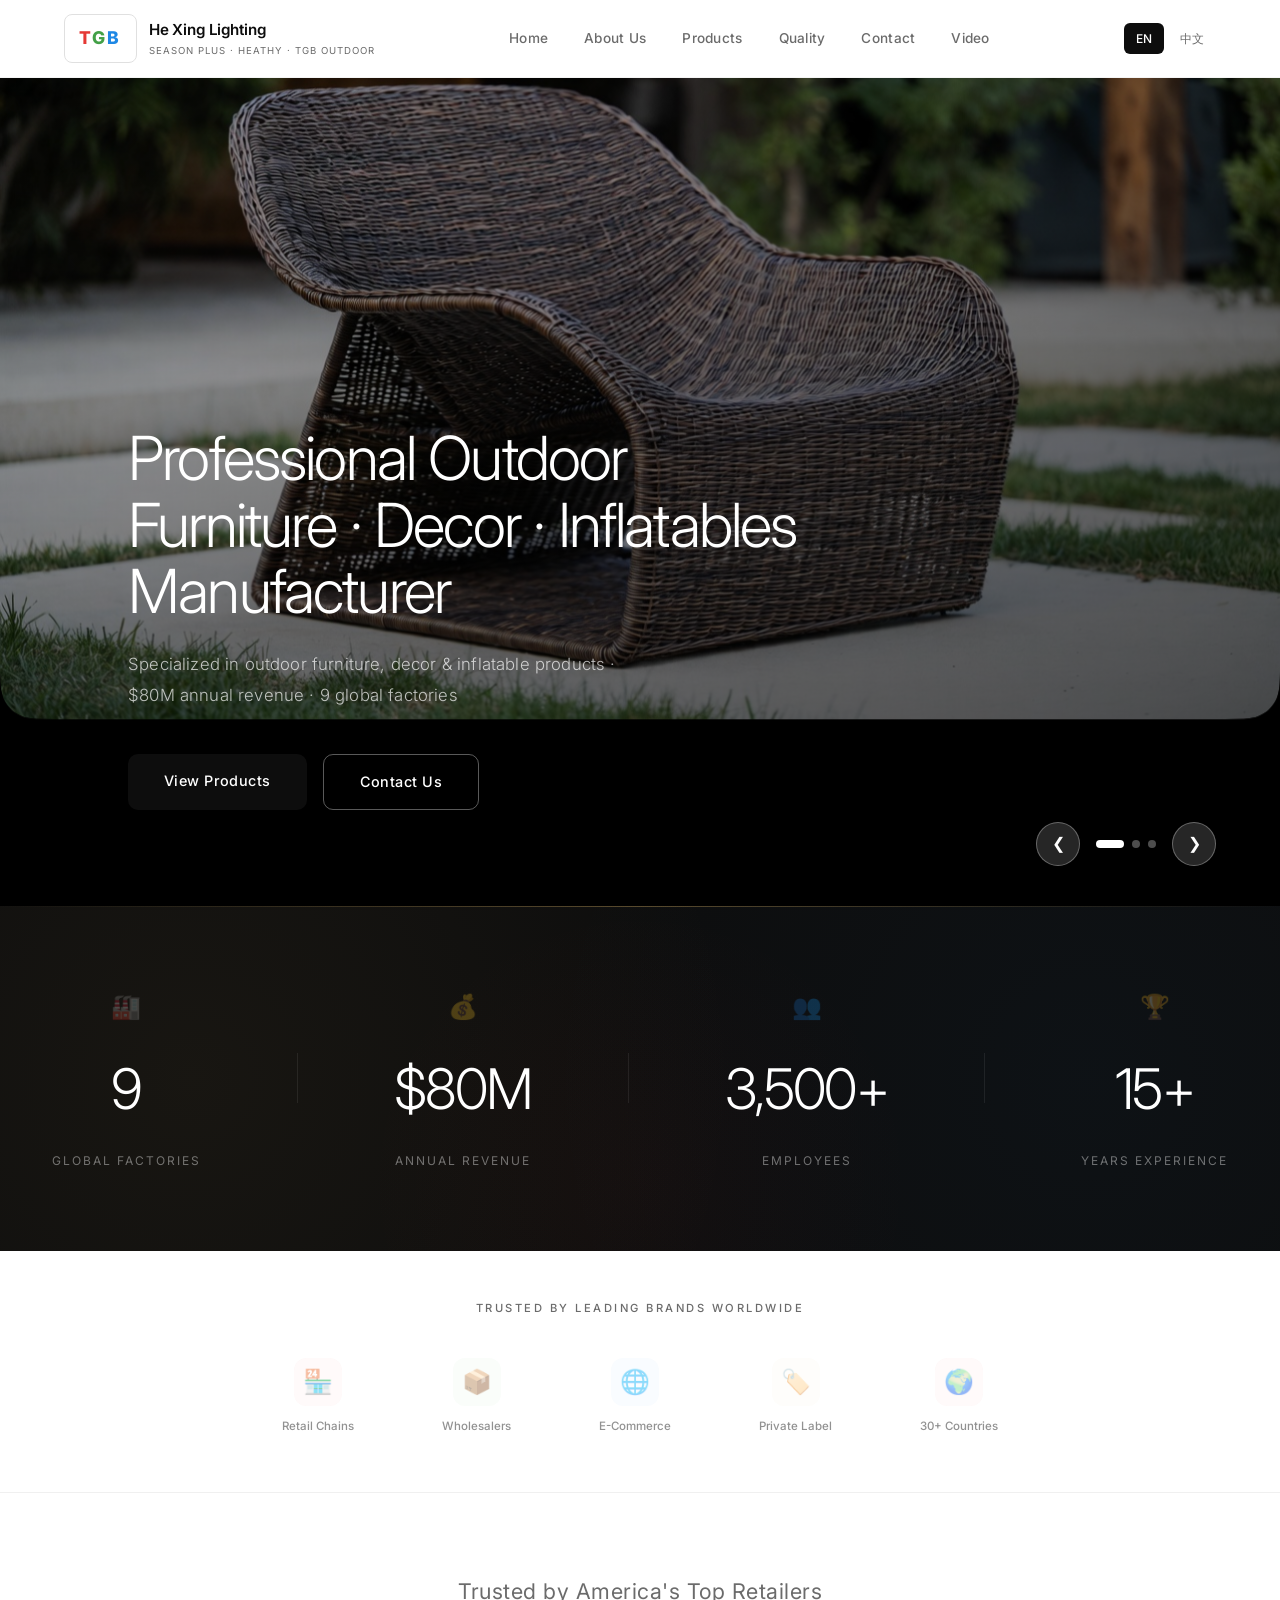
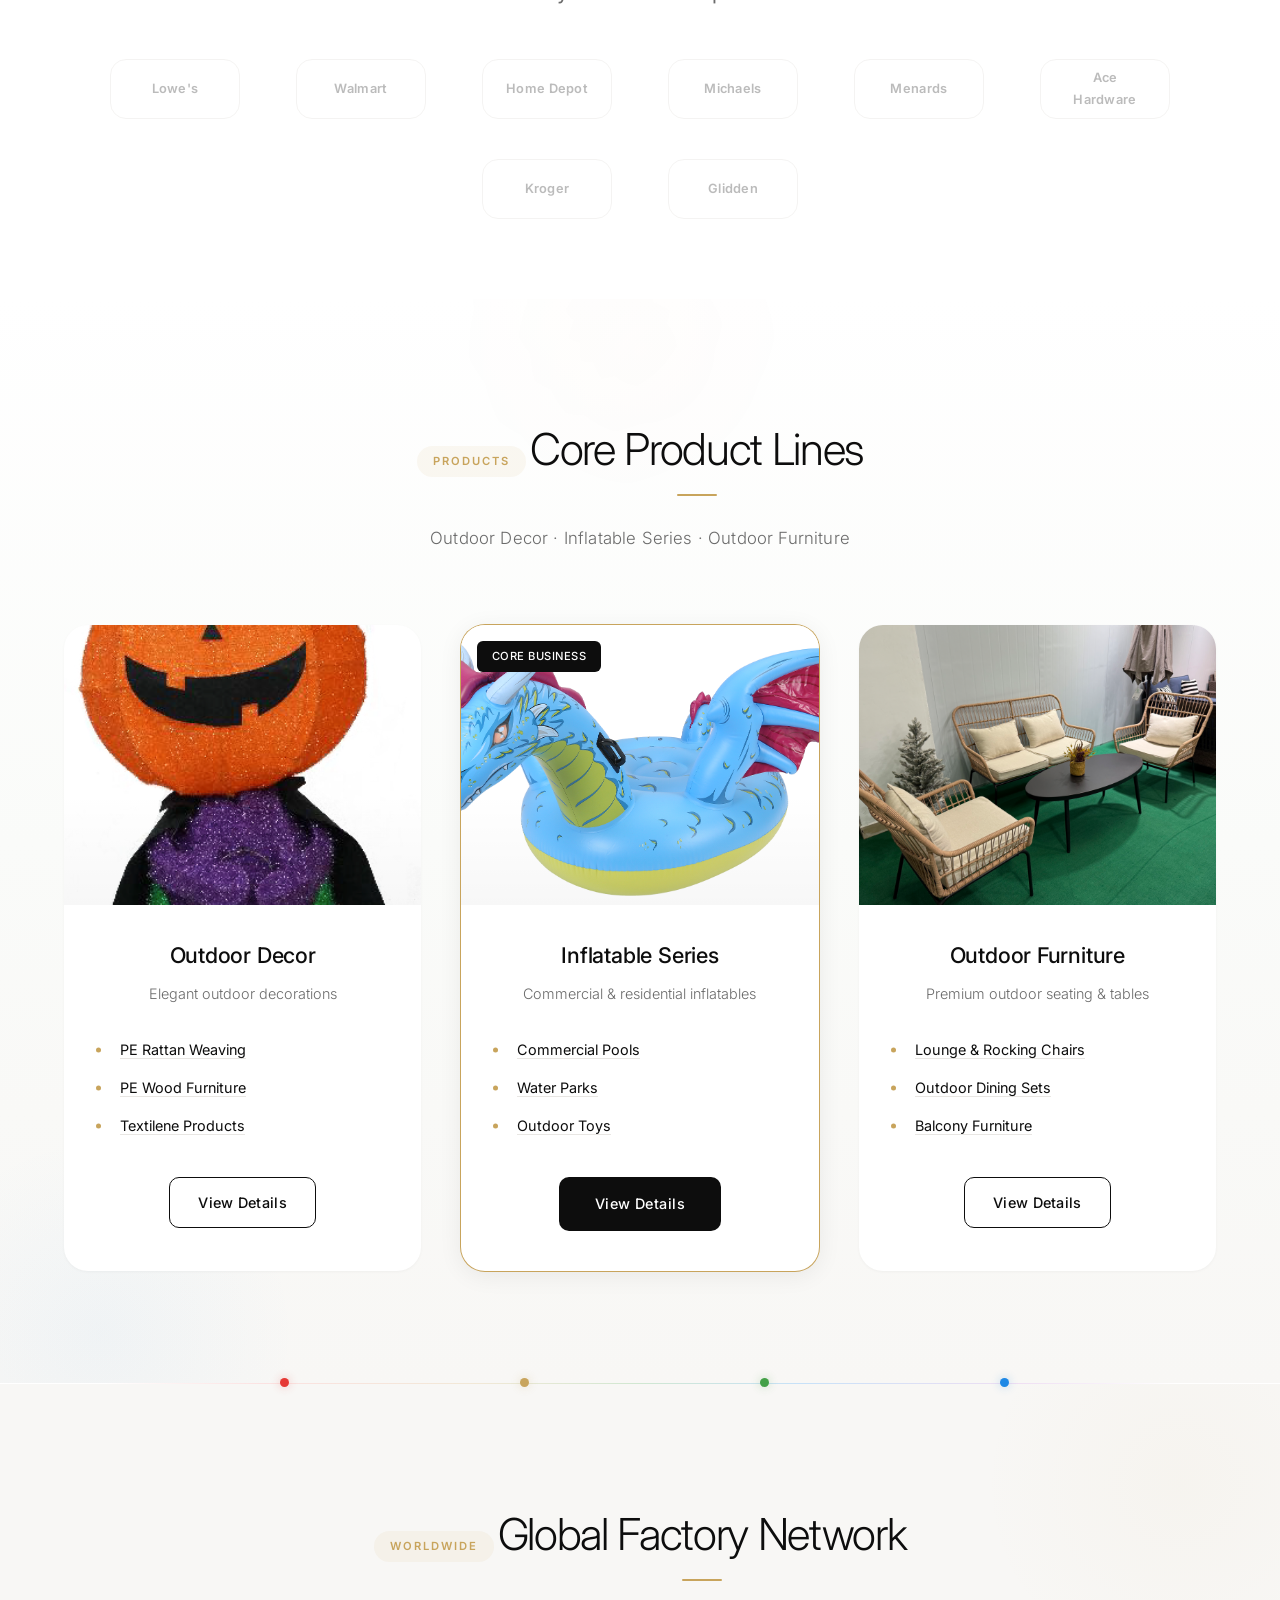
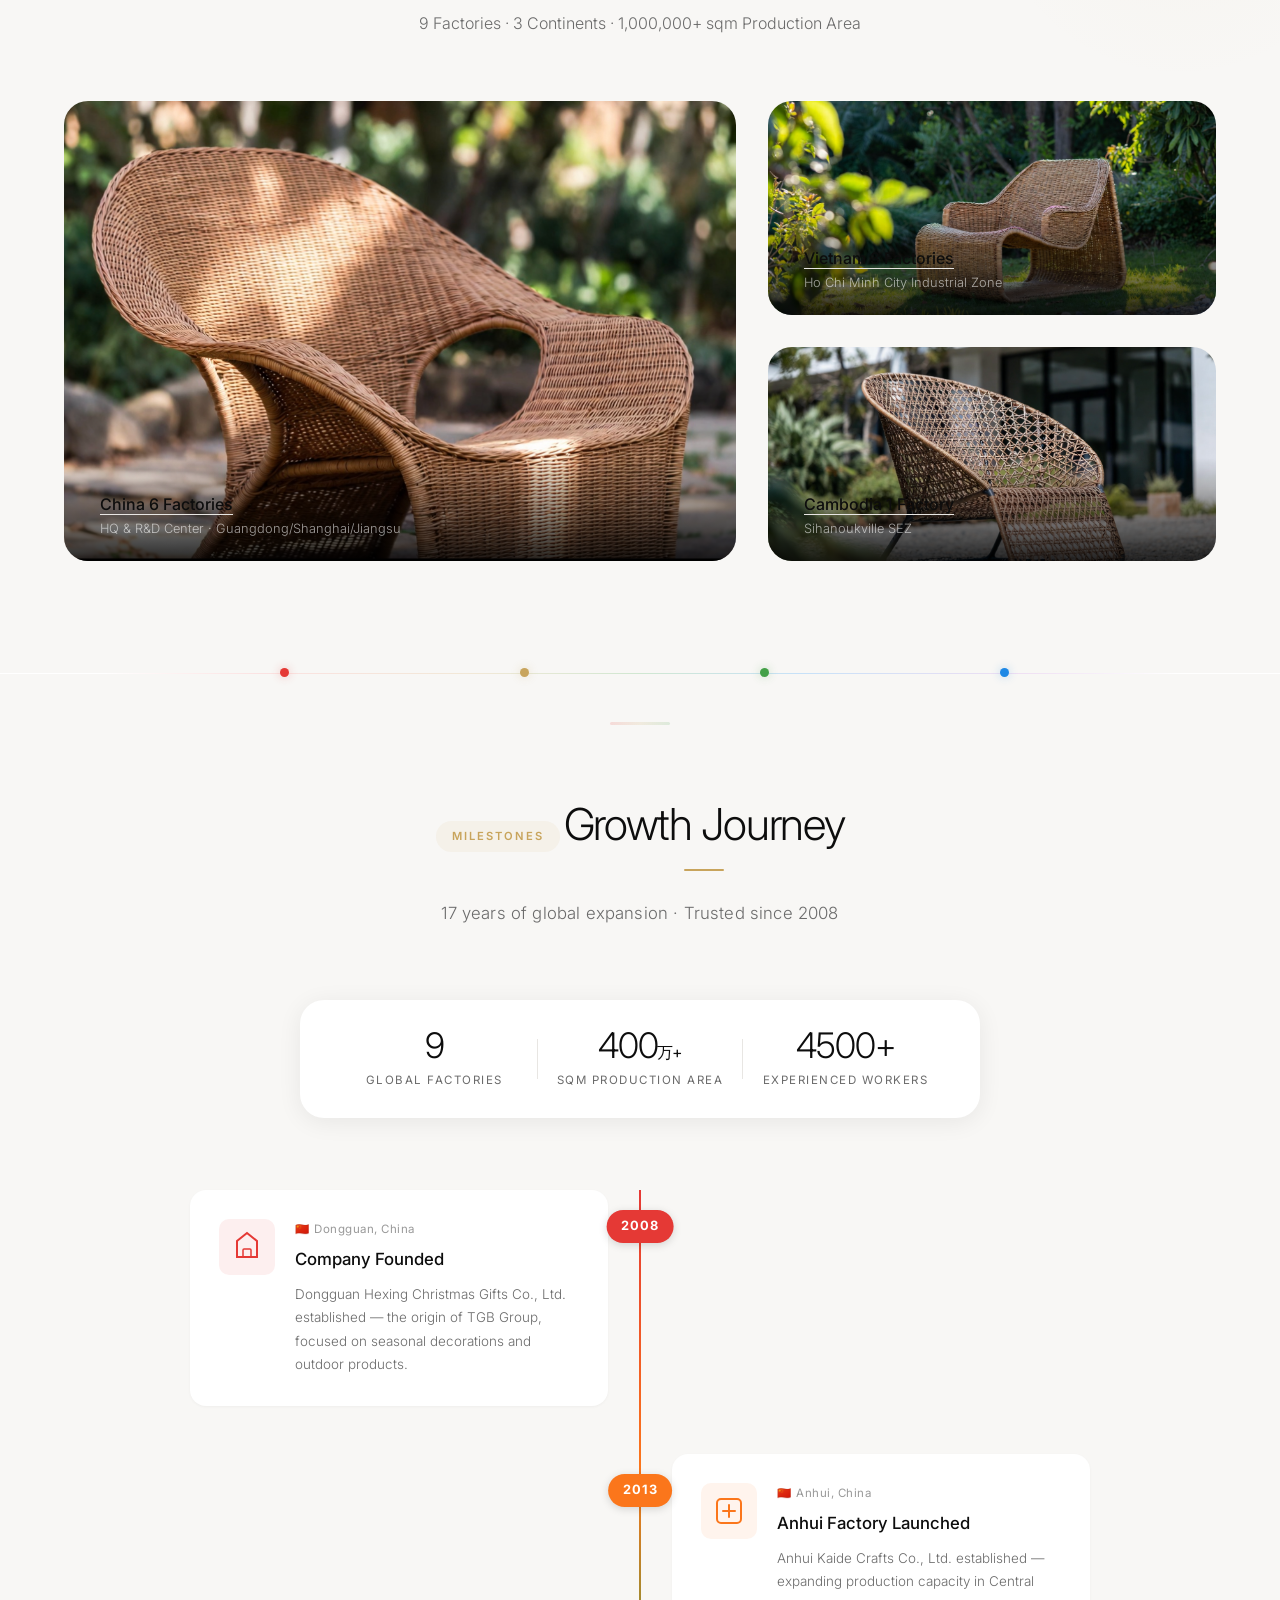
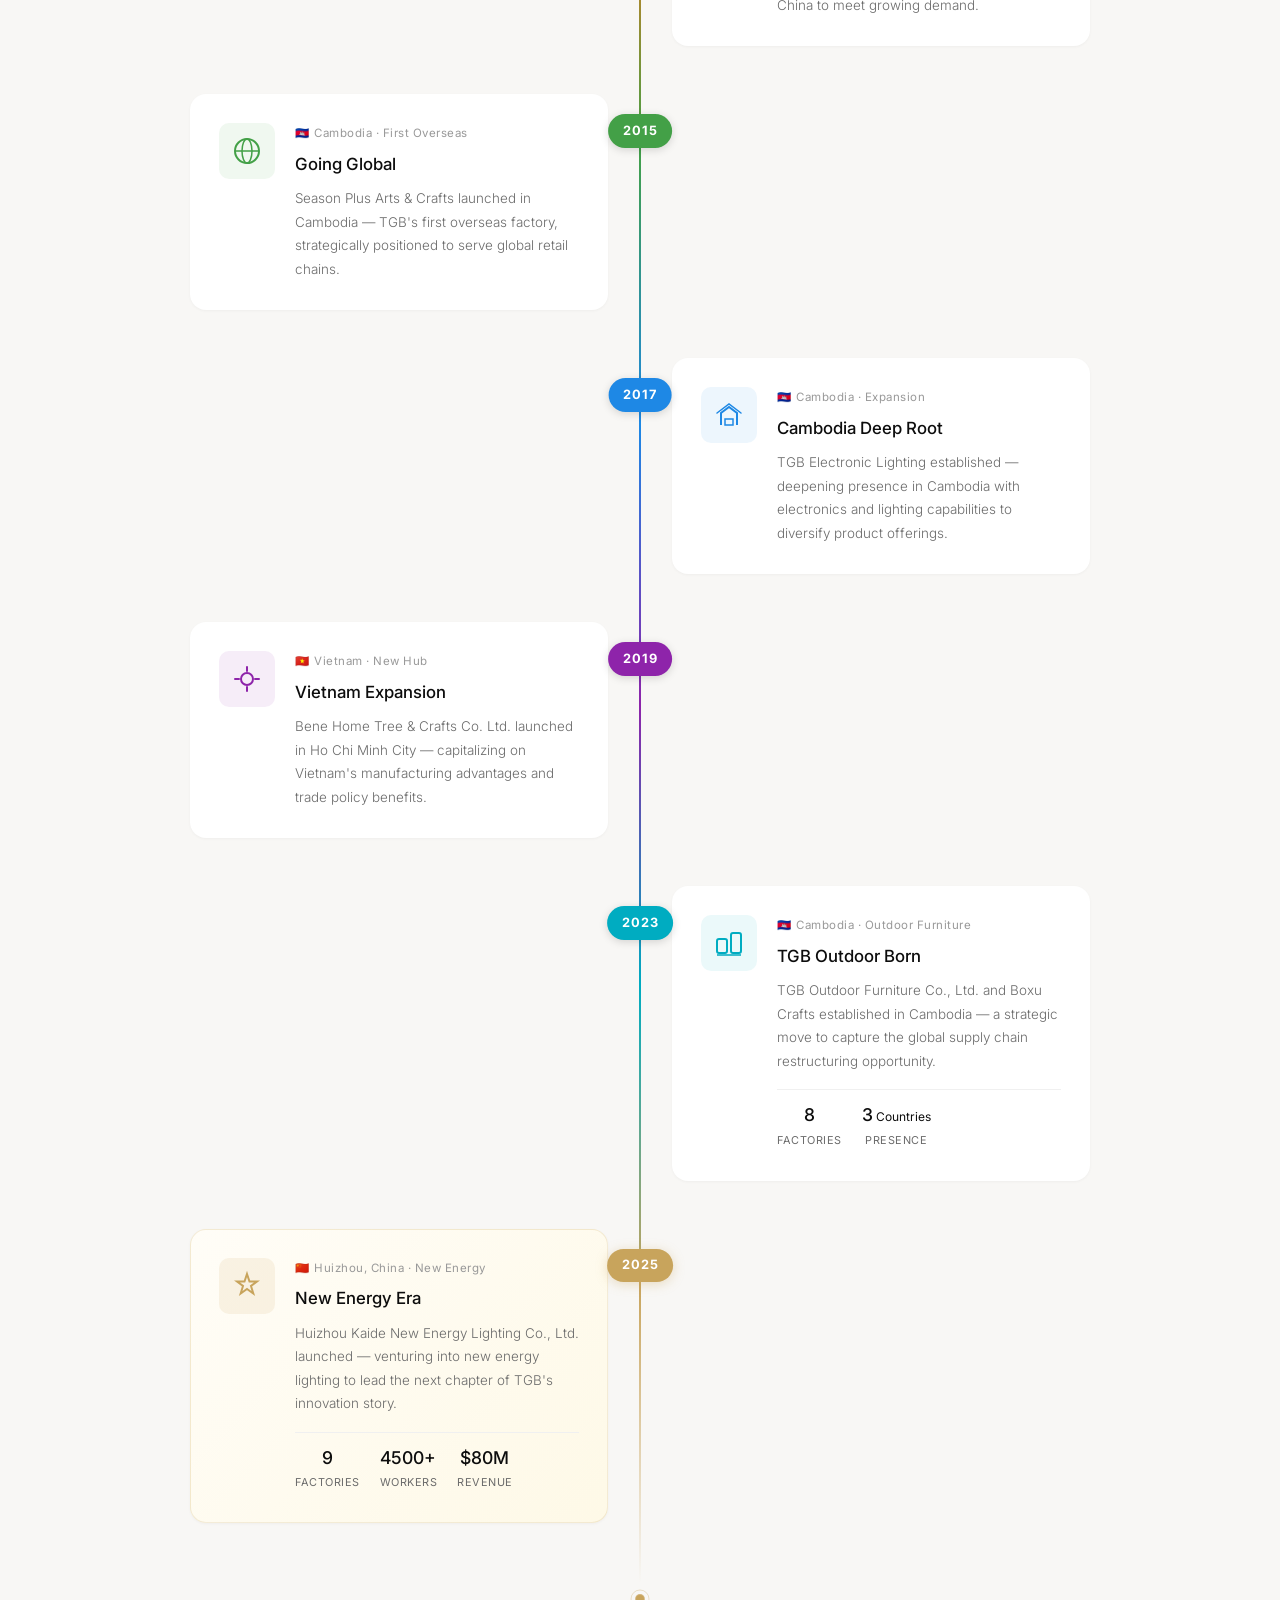
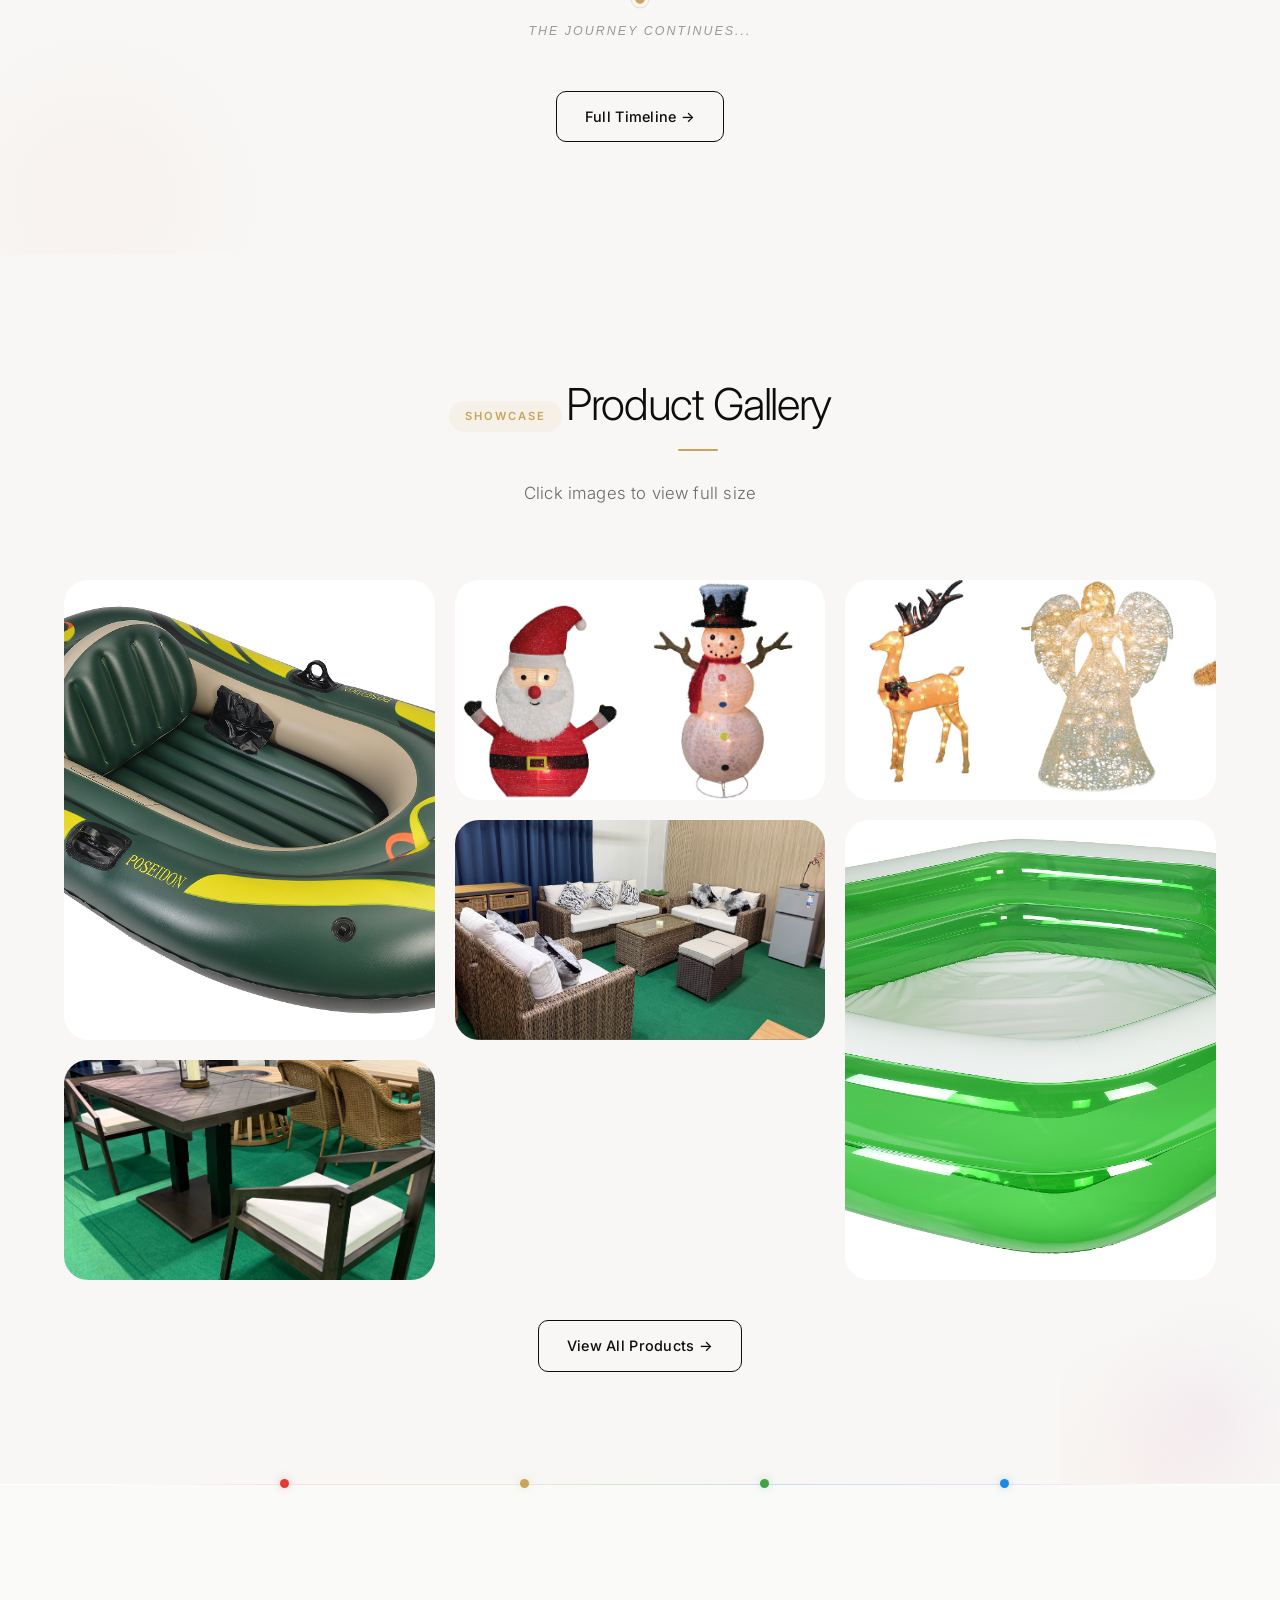
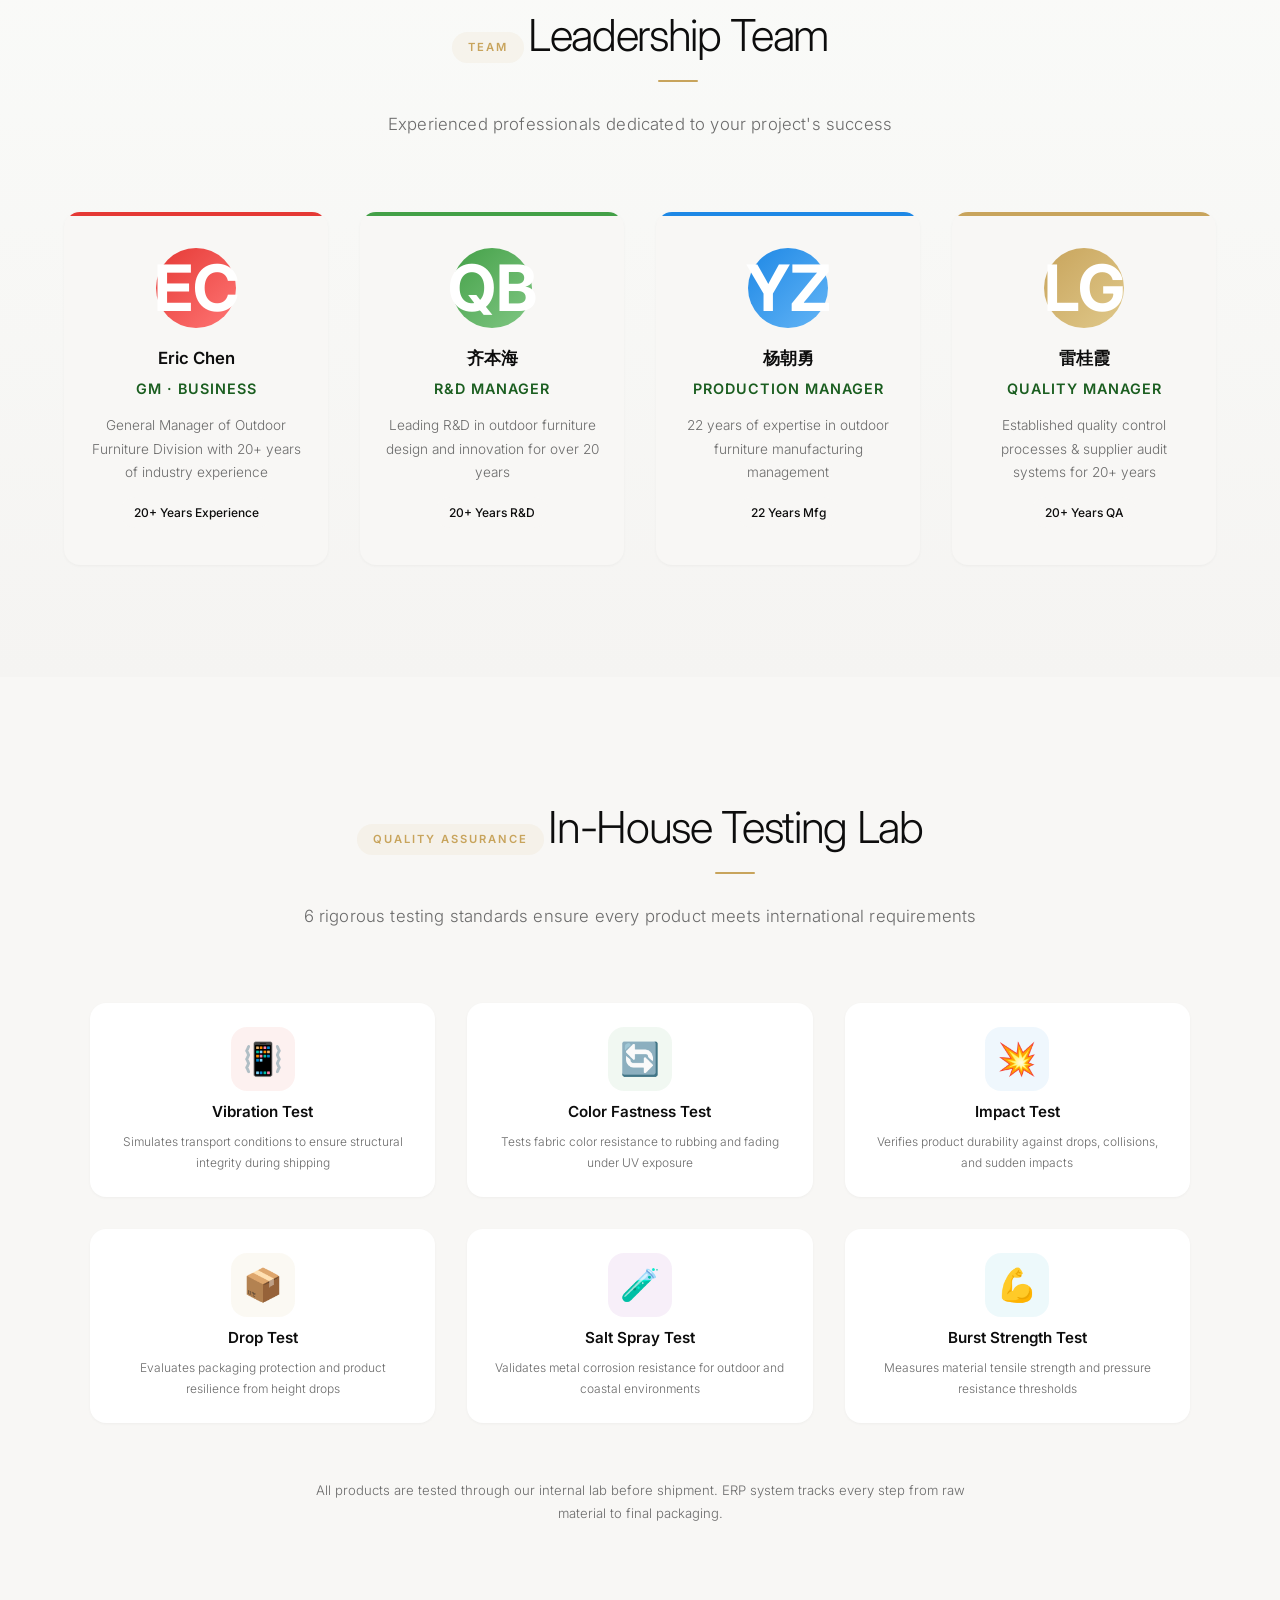
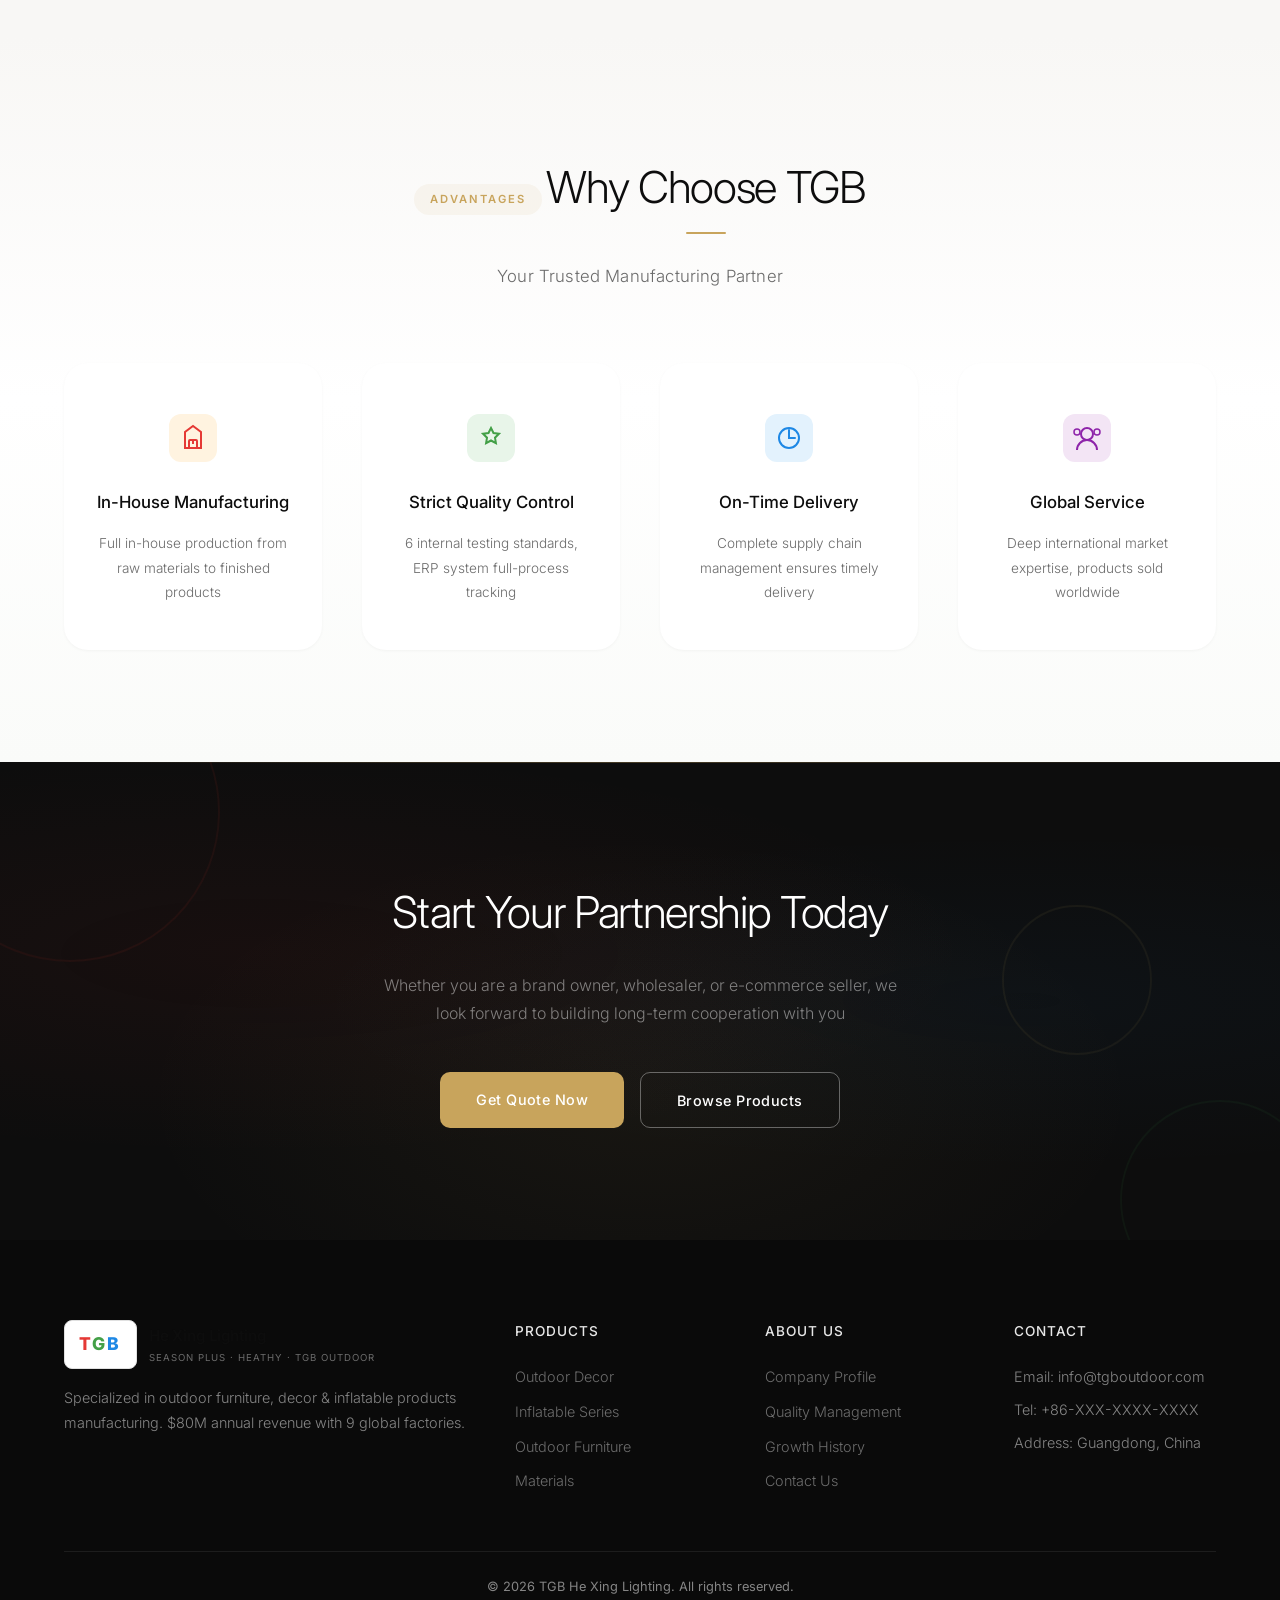
==== commit 61c17c72: "feat: 首頁新增3區塊 - 客戶Logo牆/核心團隊/測試認證實驗室 (從公司簡介PPT提取)" ====
--- a/index.html
+++ b/index.html
@@ -141,6 +141,23 @@
     </div>
   </div>
 
+  <!-- Client Logo Wall -->
+  <div class="client-wall">
+    <div class="client-wall-header">
+      <h3 data-en="Trusted by America's Top Retailers" data-cn="深受美國頂級零售商信賴">Trusted by America's Top Retailers</h3>
+    </div>
+    <div class="client-logos">
+      <div class="client-logo-item">Lowe's</div>
+      <div class="client-logo-item">Walmart</div>
+      <div class="client-logo-item">Home Depot</div>
+      <div class="client-logo-item">Michaels</div>
+      <div class="client-logo-item">Menards</div>
+      <div class="client-logo-item">Ace Hardware</div>
+      <div class="client-logo-item">Kroger</div>
+      <div class="client-logo-item">Glidden</div>
+    </div>
+  </div>
+
   <!-- Core Products -->
   <section class="section products-section">
     <div class="section-header">
@@ -437,6 +454,87 @@
     <div class="sd-dot sd-dot-3"></div>
     <div class="sd-dot sd-dot-4"></div>
   </div>
+
+  <!-- Core Team -->
+  <section class="team-section">
+    <div class="section-header">
+      <span class="section-tag" data-en="TEAM" data-cn="團隊">TEAM</span>
+      <h2 data-en="Leadership Team" data-cn="核心領導團隊">Leadership Team</h2>
+      <p data-en="Experienced professionals dedicated to your project's success" data-cn="資深專業人士，致力於確保您的項目成功執行">Experienced professionals dedicated to your project's success</p>
+    </div>
+    <div class="team-grid">
+      <div class="team-card">
+        <div class="team-avatar">EC</div>
+        <div class="team-name">Eric Chen</div>
+        <div class="team-title" data-en="GM - Business" data-cn="總經理 - 業務">GM · Business</div>
+        <p class="team-desc" data-en="General Manager of Outdoor Furniture Division with 20+ years of industry experience" data-cn="户外家具事業部總經理，20餘年行業經驗">General Manager of Outdoor Furniture Division with 20+ years of industry experience</p>
+        <span class="team-exp">20+ Years Experience</span>
+      </div>
+      <div class="team-card">
+        <div class="team-avatar">QB</div>
+        <div class="team-name">齐本海</div>
+        <div class="team-title" data-en="R&D Manager" data-cn="研發經理">R&D Manager</div>
+        <p class="team-desc" data-en="Leading R&D in outdoor furniture design and innovation for over 20 years" data-cn="領導戶外家具設計與創新研發20餘年">Leading R&D in outdoor furniture design and innovation for over 20 years</p>
+        <span class="team-exp">20+ Years R&D</span>
+      </div>
+      <div class="team-card">
+        <div class="team-avatar">YZ</div>
+        <div class="team-name">杨朝勇</div>
+        <div class="team-title" data-en="Production Manager" data-cn="生產經理">Production Manager</div>
+        <p class="team-desc" data-en="22 years of expertise in outdoor furniture manufacturing management" data-cn="從事戶外家具生產管理22年">22 years of expertise in outdoor furniture manufacturing management</p>
+        <span class="team-exp">22 Years Mfg</span>
+      </div>
+      <div class="team-card">
+        <div class="team-avatar">LG</div>
+        <div class="team-name">雷桂霞</div>
+        <div class="team-title" data-en="Quality Manager" data-cn="品質副經理">Quality Manager</div>
+        <p class="team-desc" data-en="Established quality control processes &amp; supplier audit systems for 20+ years" data-cn="建立質量管控流程與供應商資質審核，從業20餘年">Established quality control processes & supplier audit systems for 20+ years</p>
+        <span class="team-exp">20+ Years QA</span>
+      </div>
+    </div>
+  </section>
+
+  <!-- Testing & Certification -->
+  <section class="testing-section">
+    <div class="section-header">
+      <span class="section-tag" data-en="QUALITY ASSURANCE" data-cn="品質保證">QUALITY ASSURANCE</span>
+      <h2 data-en="In-House Testing Lab" data-cn="內部測試實驗室">In-House Testing Lab</h2>
+      <p data-en="6 rigorous testing standards ensure every product meets international requirements" data-cn="6項嚴格測試標準確保每件產品符合國際要求">6 rigorous testing standards ensure every product meets international requirements</p>
+    </div>
+    <div class="testing-grid">
+      <div class="test-card">
+        <div class="test-icon ti-red">📳</div>
+        <div class="test-name" data-en="Vibration Test" data-cn="振動測試">Vibration Test</div>
+        <p class="test-desc" data-en="Simulates transport conditions to ensure structural integrity during shipping" data-cn="模擬運輸條件，確保運輸過程中結構完整性">Simulates transport conditions to ensure structural integrity during shipping</p>
+      </div>
+      <div class="test-card">
+        <div class="test-icon ti-green">🔄</div>
+        <div class="test-name" data-en="Color Fastness Test" data-cn="摩擦色牢度測試">Color Fastness Test</div>
+        <p class="test-desc" data-en="Tests fabric color resistance to rubbing and fading under UV exposure" data-cn="測試面料顏色耐摩擦及抗紫外線褪色能力">Tests fabric color resistance to rubbing and fading under UV exposure</p>
+      </div>
+      <div class="test-card">
+        <div class="test-icon ti-blue">💥</div>
+        <div class="test-name" data-en="Impact Test" data-cn="衝擊測試">Impact Test</div>
+        <p class="test-desc" data-en="Verifies product durability against drops, collisions, and sudden impacts" data-cn="驗證產品對跌落、碰撞和突發衝擊的耐用性">Verifies product durability against drops, collisions, and sudden impacts</p>
+      </div>
+      <div class="test-card">
+        <div class="test-icon ti-gold">📦</div>
+        <div class="test-name" data-en="Drop Test" data-cn="落地測試">Drop Test</div>
+        <p class="test-desc" data-en="Evaluates packaging protection and product resilience from height drops" data-cn="評估包裝保護效果及產品從高度墜落的抗衝擊力">Evaluates packaging protection and product resilience from height drops</p>
+      </div>
+      <div class="test-card">
+        <div class="test-icon ti-purple">🧪</div>
+        <div class="test-name" data-en="Salt Spray Test" data-cn="鹽霧測試">Salt Spray Test</div>
+        <p class="test-desc" data-en="Validates metal corrosion resistance for outdoor and coastal environments" data-cn="驗證金屬在戶外及沿海環境下的抗腐蝕能力">Validates metal corrosion resistance for outdoor and coastal environments</p>
+      </div>
+      <div class="test-card">
+        <div class="test-icon ti-teal">💪</div>
+        <div class="test-name" data-en="Burst Strength Test" data-cn="耐破強度測試">Burst Strength Test</div>
+        <p class="test-desc" data-en="Measures material tensile strength and pressure resistance thresholds" data-cn="測量材料抗拉強度和耐壓極限">Measures material tensile strength and pressure resistance thresholds</p>
+      </div>
+    </div>
+    <p class="testing-bottom-note" data-en="All products are tested through our internal lab before shipment. ERP system tracks every step from raw material to final packaging." data-cn="所有產品出貨前均通過內部實驗室全面測試。ERP 系統追蹤從原材料到最終包裝的每一個環節。">All products are tested through our internal lab before shipment. ERP system tracks every step from raw material to final packaging.</p>
+  </section>
 
   <!-- Why Choose Us -->
   <section class="section why-section">
--- a/style.css
+++ b/style.css
@@ -257,6 +257,133 @@
 .bt-icon-blue { background: rgba(30,136,229,0.06); }
 .bt-icon-gold { background: rgba(200,164,92,0.06); }
 .bt-name { font-size: 0.72rem; color: var(--dark); font-weight: 500; }
+
+/* ===== Client Logo Wall ===== */
+.client-wall {
+  padding: 5rem 4rem; max-width: 1200px; margin: 0 auto;
+  text-align: center;
+}
+.client-wall-header {
+  margin-bottom: 3rem;
+}
+.client-wall-header h3 {
+  font-size: 1.35rem; font-weight: 400; color: var(--gray);
+  letter-spacing: 0.5px;
+}
+.client-logos {
+  display: flex; justify-content: center; align-items: center;
+  gap: 2.5rem 3.5rem; flex-wrap: wrap;
+}
+.client-logo-item {
+  width: 130px; height: 60px;
+  display: flex; align-items: center; justify-content: center;
+  background: #fff; border: 1px solid var(--border-soft);
+  border-radius: var(--radius-md); padding: 0.75rem 1.25rem;
+  transition: all 0.3s ease; opacity: 0.45;
+  font-size: 0.8rem; font-weight: 600; color: var(--gray);
+  letter-spacing: 0.3px;
+}
+.client-logo-item:hover {
+  opacity: 1; transform: translateY(-2px);
+  box-shadow: var(--shadow-md); border-color: transparent;
+}
+
+/* ===== Core Team ===== */
+.team-section {
+  background: linear-gradient(180deg, #fafbf9 0%, #f5f4f2 100%);
+  padding: 7rem 4rem;
+}
+.team-grid {
+  display: grid; grid-template-columns: repeat(4, 1fr); gap: 2rem;
+  max-width: 1200px; margin: 0 auto;
+}
+.team-card {
+  background: #fff; border-radius: var(--radius-lg);
+  padding: 2.5rem 2rem; text-align: center;
+  box-shadow: var(--shadow-sm); transition: all 0.4s ease;
+  border: 1.5px solid transparent; position: relative; overflow: hidden;
+}
+.team-card::before {
+  content: '';
+  position: absolute; top: 0; left: 0; right: 0; height: 4px;
+}
+.team-card:nth-child(1)::before { background: #e53935; }
+.team-card:nth-child(2)::before { background: #43a047; }
+.team-card:nth-child(3)::before { background: #1e88e5; }
+.team-card:nth-child(4)::before { background: #C8A45C; }
+.team-card:hover { transform: translateY(-6px); box-shadow: var(--shadow-lg); border-color: transparent; }
+.team-avatar {
+  width: 80px; height: 80px; border-radius: 50%;
+  display: flex; align-items: center; justify-content: center;
+  font-size: 2rem; margin: 0 auto 1.25rem;
+  font-weight: 700; color: #fff;
+}
+.team-card:nth-child(1) .team-avatar { background: linear-gradient(135deg, #e53935, #ff7675); }
+.team-card:nth-child(2) .team-avatar { background: linear-gradient(135deg, #43a047, #81c784); }
+.team-card:nth-child(3) .team-avatar { background: linear-gradient(135deg, #1e88e5, #64b5f6); }
+.team-card:nth-child(4) .team-avatar { background: linear-gradient(135deg, #C8A45C, #e0c98b); }
+.team-name {
+  font-size: 1.05rem; font-weight: 600; color: var(--dark);
+  margin-bottom: 0.15rem;
+}
+.team-title {
+  font-size: 0.72rem; color: var(--gold-dark);
+  font-weight: 600; letter-spacing: 1px; text-transform: uppercase;
+  margin-bottom: 0.75rem;
+}
+.team-desc {
+  font-size: 0.82rem; color: var(--gray); line-height: 1.55;
+  font-weight: 300;
+}
+.team-exp {
+  display: inline-block; margin-top: 0.85rem;
+  font-size: 0.75rem; color: var(--dark); font-weight: 500;
+  background: var(--warm-gray); padding: 0.3rem 0.85rem; border-radius: 20px;
+}
+
+/* ===== Testing & Certification ===== */
+.testing-section { padding: 7rem 4rem; position: relative; overflow: hidden; }
+.testing-grid {
+  display: grid; grid-template-columns: repeat(3, 1fr) / repeat(2, 1fr);
+  grid-template-columns: repeat(3, 1fr);
+  gap: 2rem; max-width: 1100px; margin: 0 auto;
+}
+.test-card {
+  background: #fff; border-radius: var(--radius-lg);
+  padding: 2.25rem 2rem; text-align: center;
+  box-shadow: var(--shadow-sm); transition: all 0.35s ease;
+  border: 1.5px solid transparent; position: relative;
+}
+.test-card:hover {
+  transform: translateY(-4px); box-shadow: var(--shadow-lg);
+  border-color: transparent;
+}
+.test-icon {
+  width: 64px; height: 64px; border-radius: 16px;
+  display: flex; align-items: center; justify-content: center;
+  font-size: 1.75rem; margin: 0 auto 1.15rem;
+  transition: transform 0.3s;
+}
+.test-card:hover .test-icon { transform: scale(1.1) rotate(-3deg); }
+.ti-red { background: rgba(229,57,53,0.07); }
+.ti-green { background: rgba(67,160,71,0.07); }
+.ti-blue { background: rgba(30,136,229,0.07); }
+.ti-gold { background: rgba(200,164,92,0.07); }
+.ti-purple { background: rgba(142,36,170,0.07); }
+.ti-teal { background: rgba(0,172,193,0.07); }
+.test-name {
+  font-size: 0.95rem; font-weight: 600; color: var(--dark);
+  margin-bottom: 0.4rem;
+}
+.test-desc {
+  font-size: 0.78rem; color: var(--gray); line-height: 1.5;
+  font-weight: 300;
+}
+.testing-bottom-note {
+  text-align: center; margin-top: 3.5rem;
+  font-size: 0.82rem; color: var(--gray); font-weight: 300;
+  max-width: 650px; margin-left: auto; margin-right: auto;
+}
 
 /* ===== Section Decorative Divider ===== */
 .section-divider {
@@ -1151,6 +1278,12 @@
   .form-row { grid-template-columns: 1fr; }
   .brand-trust-bar { padding: 2rem 2rem; }
   .brand-trust-grid { gap: 2rem; }
+  .client-wall { padding: 3.5rem 2rem; }
+  .client-logo-item { width: 110px; height: 52px; font-size: 0.72rem; }
+  .team-section { padding: 5rem 2rem; }
+  .team-grid { grid-template-columns: repeat(2, 1fr); gap: 1.5rem; }
+  .testing-section { padding: 5rem 2rem; }
+  .testing-grid { grid-template-columns: repeat(2, 1fr); gap: 1.5rem; }
   .cta-decor-1, .cta-decor-2, .cta-decor-3 { display: none; }
   .nav-toggle { display: block; }
 }
@@ -1216,6 +1349,14 @@
   .brand-trust-item { padding: 0.4rem 0.75rem; }
   .bt-icon { width: 36px; height: 36px; font-size: 1.2rem; }
   .bt-name { font-size: 0.65rem; }
+  .client-wall { padding: 2.5rem 1.25rem; }
+  .client-logo-item { width: 95px; height: 46px; font-size: 0.65rem; padding: 0.5rem 0.75rem; }
+  .team-section { padding: 3.5rem 1.25rem; }
+  .team-grid { grid-template-columns: 1fr 1fr; gap: 1rem; max-width: 500px; margin-left: auto; margin-right: auto; }
+  .team-card { padding: 1.5rem 1.25rem; }
+  .team-avatar { width: 60px; height: 60px; font-size: 1.5rem; }
+  .testing-section { padding: 3.5rem 1.25rem; }
+  .testing-grid { grid-template-columns: repeat(2, 1fr); gap: 1rem; }
   .section-divider { padding: 0 1.25rem; }
   .sd-dot-1 { left: 12%; }
   .sd-dot-2 { left: 35%; }
